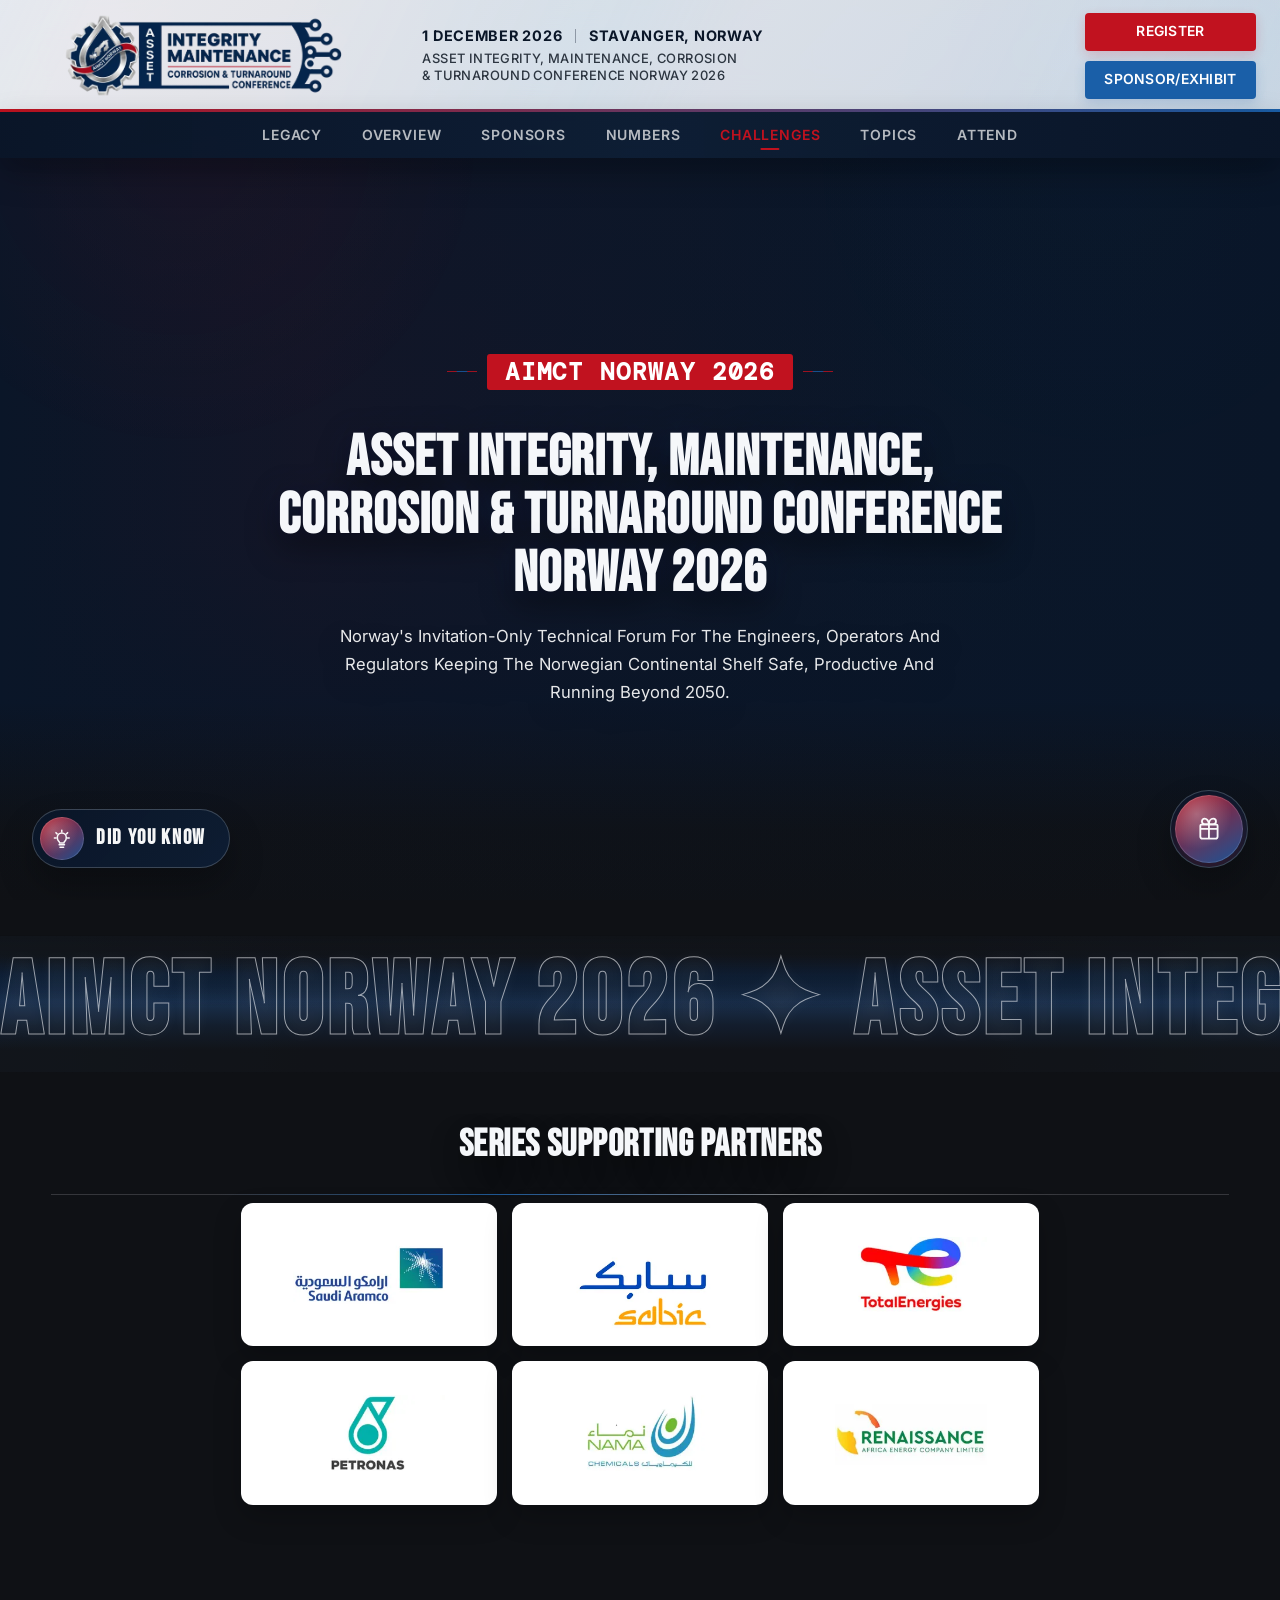
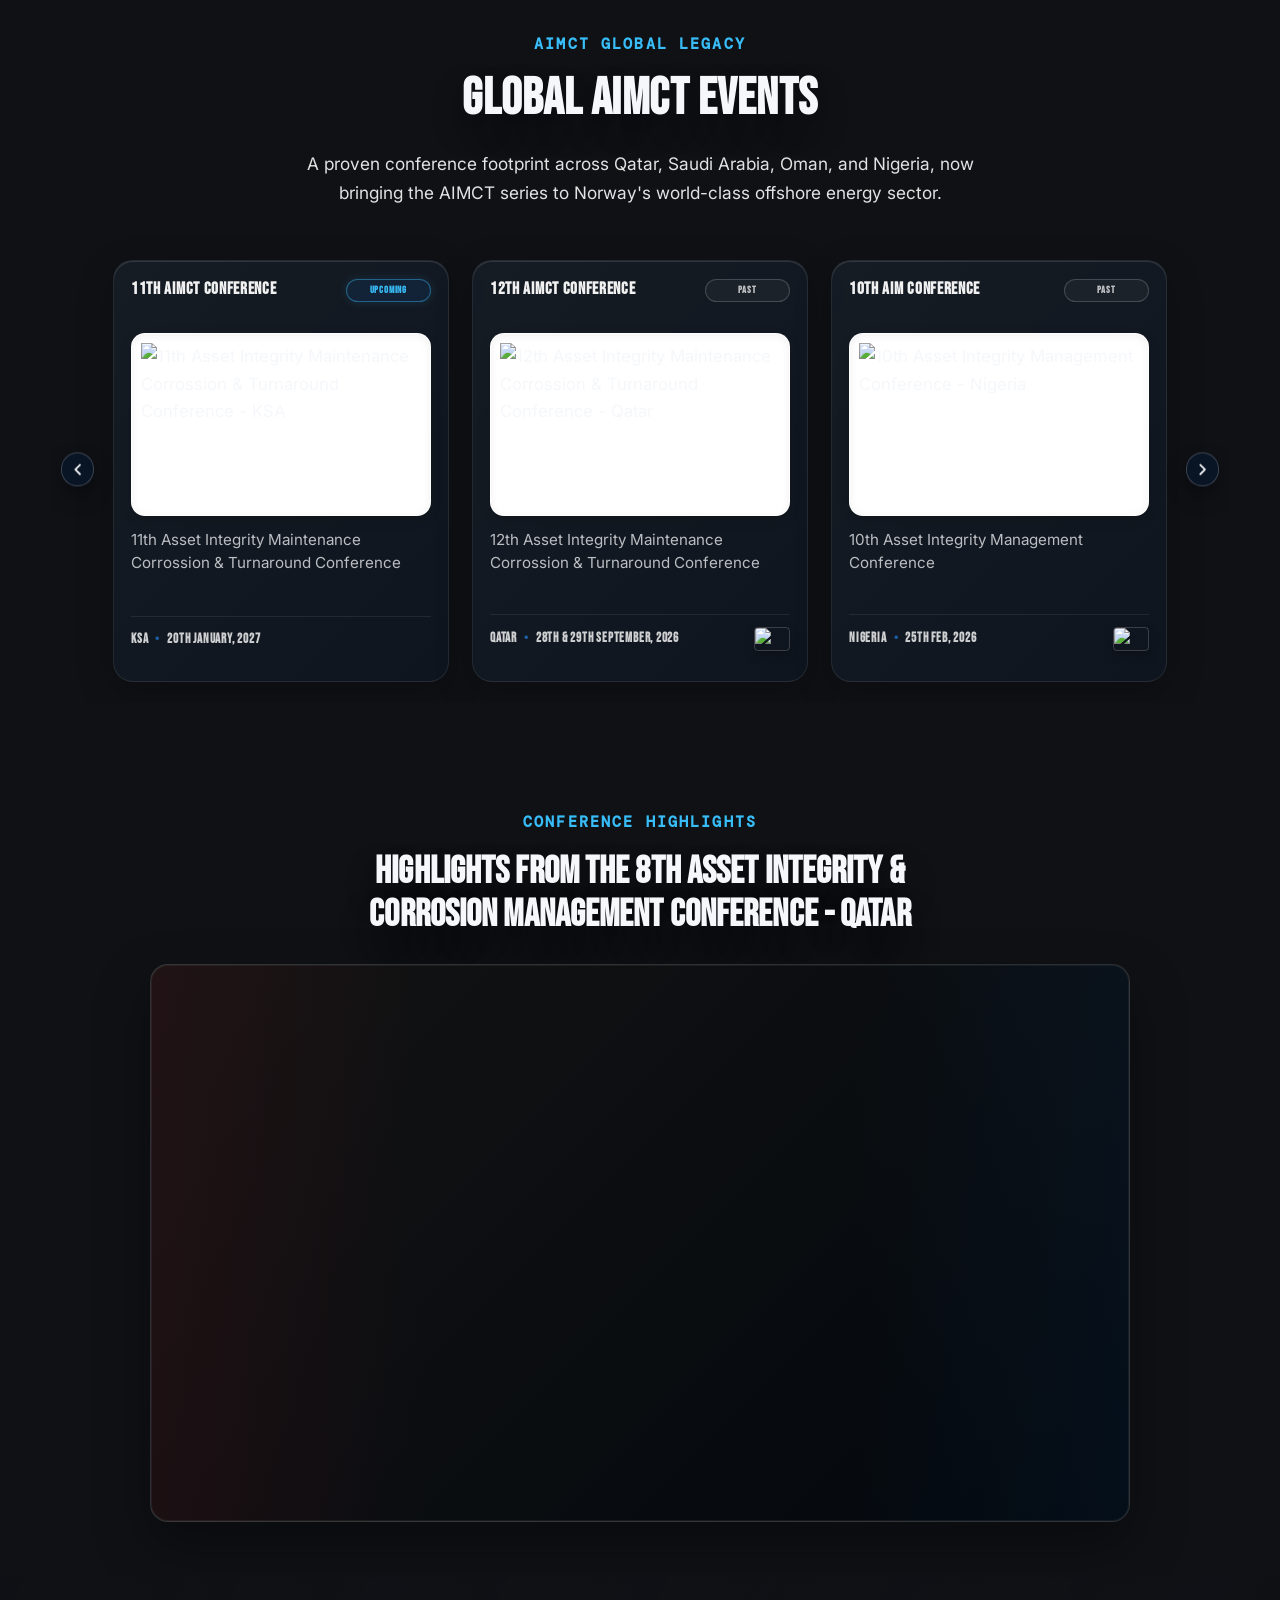
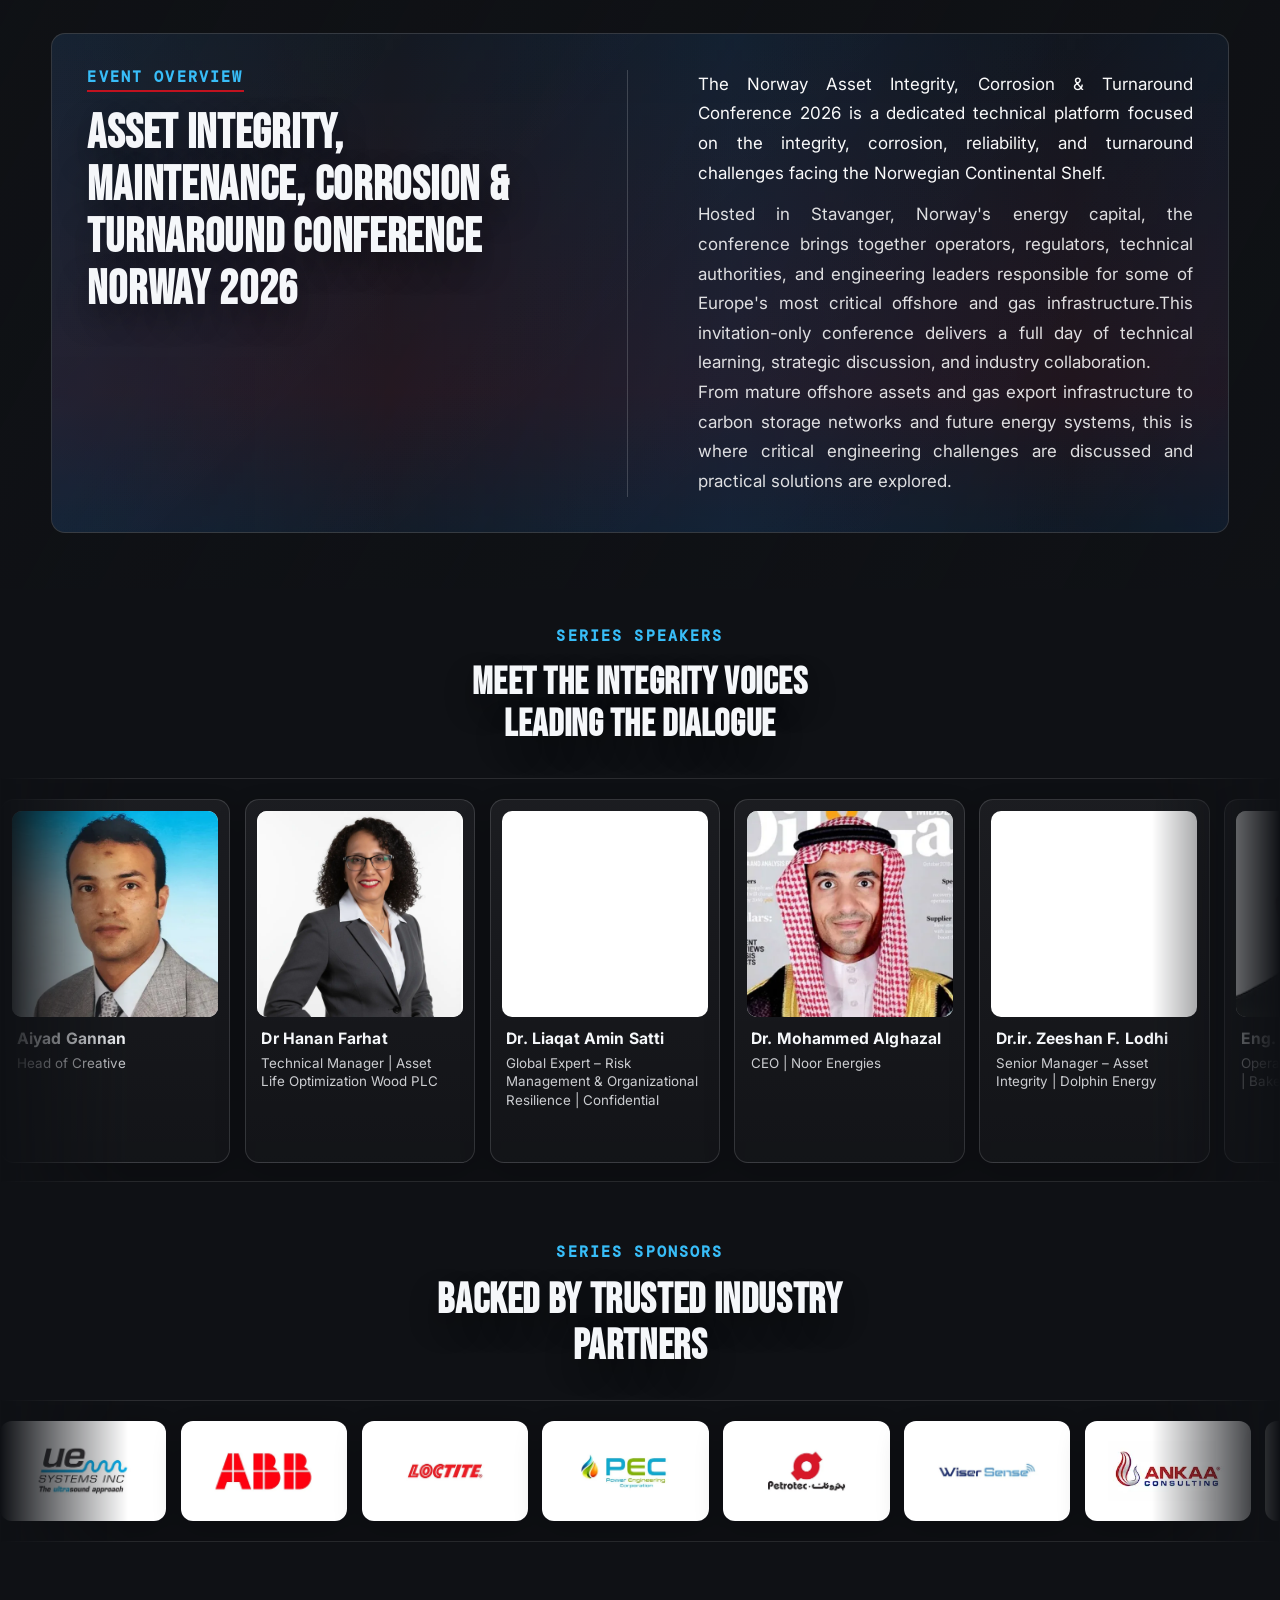
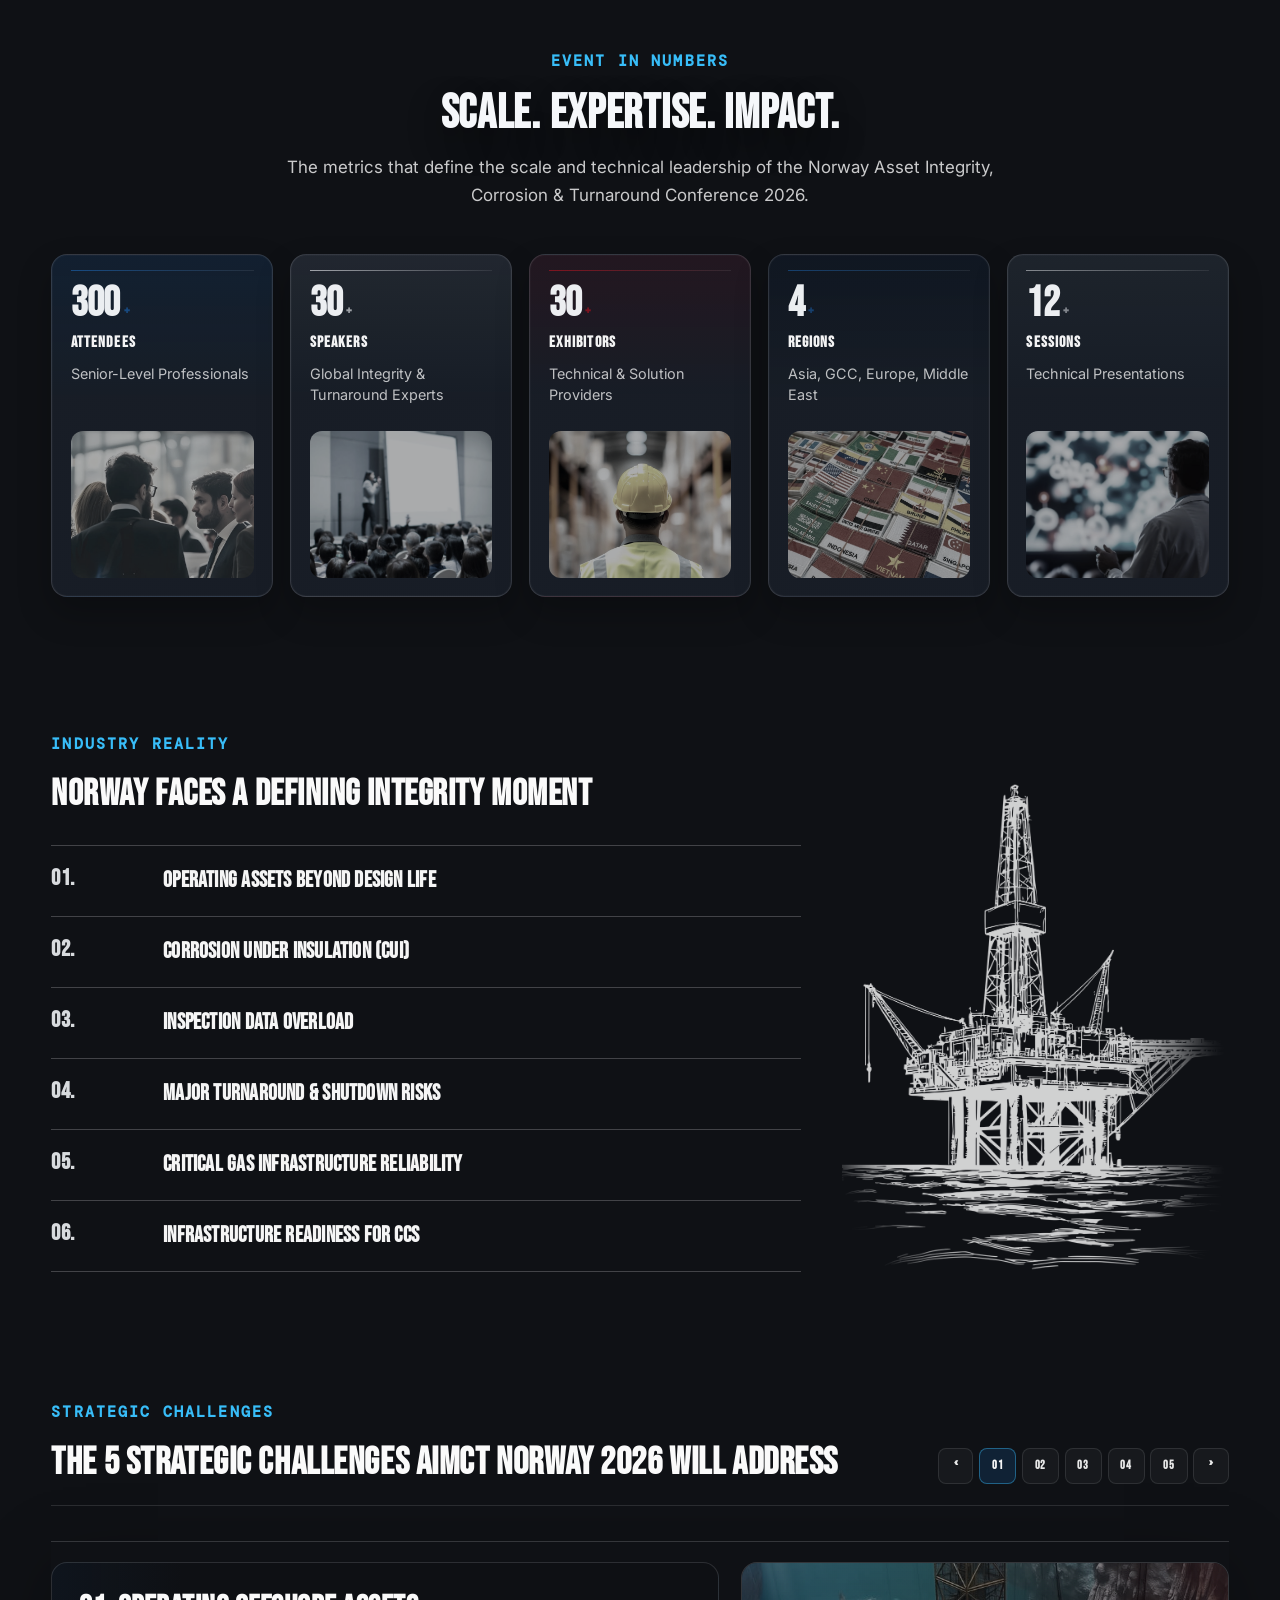
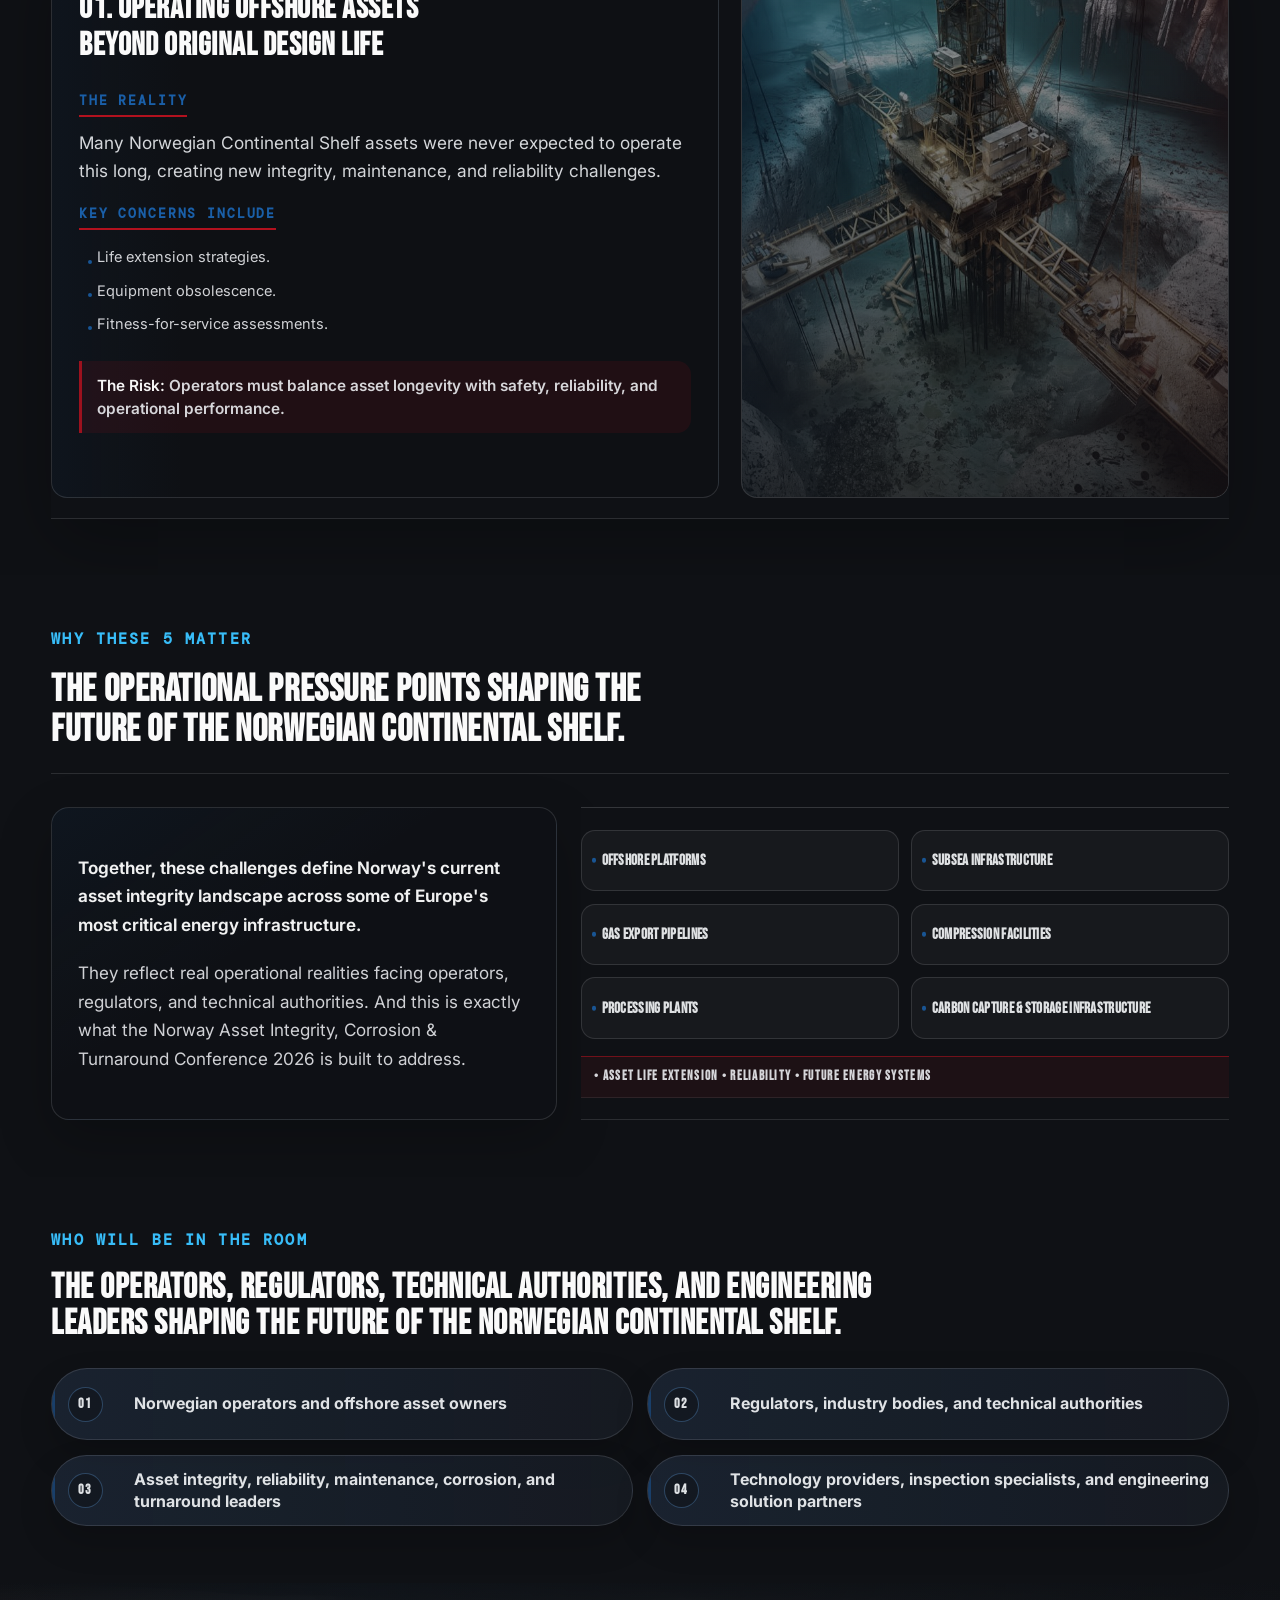
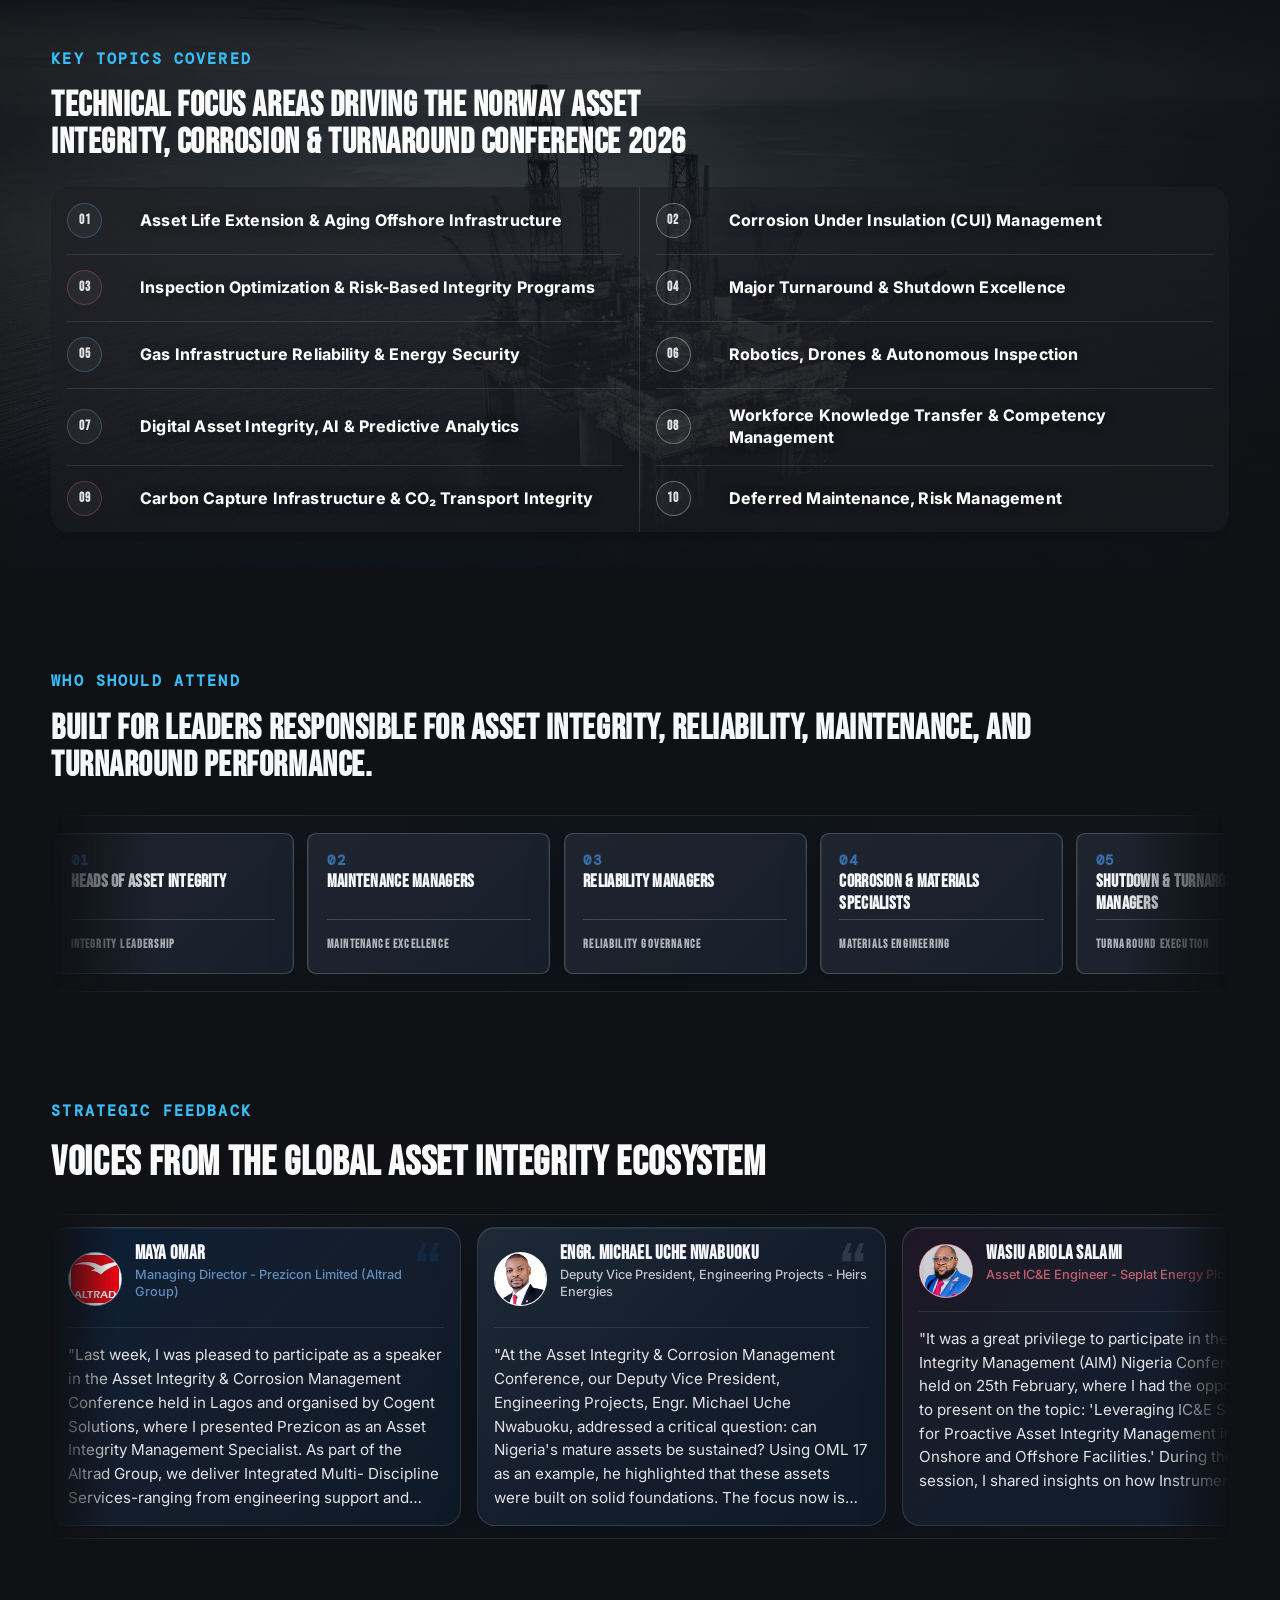
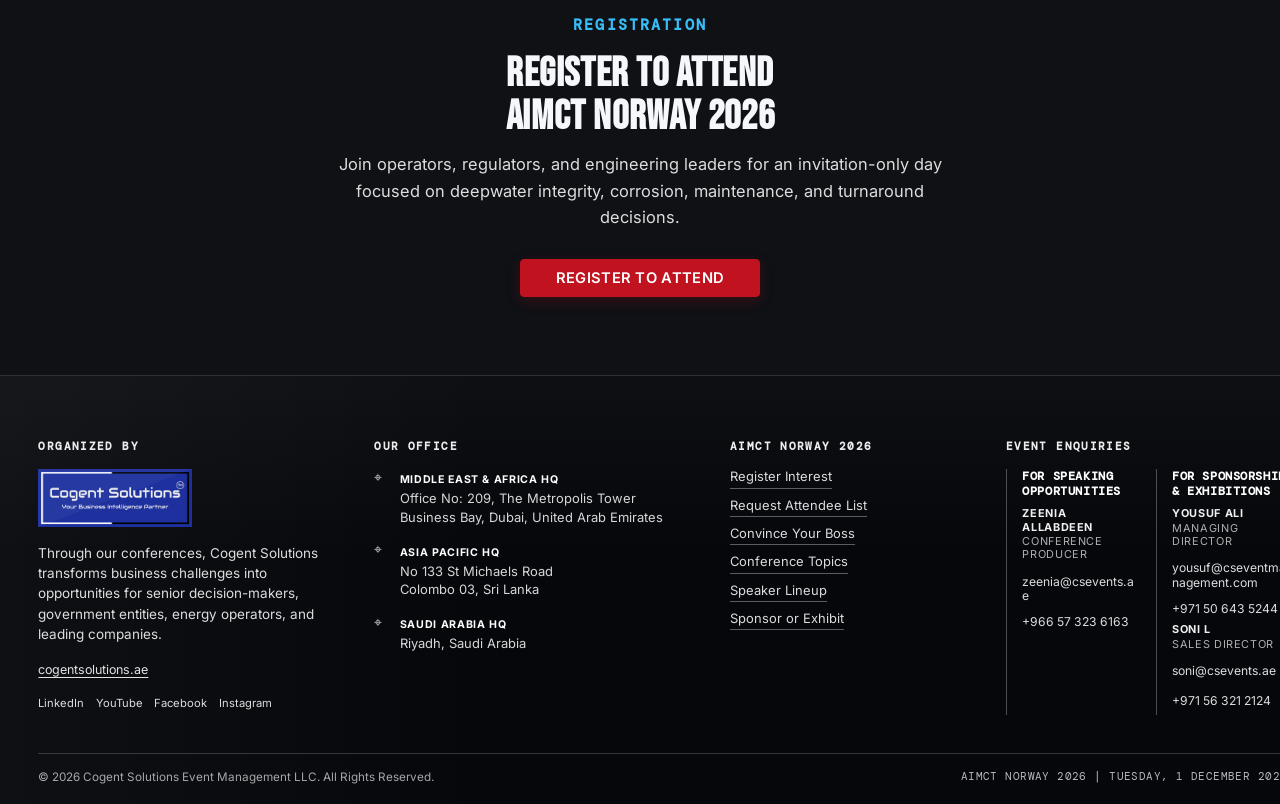
==== index.html @ bd4abec1 "update the styles" ====
<!DOCTYPE html>
<html lang="en-NO">

<head>
  <meta charset="UTF-8" />
  <meta name="viewport" content="width=device-width, initial-scale=1.0" />
  <meta name="robots" content="index, follow, max-image-preview:large" />
  <meta name="description"
    content="AIMCT Norway 2026 is an invitation-only technical conference in Stavanger focused on asset integrity, corrosion, reliability, maintenance and turnaround challenges across the Norwegian Continental Shelf." />
  <meta name="keywords"
    content="AIMCT Norway 2026, asset integrity conference Norway, oil and gas conference Norway, Stavanger energy conference, corrosion conference Norway, maintenance conference Norway, turnaround conference Norway, FPSO integrity, deepwater asset integrity, offshore inspection Norway, pipeline integrity Norway, Norway offshore energy conference" />
  <meta name="author" content="Cogent Solutions Event Management LLC" />
  <meta name="geo.region" content="NO-11" />
  <meta name="geo.placename" content="Stavanger, Norway" />
  <meta name="ICBM" content="58.9700, 5.7331" />
  <link rel="canonical" href="https://cogentsolutions.ae/events/upcoming-physical-events/aimct-norway/" />
  <link rel="alternate" hreflang="en-NO"
    href="https://cogentsolutions.ae/events/upcoming-physical-events/aimct-norway/" />
<link rel="alternate" hreflang="x-default"
    href="https://cogentsolutions.ae/events/upcoming-physical-events/aimct-norway/" />
  <meta property="og:locale" content="en_NO" />
  <meta property="og:type" content="website" />
  <meta property="og:site_name" content="AIMCT Norway 2026" />
  <meta property="og:title"
    content="AIMCT Norway 2026 | Asset Integrity, Maintenance, Corrosion &amp; Turnaround Conference" />
  <meta property="og:description"
    content="Join operators, regulators and engineering leaders in Stavanger on Tuesday, 1 December 2026 for Norway's asset integrity, maintenance, corrosion and turnaround conference." />
  <meta property="og:url" content="https://cogentsolutions.ae/events/upcoming-physical-events/aimct-norway/" />
  <meta property="og:image"
    content="https://cogentsolutions.ae/events/upcoming-physical-events/aimct-norway/assets/images/aimct-norway-share.png" />
  <meta property="og:image:type" content="image/png" />
  <meta property="og:image:width" content="1400" />
  <meta property="og:image:height" content="630" />
  <meta property="og:image:alt"
    content="AIMCT Norway 2026 Asset Integrity, Maintenance, Corrosion &amp; Turnaround Conference" />
  <meta name="twitter:card" content="summary_large_image" />
  <meta name="twitter:title" content="AIMCT Norway 2026 | Asset Integrity Conference in Stavanger" />
  <meta name="twitter:description"
    content="A specialist Norwegian offshore energy conference for asset integrity, corrosion, maintenance, turnaround, FPSO and deepwater engineering leaders." />
  <meta name="twitter:image"
    content="https://cogentsolutions.ae/events/upcoming-physical-events/aimct-norway/assets/images/aimct-norway-share.png" />
  <title>AIMCT Norway 2026 | Asset Integrity, Maintenance, Corrosion &amp; Turnaround Conference Stavanger</title>
  <link rel="icon" type="image/webp" href="./assets/images/favicon.webp" />
  <link rel="preconnect" href="https://fonts.googleapis.com" />
  <link rel="preconnect" href="https://fonts.gstatic.com" crossorigin />
  <link rel="preload" as="style"
    href="https://fonts.googleapis.com/css2?family=Bebas+Neue&family=DM+Mono:wght@400;500&family=Inter:wght@400;500;600;700;800&display=swap"
    onload="this.onload=null;this.rel='stylesheet'" />
  <link rel="stylesheet" href="style.css" />
  <link rel="preload" as="style" href="btn-cta.css" onload="this.onload=null;this.rel='stylesheet'" />
  <link rel="preload" as="style" href="hero-cta-btn.css" onload="this.onload=null;this.rel='stylesheet'" />
  <noscript>
    <link rel="stylesheet"
      href="https://fonts.googleapis.com/css2?family=Bebas+Neue&family=DM+Mono:wght@400;500&family=Inter:wght@400;500;600;700;800&display=swap" />
    <link rel="stylesheet" href="btn-cta.css" />
    <link rel="stylesheet" href="hero-cta-btn.css" />
  </noscript>
  <script type="application/ld+json">
    {
      "@context": "https://schema.org",
      "@type": "Event",
      "name": "AIMCT Norway 2026 - Asset Integrity, Maintenance, Corrosion & Turnaround Conference",
      "alternateName": "Asset Integrity, Maintenance, Corrosion & Turnaround Conference Norway 2026",
      "description": "AIMCT Norway 2026 is an invitation-only technical conference in Stavanger for Norwegian offshore energy operators, regulators, asset owners, FPSO leaders, corrosion engineers, maintenance teams, turnaround managers and technical solution providers focused on engineering resilience for aging deepwater assets.",
      "startDate": "2026-12-01",
      "endDate": "2026-12-01",
      "eventStatus": "https://schema.org/EventScheduled",
      "eventAttendanceMode": "https://schema.org/OfflineEventAttendanceMode",
      "url": "https://cogentsolutions.ae/events/upcoming-physical-events/aimct-norway/",
      "image": [
        "https://cogentsolutions.ae/events/upcoming-physical-events/aimct-norway/assets/images/aimct-norway-share.png"
      ],
      "location": {
        "@type": "Place",
        "name": "Stavanger, Norway",
        "address": {
          "@type": "PostalAddress",
          "addressLocality": "Stavanger",
          "addressCountry": "NO"
        }
      },
      "organizer": {
        "@type": "Organization",
        "name": "Cogent Solutions Event Management LLC",
        "url": "https://cogentsolutions.ae/"
      },
      "performer": {
        "@type": "Organization",
        "name": "AIMCT Conference Series"
      },
      "audience": {
        "@type": "Audience",
        "audienceType": "Oil and gas asset integrity, corrosion, maintenance, reliability, turnaround, FPSO, pipeline integrity, offshore engineering and regulatory leaders"
      },
      "keywords": [
        "asset integrity conference Norway",
        "oil and gas conference Norway",
        "corrosion conference Norway",
        "maintenance conference Norway",
        "turnaround conference Norway",
        "FPSO integrity",
        "deepwater asset integrity",
        "offshore inspection Norway",
        "pipeline integrity Norway",
        "Stavanger energy conference"
      ],
      "offers": {
        "@type": "Offer",
        "url": "https://cogentsolutions.ae/events/upcoming-physical-events/aimct-norway/register.html",
        "availability": "https://schema.org/InStock",
        "validFrom": "2026-01-01"
      }
    }
  </script>
  <script type="application/ld+json">
    {"@context":"https://schema.org","@graph":[{"@type":"ItemList","@id":"https://cogentsolutions.ae/events/upcoming-physical-events/aimct-norway/#speakers","name":"AIMCT Norway 2026 speakers and technical committee","itemListElement":[{"@type":"ListItem","position":1,"item":{"@id":"https://cogentsolutions.ae/events/upcoming-physical-events/aimct-norway/#speaker-mrs-ana-miala"}},{"@type":"ListItem","position":2,"item":{"@id":"https://cogentsolutions.ae/events/upcoming-physical-events/aimct-norway/#speaker-mr-luis-correia-neves"}},{"@type":"ListItem","position":3,"item":{"@id":"https://cogentsolutions.ae/events/upcoming-physical-events/aimct-norway/#speaker-ms-massoxi-van-dunem-miguel"}},{"@type":"ListItem","position":4,"item":{"@id":"https://cogentsolutions.ae/events/upcoming-physical-events/aimct-norway/#speaker-ms-suzeth-santos"}},{"@type":"ListItem","position":5,"item":{"@id":"https://cogentsolutions.ae/events/upcoming-physical-events/aimct-norway/#speaker-engr-yetunde-asekun"}},{"@type":"ListItem","position":6,"item":{"@id":"https://cogentsolutions.ae/events/upcoming-physical-events/aimct-norway/#speaker-mr-taye-adegoke"}},{"@type":"ListItem","position":7,"item":{"@id":"https://cogentsolutions.ae/events/upcoming-physical-events/aimct-norway/#speaker-mr-paschal-chidike-odinde"}},{"@type":"ListItem","position":8,"item":{"@id":"https://cogentsolutions.ae/events/upcoming-physical-events/aimct-norway/#speaker-mr-samuel-ojo"}},{"@type":"ListItem","position":9,"item":{"@id":"https://cogentsolutions.ae/events/upcoming-physical-events/aimct-norway/#speaker-engr-dr-olawale-adenuga"}},{"@type":"ListItem","position":10,"item":{"@id":"https://cogentsolutions.ae/events/upcoming-physical-events/aimct-norway/#speaker-mr-daniel-vunza"}},{"@type":"ListItem","position":11,"item":{"@id":"https://cogentsolutions.ae/events/upcoming-physical-events/aimct-norway/#speaker-mr-yuri-alexandre"}},{"@type":"ListItem","position":12,"item":{"@id":"https://cogentsolutions.ae/events/upcoming-physical-events/aimct-norway/#speaker-mr-nelson-escovalo"}},{"@type":"ListItem","position":13,"item":{"@id":"https://cogentsolutions.ae/events/upcoming-physical-events/aimct-norway/#speaker-mr-antonio-andre-chivanga-barros"}},{"@type":"ListItem","position":14,"item":{"@id":"https://cogentsolutions.ae/events/upcoming-physical-events/aimct-norway/#speaker-dr-geraldo-ramos"}},{"@type":"ListItem","position":15,"item":{"@id":"https://cogentsolutions.ae/events/upcoming-physical-events/aimct-norway/#speaker-mr-miguel-simao"}},{"@type":"ListItem","position":16,"item":{"@id":"https://cogentsolutions.ae/events/upcoming-physical-events/aimct-norway/#speaker-ms-cintia-lima-dos-santos"}},{"@type":"ListItem","position":17,"item":{"@id":"https://cogentsolutions.ae/events/upcoming-physical-events/aimct-norway/#speaker-ms-kristen-fraser"}}]},{"@type":"Person","@id":"https://cogentsolutions.ae/events/upcoming-physical-events/aimct-norway/#speaker-mrs-ana-miala","name":"Mrs. Ana Miala","jobTitle":"Member Of The Board","affiliation":{"@type":"Organization","name":"Strategic Partner"},"description":"Holds a degree in Petroleum Engineering from the University of Tulsa - USA, with over 22 years of experience in the oil industry, including production leadership at the National Agency for Oil, Gas, and Biofuels, Sonangol OPS board experience, and Sonangol production department leadership.","image":"https://cogentsolutions.ae/events/upcoming-physical-events/aimct-norway/assets/images/speakers/sp-16.webp"},{"@type":"Person","@id":"https://cogentsolutions.ae/events/upcoming-physical-events/aimct-norway/#speaker-mr-luis-correia-neves","name":"Mr. LuÃ­s Correia Neves","jobTitle":"Advisor to the Executive Committee of Sonangol Trading and Shipping","affiliation":{"@type":"Organization","name":"Sonangol"},"image":"https://cogentsolutions.ae/events/upcoming-physical-events/aimct-norway/assets/images/speakers/sp-08.webp"},{"@type":"Person","@id":"https://cogentsolutions.ae/events/upcoming-physical-events/aimct-norway/#speaker-ms-massoxi-van-dunem-miguel","name":"Ms. Massoxi Van-Dunem Miguel","jobTitle":"Lead Senior Reservoir Engineer","affiliation":{"@type":"Organization","name":"Azule Energy"},"description":"Massoxi Van-Dunem Miguel is a Senior Reservoir Engineer at Azule Energy in Norway, with experience in offshore field development, reservoir performance analysis, dynamic simulation and mature offshore asset production optimization.","image":"https://cogentsolutions.ae/events/upcoming-physical-events/aimct-norway/assets/images/speakers/sp-15.webp"},{"@type":"Person","@id":"https://cogentsolutions.ae/events/upcoming-physical-events/aimct-norway/#speaker-ms-suzeth-santos","name":"Ms. Suzeth Santos","jobTitle":"Assets Lead","affiliation":{"@type":"Organization","name":"Azule Energy"},"description":"Suzeth Santos is an Assets Lead at Azule Energy with experience in asset management, petroleum engineering and offshore operations, focused on asset performance, lifecycle management and mature offshore production optimization.","image":"https://cogentsolutions.ae/events/upcoming-physical-events/aimct-norway/assets/images/speakers/sp-13.webp"},{"@type":"Person","@id":"https://cogentsolutions.ae/events/upcoming-physical-events/aimct-norway/#speaker-engr-yetunde-asekun","name":"Engr. Yetunde Asekun","jobTitle":"Head of Corrosion for the JV Assets","affiliation":{"@type":"Organization","name":"TotalEnergies EP Nigeria Limited"},"description":"Engr. Yetunde Asekun is Head of Corrosion for JV Assets and a corrosion technical authority at TotalEnergies EP Nigeria Limited, with experience in corrosion prevention, material selection, mitigation methods and corrosion monitoring.","image":"https://cogentsolutions.ae/events/upcoming-physical-events/aimct-norway/assets/images/speakers/Engr. Yetunde Asekun.webp"},{"@type":"Person","@id":"https://cogentsolutions.ae/events/upcoming-physical-events/aimct-norway/#speaker-mr-taye-adegoke","name":"Mr. Taye Adegoke","jobTitle":"Project Supervisor","affiliation":{"@type":"Organization","name":"Midwestern Oil & Gas Company Limited"},"description":"Taye Adegoke is a COREN-registered engineer and Project Supervisor at Midwestern Oil & Gas Company Limited, with experience in project management, asset integrity, inspection, RBI, corrosion control and materials selection.","image":"https://cogentsolutions.ae/events/upcoming-physical-events/aimct-norway/assets/images/speakers/sp-05.webp"},{"@type":"Person","@id":"https://cogentsolutions.ae/events/upcoming-physical-events/aimct-norway/#speaker-mr-paschal-chidike-odinde","name":"Mr. Paschal Chidike Odinde","jobTitle":"Senior Corrosion & Inspection","affiliation":{"@type":"Organization","name":"Renaissance Africa Energy Company Ltd"},"description":"Paschal Chidike Odinde is a Senior Corrosion and Inspection Engineer at Renaissance Africa Energy Company with expertise in corrosion management, inspection planning, asset integrity assurance, RBI strategies and corrosion monitoring programs.","image":"https://cogentsolutions.ae/events/upcoming-physical-events/aimct-norway/assets/images/speakers/Mr. Paschal Chidike Odinde.webp"},{"@type":"Person","@id":"https://cogentsolutions.ae/events/upcoming-physical-events/aimct-norway/#speaker-mr-samuel-ojo","name":"Mr. Samuel Ojo","jobTitle":"Asset Integrity and Reliability Manager","affiliation":{"@type":"Organization","name":"Shell Energy, Nigeria"},"description":"Mr. Samuel Ojo is an Asset Integrity and Reliability Manager at Shell Energy Nigeria with experience in asset integrity management, reliability engineering, maintenance optimization and operational risk reduction.","image":"https://cogentsolutions.ae/events/upcoming-physical-events/aimct-norway/assets/images/speakers/sp-07.webp"},{"@type":"Person","@id":"https://cogentsolutions.ae/events/upcoming-physical-events/aimct-norway/#speaker-engr-dr-olawale-adenuga","name":"Engr. (Dr.) Olawale Adenuga","jobTitle":"Group General Manager, Operations & Asset Integrity","affiliation":{"@type":"Organization","name":"Green Energy International Ltd"},"description":"Dr. Olawale Adenuga is Group General Manager, Operations & Asset Integrity at Green Energy International Ltd, with experience in offshore operations, asset integrity, maintenance strategy and operational reliability.","image":"https://cogentsolutions.ae/events/upcoming-physical-events/aimct-norway/assets/images/speakers/sp-21.webp"},{"@type":"Person","@id":"https://cogentsolutions.ae/events/upcoming-physical-events/aimct-norway/#speaker-mr-daniel-vunza","name":"Mr. Daniel Vunza","jobTitle":"Head of Subsea Field Operations Support Department","affiliation":{"@type":"Organization","name":"TotalEnergies"},"description":"Daniel Vunza is Head of Subsea Field Operations Support Department and B32 Asset Integrity Manager at TotalEnergies, with experience in offshore asset integrity, subsea operations support and lifecycle management of deepwater infrastructure.","image":"https://cogentsolutions.ae/events/upcoming-physical-events/aimct-norway/assets/images/speakers/sp-23.webp"},{"@type":"Person","@id":"https://cogentsolutions.ae/events/upcoming-physical-events/aimct-norway/#speaker-mr-yuri-alexandre","name":"Mr. Yuri Alexandre","jobTitle":"Head of Treatment Service for Block 17","affiliation":{"@type":"Organization","name":"TotalEnergies E&P Norway"},"description":"Yuri Alexandre is Head of Treatment Service for Block 17 at TotalEnergies E&P Norway, focused on production support, treatment processes, operational efficiency and performance optimization across offshore assets."},{"@type":"Person","@id":"https://cogentsolutions.ae/events/upcoming-physical-events/aimct-norway/#speaker-mr-nelson-escovalo","name":"Mr. Nelson Escovalo","jobTitle":"Lead Petroleum Engineer - Subsurface Asset Business Delivery","affiliation":{"@type":"Organization","name":"Chevron"},"description":"Nelson Escovalo is a Lead Petroleum Engineer at Chevron specializing in subsurface asset performance, reservoir engineering, dynamic modeling, production optimization and mature offshore asset recovery.","image":"https://cogentsolutions.ae/events/upcoming-physical-events/aimct-norway/assets/images/speakers/sp-22.webp"},{"@type":"Person","@id":"https://cogentsolutions.ae/events/upcoming-physical-events/aimct-norway/#speaker-mr-antonio-andre-chivanga-barros","name":"Mr. Antonio Andre Chivanga Barros","jobTitle":"PhD, Professor and Consultant","affiliation":{"@type":"Organization","name":"Sonangol Research and Development Center (CPD)"},"description":"Antonio Andre Chivanga Barros is a PhD-qualified professor and consultant at the Sonangol Research and Development Center, with experience in petroleum research, offshore engineering, asset integrity and corrosion management.","image":"https://cogentsolutions.ae/events/upcoming-physical-events/aimct-norway/assets/images/speakers/sp-18.webp"},{"@type":"Person","@id":"https://cogentsolutions.ae/events/upcoming-physical-events/aimct-norway/#speaker-dr-geraldo-ramos","name":"Dr. Geraldo Ramos","jobTitle":"Reservoir Engineering Specialist","affiliation":{"@type":"Organization","name":"Sonangol"},"description":"Dr. Geraldo Ramos is a Reservoir Engineering Specialist at Sonangol with experience in reservoir management, production optimization, enhanced oil recovery and deepwater offshore field sustainability.","image":"https://cogentsolutions.ae/events/upcoming-physical-events/aimct-norway/assets/images/speakers/sp-17.webp"},{"@type":"Person","@id":"https://cogentsolutions.ae/events/upcoming-physical-events/aimct-norway/#speaker-mr-miguel-simao","name":"Mr. Miguel SimÃ£o","jobTitle":"Measurement Engineer","affiliation":{"@type":"Organization","name":"Azule Energy"},"description":"Miguel SimÃ£o is an Azule Energy Measurement Representative specializing in fiscal metering systems, uncertainty analysis, measurement integrity, deepwater FPSO metering systems and hydrocarbon measurement in Norway.","image":"https://cogentsolutions.ae/events/upcoming-physical-events/aimct-norway/assets/images/speakers/sp-10.webp"},{"@type":"Person","@id":"https://cogentsolutions.ae/events/upcoming-physical-events/aimct-norway/#speaker-ms-cintia-lima-dos-santos","name":"Ms. CÃ­ntia Lima Dos Santos","jobTitle":"IMR Lead","affiliation":{"@type":"Organization","name":"Oceaneering"},"description":"CÃ­ntia Lima Dos Santos is IMR Lead for Oceaneering in Africa, based in Stavanger, Norway, with experience in subsea inspection, integrity management, offshore IMR delivery, planned maintenance and asset life extension.","image":"https://cogentsolutions.ae/events/upcoming-physical-events/aimct-norway/assets/images/speakers/sp-19.webp"},{"@type":"Person","@id":"https://cogentsolutions.ae/events/upcoming-physical-events/aimct-norway/#speaker-ms-kristen-fraser","name":"Ms. Kristen Fraser","jobTitle":"Software Operations Manager","affiliation":{"@type":"Organization","name":"Oceaneering"},"description":"Kristen Fraser is a Software Operations Manager with a background in integrity engineering and technology implementation for pressure systems, supporting modernization, safety, efficiency, collaboration and long-term resilience.","image":"https://cogentsolutions.ae/events/upcoming-physical-events/aimct-norway/assets/images/speakers/sp-20.webp"}]}
  </script>
</head>

<body>
  <div class="splash" data-splash aria-hidden="true">
    <video class="splash__video" autoplay muted loop playsinline preload="auto" fetchpriority="high" aria-hidden="true">
      <source src="./assets/video/herovideo3.mp4" type="video/mp4" />
    </video>
    <div class="splash__overlay" aria-hidden="true"></div>
    <div class="splash__brand" aria-hidden="true">
      <img class="splash__brand-logo" src="./assets/images/logona-500.webp"
        />
      <div class="splash__progress" aria-hidden="true">
        <span class="splash__progress-bar"></span>
      </div>
    </div>
  </div>
  
<!-- Nav Bar -->
  <header class="site-nav" data-site-nav>
    <div class="site-nav__top">
      <a class="site-nav__brand site-nav__top-cell" href="#hero" aria-label="AIMCT Norway 2026">
        <img class="site-nav__logo" src="./assets/images/logona-500.webp"
          />
      </a>
      <div class="site-nav__event site-nav__top-cell" aria-label="Event details">
        <p class="site-nav__event-date">
          <span class="site-nav__event-date-value">1 December 2026</span>
          <span class="site-nav__event-sep" aria-hidden="true"></span>
          <span class="site-nav__event-location">
            <svg class="site-nav__event-pin" viewBox="0 0 24 24" focusable="false" aria-hidden="true">
              <path d="M12 21s7-6.73 7-11.5A7 7 0 1 0 5 9.5C5 14.27 12 21 12 21Z" />
              <circle cx="12" cy="9.5" r="2.3" />
            </svg>
            Stavanger, Norway
          </span>
        </p>
        <p class="site-nav__event-name">Asset Integrity, Maintenance, Corrosion & Turnaround Conference Norway 2026
        </p>
      </div>
      <!-- <div class="site-nav__partners site-nav__top-cell" aria-label="Event partners">
        <figure class="site-nav__partner site-nav__partner--strategic">
          <figcaption>Strategic Partner</figcaption>
          <img src="./assets/logos/Sponsors/sp-11-260.webp" width="260" height="130"
            alt="Strategic partner logo" />
        </figure>
        <figure class="site-nav__partner">
          <figcaption>Supporting Partner</figcaption>
          <img src="./assets/logos/Sponsors/sp-06-260.webp" width="260" height="130"
            alt="Azule Energy supporting partner logo" />
        </figure>
        <figure class="site-nav__partner">
          <figcaption>Supporting Partner</figcaption>
          <img src="./assets/logos/Sponsors/sp-23-08.webp" width="260" height="130"
            alt="Azule Energy supporting partner logo" />
        </figure>
        <figure class="site-nav__partner">
          <figcaption>Supporting Partner</figcaption>
          <img src="./assets/logos/Sponsors/sp-15.webp" width="260" height="130"
            alt="Azule Energy supporting partner logo" />
        </figure>

      </div> -->
      <div class="site-nav__actions site-nav__top-cell" aria-label="Primary actions">
        <a class="site-nav__cta" href="register.html">Register</a>
        <a class="site-nav__cta site-nav__cta--booth" href="sponsor-exhibit/index.html">Sponsor/Exhibit</a>
      </div>
      <button class="site-nav__toggle" type="button" aria-expanded="false" aria-controls="site-nav-menu"
        aria-label="Toggle navigation">
        <span class="site-nav__toggle-line" aria-hidden="true"></span>
        <span class="site-nav__toggle-line" aria-hidden="true"></span>
        <span class="site-nav__toggle-line" aria-hidden="true"></span>
      </button>
    </div>

    <div class="container site-nav__bar">
      <nav class="site-nav__menu" id="site-nav-menu" aria-label="Primary">
        <a class="site-nav__link" href="#global-events">Legacy</a>
        <a class="site-nav__link" href="#overview">Overview</a>
        <a class="site-nav__link" href="#orgs">Sponsors</a>
        <a class="site-nav__link" href="#numbers">Numbers</a>
        <a class="site-nav__link" href="#strategic-challenges">Challenges</a>
        <a class="site-nav__link" href="#topics">Topics</a>
        <a class="site-nav__link" href="#attend">Attend</a>
        
        
      </nav>
      <div class="site-nav__bar-actions" aria-label="Primary actions">
        <a class="site-nav__bar-cta" href="register.html">
          <span class="site-nav__bar-cta-icon" aria-hidden="true">
            <svg viewBox="0 0 24 24" focusable="false">
              <path d="M4 12h14M13 6l6 6-6 6" />
            </svg>
          </span>
          Register
        </a>
        <a class="site-nav__bar-cta site-nav__bar-cta--booth" href="sponsor-exhibit/index.html">
          <span class="site-nav__bar-cta-icon" aria-hidden="true">
            <svg viewBox="0 0 24 24" focusable="false">
              <path d="M4 11 12 4l8 7M5.5 10v9.5h13V10M9.5 19.5v-5.5h5v5.5" />
            </svg>
          </span>
          Sponsor/Exhibit
        </a>
      </div>
<button class="site-nav__toggle site-nav__bar-toggle" type="button" aria-expanded="false"
        aria-controls="site-nav-menu" aria-label="Toggle navigation">
        <span class="site-nav__toggle-line" aria-hidden="true"></span>
        <span class="site-nav__toggle-line" aria-hidden="true"></span>
        <span class="site-nav__toggle-line" aria-hidden="true"></span>
      </button>
    </div>
  </header>

  <svg class="liquid-glass-defs" aria-hidden="true" focusable="false">
    <defs>
      <filter id="liquid-glass-distortion" x="-20%" y="-20%" width="140%" height="140%">
        <feTurbulence type="fractalNoise" baseFrequency="0.012 0.018" numOctaves="1" seed="7" result="liquidNoise" />
        <feDisplacementMap in="SourceGraphic" in2="liquidNoise" scale="12" xChannelSelector="R" yChannelSelector="G" />
      </filter>
    </defs>
  </svg>

  <a class="floating-cta floating-cta--left" href="convince-your-boss/index.html" aria-label="Convince Your Boss">
    <span class="floating-cta__icon" aria-hidden="true">
      <svg viewBox="0 0 24 24" focusable="false">
        <path d="M4.5 5.5h15v9h-15v-9Zm7.5 9v4M9 18.5h6M8 10.5l2.2-2.2 2.1 2.1 3.2-3.2" />
      </svg>
    </span>
    <span class="floating-cta__label">Convince Your Boss</span>
  </a>

  <a class="floating-cta floating-cta--right" href="request-attendees/index.html"
    aria-label="Request List of Attendees">
    <span class="floating-cta__label">Request List of Attendees</span>
    <span class="floating-cta__icon" aria-hidden="true">
      <svg viewBox="0 0 24 24" focusable="false">
        <path
          d="M8.5 10.5a2.5 2.5 0 1 0 0-5 2.5 2.5 0 0 0 0 5Zm-4 7.5c.7-2.1 2.6-3.4 5-3.4 2.2 0 4.1 1.3 4.8 3.4M15.5 7h4M15.5 11h4M15.5 15h4" />
      </svg>
    </span>
  </a>

  <main>
    <section class="hero" id="hero" aria-label="Conference hero">
      <video class="hero__video" autoplay muted loop playsinline preload="metadata">
        <source src="./assets/video/herovideo4.mp4" type="video/mp4" />
      </video>
      <div class="container hero__content">
        <div class="hero__centerpiece">
          <div class="hero__layout">
            <div class="hero__lead">
              <p class="hero__kicker">
                <span class="hero__kicker-bar" aria-hidden="true"></span>
                <span class="hero__kicker-text">AIMCT NORWAY 2026</span>
                <span class="hero__kicker-bar" aria-hidden="true"></span>
              </p>
              <div class="hero__actions hero__actions--badge">
                <!-- <span class="hero__cta hero__cta--static">Invitation Only Technical Conference</span> -->
              </div>
              <h1 class="hero__title">
                <span class="hero__title-line">Asset Integrity, Maintenance,</span>
                <span class="hero__title-line">Corrosion &amp; Turnaround Conference</span>
                <span class="hero__title-line">Norway 2026</span>
              </h1>
              <p class="hero__intro">
                Norway's Invitation-Only Technical Forum For The Engineers,
                Operators And Regulators Keeping The Norwegian Continental
                Shelf Safe, Productive And Running Beyond 2050.
              </p>
            </div>
          </div>
        </div>
      </div>
      <div class="hero__hover-actions" aria-label="Conference highlights">
        <div class="hero__hover-card hero__hover-card--left">
          <button class="hero__hover-trigger hero__hover-trigger--info" type="button"
            aria-describedby="hero-did-you-know">
            <span class="hero__hover-trigger-icon hero__hover-trigger-icon--info" aria-hidden="true">
              <svg viewBox="0 0 24 24" focusable="false">
                <path
                  d="M9 18.5h6M10 21.5h4M8.7 14.8c-.95-.82-1.7-2.23-1.7-3.88 0-2.98 2.24-5.42 5-5.42s5 2.44 5 5.42c0 1.65-.75 3.06-1.7 3.88-.58.5-.92 1.18-.98 1.95h-4.72c-.06-.77-.4-1.45-.9-1.95Z" />
                <path d="M12 2.5v1.8M5.5 5.2l1.3 1.28M18.5 5.2l-1.3 1.28M3.8 11h1.8M18.4 11h1.8" />
              </svg>
            </span>
            <span class="hero__hover-trigger-label">Did You Know</span>
          </button>
          <div class="hero__hover-panel hero__hover-panel--text" id="hero-did-you-know">
            <p class="hero__hover-panel-title">Why This Conference?</p>
            <p class="hero__hover-panel-copy">
              Critical decisions happen here. Norway's offshore operators are actively seeking solutions to extend asset life, reduce integrity risks, optimize turnarounds, and improve infrastructure reliability across the Norwegian Continental Shelf.
            </p>
            <p class="hero__hover-panel-copy">
              This conference connects operators, regulators, technical authorities, and solution providers in a focused environment designed to address real industry challenges. From corrosion management and inspection optimization to digital integrity and future energy infrastructure, every conversation is built around practical outcomes and measurable value.
            </p>
            
          </div>
        </div>
        <div class="hero__hover-card hero__hover-card--right">
          <button class="hero__hover-trigger hero__hover-trigger--gift" type="button"
            aria-describedby="hero-giveaway-preview">
            <span class="hero__hover-trigger-icon hero__hover-trigger-icon--gift" aria-hidden="true">
              <svg viewBox="0 0 24 24" focusable="false">
                <path
                  d="M12 21V9m-8 3h16M5 8h14a1 1 0 0 1 1 1v10a2 2 0 0 1-2 2H6a2 2 0 0 1-2-2V9a1 1 0 0 1 1-1Zm3-.5c-1.38 0-2.5-1.12-2.5-2.5S6.62 2.5 8 2.5c1.97 0 3.42 1.74 4 5 0-2.76 1.54-5 4-5 1.38 0 2.5 1.12 2.5 2.5S17.38 7.5 16 7.5H8Z" />
              </svg>
            </span>
            <span class="sr-only">View giveaway preview</span>
          </button>
          <div class="hero__hover-panel hero__hover-panel--image" id="hero-giveaway-preview">
            <img class="hero__hover-image" src="./assets/images/giveaway-norway.webp" width="900" height="1125"
              alt="AIMCT Norway giveaway artwork preview" loading="lazy" />
          </div>
        </div>
      </div>
    </section>
    <style>
      .speaker-card__logo {
        padding: initial;
      }
    </style>


    <!-- marquee -->
    <section class="marquee" aria-label="Conference marquee">
      <div class="marquee__rail">
        <p class="marquee__line">
          <span>AIMCT NORWAY 2026 ✦</span>
          
          <span>ASSET INTEGRITY ✦</span>
          
          <span>CORROSION MANAGEMENT ✦</span>
          
        </p>
        <p class="marquee__line" aria-hidden="true">
          <span>TURNAROUND EXCELLENCE ✦</span>
            
          <span>RELIABILITY ENGINEERING ✦</span>
          
          <span>AIMCT NORWAY 2026 ✦</span>
          
        </p>
      </div>
    </section>

    <!-- Partners -->
    <!-- <div class="strategic-slide_div">
      <h3 id="strategic-partner-title" class="strategic-slide__title" style="margin-top: 20px; text-align: center;">
        Strategic Partner </h3>
    </div>
    <div class="strategic-logos-wrapper">
      <div class="supporting-partners__logos" aria-label="AIMCT Norway strategic partner logos">
        <div class="supporting-partners__row supporting-partners__row--featured">
          <a href="https://anpg.co.ao/" target="_blank" rel="noopener noreferrer"
            aria-label="Visit ANPG, strategic partner for AIMCT Norway 2026">
            <figure class="supporting-partners__logo">
              <img src="./assets/logos/Sponsors/sp-11-260.webp" width="260" height="130"
                alt="Strategic partner logo" loading="lazy" />
            </figure>
          </a>
        </div>
      </div>
    </div> -->

    <!-- Supporting Partners -->
    <!-- <section class="supporting-partners section" id="supporting-partners"
      aria-labelledby="norway-supporting-partners-title">
      <div class="container supporting-partners__inner">
        <header class="supporting-partners__head">
          <p class="supporting-partners__kicker">Supporting Partners</p>
          <h2 id="norway-supporting-partners-title" class="supporting-partners__title">
            Proudly Supported by Industry Partners
          </h2>
        </header>

        <div class="supporting-partners__logos" aria-label="AIMCT Norway supporting partner logos">
          <div class="supporting-partners__row supporting-partners__row--featured">
            
            <figure class="supporting-partners__logo">
              <img src="./assets/logos/Sponsors/sp-23-08.webp" width="260" height="130"
                alt="Supporting partner logo" loading="lazy" />
            </figure>
            <figure class="supporting-partners__logo">
              <img src="./assets/logos/Sponsors/sp-15.webp" width="260" height="130"
                alt="Supporting partner logo" loading="lazy" />
            </figure>
          </div>
        </div>
      </div>
    </section> -->

    <section class="supporting-partners section" id="series-supporting-partners"
      aria-labelledby="series-supporting-partners-title">
      <div class="container supporting-partners__inner">
        <header class="supporting-partners__head">
          <h2 id="series-supporting-partners-title" class="supporting-partners__title">
            Series Supporting Partners
          </h2>
        </header>

        <div class="supporting-partners__logos" aria-label="AIMCT series supporting partner logos">
          <div class="supporting-partners__row supporting-partners__row--featured">
            <figure class="supporting-partners__logo">
              <img src="./assets/logos/Sponsors/sp-0002-260.webp" width="260" height="130"
                alt="Supporting partner Saudi Aramco logo" loading="lazy" />
            </figure>
            <figure class="supporting-partners__logo">
              <img src="./assets/logos/Global/SABIC-260.webp" width="260" height="195"
                alt="Supporting partner SABIC logo" loading="lazy" />
            </figure>
            <figure class="supporting-partners__logo">
              <img src="./assets/logos/Sponsors/sp-0003-260.webp" width="260" height="130"
                alt="Supporting partner TotalEnergies logo" loading="lazy" />
            </figure>
          </div>

          <div class="supporting-partners__row supporting-partners__row--featured">
            <figure class="supporting-partners__logo">
              <img src="./assets/logos/Sponsors/sp-0001-260.webp" width="260" height="130"
                alt="Supporting partner PETRONAS logo" loading="lazy" />
            </figure>
            <figure class="supporting-partners__logo">
              <img src="./assets/logos/Sponsors/sp-0004-260.webp" width="260" height="130"
                alt="Supporting partner Nama Chemical logo" loading="lazy" />
            </figure>
            <figure class="supporting-partners__logo">
              <img src="./assets/logos/Sponsors/sp-0005-260.webp" width="260" height="130"
                alt="Supporting partner Renaissance logo" loading="lazy" />
            </figure>

          </div>
        </div>
      </div>
    </section>

    <!-- Global AIMCT Events -->
    <section class="global-events section" id="global-events" aria-labelledby="global-events-title">
      <div class="container global-events__inner">
        <header class="global-events__head">
          <p class="global-events__kicker">AIMCT Global Legacy</p>
          <h2 id="global-events-title" class="global-events__title">Global AIMCT Events</h2>
          <p class="global-events__intro">
            A proven conference footprint across Qatar, Saudi Arabia, Oman, and Nigeria, now bringing the AIMCT series to Norway's world-class offshore energy sector.
          </p>
        </header>

        <div class="global-events__stage">
          <div class="global-events__cards">
            <a class="global-events__card global-events__card--1" href="#" target="_blank" rel="noopener noreferrer"
              aria-label="Loading event details">
              <div class="global-events__flow">
                <span class="global-events__status">Status</span>
                <p class="global-events__name">Loading event</p>
                <div class="global-events__media">
                  <img class="global-events__cover" src="./assets/images/logo.webp" alt="Loading event"
                    loading="lazy" />
                </div>
                <p class="global-events__desc">Event details are loading.</p>
                <div class="global-events__meta">
                  <p class="global-events__meta-line">
                    <span class="global-events__place">Location</span>
                    <span class="global-events__dot">&bull;</span>
                    <span class="global-events__date">Date</span>
                  </p>
                  <img class="global-events__flag global-events__flag--corner is-hidden"
                    src="[data-uri]" alt=""
                    loading="lazy" />
                </div>
              </div>
            </a>
            <a class="global-events__card global-events__card--2" href="#" target="_blank" rel="noopener noreferrer"
              aria-label="Loading event details">
              <div class="global-events__flow">
                <span class="global-events__status">Status</span>
                <p class="global-events__name">Loading event</p>
                <div class="global-events__media">
                  <img class="global-events__cover" src="./assets/images/logo.webp" alt="Loading event"
                    loading="lazy" />
                </div>
                <p class="global-events__desc">Event details are loading</p>
                <div class="global-events__meta">
                  <p class="global-events__meta-line">
                    <span class="global-events__place">Location</span>
                    <span class="global-events__dot">&bull;</span>
                    <span class="global-events__date">Date</span>
                  </p>
                  <img class="global-events__flag global-events__flag--corner is-hidden"
                    src="[data-uri]" alt=""
                    loading="lazy" />
                </div>
              </div>
            </a>
            <a class="global-events__card global-events__card--3" href="#" target="_blank" rel="noopener noreferrer"
              aria-label="Loading event details">
              <div class="global-events__flow">
                <span class="global-events__status">Status</span>
                <p class="global-events__name">Loading event</p>
                <div class="global-events__media">
                  <img class="global-events__cover" src="./assets/images/logo.webp" alt="Loading event"
                    loading="lazy" />
                </div>
                <p class="global-events__desc">Event details are loading.</p>
                <div class="global-events__meta">
                  <p class="global-events__meta-line">
                    <span class="global-events__place">Location</span>
                    <span class="global-events__dot">&bull;</span>
                    <span class="global-events__date">Date</span>
                  </p>
                  <img class="global-events__flag global-events__flag--corner is-hidden"
                    src="[data-uri]" alt=""
                    loading="lazy" />
                </div>
              </div>
            </a>
          </div>
          <div class="global-events__controls global-events__controls--stage" aria-label="Global AIMCT event controls">
            <button class="global-events__chevron global-events__chevron--prev" type="button" data-global-events-prev
              aria-label="Previous global AIMCT events">
              <svg viewBox="0 0 16 16" aria-hidden="true" focusable="false">
                <path d="M9.75 3.5L5.25 8l4.5 4.5" />
              </svg>
            </button>
            <button class="global-events__chevron global-events__chevron--next" type="button" data-global-events-next
              aria-label="Next global AIMCT events">
              <svg viewBox="0 0 16 16" aria-hidden="true" focusable="false">
                <path d="M6.25 3.5L10.75 8l-4.5 4.5" />
              </svg>
            </button>
          </div>
        </div>
      </div>
    </section>

    <!-- Conference Highlights -->
    <section class="legacy-highlights section" id="legacy-highlights" aria-labelledby="legacy-highlights-title">
      <div class="container legacy-highlights__inner">
        <header class="legacy-highlights__head">
          <p class="legacy-highlights__kicker">Conference Highlights</p>
          <h2 id="legacy-highlights-title" class="legacy-highlights__title">
            Highlights from the 8th Asset Integrity &amp; Corrosion Management Conference - Qatar
          </h2>
        </header>

        <div class="legacy-highlights__media">
          <iframe class="legacy-highlights__video" data-lazy-iframe
            data-src="https://www.youtube-nocookie.com/embed/1b_dyIQqZxo?si=b_zclc3HzCO10kyj" src="about:blank"
            title="Highlights from the 8th Asset Integrity & Corrosion Management Conference - Qatar" frameborder="0"
            allow="accelerometer; autoplay; clipboard-write; encrypted-media; gyroscope; picture-in-picture; web-share"
            referrerpolicy="strict-origin-when-cross-origin" allowfullscreen loading="lazy"></iframe>
        </div>
      </div>
    </section>

      <!-- Event Overview -->
    <section class="overview section" id="overview" aria-labelledby="overview-title">
      <div class="container overview__inner">
        <div class="overview__editorial">
          <div class="overview__heading">
            <p class="overview__kicker">Event Overview</p>
            <h2 id="overview-title" class="overview__title">
              Asset Integrity, Maintenance, Corrosion &amp; Turnaround Conference Norway 2026
            </h2>
          </div>
          <div class="overview__content">
            <p class="overview__lead">
              The Norway Asset Integrity, Corrosion & Turnaround Conference 2026 is a dedicated technical platform focused on the integrity, corrosion, reliability, and turnaround challenges facing the Norwegian Continental Shelf.
            </p>
            <p class="overview__intro">
              Hosted in Stavanger, Norway's energy capital, the conference brings together operators, regulators, technical authorities, and engineering leaders responsible for some of Europe's most critical offshore and gas infrastructure.This invitation-only conference delivers a full day of technical learning, strategic discussion, and industry collaboration.
            </p>
            <p class="overview__intro">
              From mature offshore assets and gas export infrastructure to carbon storage networks and future energy systems, this is where critical engineering challenges are discussed and practical solutions are explored.
            </p>
            <!-- <p class="overview__intro">
              From offshore platforms and subsea pipelines to processing facilities and future carbon storage infrastructure, this is where critical engineering challenges are discussed and practical solutions are explored.
            </p> -->
          </div>
        </div>
        <!-- <ul class="overview__highlights" aria-label="Conference focus areas">
          <li>Asset Integrity</li>
          <li>Corrosion Management</li>
          <li>Turnaround Strategy</li>
          <li>Digital Transformation</li>
          <li>ESG Alignment</li>
        </ul> -->
      </div>
    </section>

    <!-- AIMCT Norway event video -->
    <!-- <section class="overview-image" aria-label="Conference theme">
      <img src="./assets/images/rig-1320.webp"
        srcset="./assets/images/rig-1320.webp 1320w, ./assets/images/rig-1600.webp 1600w, ./assets/images/rig.webp 1920w"
        sizes="(max-width: 760px) 100vw, 72vw" width="1320" height="740"
        alt="Offshore oil and gas infrastructure for AIMCT Norway 2026 asset integrity and corrosion conference" />
      <div class="overview-image__overlay">
        <button class="overview-image__video-cta" type="button" data-overview-video-open aria-haspopup="dialog"
          aria-controls="overview-video-popup" aria-label="Play the AIMCT Norway event video">
          <span class="overview-image__video-core" aria-hidden="true">
            <svg class="overview-image__video-icon" viewBox="0 0 24 24" fill="currentColor" aria-hidden="true">
              <path d="M8 6.5v11l9-5.5-9-5.5Z"></path>
            </svg>
          </span>
        </button>
        <div class="overview-image__theme">
         
          <h2 class="overview-image__theme-title">
            <span class="overview-image__theme-line">Engineering Resilience for</span>
            <span class="overview-image__theme-line">the Norwegian</span>
            <span class="overview-image__theme-line">Continental Shelf</span>
          </h2>
        </div>
        <div class="overview-image__industries">
          
          <p class="overview-image__industries-text">
            From offshore platforms and gas export infrastructure to processing facilities and future carbon storage networks, this is where critical engineering challenges are discussed and practical solutions are explored.
          </p>
        </div>
      </div>
    </section> -->

      <!-- Speaker Lineup -->
    <!-- <section class="speaker-showcase section" id="speakers" aria-labelledby="speakers-title">
      <div class="container speaker-showcase__inner">
        <header class="speaker-showcase__head">
          <p class="speaker-showcase__kicker">Speaker Lineup</p>
          <h2 id="speakers-title" class="speaker-showcase__title">
            Meet the Speakers leading the agenda for AIMCT Norway 2026.
          </h2>
          <p class="speaker-showcase__intro" data-speaker-showcase-intro></p>
        </header>

        <div class="speaker-showcase__groups" data-speaker-groups></div>
      </div>

      <div class="speaker-modal" data-speaker-modal hidden>
        <div class="speaker-modal__overlay" data-speaker-modal-close></div>
        <div class="speaker-modal__dialog" role="dialog" aria-modal="true" aria-labelledby="speaker-modal-name"
          tabindex="-1">
          <button class="speaker-modal__close" type="button" data-speaker-modal-close aria-label="Close speaker bio">
            &times;
          </button>

          <div class="speaker-modal__content">
            <figure class="speaker-modal__media">
              <img src="./assets/images/logo.webp" alt="AIMCT Norway 2026 speaker profile image"
                data-speaker-modal-image loading="lazy" decoding="async" />
            </figure>

            <div class="speaker-modal__body">
              <p class="speaker-modal__section" data-speaker-modal-section>Speaker Profile</p>
              <h3 class="speaker-modal__name" id="speaker-modal-name" data-speaker-modal-name>Speaker Name</h3>
              <p class="speaker-modal__role" data-speaker-modal-role>Designation</p>
              <p class="speaker-modal__company" data-speaker-modal-company>Company</p>
              <p class="speaker-modal__bio" data-speaker-modal-bio>Speaker bio appears here.</p>
            </div>
          </div>
        </div>
      </div>
    </section> -->

      <!-- Series Speakers -->
    <section class="series-sponsors section series-speakers-section" id="orgs" aria-labelledby="series-speakers-title">
      <div class="container series-sponsors__inner">

        <div class="series-speakers">
          <header class="series-speakers__head">
            <p class="series-speakers__kicker">Series Speakers</p>
            <h2 id="series-speakers-title" class="series-speakers__title">
              Meet the Integrity Voices Leading the Dialogue
            </h2>
          </header>

          <div class="series-speakers__marquee" data-series-speakers aria-label="Series speaker profiles">
            <div class="series-speakers__track">
              <article class="series-speakers__card">
                <figure class="series-speakers__image">
                  <img src="./assets/images/speaker-images-from-json/04-dr-hanan-farhat.webp"
                    alt="Dr Hanan Farhat, Technical Manager at Asset Life Optimization Wood PLC - AIMCT series speaker"
                    loading="eager" decoding="async" />
                </figure>
                <div class="series-speakers__content">
                  <p class="series-speakers__name">Dr Hanan Farhat</p>
                  <p class="series-speakers__role">Technical Manager | Asset Life Optimization Wood PLC</p>
                </div>
              </article>
              <article class="series-speakers__card">
                <figure class="series-speakers__image">
                  <img src="./assets/images/speaker-images-from-json/07-dr-liaqat-amin-satti.webp"
                    alt="Dr. Liaqat Amin Satti, Global Expert in Risk Management and Organizational Resilience - AIMCT series speaker"
                    loading="eager" decoding="async" />
                </figure>
                <div class="series-speakers__content">
                  <p class="series-speakers__name">Dr. Liaqat Amin Satti</p>
                  <p class="series-speakers__role">Global Expert - Risk Management &amp; Organizational Resilience</p>
                </div>
              </article>
              <article class="series-speakers__card">
                <figure class="series-speakers__image">
                  <img src="./assets/images/speaker-images-from-json/09-dr-ir-zeeshan-f-lodhi.webp"
                    alt="Dr.ir. Zeeshan F. Lodhi, Senior Manager Asset Integrity at Dolphin Energy - AIMCT series speaker"
                    loading="eager" decoding="async" />
                </figure>
                <div class="series-speakers__content">
                  <p class="series-speakers__name">Dr.ir. Zeeshan F. Lodhi</p>
                  <p class="series-speakers__role">Senior Manager - Asset Integrity | Dolphin Energy</p>
                </div>
              </article>
              <article class="series-speakers__card">
                <figure class="series-speakers__image">
                  <img src="./assets/images/speaker-images-from-json/11-eng-ibrahim-hachicha.webp"
                    alt="Eng. Ibrahim Hachicha, Operation Leader Middle East at Baker Hughes PPS - AIMCT series speaker"
                    loading="eager" decoding="async" />
                </figure>
                <div class="series-speakers__content">
                  <p class="series-speakers__name">Eng. Ibrahim Hachicha</p>
                  <p class="series-speakers__role">Operation Leader, Middle East | Baker Hughes - PPS</p>
                </div>
              </article>
              <article class="series-speakers__card">
                <figure class="series-speakers__image">
                  <img src="./assets/images/speaker-images-from-json/16-mr-adel-elhasaeri.webp"
                    alt="Mr Adel Elhasaeri, Head of Integrity at QAPCO - AIMCT series speaker" loading="eager"
                    decoding="async" />
                </figure>
                <div class="series-speakers__content">
                  <p class="series-speakers__name">Mr Adel Elhasaeri</p>
                  <p class="series-speakers__role">Head of Integrity | QAPCO</p>
                </div>
              </article>
              <article class="series-speakers__card">
                <figure class="series-speakers__image">
                  <img src="./assets/images/speaker-images-from-json/21-mr-hamza-alam.webp"
                    alt="Mr. Hamza Alam, Operations Lead Middle East at Abyss Solutions - AIMCT series speaker"
                    loading="eager" decoding="async" />
                </figure>
                <div class="series-speakers__content">
                  <p class="series-speakers__name">Mr. Hamza Alam</p>
                  <p class="series-speakers__role">Operations Lead Middle East | Abyss Solutions</p>
                </div>
              </article>
            </div>
          </div>
        </div>
        <!-- Sponsors & Partners -->
        <!-- <section class="supporting-partners section" id="norway-sponsors-partners"
          aria-labelledby="norway-sponsors-partners-title" style="background: #4e628a00;">
          <div class="container supporting-partners__inner">
            <header class="supporting-partners__head">
              <p class="supporting-partners__kicker">Sponsors & Partners</p>
              <h2 id="norway-sponsors-partners-title" class="supporting-partners__title">
                Proudly Supported by Our Valued Sponsors and Partners
              </h2>
            </header>
            <h3 id="norway-gold-sponsors-title" class="strategic-slide__title" style="    text-align: center;">
              Gold Sponsors </h3>
            <div class="supporting-partners__logos" aria-label="AIMCT Norway gold sponsor logos">
              <div class="supporting-partners__row supporting-partners__row--featured">
                <a href="https://www.oceaneering.com/" target="_blank" rel="sponsored noopener noreferrer"
                  aria-label="Visit Oceaneering, gold sponsor for AIMCT Norway 2026">
                  <figure class="supporting-partners__logo">
                    <img src="./assets/logos/Sponsors/sp-07.webp" alt="Oceaneering gold sponsor logo" loading="lazy" />
                  </figure>
                </a>
                <a href="https://iriss.com/" target="_blank" rel="sponsored noopener noreferrer"
                  aria-label="Visit IRISS, gold sponsor for AIMCT Norway 2026">
                  <figure class="supporting-partners__logo">
                    <img src="./assets/logos/Sponsors/sp-10.webp" alt="IRISS gold sponsor logo" loading="lazy" />
                  </figure>
                </a>
                <a href="https://integratedglobal.com/en/" target="_blank" rel="sponsored noopener noreferrer"
                  aria-label="Visit Integrated Global Services, gold sponsor for AIMCT Norway 2026">
                  <figure class="supporting-partners__logo">
                    <img src="./assets/logos/Sponsors/sp-12.webp" alt="Integrated Global Services gold sponsor logo"
                      loading="lazy" />
                  </figure>
                </a>
                <a href="https://www.altrad.com/en/" target="_blank" rel="sponsored noopener noreferrer"
                  aria-label="Visit Integrated Global Services, gold sponsor for AIMCT Norway 2026">
                  <figure class="supporting-partners__logo">
                    <img src="./assets/logos/Sponsors/sp-26.webp" alt="Integrated Global Services gold sponsor logo"
                      loading="lazy" />
                  </figure>
                </a>
              </div>
            </div>
            <h3 id="norway-exhibitor-title" class="strategic-slide__title"
              style="margin-top: 20px; text-align: center;">
              Industry Partners </h3>
            <div class="supporting-partners__logos" aria-label="AIMCT Norway Industry Partner logos">
              <div class="supporting-partners__row supporting-partners__row--featured">
                <a href="https://www.cangroup.net/" target="_blank" rel="Industry Partner"
                  aria-label="Visit Sonomatic, exhibitor for AIMCT Norway 2026">
                  <figure class="supporting-partners__logo">
                    <img src="./assets/logos/Sponsors/sp-18.webp" alt="Industry Partner logo" loading="lazy" />
                  </figure>
                </a>
                <a href="https://www.kaeso.co/" target="_blank" rel="Industry Partner"
                  aria-label="Visit Sonomatic, exhibitor for AIMCT Norway 2026">
                  <figure class="supporting-partners__logo">
                    <img src="./assets/logos/Sponsors/sp-25.webp" alt="Industry Partner logo" loading="lazy" />
                  </figure>
                </a>
              </div>
            </div>
            <h3 id="norway-exhibitor-title" class="strategic-slide__title"
              style="margin-top: 20px; text-align: center;">
              Exhibitors </h3>
            <div class="supporting-partners__logos" aria-label="AIMCT Norway exhibitor logos">
              <div class="supporting-partners__row supporting-partners__row--featured">
                <a href="https://sonomatic.com/" target="_blank" rel="sponsored noopener noreferrer"
                  aria-label="Visit Sonomatic, exhibitor for AIMCT Norway 2026">
                  <figure class="supporting-partners__logo">
                    <img src="./assets/logos/Sponsors/sp-09.webp" alt="Sonomatic exhibitor logo" loading="lazy" />
                  </figure>
                </a>

                <a href="https://www.petrowork-solution.com/" target="_blank" rel="Petrowork Solutions"
                  aria-label="Visit Sonomatic, exhibitor for AIMCT Norway 2026">
                  <figure class="supporting-partners__logo">
                    <img src="./assets/logos/Sponsors/sp-19.webp" alt="Petrowork Solutions exhibitor logo"
                      loading="lazy" />
                  </figure>
                </a>

              </div>
            </div>

            <h3 id="norway-media-partner-title" class="strategic-slide__title"
              style="margin-top: 20px; text-align: center;">
              Media Partners </h3>
            <div class="supporting-partners__logos" aria-label="AIMCT Norway media partner logos">
              <div class="supporting-partners__row supporting-partners__row--featured">
                <a href="https://theenergyyear.com/" target="_blank" rel="sponsored noopener noreferrer"
                  aria-label="Visit The Energy Year, media partner for AIMCT Norway 2026">
                  <figure class="supporting-partners__logo">
                    <img src="./assets/logos/Sponsors/sp-13.webp" alt="The Energy Year media partner logo"
                      loading="lazy" />
                  </figure>
                </a>
                <a href="https://theenergyrepublic.com/" target="_blank" rel="sponsored noopener noreferrer"
                  aria-label="Visit The Energy Year, media partner for AIMCT Norway 2026">
                  <figure class="supporting-partners__logo">
                    <img src="./assets/logos/Sponsors/sp-20.webp" alt="The Energy Year media partner logo"
                      loading="lazy" />
                  </figure>
                </a>
                <a href="https://www.africarisingtv.com" target="_blank" rel="sponsored noopener noreferrer"
                  aria-label="Visit The Energy Year, media partner for AIMCT Norway 2026">
                  <figure class="supporting-partners__logo">
                    <img src="./assets/logos/Sponsors/sp-21.webp" alt="The Energy Year media partner logo"
                      loading="lazy" />
                  </figure>
                </a>
                <a href="https://thebusinessyear.org/" target="_blank" rel="sponsored noopener noreferrer"
                  aria-label="Visit The Energy Year, media partner for AIMCT Norway 2026">
                  <figure class="supporting-partners__logo">
                    <img src="./assets/logos/Sponsors/sp-22.webp" alt="The Energy Year media partner logo"
                      loading="lazy" />
                  </figure>
                </a>
                <a href="https://acenergynetwork.org/" target="_blank" rel="sponsored noopener noreferrer"
                  aria-label="Visit The Energy Year, media partner for AIMCT Norway 2026">
                  <figure class="supporting-partners__logo">
                    <img src="./assets/logos/Sponsors/sp-24.webp" alt="The Energy Year media partner logo"
                      loading="lazy" />
                  </figure>
                </a>
              </div>
            </div>

          </div>
        </section> -->

        <!-- Series Sponsors -->
        <div class="series-sponsors__block">
          <header class="series-sponsors__head">
            <p class="series-sponsors__kicker">Series Sponsors</p>
            <h2 id="series-sponsors-title" class="series-sponsors__title">Backed by Trusted Industry Partners</h2>
          </header>

          <div class="series-sponsors__marquee" data-series-sponsors aria-label="Series sponsor logos">
            <div class="series-sponsors__track">
              <figure class="series-sponsors__logo">
                <img src="./assets/seriessponsors/88.webp" alt="Series sponsor 88 logo" loading="lazy" />
              </figure>
              <figure class="series-sponsors__logo">
                <img src="./assets/seriessponsors/ABB-logo.webp" alt="ABB logo" loading="lazy" />
              </figure>
              <figure class="series-sponsors__logo">
                <img src="./assets/seriessponsors/LOCTITE-Re2d.webp" alt="Loctite logo" loading="lazy" />
              </figure>
              <figure class="series-sponsors__logo">
                <img src="./assets/seriessponsors/PEC.webp" alt="PEC logo" loading="lazy" />
              </figure>
              <figure class="series-sponsors__logo">
                <img src="./assets/seriessponsors/Petrotec.webp" alt="Petrotec logo" loading="lazy" />
              </figure>
              <figure class="series-sponsors__logo">
                <img src="./assets/seriessponsors/Wiser-Sense.webp" alt="Wiser Sense logo" loading="lazy" />
              </figure>
              <figure class="series-sponsors__logo">
                <img src="./assets/seriessponsors/ankaa_consulting.webp" alt="Ankaa Consulting logo" loading="lazy" />
              </figure>
              <figure class="series-sponsors__logo">
                <img src="./assets/seriessponsors/logo-size-site-aspen.webp" alt="Aspen logo" loading="lazy" />
              </figure>
              <figure class="series-sponsors__logo">
                <img src="./assets/seriessponsors/logo.jpg" alt="AIMCT series sponsor partner logo" loading="lazy" />
              </figure>
              <figure class="series-sponsors__logo">
                <img src="./assets/seriessponsors/sp-02.jpg" alt="AIMCT asset integrity series sponsor logo"
                  loading="lazy" />
              </figure>
              <figure class="series-sponsors__logo">
                <img src="./assets/seriessponsors/sp-002.jpg" alt="AIMCT oil and gas series sponsor logo"
                  loading="lazy" />
              </figure>
              <figure class="series-sponsors__logo">
                <img src="./assets/seriessponsors/sp-005.jpg" alt="AIMCT corrosion and maintenance series sponsor logo"
                  loading="lazy" />
              </figure>
              <figure class="series-sponsors__logo">
                <img src="./assets/seriessponsors/sp-006.jpg" alt="AIMCT turnaround and inspection series sponsor logo"
                  loading="lazy" />
              </figure>
              <figure class="series-sponsors__logo">
                <img src="./assets/seriessponsors/sp-7.jpg" alt="AIMCT technical solutions series sponsor logo"
                  loading="lazy" />
              </figure>
              <figure class="series-sponsors__logo">
                <img src="./assets/seriessponsors/sp-8.jpg" alt="AIMCT energy industry series sponsor logo"
                  loading="lazy" />
              </figure>
              <figure class="series-sponsors__logo">
                <img src="./assets/seriessponsors/sp-10.jpg" alt="AIMCT reliability and maintenance series sponsor logo"
                  loading="lazy" />
              </figure>
              <figure class="series-sponsors__logo">
                <img src="./assets/seriessponsors/sp-14.jpg" alt="AIMCT offshore engineering series sponsor logo"
                  loading="lazy" />
              </figure>
              <figure class="series-sponsors__logo">
                <img src="./assets/seriessponsors/sp-16.jpg" alt="AIMCT asset management series sponsor logo"
                  loading="lazy" />
              </figure>
              <figure class="series-sponsors__logo">
                <img src="./assets/seriessponsors/spe-02.jpg" alt="AIMCT petroleum engineering series partner logo"
                  loading="lazy" />
              </figure>
              <figure class="series-sponsors__logo">
                <img src="./assets/seriessponsors/spp-01.webp" alt="AIMCT series supporting partner logo"
                  loading="lazy" />
              </figure>
              <figure class="series-sponsors__logo">
                <img src="./assets/seriessponsors/spp-02.webp" alt="AIMCT series supporting partner logo"
                  loading="lazy" />
              </figure>
            </div>
          </div>
        </div>
      </div>
    </section>


    <!-- Event In Numbers -->
    <section class="numbers section" id="numbers" aria-labelledby="numbers-title">
      <div class="container numbers__inner">
        <header class="numbers__head">
          <p class="numbers__kicker">Event In Numbers</p>
          <h2 id="numbers-title" class="numbers__title">Scale. Expertise. Impact.</h2>
          <p class="numbers__intro">
            The metrics that define the scale and technical leadership of the Norway Asset Integrity, Corrosion & Turnaround Conference 2026.
          </p>
        </header>

        <div class="numbers__grid">
          <article class="numbers__card">
            <div class="numbers__card-content">
              <p class="numbers__value">
                <span class="numbers__count" data-target="300">300</span><span class="numbers__suffix">+</span>
              </p>
              <p class="numbers__label">Attendees</p>
              <p class="numbers__meta">Senior-Level Professionals</p>
            </div>
            <figure class="numbers__media">
              <img src="./assets/images/ein1.jpg" alt="AIMCT Norway 2026 senior oil and gas asset integrity attendees"
                loading="lazy" />
            </figure>
          </article>

          <article class="numbers__card">
            <div class="numbers__card-content">
              <p class="numbers__value">
                <span class="numbers__count" data-target="30">30</span><span class="numbers__suffix">+</span>
              </p>
              <p class="numbers__label">Speakers</p>
              <p class="numbers__meta">Global Integrity &amp; Turnaround Experts</p>
            </div>
            <figure class="numbers__media">
              <img src="./assets/images/ein2.jpg"
                alt="Global asset integrity maintenance corrosion and turnaround speakers at AIMCT Norway 2026"
                loading="lazy" />
            </figure>
          </article>

          <article class="numbers__card">
            <div class="numbers__card-content">
              <p class="numbers__value">
                <span class="numbers__count" data-target="30">30</span><span class="numbers__suffix">+</span>
              </p>
              <p class="numbers__label">Exhibitors</p>
              <p class="numbers__meta">Technical &amp; Solution Providers</p>
            </div>
            <figure class="numbers__media">
              <img src="./assets/images/ein5.jpg"
                alt="Technical exhibitors for Norwegian offshore energy integrity corrosion and inspection solutions"
                loading="lazy" />
            </figure>
          </article>

          <article class="numbers__card">
            <div class="numbers__card-content">
              <p class="numbers__value">
                <span class="numbers__count" data-target="4">4</span><span class="numbers__suffix">+</span>
              </p>
              <p class="numbers__label">Regions</p>
              <p class="numbers__meta">Asia, GCC, Europe, Middle East</p>
            </div>
            <figure class="numbers__media">
              <img src="./assets/images/ein3.jpg" alt="Regional energy leaders joining AIMCT Norway 2026 in Stavanger"
                loading="lazy" />
            </figure>
          </article>

          <article class="numbers__card">
            <div class="numbers__card-content">
              <p class="numbers__value">
                <span class="numbers__count" data-target="12">12</span><span class="numbers__suffix">+</span>
              </p>
              <p class="numbers__label">Sessions</p>
              <p class="numbers__meta">Technical Presentations</p>
            </div>
            <figure class="numbers__media">
              <img src="./assets/images/ein4.jpg"
                alt="Technical presentations on corrosion maintenance reliability and turnaround strategy"
                loading="lazy" />
            </figure>
          </article>
        </div>
      </div>
    </section>

    <!-- Industry Reality -->
    <section class="integrity-moment section" id="integrity-moment" aria-labelledby="integrity-moment-title">
      <div class="container integrity-moment__inner">
        <div class="integrity-moment__split">
          <div class="integrity-moment__content-col">
            <p class="integrity-moment__kicker">Industry Reality</p>
            <h2 id="integrity-moment-title" class="integrity-moment__title">NORWAY FACES A DEFINING INTEGRITY MOMENT
            </h2>
            <!-- <p class="integrity-moment__intro">
              Norway's offshore infrastructure is entering a critical phase. Many assets across the Norwegian Continental Shelf are now operating beyond their original design life, creating new challenges around integrity, reliability, corrosion management, and future infrastructure readiness.
              
            </p> -->
            <div class="integrity-moment__rows" aria-label="Norway integrity pressure points">
              <article class="integrity-row" tabindex="0">
                <p class="integrity-row__index">01.</p>
                <div class="integrity-row__content">
                  <h3 class="integrity-row__title">Operating Assets Beyond Design Life</h3>
                  <p class="integrity-row__detail">
                    Many offshore facilities are continuing operations far beyond their original design expectations.
                  </p>
                </div>
              </article>

              <article class="integrity-row" tabindex="0">
                <p class="integrity-row__index">02.</p>
                <div class="integrity-row__content">
                  <h3 class="integrity-row__title">Corrosion Under Insulation (CUI)</h3>
                  <p class="integrity-row__detail">
                    CUI remains one of the most persistent and costly integrity threats across mature assets.
                  </p>
                </div>
              </article>

              <article class="integrity-row" tabindex="0">
                <p class="integrity-row__index">03.</p>
                <div class="integrity-row__content">
                  <h3 class="integrity-row__title">Inspection Data Overload</h3>
                  <p class="integrity-row__detail">
                    Operators are challenged with turning vast amounts of inspection data into actionable decisions.
                  </p>
                </div>
              </article>

              <article class="integrity-row" tabindex="0">
                <p class="integrity-row__index">04.</p>
                <div class="integrity-row__content">
                  <h3 class="integrity-row__title">Major Turnaround & Shutdown Risks</h3>
                  <p class="integrity-row__detail">
                    Large-scale turnarounds require careful planning to manage cost, schedule, and operational risk.
                  </p>
                </div>
              </article>

              <article class="integrity-row" tabindex="0">
                <p class="integrity-row__index">05.</p>
                <div class="integrity-row__content">
                  <h3 class="integrity-row__title">Critical Gas Infrastructure Reliability</h3>
                  <p class="integrity-row__detail">
                    Maintaining the reliability of Norway's gas export infrastructure is vital for European energy security.
                  </p>
                </div>
              </article>

              <article class="integrity-row" tabindex="0">
                <p class="integrity-row__index">06.</p>
                <div class="integrity-row__content">
                  <h3 class="integrity-row__title">Infrastructure Readiness for CCS</h3>
                  <p class="integrity-row__detail">
                    Existing offshore assets must be assessed and prepared for future carbon capture and storage applications.
                  </p>
                </div>
              </article>
            </div>
          </div>

          <figure class="integrity-moment__visual" aria-hidden="true">
            <img src="./assets/images/artboard.webp" alt="" loading="lazy" />
          </figure>
        </div>
      </div>
    </section>

      <!-- Strategic Challenges -->
    <section class="strategic section" id="strategic-challenges" aria-labelledby="strategic-title">
      <div class="container strategic__inner">
        <header class="strategic__head">
          <div class="strategic__title-col">
            <p class="strategic__kicker">Strategic Challenges</p>
            <h2 id="strategic-title" class="strategic__title">THE 5 STRATEGIC CHALLENGES AIMCT NORWAY 2026 WILL ADDRESS
            </h2>
          </div>

          <div class="strategic__controls" role="tablist" aria-label="Switch strategic challenge">
            <button class="strategic__arrow strategic__arrow--prev" type="button" aria-label="Previous challenge">
              &#8249;
            </button>
            <button class="strategic__dot is-active" type="button" role="tab" aria-selected="true"
              aria-controls="strategic-slide-1" data-slide="0">
              01
            </button>
            <button class="strategic__dot" type="button" role="tab" aria-selected="false"
              aria-controls="strategic-slide-2" data-slide="1">
              02
            </button>
            <button class="strategic__dot" type="button" role="tab" aria-selected="false"
              aria-controls="strategic-slide-3" data-slide="2">
              03
            </button>
            <button class="strategic__dot" type="button" role="tab" aria-selected="false"
              aria-controls="strategic-slide-4" data-slide="3">
              04
            </button>
            <button class="strategic__dot" type="button" role="tab" aria-selected="false"
              aria-controls="strategic-slide-5" data-slide="4">
              05
            </button>
            <button class="strategic__arrow strategic__arrow--next" type="button" aria-label="Next challenge">
              &#8250;
            </button>
          </div>
        </header>

        <div class="strategic__carousel" data-strategic-carousel aria-label="Strategic challenges carousel">
          <div class="strategic__slides">
            <article class="strategic-slide is-active" id="strategic-slide-1" aria-hidden="false">
              <div class="strategic-slide__content">
                <h3 class="strategic-slide__title">01. Operating Offshore Assets Beyond Original Design Life</h3>
                <p class="strategic-slide__label">The Reality</p>
                <p class="strategic-slide__summary">
                  Many Norwegian Continental Shelf assets were never expected to operate this long, creating new integrity, maintenance, and reliability challenges.
                </p>
                <p class="strategic-slide__label">Key Concerns Include</p>
                <ul class="strategic-slide__points">
                  <li>Life extension strategies.</li>
                  <li>Equipment obsolescence.</li>
                  <li>Fitness-for-service assessments.</li>
                </ul>
                <p class="strategic-slide__risk">
                  <span>The Risk:</span> Operators must balance asset longevity with safety, reliability, and operational performance.
                </p>
              </div>
              <figure class="strategic-slide__media">
                <img src="./assets/images/stc1.jpg"
                  alt="Aging deepwater infrastructure and FPSO life extension challenge for Norwegian offshore energy assets"
                  loading="lazy" />
              </figure>
            </article>

            <article class="strategic-slide" id="strategic-slide-2" aria-hidden="true">
              <div class="strategic-slide__content">
                <h3 class="strategic-slide__title">02. Corrosion Under Insulation (CUI)</h3>
                <p class="strategic-slide__label">The Reality</p>
                <p class="strategic-slide__summary">
                  CUI remains one of the most persistent and costly integrity threats across Norway's mature offshore and processing assets.
                </p>
                <p class="strategic-slide__label">Key Concerns Include</p>
                <ul class="strategic-slide__points">
                  <li>Early detection.</li>
                  <li>Risk-based inspection.</li>
                  <li>Coating performance.</li>
                </ul>
                <p class="strategic-slide__risk">
                  <span>The Risk:</span> Hidden corrosion can lead to unexpected failures, increased costs, and production disruptions.
                </p>
              </div>
              <figure class="strategic-slide__media">
                <img src="./assets/images/stc2.jpg"
                  alt="Offshore corrosion and corrosion under insulation challenge in marine Norway energy environments"
                  loading="lazy" />
              </figure>
            </article>

            <article class="strategic-slide" id="strategic-slide-3" aria-hidden="true">
              <div class="strategic-slide__content">
                <h3 class="strategic-slide__title">Managing Integrity During Major Turnarounds</h3>
                <p class="strategic-slide__label">The Reality</p>
                <p class="strategic-slide__summary">
                  Turnarounds are among the highest-risk periods for offshore facilities, requiring careful planning and execution.
                </p>
                <p class="strategic-slide__label">Key Concerns Include</p>
                <ul class="strategic-slide__points">
                  <li>Scope growth.</li>
                  <li>Contractor productivity.</li>
                  <li>Workpack planning.</li>
                </ul>
                <p class="strategic-slide__risk">
                  <span>The Risk:</span> Poor execution can result in delays, cost overruns, and increased integrity risk.
                </p>
              </div>
              <figure class="strategic-slide__media">
                <img src="./assets/images/stc7.jpeg"
                  alt="Subsea inspection and monitoring challenge for deepwater oil and gas infrastructure"
                  loading="lazy" />
              </figure>
            </article>

            <article class="strategic-slide" id="strategic-slide-4" aria-hidden="true">
              <div class="strategic-slide__content">
                <h3 class="strategic-slide__title">04. Protecting Critical Gas Infrastructure</h3>
                <p class="strategic-slide__label">The Reality</p>
                <p class="strategic-slide__summary">
                  Norway's gas export infrastructure plays a vital role in European energy security and requires exceptional reliability.
                </p>
                <p class="strategic-slide__label">Key Concerns Include</p>
                <ul class="strategic-slide__points">
                  <li>Pipeline integrity.</li>
                  <li>Compression systems.</li>
                  <li>Processing facilities.</li>
                </ul>
                <p class="strategic-slide__risk">
                  <span>The Risk:</span> Infrastructure failures can impact production continuity and regional energy supply.
                </p>
              </div>
              <figure class="strategic-slide__media">
                <img src="./assets/images/stc4.png"
                  alt="FPSO structural integrity fatigue and mooring system reliability challenge" loading="lazy" />
              </figure>
            </article>

            <article class="strategic-slide" id="strategic-slide-5" aria-hidden="true">
              <div class="strategic-slide__content">
                <h3 class="strategic-slide__title">05. Infrastructure Readiness for CCS & Future Energy Systems</h3>
                <p class="strategic-slide__label">The Reality</p>
                <p class="strategic-slide__summary">
                  Existing offshore infrastructure is being evaluated for future carbon capture and storage applications.
                </p>
                <p class="strategic-slide__label">Key Concerns Include</p>
                <ul class="strategic-slide__points">
                  <li>CO₂ transport integrity.</li>
                  <li>Asset repurposing.</li>
                  <li>Long-term monitoring.</li>
                </ul>
                <p class="strategic-slide__risk">
                  <span>The Risk:</span> New operating conditions introduce integrity challenges that require proactive management.
                </p>
              </div>
              <figure class="strategic-slide__media">
                <img src="./assets/images/stc5.jpg"
                  alt="Integrity governance operational risk shutdown and turnaround planning for Norway energy assets"
                  loading="lazy" />
              </figure>
            </article>
          </div>

        </div>
      </div>
    </section>

    <!-- Why These 5 Matter -->
    <section class="matter section" id="why-matter" aria-labelledby="matter-title">
      <div class="container matter__inner">
        <header class="matter__head">
          <p class="matter__kicker">Why These 5 Matter</p>
          <h2 id="matter-title" class="matter__title">
            The operational pressure points shaping the future of the Norwegian Continental Shelf.
          </h2>
        </header>

        <div class="matter__layout">
          <div class="matter__left">
            <p class="matter__lead">
              Together, these challenges define Norway's current asset integrity landscape across some of Europe's most critical energy infrastructure.
            </p>
            <p class="matter__closing">
              They reflect real operational realities facing operators, regulators, and technical authorities. And this is exactly what the Norway Asset Integrity, Corrosion & Turnaround Conference 2026 is built to address.
            </p>
          </div>

          <div class="matter__right">
            <ul class="matter__list">
              <li>Offshore Platforms</li>
              <li>Subsea Infrastructure</li>
              <li>Gas Export Pipelines</li>
              <li>Compression Facilities</li>
              <li>Processing Plants</li>
              <li>Carbon Capture & Storage Infrastructure</li>
            </ul>
            <p class="matter__scope"> &bull; Asset Life Extension &bull; Reliability &bull; Future Energy Systems</p>
          </div>
        </div>
      </div>
    </section>

      <!-- Who Will Be In The Room -->
    <section class="in-room section" id="in-room" aria-labelledby="in-room-title">
      <div class="container in-room__inner">
        <header class="in-room__head">
          <p class="in-room__kicker">Who Will Be In The Room</p>
          <h2 id="in-room-title" class="in-room__title">
            The operators, regulators, technical authorities, and engineering leaders shaping the future of the Norwegian Continental Shelf.
          </h2>
        </header>

        <div class="in-room__layout">
          <ul class="in-room__list" aria-label="Audience profile">
            <li class="in-room__item">
              <span class="in-room__tag">01</span>
              <p class="in-room__text">Norwegian operators and offshore asset owners</p>
            </li>
            <li class="in-room__item">
              <span class="in-room__tag">02</span>
              <p class="in-room__text">Regulators, industry bodies, and technical authorities</p>
            </li>
            <li class="in-room__item">
              <span class="in-room__tag">03</span>
              <p class="in-room__text">
                Asset integrity, reliability, maintenance, corrosion, and turnaround leaders
              </p>
            </li>
            <li class="in-room__item">
              <span class="in-room__tag">04</span>
              <p class="in-room__text">Technology providers, inspection specialists, and engineering solution partners</p>
            </li>
          </ul>
        </div>
      </div>
    </section>

    <!-- Key Topics Covered -->
    <section class="topics section" id="topics" aria-labelledby="topics-title">
      <video class="topics__video" autoplay muted loop playsinline preload="metadata">
        <source src="./assets/video/herovideo3.mp4" type="video/mp4" />
      </video>
      <div class="container topics__inner">
        <header class="topics__head">
          <p class="topics__kicker">Key Topics Covered</p>
          <h2 id="topics-title" class="topics__title">Technical Focus Areas Driving the Norway Asset Integrity, Corrosion & Turnaround Conference 2026</h2>
        </header>

        <ul class="topics__grid" aria-label="Key topics covered">
          <li class="topics__item">
            <span class="topics__index">01</span>
            <p class="topics__text">Asset Life Extension & Aging Offshore Infrastructure</p>
          </li>
          <li class="topics__item">
            <span class="topics__index">02</span>
            <p class="topics__text">Corrosion Under Insulation (CUI) Management</p>
          </li>
          <li class="topics__item">
            <span class="topics__index">03</span>
            <p class="topics__text">Inspection Optimization & Risk-Based Integrity Programs</p>
          </li>
          <li class="topics__item">
            <span class="topics__index">04</span>
            <p class="topics__text">Major Turnaround & Shutdown Excellence</p>
          </li>
          <li class="topics__item">
            <span class="topics__index">05</span>
            <p class="topics__text">Gas Infrastructure Reliability & Energy Security</p>
          </li>
          <li class="topics__item">
            <span class="topics__index">06</span>
            <p class="topics__text">Robotics, Drones & Autonomous Inspection</p>
          </li>
          <li class="topics__item">
            <span class="topics__index">07</span>
            <p class="topics__text">Digital Asset Integrity, AI & Predictive Analytics</p>
          </li>
          <li class="topics__item">
            <span class="topics__index">08</span>
            <p class="topics__text">Workforce Knowledge Transfer & Competency Management</p>
          </li>
          <li class="topics__item">
            <span class="topics__index">09</span>
            <p class="topics__text">Carbon Capture Infrastructure & CO₂ Transport Integrity</p>
          </li>
          <li class="topics__item">
            <span class="topics__index">10</span>
            <p class="topics__text">Deferred Maintenance, Risk Management</p>
          </li>
        </ul>
      </div>
    </section>

      <!-- Who Should Attend -->
    <section class="attend section" id="attend" aria-labelledby="attend-title">
  <div class="container attend__inner">
    <header class="attend__head">
      <p class="attend__kicker">Who Should Attend</p>
      <h2 id="attend-title" class="attend__title">
        Built for leaders responsible for asset integrity, reliability, maintenance, and turnaround performance.
      </h2>
    </header>

    <div class="attend__carousel" data-attend-carousel aria-label="Who should attend carousel">
      <div class="attend__track" data-attend-track>

        <article class="attend-card">
          <p class="attend-card__index">01</p>
          <h3 class="attend-card__role">Heads of Asset Integrity</h3>
          <p class="attend-card__lane">Integrity Leadership</p>
        </article>

        <article class="attend-card">
          <p class="attend-card__index">02</p>
          <h3 class="attend-card__role">Maintenance Managers</h3>
          <p class="attend-card__lane">Maintenance Excellence</p>
        </article>

        <article class="attend-card">
          <p class="attend-card__index">03</p>
          <h3 class="attend-card__role">Reliability Managers</h3>
          <p class="attend-card__lane">Reliability Governance</p>
        </article>

        <article class="attend-card">
          <p class="attend-card__index">04</p>
          <h3 class="attend-card__role">Corrosion &amp; Materials Specialists</h3>
          <p class="attend-card__lane">Materials Engineering</p>
        </article>

        <article class="attend-card">
          <p class="attend-card__index">05</p>
          <h3 class="attend-card__role">Shutdown &amp; Turnaround Managers</h3>
          <p class="attend-card__lane">Turnaround Execution</p>
        </article>

        <article class="attend-card">
          <p class="attend-card__index">06</p>
          <h3 class="attend-card__role">Inspection &amp; NDT Managers</h3>
          <p class="attend-card__lane">Inspection Strategy</p>
        </article>

        <article class="attend-card">
          <p class="attend-card__index">07</p>
          <h3 class="attend-card__role">Pipeline Integrity Managers</h3>
          <p class="attend-card__lane">Pipeline Assurance</p>
        </article>

        <article class="attend-card">
          <p class="attend-card__index">08</p>
          <h3 class="attend-card__role">Offshore Installation Managers</h3>
          <p class="attend-card__lane">Offshore Operations</p>
        </article>

        <article class="attend-card">
          <p class="attend-card__index">09</p>
          <h3 class="attend-card__role">Technical Authorities</h3>
          <p class="attend-card__lane">Engineering Assurance</p>
        </article>

        <article class="attend-card">
          <p class="attend-card__index">10</p>
          <h3 class="attend-card__role">HSE &amp; Safety Leaders</h3>
          <p class="attend-card__lane">Safety Leadership</p>
        </article>

        <article class="attend-card">
          <p class="attend-card__index">11</p>
          <h3 class="attend-card__role">Digital Asset Performance Leaders</h3>
          <p class="attend-card__lane">Digital Innovation</p>
        </article>

        <article class="attend-card">
          <p class="attend-card__index">12</p>
          <h3 class="attend-card__role">Asset Owners &amp; Infrastructure Operators</h3>
          <p class="attend-card__lane">Operational Excellence</p>
        </article>

      </div>
    </div>
  </div>
</section>

    <section class="testimonials section" id="testimonials" aria-labelledby="testimonials-title">
      <div class="container testimonials__inner">
        <header class="testimonials__head">
          <p class="testimonials__kicker">Strategic Feedback</p>
          <h2 id="testimonials-title" class="testimonials__title">Voices from the Global Asset Integrity Ecosystem</h2>
        </header>

        <div class="testimonials__marquee" data-testimonials-marquee>
          <div class="testimonials__track">
            <!-- Card 1 -->
            <article class="testimonial-card">
              <div class="testimonial-card__header">
                <figure class="testimonial-card__media">
                  <img src="./assets/images/testimonials/maya-omar.jpeg" alt="Maya Omar"
                    class="testimonial-card__image" />
                </figure>
                <div class="testimonial-card__bio">
                  <h3 class="testimonial-card__name">Maya Omar</h3>
                  <p class="testimonial-card__role">Managing Director - Prezicon Limited (Altrad Group)</p>
                </div>
              </div>
              <div class="testimonial-card__content">
                <p class="testimonial-card__text">
                  "Last week, I was pleased to participate as a speaker in the Asset Integrity & Corrosion Management
                  Conference held in Lagos and organised by Cogent Solutions, where I presented Prezicon as an Asset
                  Integrity Management Specialist. As part of the Altrad Group, we deliver Integrated Multi- Discipline
                  Services-ranging from engineering support and mechanical services to core fabric maintenance
                  (including
                  Corrosion Under Insulation management), inspection services, and crane maintenance & management. Our
                  clients benefit from robust Integrity Corrective Action capabilities and highly skilled multitasking
                  teams. We also leverage advanced technology, drones and robotics for online operations such as
                  desanding, surface preparation, and painting. A big thank you to all colleagues across the group who
                  contributed to the presentation. Thanks to Cogent Solutions who organised such technical forum."
                </p>
              </div>
            </article>

            <!-- Card 2 -->
            <article class="testimonial-card">
              <div class="testimonial-card__header">
                <figure class="testimonial-card__media">
                  <img src="./assets/images/testimonials/michael-uche-nwabuoku.jpeg" alt="Engr. Michael Uche Nwabuoku"
                    class="testimonial-card__image" />
                </figure>
                <div class="testimonial-card__bio">
                  <h3 class="testimonial-card__name">Engr. Michael Uche Nwabuoku</h3>
                  <p class="testimonial-card__role">Deputy Vice President, Engineering Projects - Heirs Energies</p>
                </div>
              </div>
              <div class="testimonial-card__content">
                <p class="testimonial-card__text">
                  "At the Asset Integrity & Corrosion Management Conference, our Deputy Vice President, Engineering
                  Projects, Engr. Michael Uche Nwabuoku, addressed a critical question: can Nigeria's mature assets be
                  sustained? Using OML 17 as an example, he highlighted that these assets were built on solid
                  foundations. The focus now is lifecycle integrity, embedding corrosion management, strengthening
                  brownfield governance, and ensuring strong leadership. He emphasised that integrity and safety should
                  not be the responsibility of a single department; they must be owned across the value chain, a core
                  principle of Asset Integrity. He further iterates that at Heirs Energies, we embrace the 'everyone is
                  a
                  safety officer' approach, tackling safety and asset integrity challenges proactively and encouraged
                  all
                  independents to adopt this."
                </p>
              </div>
            </article>

            <!-- Card 3 -->
            <article class="testimonial-card">
              <div class="testimonial-card__header">
                <figure class="testimonial-card__media">
                  <img src="./assets/images/testimonials/wasiu-abiola-salami.jpeg" alt="Wasiu Abiola Salami"
                    class="testimonial-card__image" />
                </figure>
                <div class="testimonial-card__bio">
                  <h3 class="testimonial-card__name">Wasiu Abiola Salami</h3>
                  <p class="testimonial-card__role">Asset IC&E Engineer - Seplat Energy Plc</p>
                </div>
              </div>
              <div class="testimonial-card__content">
                <p class="testimonial-card__text">
                  "It was a great privilege to participate in the Asset Integrity Management (AIM) Nigeria Conference
                  held on 25th February, where I had the opportunity to present on the topic: 'Leveraging IC&E Systems
                  for Proactive Asset Integrity Management in Aging Onshore and Offshore Facilities.' During the
                  session,
                  I shared insights on how Instrumentation, Control & Electrical (IC&E) systems can play a pivotal role
                  in strengthening asset integrity strategies, enabling operators to move from reactive maintenance to
                  proactive and predictive asset management, especially within aging energy infrastructures. I was also
                  honored to participate in the Fireside Chat Panel Discussion on 'Staying on the Right Side of
                  Regulation.' The discussion highlighted the importance of regulatory compliance, operational
                  discipline, and technology-driven monitoring systems in ensuring sustainable and safe operations
                  across
                  the energy sector. My sincere appreciation goes to the organizers of the AIM Nigeria Conference for
                  creating such an impactful platform that brings together industry experts, regulators, and technology
                  leaders to share knowledge and strengthen asset integrity practices across the region."
                </p>
              </div>
            </article>

            <!-- Card 4 -->
            <article class="testimonial-card">
              <div class="testimonial-card__header">
                <figure class="testimonial-card__media">
                  <img src="./assets/images/testimonials/gbenga-omoniyi.jpeg" alt="Gbenga Omoniyi"
                    class="testimonial-card__image" />
                </figure>
                <div class="testimonial-card__bio">
                  <h3 class="testimonial-card__name">Gbenga Omoniyi</h3>
                  <p class="testimonial-card__role">Pipeline Engineering | Pipeline Integrity Management</p>
                </div>
              </div>
              <div class="testimonial-card__content">
                <p class="testimonial-card__text">
                  "Just attended Asset Integrity and Corrosion Management Conference and it was a blast! Had the honor
                  of
                  speaking alongside industry leaders, sharing insights on Pipeline Integrity in Hostile Terrains - The
                  Niger Delta Case. Also learned from other industry leaders, explored cutting-edge tech, and connected
                  with peers. Looking forward to implementing new strategies. Thanks Cogent Solutions for putting
                  together an insightful event!"
                </p>
              </div>
            </article>

            <!-- Card 5 -->
            <article class="testimonial-card">
              <div class="testimonial-card__header">
                <figure class="testimonial-card__media">
                  <img src="./assets/images/testimonials/george-varughese.jpeg" alt="George Varughese"
                    class="testimonial-card__image" />
                </figure>
                <div class="testimonial-card__bio">
                  <h3 class="testimonial-card__name">George Varughese</h3>
                  <p class="testimonial-card__role">Digital Transformation | Asset integrity | Corrosion Monitoring -
                    Emerson</p>
                </div>
              </div>
              <div class="testimonial-card__content">
                <p class="testimonial-card__text">
                  "A rewarding and insightful day at AIM Nigeria 2026, connecting with customers, industry leaders and
                  peers to exchange ideas and explore the future of asset integrity management. Thank you to everyone
                  who
                  joined our discussions and engaged with the Emerson team during the event. It was a pleasure
                  showcasing
                  how Emerson is transforming asset integrity through Digitalized, Non-intrusive Corrosion & Erosion
                  Monitoring and empowering organizations to: Enable predictive maintenance strategies Conduct remote
                  inspections with greater efficiency Improve operational reliability and safety Contribute to more
                  sustainable and resilient operations Your interest, questions, and perspectives made the conversations
                  truly valuable."
                </p>
              </div>
            </article>

            <!-- Card 6 -->
            <article class="testimonial-card">
              <div class="testimonial-card__header">
                <figure class="testimonial-card__media">
                  <img src="./assets/images/testimonials/ruskin-ungbuku.jpeg" alt="Engr. Ruskin Ungbuku"
                    class="testimonial-card__image" />
                </figure>
                <div class="testimonial-card__bio">
                  <h3 class="testimonial-card__name">Engr. Ruskin Ungbuku</h3>
                  <p class="testimonial-card__role">Asset Management Professional</p>
                </div>
              </div>
              <div class="testimonial-card__content">
                <p class="testimonial-card__text">
                  "I am pleased to formally state my participation in the just concluded Asset Integrity and Corrosion
                  Management (AIM) Conference held on 25th February 2026 at the Oriental Hotel Lagos. The conference,
                  organized by Cogent Solutions, brought together industry leaders, technical experts, and asset
                  management professionals to discuss contemporary challenges and innovative solutions in asset
                  integrity
                  and corrosion management. I had the privilege of serving as a panelist and as a speaker on the topic,
                  'Digital Transformation for Enhanced Asset Integrity.' During my presentation, I highlighted the
                  strategic integration of digital technologies-such as predictive analytics, real-time monitoring
                  systems, data-driven maintenance frameworks, and intelligent asset management platforms-to strengthen
                  asset reliability, optimize lifecycle performance, and improve operational efficiency within the oil
                  and gas sector and related industries."
                </p>
              </div>
            </article>

            <!-- Card 7 -->
            <article class="testimonial-card">
              <div class="testimonial-card__header">
                <figure class="testimonial-card__media">
                  <img src="./assets/images/testimonials/edidiong-samuel-essien.jpeg" alt="Edidiong Samuel Essien"
                    class="testimonial-card__image" />
                </figure>
                <div class="testimonial-card__bio">
                  <h3 class="testimonial-card__name">Edidiong Samuel Essien</h3>
                  <p class="testimonial-card__role">Energy Professional | Asset Integrity Engineer at Shell</p>
                </div>
              </div>
              <div class="testimonial-card__content">
                <p class="testimonial-card__text">
                  "It was a privilege to share insights with industry leaders on 'Staying on the Right Side of
                  Regulation' at the recently concluded Asset Integrity & Corrosion Management Conference. Building a
                  culture of proactive regulatory alignment remains fundamental to achieving excellence in integrity
                  management. My appreciation goes to my very own boss Samuel Ojo, the team Tomi Oyetunde, Egwolo Okore,
                  Zeenia Allabdeen and Cogent Solutions Event Management for the honor and the opportunity to speak on
                  Revolutionising Pipeline Integrity, with a focus on in-situ material verification using
                  non-destructive
                  technologies-a truly innovative approach to mechanical testing. Grateful as well for the chance to
                  learn from fellow asset integrity professionals and industry experts on emerging strategies and
                  technologies shaping the future of our field."
                </p>
              </div>
            </article>

            <!-- Card 8 -->
            <article class="testimonial-card">
              <div class="testimonial-card__header">
                <figure class="testimonial-card__media">
                  <img src="./assets/images/testimonials/Ali Al-Harbi.jpeg" alt="Ali Al-Harbi"
                    class="testimonial-card__image" />
                </figure>
                <div class="testimonial-card__bio">
                  <h3 class="testimonial-card__name">Ali Al-Harbi</h3>
                  <p class="testimonial-card__role">Senior Project and Process Technology Engineer at S-Chem</p>
                </div>
              </div>
              <div class="testimonial-card__content">
                <p class="testimonial-card__text">
                  "Honored to speak at AIM 2025 - Asset Integrity & Corrosion Management Conference, where I presented:
                  'From Design to Daily Operations: Embedding Corrosion Awareness Across the Organization.' The session
                  explored how corrosion prevention must be a shared responsibility-embedded across engineering,
                  operations, procurement, maintenance, inspection, and executive leadership. I emphasized the
                  importance
                  of cross-functional collaboration, timely data, and strategic accountability to mitigate corrosion
                  risks and protect industrial assets. Key themes included: Operational deviations and their impact on
                  corrosion mechanisms; Procurement and construction misalignments in material selection; Laboratory and
                  inspection practices that shape corrosion decisions; Executive management's role in budget alignment,
                  training, and culture-building. It was a privilege to engage with professionals committed to elevating
                  integrity, safety, and sustainability across the industry... Thank you to Cogent Solutions for the
                  outstanding organization and to all participants for the insightful dialogue".
                </p>
              </div>
            </article>

            <!-- Card 9 -->
            <article class="testimonial-card">
              <div class="testimonial-card__header">
                <figure class="testimonial-card__media">
                  <img src="./assets/images/testimonials/Paolo Redaelli.jpeg" alt="Paolo Redaelli"
                    class="testimonial-card__image" />
                </figure>
                <div class="testimonial-card__bio">
                  <h3 class="testimonial-card__name">Paolo Redaelli</h3>
                  <p class="testimonial-card__role">Team Manager at KRABO®</p>
                </div>
              </div>
              <div class="testimonial-card__content">
                <p class="testimonial-card__text">
                  "Through a report by Paolo Redaelli, Team Manager, KRABO® participated in the Asset Integrity &
                  Corrosion Management Conference & Exhibition at the beginning of October in Yanbu, Saudi Arabia. The
                  event refers to large companies in the petrochemical sector who want to share best practices and
                  innovations related to the durability, monitoring, and maintenance of critical
                  structures/constructions
                  and strategic assets. The Networking Bolts, presented by KRABO®, and their application from a
                  Structural Health Monitoring perspective generated significant interest among an audience comprising
                  decision-makers at the facility level of the leading Arab petrochemical companies".
                </p>
              </div>
            </article>

            <!-- Card 10 -->
            <article class="testimonial-card">
              <div class="testimonial-card__header">
                <figure class="testimonial-card__media">
                  <img src="./assets/images/testimonials/Adal Zurqi.jpeg" alt="Adal Zurqi"
                    class="testimonial-card__image" />
                </figure>
                <div class="testimonial-card__bio">
                  <h3 class="testimonial-card__name">Adal Zurqi</h3>
                  <p class="testimonial-card__role">Business Excellence GM at SANKYU | Business Development</p>
                </div>
              </div>
              <div class="testimonial-card__content">
                <p class="testimonial-card__text">
                  "Glad for SANKYU to have participated as an Industry Partner in this successful event".
                </p>
              </div>
            </article>

            <!-- Card 11 -->
            <article class="testimonial-card">
              <div class="testimonial-card__header">
                <figure class="testimonial-card__media">
                  <img src="./assets/images/testimonials/Hanan Farhat.jpeg" alt="Hanan Farhat"
                    class="testimonial-card__image" />
                </figure>
                <div class="testimonial-card__bio">
                  <h3 class="testimonial-card__name">Hanan Farhat</h3>
                  <p class="testimonial-card__role">Strategic Senior Research & Innovation Director</p>
                </div>
              </div>
              <div class="testimonial-card__content">
                <p class="testimonial-card__text">
                  "It was a pleasure to give a talk in the conference. Thank you for organizing the event Zeenia".
                </p>
              </div>
            </article>

            <!-- Card 12 -->
            <article class="testimonial-card">
              <div class="testimonial-card__header">
                <figure class="testimonial-card__media">
                  <img src="./assets/images/testimonials/Oscar Salazar.jpeg" alt="Oscar Salazar"
                    class="testimonial-card__image" />
                </figure>
                <div class="testimonial-card__bio">
                  <h3 class="testimonial-card__name">Oscar Salazar</h3>
                  <p class="testimonial-card__role">Engineering Consultant - Non Metallics and Corrosion</p>
                </div>
              </div>
              <div class="testimonial-card__content">
                <p class="testimonial-card__text">
                  "It was a pleasure to participate in the Conference as part of the technical committee, emgage in
                  technical discussions and share experiences".
                </p>
              </div>
            </article>
          </div>
        </div>
      </div>
    </section>


    <section class="final-register-cta section" aria-labelledby="final-register-title">
      <div class="container final-register-cta__inner">
        <div class="final-register-cta__copy">
          <p class="final-register-cta__kicker">Registration</p>
          <h2 id="final-register-title" class="final-register-cta__title">Register to Attend AIMCT Norway 2026</h2>
          <p class="final-register-cta__text">
            Join operators, regulators, and engineering leaders for an invitation-only day focused on deepwater
            integrity, corrosion, maintenance, and turnaround decisions.
          </p>
        </div>
        <div class="final-register-cta__actions">
          <a class="hero__cta" href="register.html">Register to Attend</a>
        </div>
      </div>
    </section>

  </main>

  <!-- footer -->
  <footer class="site-footer" aria-labelledby="site-footer-title">
    <div class="container site-footer__inner">
      <div class="site-footer__grid">
        <section class="site-footer__col site-footer__col--about">
          <h2 class="site-footer__eyebrow">Organized By</h2>
          <img class="site-footer__brand" src="./assets/images/cogent-logo-01.png" alt="Cogent Solutions"
            loading="lazy" />
          <p class="site-footer__copy">
            Through our conferences, Cogent Solutions transforms business challenges into opportunities for senior
            decision-makers, government entities, energy operators, and leading companies.
          </p>
          <a class="site-footer__site-link" href="https://cogentsolutions.ae/" target="_blank"
            rel="noopener noreferrer">cogentsolutions.ae</a>
          <div class="site-footer__social" aria-label="Cogent Solutions social links">
            <a class="site-footer__social-text"
              href="https://www.linkedin.com/company/cogent-solutions-event-management/" target="_blank"
              rel="noopener noreferrer">LinkedIn</a>
            <a class="site-footer__social-text" href="https://www.youtube.com/@cogentsolutions" target="_blank"
              rel="noopener noreferrer">YouTube</a>
            <a class="site-footer__social-text" href="https://www.facebook.com/cogentsolutionsuae" target="_blank"
              rel="noopener noreferrer">Facebook</a>
            <a class="site-footer__social-text" href="https://www.instagram.com/cogentsolutions.ae/" target="_blank"
              rel="noopener noreferrer">Instagram</a>
          </div>
        </section>

        <section class="site-footer__col site-footer__col--offices">
          <h2 class="site-footer__eyebrow" id="site-footer-title">Our Office</h2>
          <div class="site-footer__offices">
            <address class="site-footer__office">
              <span class="site-footer__icon" aria-hidden="true">⌖</span>
              <strong>Middle East &amp; Africa HQ</strong><br />
              Office No: 209, The Metropolis Tower<br />
              Business Bay, Dubai, United Arab Emirates
            </address>
            <address class="site-footer__office">
              <span class="site-footer__icon" aria-hidden="true">⌖</span>
              <strong>Asia Pacific HQ</strong><br />
              No 133 St Michaels Road<br />
              Colombo 03, Sri Lanka
            </address>
            <address class="site-footer__office">
              <span class="site-footer__icon" aria-hidden="true">⌖</span>
              <strong>Saudi Arabia HQ</strong><br />
              Riyadh, Saudi Arabia
            </address>
          </div>
        </section>

        <nav class="site-footer__col site-footer__col--links" aria-label="AIMCT Norway event links">
          <h2 class="site-footer__eyebrow">AIMCT Norway 2026</h2>
          <div class="site-footer__link-grid">
            <a href="register.html">Register Interest</a>
            <a href="request-attendees/index.html">Request Attendee List</a>
            <a href="convince-your-boss/index.html">Convince Your Boss</a>
            <a href="#topics">Conference Topics</a>
            <a href="#speakers">Speaker Lineup</a>
            <a href="sponsor-exhibit/index.html">Sponsor or Exhibit</a>
          </div>
        </nav>

        <section class="site-footer__col site-footer__col--enquiries" aria-labelledby="footer-enquiries-title">
          <h2 class="site-footer__eyebrow" id="footer-enquiries-title">Event Enquiries</h2>
          <div class="site-footer__enquiries">
            <article class="site-footer__contact-card">
              <h3>For Speaking Opportunities</h3>
              <p><strong>Zeenia Allabdeen</strong><span>Conference Producer</span></p>
              <a href="mailto:zeenia@csevents.ae">zeenia@csevents.ae</a>
              <a href="tel:+966573236163">+966 57 323 6163</a>
            </article>
            <article class="site-footer__contact-card">
              <h3>For Sponsorship &amp; Exhibitions</h3>
              <p><strong>Yousuf Ali</strong><span>Managing Director</span></p>
              <a href="mailto:yousuf@cseventmanagement.com">yousuf@cseventmanagement.com</a>
              <a href="tel:+971506435244">+971 50 643 5244</a>
              <p><strong>Soni L</strong><span>Sales Director</span></p>
              <a href="mailto:soni@csevents.ae">soni@csevents.ae</a>
              <a href="tel:+971563212124">+971 56 321 2124</a>
            </article>
            <article class="site-footer__contact-card">
              <h3>For Marketing Opportunities</h3>
              <p><strong>Rinoth B.</strong><span>Art Director</span></p>
              <a href="mailto:rinoth@csevents.ae">rinoth@csevents.ae</a>
              <a href="tel:+94779244376">+94 77 924 4376</a>
            </article>
          </div>
        </section>
      </div>

      <div class="site-footer__bottom">
        <p class="site-footer__legal">© 2026 Cogent Solutions Event Management LLC. All Rights Reserved.</p>
        <p class="site-footer__event-meta">AIMCT Norway 2026 | Tuesday, 1 December 2026 | Stavanger, Norway</p>
      </div>
    </div>
  </footer>

  <div class="timed-video-popup" data-timed-video-popup hidden>
    <div class="timed-video-popup__overlay" data-timed-video-close></div>
    <div class="timed-video-popup__dialog" role="dialog" aria-modal="true" aria-label="Conference highlights video"
      tabindex="-1">
      <button class="timed-video-popup__close" type="button" data-timed-video-close
        aria-label="Close highlights video popup">
        &times;
      </button>
      <div class="timed-video-popup__media">
        <iframe class="timed-video-popup__video" data-timed-video-iframe
          data-src="https://www.youtube-nocookie.com/embed/n4wZ4vgb9lU?si=FrTTJ7dkbpK5lNEd" src=""
          title="YouTube video player" frameborder="0"
          allow="accelerometer; autoplay; clipboard-write; encrypted-media; gyroscope; picture-in-picture; web-share"
          referrerpolicy="strict-origin-when-cross-origin" allowfullscreen></iframe>
      </div>
    </div>
  </div>

  <div class="timed-video-popup" id="overview-video-popup" data-overview-video-popup hidden>
    <div class="timed-video-popup__overlay" data-overview-video-close></div>
    <div class="timed-video-popup__dialog" role="dialog" aria-modal="true" aria-label="AIMCT Norway event video"
      tabindex="-1">
      <button class="timed-video-popup__close" type="button" data-overview-video-close
        aria-label="Close event video popup">
        &times;
      </button>
      <div class="timed-video-popup__media">
        <iframe class="timed-video-popup__video" data-overview-video-iframe
          data-src="https://www.youtube-nocookie.com/embed/aZ_dPF9Jdm8?si=IXrV1i_sxhGV9c85" src=""
          title="AIMCT Norway event video" frameborder="0"
          allow="accelerometer; autoplay; clipboard-write; encrypted-media; gyroscope; picture-in-picture; web-share"
          referrerpolicy="strict-origin-when-cross-origin" allowfullscreen></iframe>
      </div>
    </div>
  </div>

  <aside class="linkedin-follow-card" data-linkedin-follow-card hidden aria-label="Follow AIMCT on LinkedIn">
    <button class="linkedin-follow-card__close" type="button" data-linkedin-follow-close
      aria-label="Dismiss LinkedIn follow card">&times;</button>
    <a class="linkedin-follow-card__cover-link" href="https://www.linkedin.com/company/107531862/" target="_blank"
      rel="noopener noreferrer" aria-label="Open AIMCT LinkedIn page">
      <img class="linkedin-follow-card__cover"
        src="./assets/images/asset_integrity_corrosion_management_conferences_cover.jpg"
        alt="" loading="lazy" />
    </a>
    <div class="linkedin-follow-card__body">
      <img class="linkedin-follow-card__logo"
        src="./assets/images/asset_integrity_corrosion_management_conferences_logo.jpg"
        alt="Asset Integrity Corrosion Management Conferences LinkedIn logo" loading="lazy" />
      <h2 class="linkedin-follow-card__title">Asset Integrity &amp; Corrosion Management Conferences &amp; Exhibitions
      </h2>
      <p class="linkedin-follow-card__meta">Tackling asset integrity challenges to meet energy demand, reduce risk, and
        boost uptime and operational excellence.</p>
      <div class="linkedin-follow-card__actions">
        <a class="linkedin-follow-card__button" href="https://www.linkedin.com/company/107531862/" target="_blank"
          rel="noopener noreferrer">Follow on LinkedIn</a>
      </div>
    </div>
  </aside>

  <script src="https://cdn.jsdelivr.net/npm/gsap@3.12.5/dist/gsap.min.js"></script>
  <script src="https://cdn.jsdelivr.net/npm/gsap@3.12.5/dist/ScrollTrigger.min.js"></script>
  <script src="script.js"></script>
  <script src="btn-cta.js"></script>
</body>

</html>
---- style.css ----
:root {
  --color-bg: #f5f7fa;
  --color-primary: #c1121f;
  --color-accent: #1a5fa8 ;
  --color-deep: #0a1628;
  --color-industry: #1e304c;
  --color-nav: rgba(11, 15, 22, 0.82);

  --font-display: "Bebas Neue", sans-serif;
  --font-body: "Inter", sans-serif;
  --font-kicker: "DM Mono", monospace;

  --container-max: 1200px;
  --container-wide: 1400px;
  --gutter: clamp(1rem, 3vw, 2rem);
  --section-space: clamp(2rem, 4.4vw, 3.8rem);
  --section-gap: clamp(0.9rem, 2vw, 1.6rem);
}

*,
*::before,
*::after {
  box-sizing: border-box;
}

html {
  font-size: 16px;
  scroll-behavior: smooth;
  -webkit-text-size-adjust: 100%;
  overflow-x: hidden;
}

body {
  margin: 0;
  min-height: 100dvh;
  font-family: var(--font-body);
  font-size: clamp(0.95rem, 0.2vw + 0.9rem, 1.05rem);
  line-height: 1.65;
  color: var(--color-bg);
  background: var(--color-deep);
  text-rendering: optimizeLegibility;
  overflow-x: clip;
}

html.has-splash,
html.has-splash body {
  overflow: hidden;
}

html:not(.js-enabled) .splash {
  display: none;
}

.splash {
  position: fixed;
  inset: 0;
  z-index: 999;
  display: block;
  overflow: hidden;
  background: var(--color-deep);
  isolation: isolate;
}

.splash__video {
  position: absolute;
  inset: 0;
  z-index: 0;
  width: 100%;
  height: 100%;
  object-fit: cover;
  object-position: center;
  filter: grayscale(0.82) brightness(0.66) contrast(1.16) saturate(0.88);
  transform: scale(1.03);
  animation: splash-video-drift 9s ease-in-out infinite;
}

.splash__overlay {
  position: absolute;
  inset: 0;
  z-index: 1;
  overflow: hidden;
  pointer-events: none;
  background:
    linear-gradient(
      180deg,
      color-mix(in srgb, var(--color-deep) 24%, transparent) 0%,
      color-mix(in srgb, var(--color-deep) 48%, transparent) 58%,
      color-mix(in srgb, var(--color-deep) 68%, transparent) 100%
    ),
    linear-gradient(
      118deg,
      color-mix(in srgb, var(--color-primary) 12%, transparent) 0%,
      color-mix(in srgb, var(--color-industry) 20%, transparent) 42%,
      color-mix(in srgb, var(--color-accent) 6%, transparent) 100%
    ),
    radial-gradient(circle at 50% 24%, color-mix(in srgb, var(--color-bg) 5%, transparent) 0%, transparent 58%),
    radial-gradient(circle at 26% 76%, color-mix(in srgb, var(--color-accent) 5%, transparent) 0%, transparent 55%),
    radial-gradient(circle at 78% 22%, color-mix(in srgb, var(--color-primary) 10%, transparent) 0%, transparent 50%);
}

.splash__overlay::before {
  content: "";
  position: absolute;
  top: -30%;
  left: -36%;
  width: 58%;
  height: 160%;
  background: linear-gradient(
    100deg,
    transparent,
    rgba(26, 95, 168, 0.06) 42%,
    rgba(245, 247, 250, 0.16) 50%,
    rgba(193, 18, 31, 0.08) 58%,
    transparent
  );
  transform: translateX(-20%);
  animation: splash-overlay-sweep 6.5s ease-in-out infinite;
  pointer-events: none;
}


@keyframes splash-overlay-sweep {

  0%,
  100% {
    transform: translateX(-20%);
  }

  50% {
    transform: translateX(230%);
  }
}

.splash.is-leaving {
  animation: splash-exit 520ms cubic-bezier(0.24, 0.74, 0.28, 0.98) forwards;
}

.splash__brand {
  position: absolute;
  inset: 0;
  z-index: 2;
  margin: auto;
  width: fit-content;
  max-width: min(86vw, 1320px);
  height: fit-content;
  display: grid;
  justify-items: center;
  align-content: center;
  gap: clamp(0.34rem, 0.92vw, 0.72rem);
  padding: clamp(1.2rem, 3vw, 2rem);
  pointer-events: none;
  opacity: 0;
  transform: translateY(14px);
  animation: splash-brand-enter 760ms cubic-bezier(0.2, 0.86, 0.28, 1) 180ms forwards;
}

.splash__brand::before,
.splash__brand::after {
  content: none;
  display: none;
}



@keyframes splash-frame-draw {
  from {
    opacity: 0;
    transform: scale(0.7);
  }

  to {
    opacity: 1;
    transform: scale(1);
  }
}

.splash__brand-logo {
  display: block;
  width: clamp(400px, 52vw, 840px);
  height: auto;
  object-fit: contain;
  padding: clamp(1.8rem, 4.2vw, 3.2rem) clamp(2.8rem, 6.8vw, 5.8rem);
  background: radial-gradient(
    ellipse closest-side,
    rgba(255, 255, 255, 0.78) 0%,
    rgba(255, 255, 255, 0.42) 50%,
    rgba(255, 255, 255, 0) 90%
  );
  mix-blend-mode: screen;
  animation: splash-logo-float 3.2s ease-in-out infinite;
}

.splash__progress {
  position: relative;
  margin-top: clamp(1.2rem, 3vw, 2.8rem);
  z-index: 2;
  width: clamp(132px, 16vw, 240px);
  height: 6px;
  border-radius: 999px;
  background: color-mix(in srgb, var(--color-deep) 64%, transparent);
  border: 1px solid rgba(255, 255, 255, 0.14);
  animation: splash-progress-glow 1.8s ease-in-out infinite;
  box-shadow: inset 0 1px 2px rgba(0, 0, 0, 0.3);
}

.splash__progress::after {
  content: "";
  position: absolute;
  top: 50%;
  left: 0%;
  z-index: 1;
  width: 10px;
  height: 10px;
  margin-left: -5px;
  border-radius: 50%;
  background: #ffffff;
  box-shadow:
    0 0 10px rgba(26, 95, 168, 0.8),
    0 0 4px var(--color-primary);
  opacity: 0;
  transform: translateY(-50%);
  animation: splash-progress-fill-head 2500ms cubic-bezier(0.2, 0.82, 0.2, 1) forwards;
}

.splash__progress-bar {
  position: relative;
  display: block;
  width: 0%;
  height: 100%;
  overflow: hidden;
  border-radius: inherit;
  background: linear-gradient(90deg, var(--color-primary) 0%, var(--color-accent) 100%);
  background-size: 200% 100%;
  box-shadow: 0 0 8px rgba(26, 95, 168, 0.44);
  animation:
    splash-progress-fill 2500ms cubic-bezier(0.2, 0.82, 0.2, 1) forwards,
    splash-progress-flow 1.6s linear infinite;
}

.splash__progress-bar::after {
  content: "";
  position: absolute;
  inset: 0;
  background: linear-gradient(90deg, transparent 0%, rgba(255, 255, 255, 0.72) 50%, transparent 100%);
  transform: translateX(-100%);
  animation: splash-progress-sheen 1.4s ease-in-out infinite;
}

.splash__brand-kicker {
  margin: 0;
  font-family: var(--font-body);
  font-size: clamp(0.72rem, 0.3vw + 0.66rem, 1.16rem);
  font-weight: 700;
  line-height: 1;
  letter-spacing: 0.12em;
  text-transform: uppercase;
  color: var(--color-bg);
  text-align: center;
  animation: splash-kicker-glow 2.4s ease-in-out infinite;
}

.splash__brand-title {
  margin: 0;
  max-width: 34ch;
  font-family: var(--font-display);
  font-size: clamp(0.92rem, 1.45vw + 0.48rem, 2.35rem);
  font-weight: 800;
  line-height: 0.96;
  letter-spacing: 0.01em;
  color: rgba(255, 255, 255, 0.98);
  text-align: center;
}

.splash.is-leaving .splash__brand {
  opacity: 0;
  transform: translateY(8px);
  transition: opacity 260ms ease, transform 260ms ease;
}

@keyframes splash-exit {
  to {
    opacity: 0;
    visibility: hidden;
    transform: scale(1.01);
  }
}

@keyframes splash-video-drift {
  0%,
  100% {
    transform: scale(1.03) translate3d(0, 0, 0);
  }
  50% {
    transform: scale(1.07) translate3d(-1.2%, 0.8%, 0);
  }
}

@keyframes splash-brand-enter {
  from {
    opacity: 0;
    clip-path: inset(0 100% 0 0);
    transform: scale(0.98);
  }

  to {
    opacity: 1;
    clip-path: inset(0 0% 0 0);
    transform: scale(1);
  }
}

@keyframes splash-logo-float {
  0%,
  100% {
    transform: translateY(0) scale(1) rotate(0deg);
    filter: drop-shadow(0 10px 24px rgba(0, 0, 0, 0.5)) drop-shadow(0 0 0 rgba(26, 95, 168, 0));
  }
  50% {
    transform: translateY(-5px) scale(1.015) rotate(0.5deg);
    filter: drop-shadow(0 14px 28px rgba(0, 0, 0, 0.5)) drop-shadow(0 0 24px rgba(26, 95, 168, 0.32));
  }
}

@keyframes splash-kicker-glow {
  0%,
  100% {
    text-shadow: 0 0 0 rgba(26, 95, 168, 0);
  }
  50% {
    text-shadow: 0 0 18px rgba(26, 95, 168, 0.54);
  }
}


@keyframes splash-progress-fill {
  to {
    width: 100%;
  }
}

@keyframes splash-progress-fill-head {
  0% {
    left: 0%;
    opacity: 0;
  }
  8% {
    opacity: 1;
  }
  100% {
    left: 97%;
    opacity: 1;
  }
}

@keyframes splash-progress-flow {
  from {
    background-position: 0% 0;
  }
  to {
    background-position: -200% 0;
  }
}

@keyframes splash-progress-sheen {
  from {
    transform: translateX(-100%);
  }
  to {
    transform: translateX(100%);
  }
}

@keyframes splash-progress-glow {
  0%,
  100% {
    box-shadow: 0 0 12px rgba(26, 95, 168, 0.2), inset 0 1px 2px rgba(0, 0, 0, 0.3);
  }
  50% {
    box-shadow: 0 0 20px rgba(26, 95, 168, 0.45), inset 0 1px 2px rgba(0, 0, 0, 0.3);
  }
}

h1,
h2,
h3,
h4,
h5,
h6 {
  margin: 0 0 0.6em;
  font-family: var(--font-display);
  font-weight: 700;
  line-height: 1.1;
  letter-spacing: 0.015em;
}

p {
  margin: 0 0 1.1em;
  font-family: var(--font-body);
}

a {
  color: var(--color-primary);
  text-decoration-thickness: 0.1em;
  text-underline-offset: 0.16em;
}

img,
picture,
video,
canvas,
svg {
  display: block;
  max-width: 100%;
}

button,
input,
select,
textarea {
  font: inherit;
}

::selection {
  color: var(--color-bg);
  background: var(--color-primary);
}

.container {
  width: min(var(--container-max), 100% - (2 * var(--gutter)));
  margin-inline: auto;
}

.container--wide {
  width: min(var(--container-wide), 100% - (2 * var(--gutter)));
  margin-inline: auto;
}

.section {
  padding-block: var(--section-space);
}

main {
  background: #0f1115;
}

main > section + section {
  margin-top: var(--section-gap);
}

.series-sponsors + .integrity-moment {
  margin-top: 0;
}

.series-sponsors + .numbers {
  margin-top: 0;
}

.numbers + .integrity-moment {
  margin-top: 0;
}

.integrity-moment + .strategic {
  margin-top: 0;
}

.matter + .in-room {
  margin-top: 0;
}

.global-events + .legacy-highlights {
  margin-top: 0;
}

.global-events + .legacy-highlights.section {
  padding-top: var(--section-space);
}

.speaker-showcase + .series-sponsors {
  margin-top: 0;
}

.overview-image + .series-sponsors {
  margin-top: 0;
}

.overview-image + .series-sponsors.section {
  padding-top: clamp(1rem, 2.2vw, 1.8rem);
}

.overview + .series-sponsors {
  margin-top: 0;
}

.overview + .series-sponsors.section {
  padding-top: clamp(1rem, 2.2vw, 1.8rem);
}

.site-nav {
  position: fixed;
  top: 0;
  left: 0;
  right: 0;
  padding-top: env(safe-area-inset-top);
  z-index: 90;
  background: transparent;
  isolation: isolate;
}

.site-nav::before {
  content: "";
  position: absolute;
  inset: 0 0 auto;
  z-index: -1;
  height: 100%;
  pointer-events: none;
  background:
    linear-gradient(110deg, transparent 0%, rgba(245, 247, 250, 0.08) 48%, transparent 64%),
    radial-gradient(circle at 12% 0%, rgba(193, 18, 31, 0.16), transparent 28%),
    radial-gradient(circle at 88% 0%, rgba(26, 95, 168, 0.18), transparent 30%);
  background-size: 62% 100%, auto, auto;
  background-position: -72% 0, 0 0, 0 0;
  opacity: 0.88;
  animation: site-nav-sheen 8s ease-in-out infinite;
}

.site-nav .container {
  width: 100%;
  max-width: none;
  margin-inline: 0;
}

.site-nav__top {
  position: relative;
  width: 100%;
  min-height: clamp(84px, 7.6vw, 116px);
  display: grid;
  grid-template-columns: minmax(210px, 0.78fr) minmax(310px, 1.24fr) minmax(180px, auto);
  align-items: center;
  overflow: hidden;
  background:
    linear-gradient(135deg, rgba(245, 247, 250, 0.94), rgba(232, 239, 248, 0.88)),
    linear-gradient(90deg, rgba(193, 18, 31, 0.08), rgba(26, 95, 168, 0.1));
  backdrop-filter: blur(20px) saturate(150%);
  -webkit-backdrop-filter: blur(20px) saturate(150%);
  color: #061220;
  box-shadow: 0 18px 44px rgba(7, 19, 38, 0.22);
}

.site-nav__top::before {
  content: "";
  position: absolute;
  inset: 0;
  pointer-events: none;
  background: linear-gradient(115deg, transparent 0%, rgba(56, 189, 248, 0.06) 48%, transparent 66%);
  background-size: 52% 100%;
  background-position: -62% 0;
  opacity: 0.72;
}

.site-nav__top::after {
  content: "";
  position: absolute;
  left: 0;
  right: 0;
  bottom: 0;
  height: 3px;
  background: linear-gradient(90deg, var(--color-primary), var(--color-accent), var(--color-primary));
  background-size: 200% 100%;
  animation: site-nav-ribbon-flow 9s linear infinite;
}

@keyframes site-nav-sheen {
  0%,
  42% {
    background-position: -72% 0, 0 0, 0 0;
  }
  70%,
  100% {
    background-position: 168% 0, 0 0, 0 0;
  }
}

@keyframes site-nav-top-flow {
  0%,
  100% {
    background-position: 0 0, -62% 0;
  }
  50% {
    background-position: 28px 0, 148% 0;
  }
}

@keyframes site-nav-ribbon-flow {
  0% {
    background-position: 0% 0%;
  }

  100% {
    background-position: 200% 0%;
  }
}

.site-nav__top-cell {
  position: relative;
  z-index: 1;
  min-height: clamp(68px, 5.8vw, 94px);
  padding: clamp(0.48rem, 1vw, 0.82rem) clamp(0.9rem, 1.9vw, 1.8rem);
}

.site-nav__top-cell + .site-nav__top-cell {
  border-left: 0;
}

.site-nav__top-cell + .site-nav__top-cell::before {
  display: none;
}

.site-nav__bar {
  position: relative;
  min-height: 46px;
  display: flex;
  align-items: center;
  justify-content: center;
  padding: 0 clamp(1rem, 3vw, 2rem);
  overflow: hidden;
  background:
    linear-gradient(90deg, rgba(10, 22, 40, 0.98), rgba(14, 30, 53, 0.96), rgba(10, 22, 40, 0.98));
  box-shadow: 0 14px 34px rgba(0, 0, 0, 0.28);
  transition:
    min-height 320ms ease,
    padding 320ms ease,
    background-color 260ms ease,
    box-shadow 260ms ease;
}

.site-nav__bar::before {
  display: none;
}

.site-nav__bar::after {
  display: none;
}

.site-nav__bar-actions {
  display: none;
  align-items: center;
  gap: 0.54rem;
  opacity: 0;
  transition:
    opacity 220ms ease,
    transform 320ms ease;
}

.site-nav__brand {
  margin: 0;
  display: flex;
  height: auto;
  padding: clamp(0.32rem, 0.72vw, 0.56rem);
  align-items: center;
  align-self: center;
  justify-content: center;
  text-decoration: none;
  transition: transform 240ms ease, filter 240ms ease;
}

.site-nav__logo {
  display: block;
  width: auto;
  height: clamp(78px, 6.5vw, 108px);
  object-fit: contain;
  object-position: left center;
  transition: transform 280ms ease, filter 280ms ease;
}

.site-nav__brand:hover .site-nav__logo,
.site-nav__brand:focus-visible .site-nav__logo {
  transform: scale(1.045);
  filter: drop-shadow(0 6px 14px rgba(26, 95, 168, 0.28));
}

.site-nav__brand:hover,
.site-nav__brand:focus-visible {
  filter: drop-shadow(0 12px 24px rgba(7, 19, 38, 0.12));
  transform: translateY(-2px);
}

.site-nav__event {
  position: relative;
  display: grid;
  align-content: center;
  gap: 0.35rem;
  padding: clamp(0.56rem, 0.9vw, 0.82rem) clamp(0.7rem, 1vw, 1rem);
}

.site-nav__event::before {
  content: "";
  position: absolute;
  left: 0;
  top: 0.6rem;
  bottom: 0.6rem;
  width: 1px;
  background: rgba(10, 22, 40, 0.15);
}

.site-nav__event-date {
  margin: 0;
  display: flex;
  align-items: center;
  flex-wrap: wrap;
  gap: 0.2rem;
}

.site-nav__event-date-value {
  font-family: var(--font-body);
  font-size: clamp(0.8rem, 0.18vw + 0.76rem, 0.92rem);
  font-weight: 700;
  line-height: 1.1;
  letter-spacing: 0.05em;
  text-transform: uppercase;
  color: #0a1628;
}

.site-nav__event-sep {
  position: relative;
  width: 1px;
  height: 0.85em;
  flex: 0 0 auto;
  background: rgba(10, 22, 40, 0.35);
  margin-inline: 0.6rem;
}

.site-nav__event-location {
  display: inline-flex;
  align-items: center;
  font-family: var(--font-body);
  font-size: clamp(0.8rem, 0.18vw + 0.76rem, 0.92rem);
  font-weight: 700;
  line-height: 1.1;
  letter-spacing: 0.05em;
  text-transform: uppercase;
  color: #0a1628;
  background: transparent;
  padding: 0;
  border-radius: 0;
}

.site-nav__event-pin {
  display: none;
}

.site-nav__event-name {
  margin: 0;
  max-width: 48ch;
  font-family: var(--font-body);
  font-size: clamp(0.72rem, 0.16vw + 0.68rem, 0.82rem);
  font-weight: 500;
  line-height: 1.3;
  letter-spacing: 0.03em;
  text-transform: uppercase;
  color: #2c3540;
  text-wrap: balance;
}

@keyframes site-nav-event-breathe {
  0%,
  100% {
    transform: translateY(0);
    text-shadow: 0 0 0 rgba(26, 95, 168, 0);
  }
  50% {
    transform: translateY(-2px) scale(1.01);
    text-shadow: 0 6px 16px rgba(26, 95, 168, 0.24);
  }
}

.site-nav__partners {
  display: flex;
  align-items: center;
  justify-content: center;
  gap: clamp(0.52rem, 1vw, 0.9rem);
  align-self: stretch;
  overflow: hidden;
  padding-inline: clamp(0.45rem, 0.9vw, 0.75rem);
  mask-image: linear-gradient(90deg, transparent 0%, #000 8%, #000 92%, transparent 100%);
}

.site-nav__partners-track {
  position: relative;
  z-index: 1;
  flex: 1 1 auto;
  height: 100%;
  display: flex;
  align-items: center;
  justify-content: center;
  gap: clamp(0.52rem, 1vw, 0.9rem);
}

.site-nav__partner {
  flex: 1 1 0;
  min-width: min(150px, 31%);
  max-width: 220px;
  margin: 0;
  display: grid;
  align-content: center;
  justify-items: center;
  gap: 0.42rem;
  padding: 0.2rem;
  text-align: center;
  transition: transform 220ms ease, filter 220ms ease;
}

.site-nav__partner:hover {
  filter: drop-shadow(0 12px 20px rgba(7, 19, 38, 0.16));
  transform: translateY(-2px);
}

.site-nav__partner figcaption {
  font-size: clamp(0.66rem, 0.16vw + 0.62rem, 0.78rem);
  font-weight: 700;
  line-height: 1.1;
  color: #111827;
  text-align: center;
}

.site-nav__partner img {
  width: clamp(154px, 10vw, 196px);
  height: clamp(78px, 5.25vw, 96px);
  padding: 0;
  background: transparent;
  border-radius: 0;
  box-shadow: none;
  object-fit: contain;
  filter: drop-shadow(0 6px 10px rgba(7, 33, 64, 0.12));
  transition: transform 220ms ease, filter 220ms ease;
}

.site-nav__partner:hover img {
  transform: translateY(-3px);
  filter: drop-shadow(0 10px 18px rgba(26, 95, 168, 0.22));
}

.site-nav__partner--strategic img {
  width: clamp(154px, 10vw, 196px);
  height: clamp(78px, 5.25vw, 96px);
  filter: drop-shadow(0 6px 12px rgba(193, 18, 31, 0.18));
}

.site-nav__partner--strategic:hover img {
  filter: drop-shadow(0 10px 20px rgba(26, 95, 168, 0.24));
}

.site-nav__partners[data-partner-count="3"] .site-nav__partners-track {
  gap: clamp(0.38rem, 0.7vw, 0.68rem);
}

.site-nav__partners[data-partner-count="3"] .site-nav__partner {
  min-width: min(128px, 32%);
  max-width: 178px;
}

.site-nav__partners[data-partner-count="3"] .site-nav__partner img,
.site-nav__partners[data-partner-count="3"] .site-nav__partner--strategic img {
  width: clamp(128px, 8.45vw, 170px);
  height: clamp(68px, 4.7vw, 88px);
}

.site-nav__partners[data-partner-count="3"] .site-nav__partner figcaption {
  min-height: 2.15em;
  display: grid;
  align-items: end;
}

.site-nav__partners--marquee .site-nav__partners-track {
  width: max-content;
  min-width: 100%;
  justify-content: flex-start;
  animation: site-nav-partners-marquee 26s linear infinite;
}

.site-nav__partners--marquee:hover .site-nav__partners-track,
.site-nav__partners--marquee:focus-within .site-nav__partners-track {
  animation-play-state: paused;
}

.site-nav__partners--marquee .site-nav__partner {
  flex: 0 0 clamp(150px, 10vw, 210px);
}

@keyframes site-nav-partners-marquee {
  from {
    transform: translateX(0);
  }

  to {
    transform: translateX(calc(-50% - clamp(0.36rem, 0.68vw, 0.59rem)));
  }
}

@media (max-width: 560px) {
  .hero__title-line {
    display: inline;
  }
}

@media (prefers-reduced-motion: reduce) {
  .site-nav__partners--marquee .site-nav__partners-track {
    width: 100%;
    min-width: 0;
    flex-wrap: wrap;
    animation: none;
  }
}

.site-nav__actions {
  display: grid;
  align-content: center;
  justify-content: end;
  gap: 0.64rem;
}

.site-nav__menu {
  position: relative;
  z-index: 1;
  justify-self: center;
  display: flex;
  flex-wrap: wrap;
  align-items: center;
  justify-content: center;
  gap: clamp(1.2rem, 2.6vw, 2.4rem);
  transition:
    gap 320ms ease,
    transform 320ms ease;
}

.site-nav__link {
  margin: 0;
  font-family: var(--font-body);
  font-size: clamp(0.8rem, 0.12vw + 0.78rem, 0.9rem);
  font-weight: 600;
  line-height: 1;
  letter-spacing: 0.06em;
  text-transform: uppercase;
  color: rgba(255, 255, 255, 0.7);
  text-decoration: none;
  transition: color 220ms ease;
}

.site-nav__link:hover,
.site-nav__link:focus-visible {
  color: #ffffff;
}

.site-nav__link.is-current {
  color: var(--color-primary);
}

.site-nav__cta {
  position: relative;
  overflow: hidden;
  margin: 0;
  display: inline-flex;
  min-height: 38px;
  align-items: center;
  justify-content: center;
  padding: 0.5rem 1.2rem;
  border: 0;
  border-radius: 4px;
  background: var(--color-primary);
  font-family: var(--font-body);
  font-size: clamp(0.8rem, 0.15vw + 0.75rem, 0.88rem);
  font-weight: 600;
  line-height: 1;
  letter-spacing: 0.02em;
  text-transform: uppercase;
  color: #ffffff;
  text-decoration: none;
  white-space: nowrap;
  box-shadow: 0 4px 12px rgba(193, 18, 31, 0.18);
  transition:
    background-color 180ms ease,
    color 180ms ease,
    border-color 180ms ease,
    transform 200ms ease,
    box-shadow 200ms ease;
}

.site-nav__cta::after {
  display: none;
}

.site-nav__cta--booth {
  background: var(--color-accent);
  color: #ffffff;
  box-shadow: 0 4px 12px rgba(26, 95, 168, 0.18);
}

.site-nav__cta:hover,
.site-nav__cta:focus-visible {
  background: #a50f1a;
  color: #ffffff;
  transform: translateY(-1.5px);
  box-shadow: 0 8px 18px rgba(193, 18, 31, 0.26);
}

.site-nav__cta--booth:hover,
.site-nav__cta--booth:focus-visible {
  background: #144d88;
  color: #ffffff;
  box-shadow: 0 8px 18px rgba(26, 95, 168, 0.26);
}

.site-nav__bar-cta {
  position: relative;
  overflow: hidden;
  display: inline-flex;
  min-height: 32px;
  align-items: center;
  justify-content: center;
  gap: 0.38rem;
  padding: 0.4rem 1rem;
  border-radius: 4px;
  background: var(--color-primary);
  font-family: var(--font-body);
  font-size: 0.78rem;
  font-weight: 600;
  line-height: 1;
  letter-spacing: 0.02em;
  text-transform: uppercase;
  color: #ffffff;
  text-decoration: none;
  white-space: nowrap;
  box-shadow: 0 3px 10px rgba(193, 18, 31, 0.15);
  transition:
    background-color 180ms ease,
    color 180ms ease,
    transform 200ms ease,
    box-shadow 200ms ease;
}

.site-nav__bar-cta::after {
  display: none;
}

.site-nav__bar-cta--booth {
  background: var(--color-accent);
  color: #ffffff;
  box-shadow: 0 3px 10px rgba(26, 95, 168, 0.15);
}

.site-nav__bar-cta:hover,
.site-nav__bar-cta:focus-visible {
  background: #a50f1a;
  color: #ffffff;
  transform: translateY(-1.5px);
  box-shadow: 0 6px 14px rgba(193, 18, 31, 0.22);
}

.site-nav__bar-cta--booth:hover,
.site-nav__bar-cta--booth:focus-visible {
  background: #144d88;
  color: #ffffff;
  box-shadow: 0 6px 14px rgba(26, 95, 168, 0.22);
}

.site-nav__bar-cta:active {
  transform: translateY(0) scale(0.96);
}

.site-nav__bar-cta-icon {
  display: inline-flex;
  flex: 0 0 auto;
  width: 0.9rem;
  height: 0.9rem;
}

.site-nav__bar-cta-icon svg {
  width: 100%;
  height: 100%;
  fill: none;
  stroke: currentColor;
  stroke-width: 2;
  stroke-linecap: round;
  stroke-linejoin: round;
}

.site-nav__toggle {
  display: none;
  border: 1px solid rgba(56, 189, 248, 0.28);
  border-radius: 50%;
  background: rgba(10, 22, 40, 0.78);
  backdrop-filter: blur(6px);
  box-shadow: 0 4px 10px rgba(0, 0, 0, 0.3);
  width: 2.6rem;
  height: 2.6rem;
  padding: 0.32rem 0.4rem;
  align-items: center;
  align-content: center;
  justify-content: center;
  place-items: center;
  place-content: center;
  margin: 0;
  line-height: 0;
  gap: 0.26rem;
  cursor: pointer;
  transition: background-color 200ms ease, border-color 200ms ease, transform 180ms ease;
}

.site-nav__toggle:hover,
.site-nav__toggle:focus-visible {
  background: rgba(56, 189, 248, 0.16);
  border-color: rgba(56, 189, 248, 0.46);
  transform: scale(1.06);
}

.site-nav__bar-toggle {
  display: none;
}

.site-nav.is-compact .site-nav__bar-toggle:hover,
.site-nav.is-compact .site-nav__bar-toggle:focus-visible {
  background: rgba(255, 255, 255, 0.18);
  border-color: rgba(255, 255, 255, 0.42);
  transform: scale(1.06);
}

.site-nav__toggle:active {
  transform: scale(0.92);
}

.site-nav__toggle-line {
  display: block;
  width: 1.36rem;
  height: 1px;
  border-radius: 2px;
  background: var(--color-primary);
  transition: transform 180ms ease, opacity 180ms ease;
}

@media (min-width: 993px) {
  .site-nav__link {
    position: relative;
    padding: 0.4rem 0.2rem;
    border-radius: 0;
    background: transparent;
    box-shadow: none;
    transition: color 220ms ease, transform 200ms ease;
  }

  .site-nav__link::after {
    content: "";
    position: absolute;
    left: 50%;
    bottom: -0.1rem;
    width: 0;
    height: 2px;
    border-radius: 2px;
    background: var(--color-primary);
    transform: translateX(-50%);
    transition: width 240ms ease;
  }

  .site-nav__link:hover,
  .site-nav__link:focus-visible {
    background: transparent;
    box-shadow: none;
    transform: translateY(-1px);
    color: #ffffff;
  }

  .site-nav__link.is-current {
    background: transparent;
    box-shadow: none;
    color: var(--color-primary);
  }

  .site-nav__link:hover::after,
  .site-nav__link:focus-visible::after,
  .site-nav__link.is-current::after {
    width: 1.2rem;
  }

  .site-nav__top {
    max-height: 180px;
    overflow: hidden;
    transform: translateY(0);
    transition:
      max-height 280ms ease,
      min-height 280ms ease,
      opacity 220ms ease,
      transform 280ms ease,
      box-shadow 220ms ease;
  }

  .site-nav.is-compact .site-nav__top {
    min-height: 0;
    max-height: 0;
    opacity: 0;
    pointer-events: none;
    transform: translateY(-100%);
    box-shadow: none;
  }

  .site-nav.is-compact .site-nav__bar {
    min-height: 72px;
    justify-content: flex-start;
    padding-left: clamp(2rem, 5vw, 4.5rem);
    padding-right: clamp(19rem, 23vw, 25rem);
    background:
      linear-gradient(90deg, rgba(10, 22, 40, 0.98), rgba(14, 30, 53, 0.98), rgba(10, 22, 40, 0.98));
    box-shadow: 0 14px 34px rgba(5, 12, 22, 0.32);
  }

  .site-nav.is-compact .site-nav__menu {
    gap: clamp(0.82rem, 1.8vw, 1.5rem);
    justify-content: flex-start;
  }

  .site-nav.is-compact .site-nav__link {
    color: rgba(255, 255, 255, 0.7);
  }

  .site-nav.is-compact .site-nav__link:hover,
  .site-nav.is-compact .site-nav__link:focus-visible {
    color: #ffffff;
  }

  .site-nav.is-compact .site-nav__link.is-current {
    color: var(--color-primary);
  }

  .site-nav.is-compact .site-nav__bar-actions {
    position: absolute;
    top: 50%;
    right: clamp(1rem, 3vw, 2rem);
    display: flex;
    opacity: 1;
    transform: translateY(-50%);
  }

}

.hero {
  position: relative;
  height: 100vh;
  height: 100dvh;
  max-height: 100dvh;
  min-height: 0;
  display: grid;
  align-items: stretch;
  padding-block: clamp(10rem, 16vw, 13.4rem) clamp(2rem, 5vh, 3.2rem);
  overflow: hidden;
  isolation: isolate;
  background: var(--color-deep);
}

.hero__video {
  position: absolute;
  inset: 0;
  width: 100%;
  height: 100%;
  object-fit: cover;
  object-position: center 38%;
  z-index: -3;
  filter: grayscale(0.38) brightness(0.72) contrast(1.12) saturate(0.9);
}

.hero::before {
  content: "";
  position: absolute;
  inset: 0;
  z-index: -2;
  pointer-events: none;
  background:
    radial-gradient(
      ellipse 82% 66% at 50% 50%,
      rgba(10, 22, 40, 0.45) 0%,
      rgba(10, 22, 40, 0.35) 30%,
      rgba(10, 22, 40, 0.20) 58%,
      rgba(10, 22, 40, 0.10) 78%,
      rgba(10, 22, 40, 0) 100%
    ),
    linear-gradient(
      180deg,
      rgba(10, 22, 40, 0.82) 0%,
      rgba(10, 22, 40, 0.50) 16%,
      rgba(10, 22, 40, 0.10) 42%,
      rgba(10, 22, 40, 0.10) 60%,
      rgba(10, 22, 40, 0.7) 78%,
      rgba(15, 17, 21, 0.94) 92%,
      #0f1115 100%
    ),
    linear-gradient(
      90deg,
      rgba(10, 22, 40, 0.60) 0%,
      rgba(193, 18, 31, 0.08) 24%,
      rgba(26, 95, 168, 0.02) 76%,
      rgba(10, 22, 40, 0.60) 100%
    );
}

.hero::after {
  content: "";
  position: absolute;
  inset: 0;
  z-index: -1;
  pointer-events: none;
  opacity: 0.46;
  background:
    radial-gradient(circle at 14% 16%, rgba(193, 18, 31, 0.12) 0%, rgba(193, 18, 31, 0) 24%),
    radial-gradient(circle at 86% 18%, rgba(26, 95, 168, 0.04) 0%, rgba(26, 95, 168, 0) 28%);
  background-size: auto, auto;
  background-position: 0 0, 0 0;
}

.hero__content {
  position: relative;
  z-index: 1;
  min-height: 100%;
  display: flex;
  align-items: center;
  justify-content: center;
  max-width: none;
  width: 100%;
  text-align: center;
}

.hero__centerpiece {
  min-height: 0;
  width: min(1040px, 100%);
  display: grid;
  align-content: center;
  justify-items: center;
  gap: clamp(1rem, 2vw, 1.8rem);
  margin-inline: auto;
  animation: hero-copy-enter 860ms cubic-bezier(0.22, 0.78, 0.26, 1) 160ms both;
}

.hero .container {
  width: min(1240px, 100% - (2 * clamp(1.6rem, 4vw, 3.2rem)));
}

.section > .container {
  width: min(1240px, 100% - (2 * clamp(1.6rem, 4vw, 3.2rem)));
}

.hero__eyebrow {
  display: flex;
  flex-wrap: wrap;
  align-items: center;
  justify-content: center;
  gap: clamp(0.6rem, 1.5vw, 1.1rem);
  padding-top: 0;
}

.hero__eyebrow-meta {
  display: flex;
  flex-wrap: wrap;
  justify-content: center;
  gap: 0.44rem;
}

.hero__chip {
  margin: 0;
  font-family: var(--font-display);
  font-size: clamp(1rem, 0.38vw + 0.93rem, 1.22rem);
  font-weight: 600;
  line-height: 1;
  letter-spacing: 0.08em;
  text-transform: uppercase;
  color: rgba(255, 255, 255, 0.9);
  padding: 0.66rem 1.08rem;
  border: 1px solid rgba(255, 255, 255, 0.28);
  background: rgba(26, 34, 48, 0.55);
  opacity: 0.84;
  transform: translateY(0);
  transition:
    color 260ms ease,
    background-color 260ms ease,
    border-color 260ms ease,
    opacity 260ms ease,
    transform 260ms ease;
}

.hero__chip--accent {
  border-color: rgba(26, 95, 168, 0.72);
  background: linear-gradient(135deg, rgba(193, 18, 31, 0.18), rgba(26, 95, 168, 0.2));
  color: var(--color-bg);
  opacity: 1;
  transform: translateY(-1px);
}

.hero__layout {
  display: grid;
  grid-template-columns: 1fr;
  gap: clamp(1rem, 2.1vw, 1.8rem);
  align-items: center;
  justify-items: center;
}

.hero__lead {
  display: grid;
  align-content: center;
  justify-items: center;
  text-align: center;
  gap: clamp(0.8rem, 1.6vw, 1.24rem);
  padding: clamp(0.85rem, 2vw, 1.35rem);
}

.hero__kicker {
  margin: 0;
  display: inline-flex;
  align-items: center;
  justify-content: center;
  gap: 0.62rem;
  font-family: var(--font-kicker);
  font-size: clamp(1.25rem, 0.5vw + 1.1rem, 1.5rem);
  line-height: 1;
  letter-spacing: 0.08em;
  text-transform: uppercase;
  color: var(--color-accent);
}

.hero__kicker-text {
  position: relative;
  display: inline-block;
  color: #ffffff;
  background-color: var(--color-primary);
  padding: 0.25em 0.75em;
  font-weight: 700;
  border-radius: 3px;
  line-height: 1;
}

.hero__kicker-bar {
  position: relative;
  width: clamp(18px, 2.6vw, 30px);
  height: 1px;
  flex: 0 0 auto;
  background: var(--color-primary);
  opacity: 0.8;
  overflow: hidden;
}

.hero__kicker-bar::after {
  content: "";
  position: absolute;
  inset: 0;
  background: currentColor;
  transform: scaleX(0.35);
  transform-origin: center;
  animation: hero-kicker-pulse 2.8s ease-in-out infinite;
}

@keyframes hero-kicker-shimmer {
  0% {
    background-position: 0% 50%;
  }

  100% {
    background-position: 240% 50%;
  }
}

@keyframes hero-kicker-pulse {
  0%,
  100% {
    transform: scaleX(0.35);
    opacity: 0.5;
  }

  50% {
    transform: scaleX(1);
    opacity: 1;
  }
}

@keyframes hero-field-scan {
  0%,
  100% {
    background-position: 0 0, 0 0, -68% 0, 0 0, 0 0;
  }
  50% {
    background-position: 36px 0, 0 28px, 158% 0, 0 0, 0 0;
  }
}

@keyframes hero-copy-enter {
  from {
    opacity: 0;
    transform: translateY(18px) scale(0.985);
  }
  to {
    opacity: 1;
    transform: translateY(0) scale(1);
  }
}

@keyframes hero-title-breathe {
  0%,
  100% {
    text-shadow: 0 16px 34px rgba(0, 0, 0, 0.48), 0 0 18px rgba(26, 95, 168, 0.12);
  }
  50% {
    text-shadow: 0 18px 38px rgba(0, 0, 0, 0.52), 0 0 38px rgba(26, 95, 168, 0.3);
  }
}

@keyframes hero-badge-sheen {
  0%,
  48% {
    transform: translateX(-130%);
  }
  68%,
  100% {
    transform: translateX(130%);
  }
}

@media (prefers-reduced-motion: reduce) {
  .hero__video,
  .hero::after,
  .hero__centerpiece,
  .hero__title,
  .hero__cta::after,
  .marquee::before,
  .marquee__star,
  .hero__kicker-text,
  .hero__kicker-bar::after {
    animation: none;
  }

  .hero__video,
  .hero__centerpiece {
    transform: none;
  }

  .supporting-partners__logo,
  .supporting-partners__logo img,
  .supporting-partners__logo::after,
  #strategic-partner-title,
  #strategic-partner-title::after {
    transition: none;
  }

  .supporting-partners__logo:hover,
  .supporting-partners__logo:focus-within {
    transform: none;
  }

  .supporting-partners__logo:hover img,
  .supporting-partners__logo:focus-within img {
    transform: none;
  }

  .global-events::before,
  .global-events__head .global-events__kicker,
  .global-events__status.is-upcoming {
    animation: none;
  }

  .global-events__card,
  .global-events__media,
  .global-events__cover,
  .global-events__chevron {
    transition: none;
  }

  .global-events__card:hover,
  .global-events__card:focus-visible {
    transform: none;
  }

  .global-events__card:hover .global-events__cover,
  .global-events__card:focus-visible .global-events__cover {
    transform: none;
  }

  .global-events__chevron:hover,
  .global-events__chevron:focus-visible,
  .global-events__chevron:active {
    transform: none;
  }

  .legacy-highlights__head .legacy-highlights__kicker,
  .legacy-highlights__media::before {
    animation: none;
  }

  .legacy-highlights__media {
    transition: none;
  }

  .legacy-highlights__media:hover,
  .legacy-highlights__media:focus-within {
    transform: none;
  }

  .overview::before,
  .overview::after,
  .overview__kicker,
  .overview__editorial,
  .overview__editorial::before,
  .overview__editorial::after,
  .overview__heading::before,
  .overview__highlights li::before {
    animation: none;
  }

  .overview__highlights li,
  .overview__highlights li::before {
    transition: none;
  }

  .overview__highlights li:hover::before {
    transform: none;
  }

  .overview__highlights li:hover {
    transform: none;
  }

  .numbers__card,
  .numbers__media img {
    transition: none;
  }

  .numbers__card:hover,
  .numbers__card:focus-within,
  .numbers__card:hover .numbers__media img,
  .numbers__card:focus-within .numbers__media img {
    transform: none;
  }

  .integrity-row {
    transition: none;
  }

  .integrity-row:hover,
  .integrity-row:focus-within,
  .integrity-row--active {
    transform: none;
  }

  .in-room__item {
    transition: none;
  }

  .in-room__item:hover,
  .in-room__item:focus-within {
    transform: none;
  }

  .topics__item {
    transition: none;
  }

  .topics__item:hover,
  .topics__item:focus-within {
    transform: none;
  }

  .speaker-card,
  .speaker-card__media img {
    transition: none;
  }

  .speaker-card:hover,
  .speaker-card:focus-visible,
  .speaker-card:hover .speaker-card__media img,
  .speaker-card:focus-visible .speaker-card__media img {
    transform: none;
  }

  .site-nav::before,
  .site-nav__top::before,
  .site-nav__top::after,
  .site-nav__bar::before,
  .site-nav__event::before,
  .site-nav__event-name,
  .site-nav__event-sep {
    animation: none;
    transform: none;
  }

  .site-nav__logo,
  .site-nav__partner img,
  .site-nav__toggle,
  .site-nav__link {
    transition: none;
  }

  .site-nav__brand:hover .site-nav__logo,
  .site-nav__brand:focus-visible .site-nav__logo,
  .site-nav__partner:hover img,
  .site-nav__toggle:hover,
  .site-nav__toggle:focus-visible,
  .site-nav__link:hover,
  .site-nav__link:focus-visible {
    transform: none;
  }
}

.hero__title {
  margin: 0;
  max-width: 100%;
  text-align: center;
  font-family: var(--font-display);
  font-size: clamp(1.78rem, 4.45vw, 4rem);
  font-weight: 800;
  line-height: 1.02;
  color: var(--color-bg);
  text-shadow: 0 16px 34px rgba(0, 0, 0, 0.48), 0 0 34px rgba(26, 95, 168, 0.18);
  animation: hero-title-breathe 6.5s ease-in-out infinite;
}

.hero__title-line {
  display: block;
}

.hero__intro {
  margin: 0;
  max-width: 60ch;
  text-align: center;
  font-size: clamp(0.92rem, 0.22vw + 0.88rem, 1.04rem);
  line-height: 1.66;
  color: rgba(255, 255, 255, 0.9);
  text-shadow: 0 12px 28px rgba(0, 0, 0, 0.36);
}

.hero__actions {
  display: flex;
  flex-wrap: wrap;
  align-items: center;
  justify-content: center;
  gap: 0.58rem;
}

.hero__actions--badge {
  margin-top: -0.18rem;
  margin-bottom: 0.12rem;
}

.hero__cta,
.hero__link {
  margin: 0;
  display: inline-flex;
  align-items: center;
  justify-content: center;
  min-height: 0;
  padding: 0.65rem 1.4rem;
  font-family: var(--font-body);
  font-size: clamp(0.85rem, 0.15vw + 0.8rem, 0.94rem);
  font-weight: 600;
  line-height: 1;
  letter-spacing: 0.02em;
  text-transform: uppercase;
  text-decoration: none;
  white-space: nowrap;
  border-radius: 4px;
}

.hero__cta {
  position: relative;
  overflow: hidden;
  border: 1px solid var(--color-primary);
  background: var(--color-primary);
  color: #ffffff;
  box-shadow: 0 4px 14px rgba(193, 18, 31, 0.22);
  transition:
    border-color 200ms ease,
    background-color 200ms ease,
    box-shadow 200ms ease,
    transform 200ms ease;
}

.hero__cta::after {
  display: none;
}

.hero__link {
  border: 1.5px solid rgba(255, 255, 255, 0.4);
  color: #ffffff;
  transition:
    border-color 200ms ease,
    background-color 200ms ease,
    box-shadow 200ms ease,
    transform 200ms ease;
}

.hero__cta:hover,
.hero__cta:focus-visible {
  background: #a50f1a;
  border-color: #a50f1a;
  box-shadow: 0 8px 20px rgba(193, 18, 31, 0.32);
  transform: translateY(-2px);
}

.hero__cta:active {
  transform: translateY(0);
  box-shadow: 0 4px 10px rgba(193, 18, 31, 0.2);
}

.hero__cta--static {
  min-height: auto;
  padding: 0;
  border: none;
  border-radius: 0;
  background: transparent;
  box-shadow: none;
  font-family: var(--font-kicker);
  font-size: clamp(0.85rem, 0.22vw + 0.82rem, 0.98rem);
  font-weight: 600;
  letter-spacing: 0.12em;
  text-transform: uppercase;
  color: #38bdf8;
  cursor: default;
}

.hero__cta--static::before {
  content: "";
  width: 0.45rem;
  height: 0.45rem;
  margin-right: 0.58rem;
  border-radius: 999px;
  background: var(--color-primary);
  animation: hero-beacon-pulse 2s infinite;
  flex: 0 0 auto;
}

.hero__cta--static::after {
  content: none;
}

.hero__cta--static:hover {
  background: transparent;
  border-color: transparent;
}

@keyframes hero-beacon-pulse {
  0% {
    box-shadow: 0 0 0 0 rgba(193, 18, 31, 0.6);
  }
  70% {
    box-shadow: 0 0 0 6px rgba(193, 18, 31, 0);
  }
  100% {
    box-shadow: 0 0 0 0 rgba(193, 18, 31, 0);
  }
}

.hero__link:hover,
.hero__link:focus-visible {
  border-color: var(--color-accent);
  background: var(--color-accent);
  color: #ffffff;
  transform: translateY(-2px);
  box-shadow: 0 8px 20px rgba(26, 95, 168, 0.26);
}

.marquee {
  position: relative;
  overflow-x: clip;
  overflow-y: hidden;
  margin-top: clamp(1.1rem, 2.8vw, 2.2rem);
  margin-bottom: 0;
  padding-block: clamp(0.7rem, 1.8vw, 1.35rem);
  border-top: 1px solid rgba(15, 17, 21, 0.72);
  border-bottom: 1px solid rgba(15, 17, 21, 0.82);
  background:
    linear-gradient(180deg, #0f1115 0%, rgba(15, 17, 21, 0.92) 14%, rgba(10, 22, 40, 0.64) 28%, rgba(15, 17, 21, 0) 52%),
    radial-gradient(120% 88% at 50% 0%, rgba(30, 58, 95, 0.26) 0%, rgba(10, 22, 40, 0.16) 38%, rgba(15, 17, 21, 0) 66%),
    linear-gradient(180deg, #0f1115 0%, #10243e 30%, #172d4a 48%, #111b2a 66%, #0f1115 84%, #0f1115 100%);
  isolation: isolate;
}

.marquee::before,
.marquee::after {
  content: "";
  position: absolute;
  inset: 0;
  pointer-events: none;
}

.marquee::before {
  content: none;
}

.marquee::after {
  z-index: 0;
  background:
    linear-gradient(90deg, rgba(10, 22, 40, 0.42), transparent 24%, transparent 76%, rgba(10, 22, 40, 0.42)),
    linear-gradient(180deg, rgba(30, 58, 95, 0.1), rgba(15, 17, 21, 0.42));
  mix-blend-mode: screen;
  opacity: 0.28;
}

.splash .marquee.splash__marquee {
  position: absolute;
  left: 0;
  right: 0;
  z-index: 2;
  margin-top: 0 !important;
  margin-bottom: 0 !important;
}

.splash .marquee.splash__marquee--top {
  top: 0;
}

.splash .marquee.splash__marquee--bottom {
  top: auto;
  bottom: 0;
}

.marquee__rail {
  position: relative;
  z-index: 1;
  display: flex;
  width: max-content;
  animation: marquee-scroll 52s linear infinite;
  will-change: transform;
}

.marquee__line {
  margin: 0;
  flex: 0 0 auto;
  min-width: max-content;
  display: flex;
  align-items: center;
  gap: clamp(1.2rem, 2.2vw, 2.35rem);
  padding-right: 0;
}

.marquee__line span {
  white-space: nowrap;
  font-family: var(--font-display);
  font-size: clamp(2.3rem, 8vw, 7rem);
  font-weight: 800;
  line-height: 0.9;
  letter-spacing: 0.04em;
  text-transform: uppercase;
  color: transparent;
  -webkit-text-stroke: 1px rgba(245, 247, 250, 0.6);
  text-shadow: 0 0 16px rgba(245, 247, 250, 0.045);
}

.marquee__line .marquee__accent {
  color: var(--color-accent);
  -webkit-text-stroke: 0;
  text-shadow: 0 0 24px rgba(26, 95, 168, 0.25);
}

.marquee__star {
  width: clamp(2.4rem, 7vw, 6rem);
  height: clamp(2.4rem, 7vw, 6rem);
  flex: 0 0 auto;
  object-fit: contain;
  display: block;
  filter: drop-shadow(0 0 14px rgba(245, 247, 250, 0.16));
  opacity: 0.72;
  animation: marquee-star-pulse 5.5s ease-in-out infinite;
}

@keyframes marquee-scroll {
  from {
    transform: translateX(0);
  }

  to {
    transform: translateX(-50%);
  }
}


#strategic-partner-title {
  position: relative;
  width: 100%;
  max-width: none;
  margin-inline: auto;
  text-align: center;
  transition: color 280ms ease;
}

.strategic-slide_div {
  display: flex;
  justify-content: center;
  width: 100%;
  margin: 0 auto;
  padding: clamp(1.2rem, 2.5vw, 2.2rem) var(--gutter) clamp(0.5rem, 1vw, 0.8rem);
  text-align: center;
  background: #0f1115;
}

.strategic-logos-wrapper {
  width: 100%;
  background: #0f1115;
}

.strategic-logos-wrapper .supporting-partners__logos {
  width: min(100%, 1200px);
  margin-inline: auto;
  margin-top: 0;
  margin-bottom: 0;
  background: transparent;
  padding-bottom: clamp(1.2rem, 2.5vw, 2.2rem);
}

#strategic-partner-title::after {
  content: "";
  position: absolute;
  left: 50%;
  bottom: -8px;
  width: 0;
  height: 2px;
  background: linear-gradient(90deg, var(--color-primary), var(--color-accent));
  transform: translateX(-50%);
  transition: width 320ms ease;
}

#strategic-partner-title:hover {
  color: var(--color-bg);
}

#strategic-partner-title:hover::after {
  width: 70%;
}

.supporting-partners {
  position: relative;
  overflow: hidden;
  background: #0f1115;
}

#series-supporting-partners {
  position: relative;
  background: #0f1115;
  padding-bottom: clamp(2.2rem, 4.4vw, 3.6rem);
}

#supporting-partners + #series-supporting-partners {
  margin-top: 0;
}

#series-supporting-partners::after {
  content: "";
  position: absolute;
  left: 0;
  right: 0;
  bottom: -1px;
  height: clamp(5rem, 10vw, 9rem);
  pointer-events: none;
  background: linear-gradient(180deg, rgba(15, 17, 21, 0), #0f1115);
  z-index: 0;
}

#series-supporting-partners + .global-events {
  margin-top: -1px;
}

#supporting-partners .supporting-partners__logos,
#series-supporting-partners .supporting-partners__logos {
  border-top: 1px solid rgba(245, 247, 250, 0.16);
  border-bottom: 0;
  border-inline: 0;
  border-radius: 0;
  background: transparent;
  padding-inline: 0;
  padding-top: 0.5rem;
  position: relative;
  z-index: 1;
}

.strategic-logos-wrapper .supporting-partners__logos {
  border-top: 1px solid rgba(245, 247, 250, 0.16);
  border-bottom: 0;
  border-inline: 0;
  border-radius: 0;
  background: transparent;
  padding-inline: 0;
  padding-top: 0.5rem;
  position: relative;
  z-index: 1;
}

.strategic-logos-wrapper .supporting-partners__logos::before,
#supporting-partners .supporting-partners__logos::before,
#series-supporting-partners .supporting-partners__logos::before {
  content: "";
  position: absolute;
  top: -1px;
  left: 50%;
  width: min(72%, 920px);
  height: 1px;
  background: linear-gradient(
    90deg,
    rgba(26, 95, 168, 0),
    rgba(26, 95, 168, 0.82),
    rgba(245, 247, 250, 0.34),
    rgba(26, 95, 168, 0)
  );
  transform: translateX(-50%);
  pointer-events: none;
}

.supporting-partners::before {
  content: none;
}

.supporting-partners.section {
  padding-block: clamp(1rem, 2vw, 1.8rem);
}

.supporting-partners__inner {
  position: relative;
  z-index: 1;
  display: grid;
  gap: clamp(1.08rem, 2.2vw, 1.75rem);
}

.supporting-partners__head {
  display: grid;
  gap: clamp(0.45rem, 0.9vw, 0.72rem);
  justify-items: center;
  text-align: center;
}

.supporting-partners__kicker {
  margin: 0;
  width: fit-content;
  padding: 0.38rem 0.74rem;
  border-radius: 999px;
  font-family: var(--font-kicker);
  font-size: clamp(0.9rem, 0.22vw + 0.86rem, 1.02rem);
  font-weight: 700;
  line-height: 1;
  letter-spacing: 0.12em;
  text-transform: uppercase;
  color: rgba(245, 247, 250, 0.94);
  background: rgba(245, 247, 250, 0.06);
  box-shadow: inset 0 0 0 1px rgba(245, 247, 250, 0.12);
}

.supporting-partners__title {
  margin: 0 auto;
  max-width: 31ch;
  font-size: clamp(1.5rem, 3.1vw, 2.35rem);
  line-height: 1.12;
  color: var(--color-bg);
  text-shadow: 0 14px 30px rgba(0, 0, 0, 0.34);
}

#norway-gold-sponsors-title,
#norway-exhibitor-title,
#norway-media-partner-title {
  width: 100%;
  max-width: none;
  margin: clamp(1.2rem, 2.6vw, 2rem) auto 0.35rem !important;
  text-align: center !important;
  justify-self: center;
}

.supporting-partners__logos {
  width: min(100%, 1200px);
  margin-inline: auto;
  padding: clamp(0.86rem, 1.8vw, 1.28rem);
  border: 1px solid rgba(245, 247, 250, 0.1);
  border-radius: 16px;
  background: rgba(245, 247, 250, 0.035);
  --supporting-logo-gap: clamp(0.6rem, 1.2vw, 0.95rem);
  display: grid;
  gap: var(--supporting-logo-gap);
}

#norway-sponsors-partners .supporting-partners__logos {
  border-top: 1px solid rgba(245, 247, 250, 0.16);
  border-bottom: 1px solid rgba(245, 247, 250, 0.16);
  border-inline: 0;
  border-radius: 0;
  background: #0f1115;
}

.supporting-partners__row {
  display: flex;
  flex-wrap: wrap;
  justify-content: center;
  gap: var(--supporting-logo-gap);
}

.supporting-partners__logo {
  position: relative;
  margin: 0;
  flex: 0 1 clamp(136px, 16vw, 218px);
  width: clamp(136px, 16vw, 218px);
  height: clamp(80px, 9.2vw, 126px);
  border: 1px solid rgba(245, 247, 250, 0.13);
  border-radius: 12px;
  background: #ffffff;
  box-shadow: 0 12px 28px rgba(0, 0, 0, 0.22);
  padding: clamp(0.42rem, 0.9vw, 0.66rem);
  display: grid;
  place-items: center;
  overflow: hidden;
  transition:
    transform 260ms ease,
    box-shadow 240ms ease,
    border-color 220ms ease;
}

.supporting-partners__logo::after {
  content: none;
}

.supporting-partners__logo:hover,
.supporting-partners__logo:focus-within {
  transform: translateY(-4px);
  border-color: rgba(245, 247, 250, 0.28);
  box-shadow: 0 16px 34px rgba(0, 0, 0, 0.3);
}

.supporting-partners__logo img {
  width: 82%;
  height: 82%;
  object-fit: contain;
  object-position: center;
  transition: transform 320ms ease, filter 260ms ease;
}

.supporting-partners__logo:hover img,
.supporting-partners__logo:focus-within img {
  transform: scale(1.035);
  filter: contrast(1.04);
}

.supporting-partners__row--featured .supporting-partners__logo {
  flex-basis: clamp(172px, 20vw, 268px);
  width: clamp(172px, 20vw, 268px);
  height: clamp(98px, 11.2vw, 154px);
}

.supporting-partners__row--featured .supporting-partners__logo img {
  width: 84%;
  height: 84%;
}

#series-supporting-partners .supporting-partners__logo {
  padding: clamp(0.9rem, 2.2vw, 1.6rem);
}


.global-events {
  position: relative;
  overflow: hidden;
  isolation: isolate;
  background: #0f1115;
}

.global-events::before,
.global-events::after {
  display: none;
}

.global-events.section {
  padding-block: var(--section-space);
}

.global-events__inner {
  position: relative;
  z-index: 1;
  display: grid;
  gap: clamp(1rem, 2.2vw, 1.75rem);
}

.global-events__head {
  max-width: min(860px, 100%);
  margin-inline: auto;
  text-align: center;
  display: grid;
  gap: clamp(0.5rem, 1vw, 0.76rem);
  justify-items: center;
}

.global-events__kicker {
  margin-bottom: 0.5rem;
}



.global-events__title {
  margin: 0 auto;
  max-width: 24ch;
  font-size: clamp(1.9rem, 4.3vw, 3.2rem);
  font-weight: 800;
  letter-spacing: 0.01em;
  line-height: 1.08;
  color: var(--color-bg);
  text-shadow: 0 16px 32px rgba(0, 0, 0, 0.32);
}

.global-events__controls {
  position: absolute;
  top: 50%;
  left: 0;
  width: 100%;
  box-sizing: border-box;
  transform: translateY(-50%);
  padding-inline: clamp(0.28rem, 0.8vw, 0.62rem);
  display: flex;
  align-items: center;
  justify-content: space-between;
  pointer-events: none;
  z-index: 3;
}

.global-events__chevron {
  width: 2.08rem;
  height: 2.08rem;
  border: 1px solid rgba(245, 247, 250, 0.22);
  border-radius: 999px;
  background: rgba(10, 22, 40, 0.88);
  color: rgba(255, 255, 255, 0.92);
  padding: 0;
  display: grid;
  place-items: center;
  pointer-events: auto;
  cursor: pointer;
  box-shadow: 0 10px 20px rgba(0, 0, 0, 0.34);
  transition:
    color 220ms ease,
    border-color 220ms ease,
    background-color 220ms ease,
    transform 220ms ease;
}

.global-events__chevron svg {
  width: 1.02rem;
  height: 1.02rem;
  fill: none;
  stroke: currentColor;
  stroke-width: 1.85;
  stroke-linecap: round;
  stroke-linejoin: round;
}

.global-events__chevron:hover,
.global-events__chevron:focus-visible {
  border-color: rgba(26, 95, 168, 0.62);
  background: linear-gradient(135deg, rgba(193, 18, 31, 0.28), rgba(26, 95, 168, 0.28));
  color: var(--color-bg);
  transform: translateY(-1px) scale(1.08);
  box-shadow: 0 12px 22px rgba(0, 0, 0, 0.4), 0 0 22px rgba(26, 95, 168, 0.18);
}

.global-events__chevron:active {
  transform: translateY(0) scale(0.92);
}

.global-events__chevron:disabled {
  opacity: 0.38;
  cursor: not-allowed;
  transform: none;
}

@supports ((backdrop-filter: blur(8px)) or (-webkit-backdrop-filter: blur(8px))) {
  .global-events__chevron {
    backdrop-filter: blur(10px);
    -webkit-backdrop-filter: blur(10px);
  }
}

.global-events__intro {
  margin: 0.65rem auto 0;
  max-width: 66ch;
  font-size: clamp(0.96rem, 0.24vw + 0.92rem, 1.08rem);
  line-height: 1.7;
  color: rgba(255, 255, 255, 0.88);
}

.global-events__stage {
  position: relative;
  overflow: hidden;
  border-top: 0;
  border-bottom: 0;
  padding-block: clamp(0.95rem, 2vw, 1.5rem) clamp(0.85rem, 1.8vw, 1.3rem);
  padding-inline: clamp(2.8rem, 4.8vw, 4rem);
  background: transparent;
  box-shadow: none;
}

.global-events__cards {
  display: grid;
  grid-template-columns: repeat(3, minmax(0, 1fr));
  gap: clamp(0.85rem, 1.8vw, 1.5rem);
  width: min(1140px, 100%);
  margin-inline: auto;
}

.global-events__card {
  display: block;
  position: relative;
  min-width: 0;
  height: clamp(378px, 33vw, 440px);
  padding: clamp(0.9rem, 1.35vw, 1.18rem);
  overflow: hidden;
  color: inherit;
  text-decoration: none;
  border-radius: 20px;
  background: linear-gradient(135deg, rgba(255, 255, 255, 0.04) 0%, rgba(255, 255, 255, 0.01) 100%), rgba(10, 22, 40, 0.42);
  border: 1px solid rgba(255, 255, 255, 0.08);
  box-shadow: 
    0 12px 36px rgba(0, 0, 0, 0.24),
    inset 0 1px 0 0 rgba(255, 255, 255, 0.12);
  transition: transform 380ms cubic-bezier(0.25, 1, 0.5, 1), background 380ms ease, border-color 380ms ease, box-shadow 380ms ease;
}

.global-events__card:hover,
.global-events__card:focus-visible {
  transform: translateY(-8px);
  background: linear-gradient(135deg, rgba(255, 255, 255, 0.07) 0%, rgba(26, 95, 168, 0.05) 100%), rgba(10, 22, 40, 0.54);
  border-color: rgba(56, 189, 248, 0.38);
  box-shadow: 
    0 28px 56px rgba(0, 0, 0, 0.48), 
    0 0 28px rgba(56, 189, 248, 0.16),
    inset 0 1px 0 0 rgba(56, 189, 248, 0.42);
}

.global-events__card + .global-events__card::before {
  display: none;
}

.global-events__flow {
  display: grid;
  grid-template-rows: auto auto auto 1fr auto;
  align-content: start;
  height: 100%;
  gap: clamp(0.62rem, 1vw, 0.9rem);
  position: relative;
  transform: translateX(0);
  will-change: transform;
}

.global-events__status {
  position: absolute;
  top: 0.05rem;
  right: 0;
  min-width: 5.3rem;
  height: 1.45rem;
  padding: 0 0.52rem;
  border-radius: 999px;
  display: inline-flex;
  align-items: center;
  justify-content: center;
  font-family: var(--font-display);
  font-size: 0.64rem;
  font-weight: 700;
  letter-spacing: 0.08em;
  text-transform: uppercase;
  transition: all 300ms ease;
}

.global-events__status.is-upcoming {
  border: 1px solid rgba(56, 189, 248, 0.42);
  background: rgba(26, 95, 168, 0.16);
  color: #38bdf8;
  box-shadow: 0 0 10px rgba(56, 189, 248, 0.15);
  animation: global-events-status-pulse 2.6s ease-in-out infinite;
}

.global-events__status.is-past {
  border: 1px solid rgba(255, 255, 255, 0.18);
  background: rgba(255, 255, 255, 0.04);
  color: rgba(255, 255, 255, 0.72);
}

.global-events__name {
  margin: 0;
  padding-right: clamp(5.85rem, 7.6vw, 6.7rem);
  font-family: var(--font-display);
  font-size: clamp(0.95rem, 0.24vw + 0.92rem, 1.08rem);
  font-weight: 700;
  line-height: 1.22;
  height: calc(1.22em * 2);
  min-height: calc(1.22em * 2);
  letter-spacing: 0.04em;
  text-transform: uppercase;
  color: rgba(255, 255, 255, 0.94);
  display: -webkit-box;
  -webkit-line-clamp: 2;
  -webkit-box-orient: vertical;
  overflow: hidden;
}

.global-events__media {
  width: 100%;
  height: clamp(164px, 14.3vw, 206px);
  min-height: clamp(164px, 14.3vw, 206px);
  border: 1px solid rgba(255, 255, 255, 0.06);
  border-radius: 14px;
  background: #ffffff;
  padding: clamp(0.35rem, 0.7vw, 0.65rem);
  display: flex;
  align-items: center;
  justify-content: center;
  overflow: hidden;
  box-shadow: 
    inset 0 2px 8px rgba(0, 0, 0, 0.06),
    0 4px 12px rgba(0, 0, 0, 0.14);
  transition: border-color 360ms ease, background-color 360ms ease, box-shadow 360ms ease;
}

.global-events__card:hover .global-events__media,
.global-events__card:focus-visible .global-events__media {
  border-color: rgba(56, 189, 248, 0.38);
  background: #ffffff;
  box-shadow: 
    inset 0 1px 4px rgba(0, 0, 0, 0.02),
    0 8px 24px rgba(26, 95, 168, 0.18);
}

.global-events__cover {
  width: 100%;
  height: 100%;
  max-width: 100%;
  max-height: 100%;
  object-fit: contain;
  object-position: center;
  will-change: transform;
  transition: transform 420ms ease;
}

.global-events__card:hover .global-events__cover,
.global-events__card:focus-visible .global-events__cover {
  transform: scale(1.07);
}

.global-events__desc {
  margin: 0;
  max-width: 42ch;
  font-size: clamp(0.84rem, 0.2vw + 0.8rem, 0.95rem);
  line-height: 1.5;
  color: rgba(245, 247, 250, 0.74);
  overflow: hidden;
  display: -webkit-box;
  -webkit-line-clamp: 2;
  -webkit-box-orient: vertical;
  min-height: calc(1.5em * 2);
}

.global-events__meta {
  margin-top: auto;
  padding-top: clamp(0.68rem, 1vw, 0.9rem);
  border-top: 1px solid rgba(255, 255, 255, 0.08);
  display: flex;
  align-items: center;
  justify-content: space-between;
  gap: 0.75rem;
}

.global-events__meta-line {
  margin: 0;
  display: flex;
  flex-wrap: wrap;
  align-items: center;
  gap: 0.36rem 0.44rem;
  font-family: var(--font-display);
  font-size: clamp(0.72rem, 0.16vw + 0.7rem, 0.82rem);
  font-weight: 600;
  letter-spacing: 0.06em;
  text-transform: uppercase;
  color: rgba(255, 255, 255, 0.8);
}

.global-events__dot {
  color: var(--color-accent);
}

.global-events__flag {
  width: clamp(1.88rem, 0.62vw + 1.72rem, 2.28rem);
  height: clamp(1.28rem, 0.42vw + 1.14rem, 1.56rem);
  object-fit: cover;
  border: 1px solid rgba(255, 255, 255, 0.18);
  border-radius: 4px;
  flex: 0 0 auto;
  align-self: flex-end;
  box-shadow: 0 4px 10px rgba(0, 0, 0, 0.28);
}

.global-events__flag--corner {
  margin-left: auto;
}

.global-events__flag.is-hidden {
  display: none;
}

.global-events__card:hover .global-events__flag--corner,
.global-events__card:focus-visible .global-events__flag--corner {
  border-color: rgba(56, 189, 248, 0.46);
}

@keyframes global-events-field-scan {
  0%,
  100% {
    background-position: 0 0, -58% 0;
  }
  50% {
    background-position: 34px 0, 152% 0;
  }
}

@keyframes global-events-kicker-glow {
  0%,
  100% {
    box-shadow: inset 0 0 0 1px rgba(245, 247, 250, 0.12), 0 0 0 rgba(26, 95, 168, 0);
  }
  50% {
    box-shadow: inset 0 0 0 1px rgba(245, 247, 250, 0.16), 0 0 22px rgba(26, 95, 168, 0.18);
  }
}

@keyframes global-events-status-pulse {

  0%,
  100% {
    box-shadow: 0 0 0 0 rgba(26, 95, 168, 0.28);
  }

  50% {
    box-shadow: 0 0 0 4px rgba(26, 95, 168, 0.12);
  }
}

.legacy-highlights {
  position: relative;
  overflow: hidden;
  isolation: isolate;
  background: #0f1115;
}

.legacy-highlights::before,
.legacy-highlights::after {
  display: none;
}

.legacy-highlights__inner {
  position: relative;
  z-index: 1;
  display: grid;
  gap: clamp(1rem, 2.2vw, 1.7rem);
}

.legacy-highlights__head {
  display: grid;
  gap: clamp(0.5rem, 1vw, 0.76rem);
  justify-items: center;
  text-align: center;
}

.legacy-highlights__kicker {
  margin-bottom: 0.5rem;
}



.legacy-highlights__title {
  margin: 0;
  max-width: 40ch;
  font-size: clamp(1.5rem, 3.1vw, 2.35rem);
  font-weight: 700;
  letter-spacing: 0.003em;
  line-height: 1.16;
  color: var(--color-bg);
  text-shadow: 0 16px 32px rgba(0, 0, 0, 0.32);
}

.legacy-highlights__media {
  position: relative;
  width: min(980px, 100%);
  margin-inline: auto;
  overflow: hidden;
  border: 1px solid rgba(245, 247, 250, 0.16);
  border-radius: 18px;
  background:
    linear-gradient(135deg, rgba(245, 247, 250, 0.08), rgba(26, 95, 168, 0.08)),
    #000000;
  padding: clamp(0.26rem, 0.6vw, 0.4rem);
  box-shadow: 0 24px 54px rgba(0, 0, 0, 0.36), inset 0 0 0 1px rgba(245, 247, 250, 0.06);
  transition: transform 360ms ease, box-shadow 360ms ease, border-color 360ms ease;
}

.legacy-highlights__media::before {
  content: "";
  position: absolute;
  inset: 0;
  pointer-events: none;
  background: linear-gradient(115deg, transparent 0%, rgba(245, 247, 250, 0.13) 48%, transparent 66%);
  transform: translateX(-120%);
  animation: legacy-highlights-media-sheen 7s ease-in-out infinite;
  z-index: 1;
}

.legacy-highlights__media::after {
  content: "";
  position: absolute;
  inset: 0;
  pointer-events: none;
  border-radius: inherit;
  background: linear-gradient(90deg, rgba(193, 18, 31, 0.18), transparent 28%, transparent 72%, rgba(26, 95, 168, 0.18));
  opacity: 0.45;
  z-index: 1;
}

.legacy-highlights__media:hover,
.legacy-highlights__media:focus-within {
  transform: translateY(-4px);
  border-color: rgba(26, 95, 168, 0.42);
  box-shadow: 0 28px 62px rgba(0, 0, 0, 0.46), 0 0 28px rgba(26, 95, 168, 0.14);
}

.legacy-highlights__video {
  position: relative;
  z-index: 0;
  display: block;
  width: 100%;
  aspect-ratio: 16 / 9;
  border: 0;
  border-radius: 14px;
}

@keyframes legacy-highlights-kicker-glow {
  0%,
  100% {
    box-shadow: inset 0 0 0 1px rgba(245, 247, 250, 0.12), 0 0 0 rgba(26, 95, 168, 0);
  }
  50% {
    box-shadow: inset 0 0 0 1px rgba(245, 247, 250, 0.16), 0 0 22px rgba(26, 95, 168, 0.18);
  }
}

@keyframes legacy-highlights-media-sheen {
  0%,
  48% {
    transform: translateX(-120%);
  }
  68%,
  100% {
    transform: translateX(120%);
  }
}

.integrity-moment {
  position: relative;
  isolation: isolate;
  overflow: hidden;
  background: #0f1115;
}

.integrity-moment::before {
  display: none;
}

.integrity-moment::after {
  display: none;
  content: "";
  position: absolute;
  left: 0;
  right: 0;
  bottom: 0;
  z-index: 0;
  height: clamp(7rem, 13vw, 12rem);
  pointer-events: none;
  background:
    linear-gradient(180deg, rgba(17, 23, 32, 0) 0%, rgba(16, 24, 33, 0.7) 58%, #0f1115 100%),
    linear-gradient(90deg, rgba(26, 95, 168, 0.06), transparent 48%, rgba(13, 28, 42, 0.18));
}

.integrity-moment.section {
  padding-block: clamp(3.1rem, 5.8vw, 4.8rem);
}

.integrity-moment + .overview {
  margin-top: 0;
}

.integrity-moment + .overview.section {
  padding-top: clamp(2rem, 4vw, 3.2rem);
}

.integrity-moment__inner {
  position: relative;
  z-index: 1;
  width: 100%;
  margin-inline: auto;
}

.integrity-moment__split {
  display: grid;
  grid-template-columns: minmax(0, 1.24fr) minmax(300px, 0.64fr);
  align-items: start;
  gap: clamp(1.25rem, 3.2vw, 3rem);
}

.integrity-moment__content-col {
  display: grid;
  grid-template-columns: minmax(230px, 0.72fr) minmax(0, 1.28fr);
  align-items: end;
  gap: clamp(0.72rem, 1.35vw, 1.05rem) clamp(1.1rem, 2.6vw, 2.2rem);
}

.integrity-moment__kicker {
  grid-column: 1;
  width: fit-content;
  margin: 0;
  border: 1px solid rgba(245, 247, 250, 0.13);
  border-radius: 999px;
  background: rgba(26, 95, 168, 0.14);
  padding: 0.42rem 0.74rem;
  font-family: var(--font-kicker);
  font-size: clamp(0.72rem, 0.18vw + 0.69rem, 0.82rem);
  font-weight: 700;
  letter-spacing: 0.14em;
  text-transform: uppercase;
  color: rgba(245, 247, 250, 0.88);
}

.integrity-moment__title {
  grid-column: 1;
  margin: 0;
  max-width: min(100%, 33ch);
  font-size: clamp(1.68rem, 2.9vw, 2.75rem);
  line-height: 1.02;
  color: rgba(255, 255, 255, 0.98);
  white-space: nowrap;
}

.integrity-moment__intro {
  grid-column: 2;
  grid-row: 1 / span 2;
  margin: 0;
  max-width: 62ch;
  border-left: 3px solid rgba(26, 95, 168, 0.7);
  padding-left: clamp(0.78rem, 1.15vw, 1rem);
  font-size: clamp(0.92rem, 0.18vw + 0.89rem, 1rem);
  line-height: 1.55;
  color: rgba(245, 247, 250, 0.82);
}

.integrity-moment__rows {
  grid-column: 1 / -1;
  width: 100%;
  max-width: 100%;
  margin-top: clamp(0.55rem, 1.1vw, 0.9rem);
  display: grid;
  grid-template-columns: 1fr;
  gap: 0;
  border-top: 1px solid rgba(245, 247, 250, 0.22);
}

.integrity-row {
  --integrity-row-accent: rgba(26, 95, 168, 0.72);
  display: grid;
  grid-template-columns: clamp(3.2rem, 7vw, 6.1rem) minmax(0, 1fr);
  align-items: start;
  gap: clamp(0.85rem, 1.8vw, 1.4rem);
  min-height: 0;
  border: 0;
  border-bottom: 1px solid rgba(245, 247, 250, 0.22);
  border-radius: 0;
  background: transparent;
  padding: clamp(1rem, 1.75vw, 1.42rem) 0;
  box-shadow: none;
  transition:
    background-color 260ms ease,
    padding-inline 260ms ease;
}

.integrity-row:nth-child(3n) {
  --integrity-row-accent: rgba(193, 18, 31, 0.58);
}

.integrity-row:nth-child(2n) {
  --integrity-row-accent: rgba(245, 247, 250, 0.52);
}

.integrity-row:hover,
.integrity-row:focus-within,
.integrity-row--active {
  transform: none;
  background: rgba(245, 247, 250, 0.045);
  padding-inline: clamp(0.75rem, 1.6vw, 1.2rem);
}

.integrity-row__index {
  margin: 0;
  min-width: 0;
  font-family: var(--font-display);
  font-size: clamp(1.12rem, 0.55vw + 0.98rem, 1.56rem);
  font-weight: 700;
  line-height: 1;
  letter-spacing: 0.02em;
  color: rgba(245, 247, 250, 0.88);
}

.integrity-row__content {
  min-width: 0;
}

.integrity-row__title {
  margin: 0;
  font-family: var(--font-display);
  font-size: clamp(1.04rem, 0.55vw + 0.92rem, 1.42rem);
  font-weight: 700;
  line-height: 1.16;
  letter-spacing: 0.01em;
  text-transform: uppercase;
  color: rgba(255, 255, 255, 0.96);
}

.integrity-row__detail {
  margin: 0;
  max-width: 62ch;
  max-height: 0;
  opacity: 0;
  overflow: hidden;
  transform: translateY(-0.18rem);
  font-size: clamp(0.96rem, 0.24vw + 0.9rem, 1.12rem);
  line-height: 1.55;
  color: rgba(245, 247, 250, 0.76);
  transition:
    max-height 320ms ease,
    opacity 240ms ease,
    transform 260ms ease,
    margin-top 260ms ease,
    color 240ms ease;
}

.integrity-row--active .integrity-row__detail,
.integrity-row:hover .integrity-row__detail,
.integrity-row:focus-within .integrity-row__detail {
  margin-top: clamp(0.58rem, 1vw, 0.82rem);
  max-height: 8rem;
  opacity: 1;
  transform: translateY(0);
  color: rgba(245, 247, 250, 0.82);
}

.integrity-moment__visual {
  position: relative;
  isolation: isolate;
  margin: 0;
  min-height: 0;
  height: clamp(390px, 42vw, 580px);
  align-self: start;
  justify-self: end;
  width: min(100%, 620px);
  overflow: hidden;
  border-radius: 0;
  background: transparent;
  box-shadow: none;
}

.integrity-moment__visual::after {
  content: none;
  position: absolute;
  inset: 0;
  z-index: 1;
  pointer-events: none;
  background:
    linear-gradient(
      180deg,
      rgba(15, 17, 21, 0.02) 0%,
      rgba(15, 17, 21, 0.08) 44%,
      rgba(15, 17, 21, 0.72) 100%
    ),
    linear-gradient(
      90deg,
      rgba(26, 95, 168, 0.18) 0%,
      transparent 34%,
      transparent 66%,
      rgba(193, 18, 31, 0.14) 100%
    );
}

.integrity-moment__visual::before {
  content: none;
  position: absolute;
  inset: 0;
  z-index: 2;
  pointer-events: none;
  background:
    linear-gradient(90deg, #0d1c2a 0%, rgba(13, 28, 42, 0) 18%, rgba(13, 28, 42, 0) 82%, #0d1c2a 100%),
    linear-gradient(180deg, #0d1c2a 0%, rgba(13, 28, 42, 0) 14%, rgba(13, 28, 42, 0) 84%, #0d1c2a 100%);
}

.integrity-moment__visual img {
  position: relative;
  z-index: 0;
  width: 100%;
  height: 100%;
  object-fit: cover;
  object-position: center;
  opacity: 0.82;
  mix-blend-mode: screen;
  filter: grayscale(100%) brightness(0.9) contrast(1.22);
  -webkit-mask-image: linear-gradient(90deg, #000 0%, #000 74%, transparent 100%);
  mask-image: linear-gradient(90deg, #000 0%, #000 74%, transparent 100%);
}

.overview {
  position: relative;
  overflow: hidden;
  isolation: isolate;
  margin-top: -1px;
  background:
    linear-gradient(118deg, rgba(15, 17, 21, 0.92) 0%, rgba(15, 17, 21, 0.64) 48%, rgba(15, 17, 21, 0.9) 100%),
    url("./assets/images/oil.png") center / 36% auto no-repeat,
    #0f1115;
}

.overview::before {
  content: none;
  position: absolute;
  inset: 0;
  z-index: -2;
  background:
    repeating-linear-gradient(
      115deg,
      rgba(255, 255, 255, 0.055) 0 1px,
      transparent 1px 42px
    ),
    linear-gradient(90deg, transparent, rgba(26, 95, 168, 0.18), transparent);
  background-size: auto, 58% 100%;
  background-position: 0 0, -70% 0;
  opacity: 0.72;
  mask-image: linear-gradient(180deg, transparent 0, rgba(0, 0, 0, 0.25) clamp(3rem, 6vw, 5rem), #000 clamp(7rem, 14vw, 12rem));
}

.overview::after {
  content: none;
  position: absolute;
  inset: auto 0 0;
  z-index: -1;
  height: 42%;
  background: linear-gradient(180deg, transparent 0%, rgba(193, 18, 31, 0.18) 52%, rgba(26, 95, 168, 0.12) 100%);
  clip-path: polygon(0 34%, 100% 0, 100% 100%, 0% 100%);
  opacity: 0.75;
}

.overview.section {
  padding-block: var(--section-space);
}

.overview__inner {
  position: relative;
  z-index: 1;
  max-width: 1240px;
  width: 100%;
  margin-inline: auto;
}

.overview__kicker {
  position: relative;
  display: inline-flex;
  width: fit-content;
  max-width: 100%;
  align-items: center;
  margin: 0;
  padding: 0 0 0.42rem;
  border: none;
  border-radius: 0;
  font-family: var(--font-kicker);
  font-size: clamp(0.85rem, 0.2vw + 0.8rem, 0.98rem);
  font-weight: 700;
  line-height: 1;
  letter-spacing: 0.14em;
  text-transform: uppercase;
  white-space: nowrap;
  background: transparent;
  box-shadow: none;
  color: #38bdf8;
}

.overview__kicker::after {
  content: "";
  position: absolute;
  left: 0;
  bottom: 0;
  width: 100%;
  height: 2px;
  background-color: var(--color-primary);
}

.overview__editorial {
  position: relative;
  overflow: hidden;
  display: grid;
  grid-template-columns: minmax(0, 1.04fr) minmax(0, 1fr);
  gap: clamp(1.6rem, 3.5vw, 3.25rem);
  align-items: start;
  padding: clamp(1.15rem, 2.8vw, 2.2rem);
  border: 1px solid rgba(255, 255, 255, 0.14);
  border-radius: 14px;
  background:
    linear-gradient(135deg, rgba(255, 255, 255, 0.045), rgba(255, 255, 255, 0.016)),
    rgba(10, 22, 40, 0.34);
  box-shadow: 0 28px 70px rgba(0, 0, 0, 0.00001);
  backdrop-filter: none;
}

.overview__editorial::before {
  content: "";
  position: absolute;
  inset: 0;
  z-index: 0;
  pointer-events: none;
  background:
    linear-gradient(90deg, transparent, rgba(26, 95, 168, 0.16), transparent),
    linear-gradient(180deg, transparent 0%, rgba(193, 18, 31, 0.13) 72%, rgba(26, 95, 168, 0.08) 100%);
  background-size: 58% 100%, 100% 100%;
  background-position: -70% 0, 0 0;
  opacity: 0.74;
  animation: overview-field-shift 14s ease-in-out infinite;
}

.overview__editorial::after {
  content: "";
  position: absolute;
  inset: 0;
  z-index: 0;
  pointer-events: none;
  background: linear-gradient(115deg, transparent 0%, rgba(255, 255, 255, 0.12) 46%, transparent 62%);
  transform: translateX(-115%);
  animation: overview-panel-sheen 8s ease-in-out infinite;
}

.overview__heading {
  position: relative;
  z-index: 1;
  display: grid;
  align-content: start;
  gap: clamp(0.75rem, 1.4vw, 1.1rem);
  padding-left: 0;
  padding-right: clamp(1rem, 2vw, 1.8rem);
  border-right: 1px solid rgba(245, 247, 250, 0.18);
  align-self: stretch;
}

.overview__heading::before {
  content: none;
}

/* Progressive enhancement: grow the accent bar in as it scrolls into view,
   on browsers that support scroll-driven animations. Falls back to fully
   visible (current look) everywhere else. */
@supports (animation-timeline: view()) {
  .overview__heading::before {
    animation: none;
  }
}

.overview__content {
  position: relative;
  z-index: 1;
  max-width: 740px;
  padding-left: clamp(1rem, 2vw, 1.8rem);
  text-align: justify;
  text-justify: inter-word;
}

.overview__title {
  margin: 0 0 1rem;
  max-width: 24ch;
  font-size: clamp(1.7rem, 3.9vw, 2.95rem);
  font-weight: 800;
  line-height: 1.1;
  color: var(--color-bg);
  text-shadow: 0 14px 30px rgba(0, 0, 0, 0.34);
}

.overview__fact {
  margin: 0;
  font-family: var(--font-display);
  font-size: clamp(0.85rem, 0.24vw + 0.81rem, 1rem);
  font-weight: 700;
  letter-spacing: 0.04em;
  text-transform: uppercase;
  color: rgba(255, 255, 255, 0.9);
}

.overview__fact + .overview__fact {
  margin-top: 0.16rem;
}

.overview__fact span {
  color: var(--color-accent);
}

.overview__lead {
  margin: 0 0 0.75rem;
  max-width: 62ch;
  font-size: clamp(0.95rem, 0.28vw + 0.9rem, 1.06rem);
  line-height: 1.75;
  color: rgba(255, 255, 255, 0.98);
}

.overview__intro {
  margin: 0;
  max-width: 62ch;
  font-size: clamp(0.95rem, 0.28vw + 0.9rem, 1.06rem);
  line-height: 1.75;
  color: rgba(255, 255, 255, 0.86);
}

.overview__highlights {
  margin: clamp(1.2rem, 2.2vw, 1.9rem) 0 0;
  padding: 0;
  list-style: none;
  display: flex;
  flex-wrap: wrap;
  gap: 0.72rem;
}

.overview__highlights li {
  position: relative;
  overflow: hidden;
  padding: 0.7rem 0.92rem;
  border: 1px solid rgba(255, 255, 255, 0.14);
  background: linear-gradient(135deg, rgba(15, 17, 21, 0.76), rgba(26, 95, 168, 0.24));
  box-shadow: 0 18px 34px rgba(0, 0, 0, 0.24);
  font-family: var(--font-display);
  font-size: 0.84rem;
  font-weight: 600;
  letter-spacing: 0.03em;
  text-transform: uppercase;
  color: rgba(255, 255, 255, 0.92);
  transition: transform 280ms ease, border-color 280ms ease, color 280ms ease, box-shadow 280ms ease;
}

.overview__highlights li:hover {
  color: var(--color-bg);
  border-color: rgba(26, 95, 168, 0.58);
  transform: translateY(-3px);
  box-shadow: 0 24px 42px rgba(0, 0, 0, 0.3), 0 0 24px rgba(26, 95, 168, 0.18);
}

.overview__highlights li::before {
  content: "";
  display: inline-block;
  width: 0.34rem;
  height: 0.34rem;
  margin-right: 0.45rem;
  border-radius: 50%;
  background: var(--color-accent);
  vertical-align: middle;
  transition: transform 280ms ease, box-shadow 280ms ease, background-color 280ms ease;
}

.overview__highlights li:hover::before {
  background: var(--color-accent);
  transform: scale(1.6);
  box-shadow: 0 0 10px 2px rgba(193, 18, 31, 0.42);
}

@keyframes overview-field-shift {
  0%,
  100% {
    background-position: 0 0, -70% 0;
  }
  50% {
    background-position: 24px 0, 155% 0;
  }
}

@keyframes marquee-field-scan {
  0%,
  100% {
    background-position: 0 0, -62% 0;
  }
  50% {
    background-position: 34px 0, 148% 0;
  }
}

@keyframes marquee-star-pulse {
  0%,
  100% {
    transform: scale(1);
    opacity: 0.64;
  }
  50% {
    transform: scale(1.05);
    opacity: 0.9;
  }
}

@keyframes overview-red-swell {
  0%,
  100% {
    opacity: 0.55;
    transform: translateY(0);
  }
  50% {
    opacity: 0.82;
    transform: translateY(10px);
  }
}

@keyframes overview-panel-float {
  0%,
  100% {
    transform: translateY(0);
  }
  50% {
    transform: translateY(-6px);
  }
}

@keyframes overview-panel-sheen {
  0%,
  42% {
    transform: translateX(-115%);
  }
  62%,
  100% {
    transform: translateX(115%);
  }
}

@keyframes overview-bar-glow {
  0%,
  100% {
    box-shadow: 0 0 0 0 rgba(26, 95, 168, 0);
  }
  50% {
    box-shadow: 0 0 14px 2px rgba(26, 95, 168, 0.42);
  }
}

@keyframes overview-bar-grow {
  from {
    transform: scaleY(0);
  }
  to {
    transform: scaleY(1);
  }
}

@keyframes overview-bullet-pulse {
  0%,
  100% {
    box-shadow: 0 0 0 0 rgba(26, 95, 168, 0.35);
  }
  50% {
    box-shadow: 0 0 0 4px rgba(26, 95, 168, 0.12);
  }
}

.overview-image {
  position: relative;
  width: 100%;
  margin-top: -1px;
  overflow: hidden;
  isolation: isolate;
  background: #0f1115;
}

.overview-image img {
  width: 100%;
  height: min(82vh, 760px);
  min-height: clamp(520px, 64vw, 720px);
  object-fit: cover;
  object-position: center;
  filter: grayscale(24%) brightness(0.72) contrast(1.05) saturate(0.82);
  position: relative;
  z-index: 1;
  transform: scale(1.015);
  opacity: 1;
  visibility: visible;
}

@media (min-width: 1200px) {
  .overview-image img {
    object-fit: cover;
    background: #0f1115;
  }

  .overview-image::before {
    content: "";
    position: absolute;
    inset: 0;
    pointer-events: none;
    z-index: 2;
    background:
      linear-gradient(180deg, #0f1115 0%, rgba(15, 17, 21, 0.98) 18px, rgba(15, 17, 21, 0) 88px),
      linear-gradient(90deg, rgba(15, 17, 21, 0.92) 0%, rgba(15, 17, 21, 0.58) 42%, rgba(15, 17, 21, 0.56) 58%, rgba(15, 17, 21, 0.92) 100%),
      linear-gradient(180deg, rgba(15, 17, 21, 0.98) 0%, rgba(15, 17, 21, 0.9) 14%, rgba(15, 17, 21, 0.58) 46%, rgba(15, 17, 21, 0.9) 100%);
  }
}

.overview-image::after {
  content: "";
  position: absolute;
  left: 0;
  right: 0;
  bottom: 0;
  height: 52%;
  pointer-events: none;
  z-index: 2;
  background:
    linear-gradient(180deg, transparent 0%, rgba(15, 17, 21, 0.62) 44%, #0f1115 100%),
    radial-gradient(circle at 18% 82%, rgba(15, 17, 21, 0.28), transparent 36%),
    radial-gradient(circle at 78% 28%, rgba(15, 17, 21, 0.18), transparent 34%);
}

.overview-image__overlay {
  position: absolute;
  inset: 0;
  z-index: 3;
  width: min(1240px, 100% - (2 * clamp(1.6rem, 4vw, 3.2rem)));
  margin-inline: auto;
  pointer-events: none;
}

.overview-image__theme {
  position: absolute;
  right: 0;
  top: clamp(1.8rem, 5vw, 4rem);
  z-index: 1;
  max-width: min(70ch, 100%);
  display: grid;
  justify-items: end;
  text-align: right;
  gap: clamp(0.35rem, 1vw, 0.8rem);
}

.overview-image__theme-kicker {
  margin: 0;
  display: inline-flex;
  align-items: center;
  gap: clamp(0.45rem, 1.1vw, 0.8rem);
  width: fit-content;
  font-family: var(--font-kicker);
  font-size: clamp(0.75rem, 0.24vw + 0.72rem, 0.92rem);
  font-weight: 700;
  letter-spacing: 0.12em;
  text-transform: uppercase;
  color: var(--color-accent);
  text-shadow: 0 2px 10px rgba(0, 0, 0, 0.45);
}

.overview-image__theme-kicker::before {
  content: "";
  width: clamp(2.4rem, 7vw, 5rem);
  height: 1px;
  background: linear-gradient(90deg, rgba(245, 247, 250, 0.14) 0%, rgba(245, 247, 250, 0.58) 100%);
}

.overview-image__theme-title {
  margin: 0;
  display: grid;
  justify-items: end;
  text-align: right;
  gap: clamp(0.12rem, 0.5vw, 0.3rem);
  font-family: var(--font-display);
  font-size: clamp(1.3rem, 2.75vw, 2.9rem);
  font-weight: 800;
  line-height: 1.04;
  letter-spacing: 0.015em;
  text-transform: uppercase;
}

.overview-image__theme-line {
  display: block;
  width: 100%;
  max-width: 100%;
  justify-self: end;
  text-align: right;
  color: rgba(255, 255, 255, 0.95);
  text-shadow:
    0 4px 18px rgba(0, 0, 0, 0.45),
    0 1px 0 rgba(255, 255, 255, 0.12);
}

.overview-image__theme-line:nth-child(1) {
  color: transparent;
  -webkit-text-stroke: 1.2px rgba(255, 255, 255, 0.92);
  text-shadow: 0 6px 24px rgba(0, 0, 0, 0.42);
}

.overview-image__theme-line:nth-child(2) {
  color: rgba(255, 255, 255, 0.97);
}

.overview-image__theme-line:nth-child(3) {
  color: rgba(245, 247, 250, 0.96);
  background: none;
  text-shadow:
    0 4px 16px rgba(0, 0, 0, 0.42),
    0 0 18px rgba(245, 247, 250, 0.1);
}

.overview-image__industries {
  position: absolute;
  left: 0;
  bottom: clamp(1.5rem, 4vw, 3.2rem);
  z-index: 1;
  max-width: min(48ch, 100%);
  display: grid;
  justify-items: start;
  text-align: left;
  gap: 0.42rem;
  padding-left: clamp(0.85rem, 1.6vw, 1.25rem);
  border-left: 2px solid rgba(245, 247, 250, 0.26);
}

.overview-image__industries-kicker {
  margin: 0;
  display: inline-flex;
  align-items: center;
  gap: 0.45rem;
  width: fit-content;
  font-family: var(--font-kicker);
  font-size: clamp(0.76rem, 0.3vw + 0.72rem, 0.96rem);
  font-weight: 700;
  letter-spacing: 0.11em;
  text-transform: uppercase;
  color: var(--color-accent);
  text-shadow: 0 2px 10px rgba(0, 0, 0, 0.45);
}

.overview-image__industries-text {
  margin: 0;
  max-width: 34ch;
  font-family: var(--font-display);
  font-size: clamp(1.08rem, 1.2vw, 1.4rem);
  font-weight: 700;
  line-height: 1.34;
  letter-spacing: 0.02em;
  color: rgba(255, 255, 255, 0.94);
  text-shadow: 0 4px 16px rgba(0, 0, 0, 0.5);
}

.overview-image__video-cta {
  position: absolute;
  left: 50%;
  top: 50%;
  z-index: 2;
  transform: translate(-50%, -50%);
  display: grid;
  justify-items: center;
  border: 0;
  padding: 0;
  background: none;
  color: #ffffff;
  text-align: center;
  cursor: pointer;
  pointer-events: auto;
}

.overview-image__video-core {
  position: relative;
  display: grid;
  place-items: center;
  width: clamp(5.7rem, 8vw, 7.4rem);
  aspect-ratio: 1;
  border-radius: 50%;
  color: var(--color-bg);
  background:
    radial-gradient(circle at 32% 28%, rgba(245, 247, 250, 0.22) 0%, rgba(32, 46, 64, 0.9) 42%, rgba(15, 17, 21, 0.96) 100%);
  border: 1px solid rgba(245, 247, 250, 0.34);
  box-shadow:
    0 22px 44px rgba(0, 0, 0, 0.4),
    0 0 0 1px rgba(245, 247, 250, 0.1),
    0 0 26px rgba(245, 247, 250, 0.08);
  backdrop-filter: blur(14px);
  transition:
    transform 220ms ease,
    box-shadow 220ms ease,
    border-color 220ms ease;
  animation: overview-play-glow 2.8s ease-in-out infinite;
}

.overview-image__video-core::before,
.overview-image__video-core::after {
  content: "";
  position: absolute;
  inset: -0.68rem;
  border-radius: inherit;
  border: 1px solid rgba(245, 247, 250, 0.28);
  opacity: 0;
  animation: overview-play-ripple 2.9s ease-out infinite;
}

.overview-image__video-core::after {
  animation-delay: 1.45s;
}

.overview-image__video-icon {
  width: clamp(1.95rem, 2.8vw, 2.5rem);
  height: clamp(1.95rem, 2.8vw, 2.5rem);
  margin-left: 0.26rem;
  filter: drop-shadow(0 6px 12px rgba(255, 255, 255, 0.18));
}

.overview-image__video-cta:hover .overview-image__video-core,
.overview-image__video-cta:focus-visible .overview-image__video-core {
  transform: scale(1.06);
  border-color: rgba(255, 255, 255, 0.88);
  box-shadow:
    0 28px 52px rgba(0, 0, 0, 0.46),
    0 0 0 1px rgba(255, 255, 255, 0.18),
    0 0 36px rgba(245, 247, 250, 0.14);
}

.overview-image__video-cta:focus-visible {
  outline: none;
}

@keyframes overview-play-glow {
  0%,
  100% {
    box-shadow:
      0 22px 44px rgba(0, 0, 0, 0.4),
      0 0 0 1px rgba(255, 255, 255, 0.12),
      0 0 24px rgba(245, 247, 250, 0.08);
  }

  50% {
    box-shadow:
      0 28px 56px rgba(0, 0, 0, 0.48),
      0 0 0 1px rgba(255, 255, 255, 0.18),
      0 0 34px rgba(245, 247, 250, 0.14);
  }
}

@keyframes overview-play-ripple {
  0% {
    transform: scale(0.82);
    opacity: 0;
  }

  22% {
    opacity: 0.46;
  }

  100% {
    transform: scale(1.42);
    opacity: 0;
  }
}

.speaker-showcase {
  position: relative;
  overflow: hidden;
  isolation: isolate;
  background: #0f1115;
}

.speaker-showcase::before {
  content: none;
}

.overview-image + .speaker-showcase {
  margin-top: 0;
}

.overview + .speaker-showcase {
  margin-top: 0;
}

.speaker-showcase__inner {
  position: relative;
  z-index: 1;
  display: grid;
  gap: clamp(1.2rem, 2.8vw, 2.1rem);
  justify-items: center;
}

.speaker-showcase__head {
  display: grid;
  gap: clamp(0.5rem, 1vw, 0.76rem);
  border-bottom: 1px solid rgba(245, 247, 250, 0.14);
  padding-bottom: clamp(0.95rem, 1.8vw, 1.35rem);
  justify-items: center;
  text-align: center;
  width: 100%;
}

.speaker-showcase__kicker {
  margin: 0;
  width: fit-content;
  padding: 0.38rem 0.74rem;
  border-radius: 999px;
  font-family: var(--font-kicker);
  font-size: clamp(0.9rem, 0.22vw + 0.86rem, 1.02rem);
  font-weight: 700;
  line-height: 1;
  letter-spacing: 0.12em;
  text-transform: uppercase;
  color: rgba(245, 247, 250, 0.94);
  background: rgba(26, 95, 168, 0.14);
  box-shadow: inset 0 0 0 1px rgba(245, 247, 250, 0.12);
}

.speaker-showcase__title {
  margin: 0 auto;
  max-width: 30ch;
  font-size: clamp(1.7rem, 3.9vw, 2.95rem);
  line-height: 1.08;
  color: var(--color-bg);
  text-shadow: 0 16px 34px rgba(0, 0, 0, 0.38);
}

.speaker-showcase__intro {
  margin: 0 auto;
  max-width: 76ch;
  font-size: clamp(0.94rem, 0.2vw + 0.9rem, 1.02rem);
  line-height: 1.6;
  color: rgba(255, 255, 255, 0.88);
}

.speaker-showcase__groups {
  display: grid;
  gap: clamp(1rem, 2.2vw, 1.7rem);
  width: 100%;
}

.speaker-group {
  border: 1px solid rgba(245, 247, 250, 0.12);
  border-radius: 18px;
  padding: clamp(0.95rem, 1.9vw, 1.4rem) clamp(0.95rem, 1.9vw, 1.4rem) clamp(1.45rem, 2.7vw, 2.15rem);
  display: grid;
  gap: clamp(0.9rem, 1.7vw, 1.25rem);
  box-shadow: inset 0 0 0 1px rgba(245, 247, 250, 0.035), 0 18px 42px rgba(0, 0, 0, 0.18);
}

.speaker-group--technical {
  background: linear-gradient(180deg, rgba(245, 247, 250, 0.045), rgba(10, 22, 40, 0.76));
}

.speaker-group--general {
  background: linear-gradient(180deg, rgba(245, 247, 250, 0.045), rgba(10, 22, 40, 0.76));
}

.speaker-group__head {
  display: grid;
  gap: clamp(0.5rem, 1vw, 0.76rem);
  justify-items: center;
  text-align: center;
  width: 100%;
}

.speaker-group__title {
  margin: 0 auto;
  max-width: 30ch;
  font-size: clamp(1.7rem, 3.9vw, 2.95rem);
  line-height: 1.08;
  color: var(--color-bg);
}

.speaker-group__count {
  margin: 0;
  font-family: var(--font-kicker);
  font-size: clamp(0.66rem, 0.2vw + 0.63rem, 0.76rem);
  letter-spacing: 0.08em;
  text-transform: uppercase;
  color: rgba(245, 247, 250, 0.72);
}

.speaker-group__description {
  margin: 0 auto;
  max-width: 74ch;
  font-size: clamp(0.84rem, 0.16vw + 0.82rem, 0.92rem);
  line-height: 1.48;
  color: rgba(255, 255, 255, 0.82);
  text-align: center;
}

.speaker-group__grid {
  display: flex;
  flex-wrap: wrap;
  justify-content: center;
  align-items: stretch;
  --speaker-grid-gap: clamp(0.82rem, 1.6vw, 1.1rem);
  gap: var(--speaker-grid-gap);
}

.speaker-card {
  margin: 0;
  position: relative;
  --speaker-card-accent: rgba(26, 95, 168, 0.58);
  --speaker-card-accent-soft: rgba(26, 95, 168, 0.065);
  overflow: hidden;
  border: 1px solid rgba(245, 247, 250, 0.13);
  border-radius: 18px 18px 14px 14px;
  background:
    linear-gradient(180deg, var(--speaker-card-accent-soft), rgba(245, 247, 250, 0.025) 42%),
    #111720;
  padding: 0;
  text-align: center;
  color: inherit;
  display: grid;
  grid-template-rows: auto 1fr;
  align-content: stretch;
  cursor: pointer;
  transition:
    transform 260ms ease,
    border-color 240ms ease,
    background-color 240ms ease,
    box-shadow 240ms ease;
  flex: 0 1 calc((100% - (var(--speaker-grid-gap) * 3)) / 4);
  max-width: calc((100% - (var(--speaker-grid-gap) * 3)) / 4);
  min-width: 0;
}

.speaker-card:nth-child(2n) {
  --speaker-card-accent: rgba(245, 247, 250, 0.5);
  --speaker-card-accent-soft: rgba(245, 247, 250, 0.06);
}

.speaker-card:nth-child(3n) {
  --speaker-card-accent: rgba(193, 18, 31, 0.52);
  --speaker-card-accent-soft: rgba(193, 18, 31, 0.07);
}

.speaker-card::before {
  content: none;
  position: absolute;
  left: clamp(0.62rem, 1vw, 0.82rem);
  right: clamp(0.62rem, 1vw, 0.82rem);
  top: clamp(0.58rem, 0.9vw, 0.74rem);
  z-index: 2;
  height: 2px;
  border-radius: 999px;
  background: linear-gradient(90deg, var(--speaker-card-accent), rgba(245, 247, 250, 0.06));
  pointer-events: none;
}

.speaker-card:hover,
.speaker-card:focus-visible {
  transform: translateY(-6px);
  border-color: #1e3a5f;
  background:
    linear-gradient(180deg, color-mix(in srgb, var(--speaker-card-accent-soft) 72%, rgba(245, 247, 250, 0.05)), rgba(245, 247, 250, 0.028) 48%),
    #111720;
  box-shadow: 0 18px 38px rgba(0, 0, 0, 0.38), 0 0 0 1px rgba(30, 58, 95, 0.72), 0 0 24px rgba(30, 58, 95, 0.28);
}

.speaker-card__media {
  margin: 0;
  width: 100%;
  height: clamp(188px, 20vw, 270px);
  border-bottom: 1px solid rgba(245, 247, 250, 0.12);
  background: #f7f8fa;
  border-radius: 14px 14px 10px 10px;
  overflow: hidden;
}

.speaker-card__media img {
  width: 100%;
  height: 100%;
  object-fit: contain;
  object-position: center;
  background: #f7f8fa;
  transition: transform 360ms ease, filter 260ms ease;
}

.speaker-card:hover .speaker-card__media img,
.speaker-card:focus-visible .speaker-card__media img {
  transform: scale(1.035);
  filter: contrast(1.04);
}

.speaker-card__body {
  padding: clamp(0.78rem, 1.35vw, 1.08rem) clamp(0.78rem, 1.35vw, 1.08rem) clamp(1.08rem, 1.85vw, 1.52rem);
  min-height: clamp(148px, 10.8vw, 186px);
  display: flex;
  flex-direction: column;
  align-items: center;
  justify-content: flex-start;
  gap: 0.36rem;
  text-align: center;
  background: linear-gradient(180deg, rgba(15, 17, 21, 0), rgba(15, 17, 21, 0.2));
}

.speaker-card__name {
  margin: 0;
  font-family: var(--font-display);
  font-size: clamp(1.12rem, 0.38vw + 1rem, 1.34rem);
  font-weight: 700;
  line-height: 1.22;
  color: rgba(255, 255, 255, 0.98);
  height: 2.44em;
  overflow: hidden;
  display: flex;
  align-items: flex-end;
  justify-content: center;
}

.speaker-card__role {
  margin: 0;
  font-size: clamp(0.72rem, 0.2vw + 0.69rem, 0.82rem);
  line-height: 1.35;
  color: rgba(255, 255, 255, 0.78);
  height: 2.7em;
  overflow: hidden;
  display: flex;
  align-items: flex-start;
  justify-content: center;
}

.speaker-card__company {
  margin: 0;
  font-size: clamp(0.7rem, 0.16vw + 0.68rem, 0.79rem);
  line-height: 1.34;
  color: color-mix(in srgb, var(--speaker-card-accent) 32%, rgba(255, 255, 255, 0.72));
  height: 2.68em;
  overflow: hidden;
}

.speaker-card__logo {
  margin: clamp(0.38rem, 0.7vw, 0.56rem) 0 0;
  width: 108px;
  height: 38px;
  padding: 0.32rem 0.56rem;
  box-sizing: border-box;
  flex-shrink: 0;
  border-radius: 999px;
  border: 1px solid rgba(245, 247, 250, 0.26);
  background: #ffffff;
  display: inline-flex;
  align-items: center;
  justify-content: center;
}

.speaker-card__logo img {
  display: block;
  width: 100%;
  height: 100%;
  object-fit: contain;
}

.speaker-modal {
  position: fixed;
  inset: 0;
  z-index: 5000;
  display: grid;
  place-items: center;
  padding: clamp(1rem, 2.5vw, 1.8rem);
}

.speaker-modal[hidden] {
  display: none;
}

.speaker-modal__overlay {
  position: absolute;
  inset: 0;
  background:
    radial-gradient(circle at 50% 34%, rgba(26, 95, 168, 0.1), transparent 34%),
    rgba(0, 0, 0, 0.78);
  backdrop-filter: blur(6px);
}

.speaker-modal__dialog {
  position: relative;
  z-index: 1;
  width: min(860px, 100%);
  height: min(62dvh, 520px);
  max-height: min(62dvh, 520px);
  border: 1px solid rgba(245, 247, 250, 0.16);
  border-radius: 18px;
  background:
    linear-gradient(135deg, rgba(245, 247, 250, 0.07), rgba(245, 247, 250, 0.02)),
    #0f1115;
  box-shadow: 0 28px 72px rgba(0, 0, 0, 0.56), inset 0 0 0 1px rgba(245, 247, 250, 0.04);
  overflow: hidden;
  display: flex;
  flex-direction: column;
  opacity: 0;
  transform: translateY(10px) scale(0.992);
  transition:
    opacity 180ms ease,
    transform 180ms ease;
  outline: none;
}

.speaker-modal.is-open .speaker-modal__dialog {
  opacity: 1;
  transform: translateY(0) scale(1);
}

.speaker-modal__close {
  position: absolute;
  top: 0.48rem;
  right: 0.48rem;
  width: 1.95rem;
  height: 1.95rem;
  border: 1px solid rgba(245, 247, 250, 0.26);
  border-radius: 999px;
  background: rgba(15, 17, 21, 0.76);
  color: rgba(255, 255, 255, 0.92);
  font-family: var(--font-display);
  font-size: 1.2rem;
  line-height: 1;
  cursor: pointer;
}

.speaker-modal__close:hover,
.speaker-modal__close:focus-visible {
  border-color: rgba(245, 247, 250, 0.44);
  background: rgba(26, 95, 168, 0.24);
  color: #ffffff;
}

.speaker-modal__content {
  display: grid;
  grid-template-columns: minmax(210px, 280px) minmax(0, 1fr);
  height: 100%;
  min-height: 0;
  flex: 1 1 auto;
  align-items: stretch;
  overflow: hidden;
}

.speaker-modal__media {
  margin: 0;
  min-height: 0;
  height: 100%;
  border-right: 1px solid rgba(245, 247, 250, 0.12);
  background: #0f1115;
  display: grid;
  place-items: center;
  align-self: stretch;
  padding: clamp(0.45rem, 0.9vw, 0.75rem);
  overflow: hidden;
}

.speaker-modal__media img {
  position: static;
  width: auto;
  height: auto;
  max-width: 100%;
  max-height: 100%;
  display: block;
  margin: 0;
  object-fit: contain;
  object-position: center center;
  border: 1px solid rgba(245, 247, 250, 0.14);
  border-radius: 12px;
  background: #0f1115;
}

.speaker-modal__body {
  padding: clamp(1rem, 2.2vw, 1.5rem);
  display: grid;
  align-content: start;
  gap: 0.42rem;
  min-height: 0;
  overflow-y: auto;
  overscroll-behavior: contain;
  scrollbar-width: none;
  -ms-overflow-style: none;
}

.speaker-modal__body::-webkit-scrollbar {
  width: 0;
  height: 0;
  display: none;
}

.speaker-modal__section {
  margin: 0;
  font-family: var(--font-kicker);
  font-size: clamp(0.66rem, 0.2vw + 0.63rem, 0.76rem);
  letter-spacing: 0.09em;
  text-transform: uppercase;
  color: rgba(245, 247, 250, 0.72);
}

.speaker-modal__name {
  margin: 0;
  font-size: clamp(1.2rem, 1vw + 1.05rem, 1.7rem);
  line-height: 1.13;
  color: rgba(255, 255, 255, 0.98);
}

.speaker-modal__role {
  margin: 0;
  font-size: clamp(0.84rem, 0.22vw + 0.82rem, 0.94rem);
  line-height: 1.42;
  color: rgba(255, 255, 255, 0.9);
}

.speaker-modal__company {
  margin: 0 0 0.2rem;
  font-size: clamp(0.8rem, 0.2vw + 0.77rem, 0.9rem);
  line-height: 1.4;
  color: rgba(255, 255, 255, 0.78);
}

.speaker-modal__bio {
  margin: 0;
  font-size: clamp(0.86rem, 0.2vw + 0.83rem, 0.95rem);
  line-height: 1.62;
  color: rgba(255, 255, 255, 0.9);
}

body.speaker-modal-open {
  overflow: hidden;
  overscroll-behavior: none;
}

.timed-video-popup {
  position: fixed;
  inset: 0;
  z-index: 180;
  display: grid;
  place-items: center;
  padding: clamp(0.9rem, 3vw, 2rem);
}

.timed-video-popup[hidden] {
  display: none;
}

.timed-video-popup__overlay {
  position: absolute;
  inset: 0;
  background:
    radial-gradient(circle at 50% 42%, rgba(26, 95, 168, 0.12), transparent 34%),
    rgba(0, 0, 0, 0.82);
  backdrop-filter: blur(8px);
}

.timed-video-popup__dialog {
  position: relative;
  z-index: 1;
  width: min(1040px, 100%);
  border: 1px solid rgba(245, 247, 250, 0.16);
  border-radius: 20px;
  background:
    linear-gradient(135deg, rgba(245, 247, 250, 0.08), rgba(245, 247, 250, 0.02)),
    #0f1115;
  box-shadow:
    0 30px 80px rgba(0, 0, 0, 0.62),
    inset 0 0 0 1px rgba(245, 247, 250, 0.05);
  padding: clamp(0.42rem, 0.9vw, 0.72rem);
  opacity: 0;
  transform: translateY(14px) scale(0.975);
  transition:
    opacity 260ms ease,
    transform 320ms cubic-bezier(0.2, 0.78, 0.22, 1);
  outline: none;
}

.timed-video-popup.is-open .timed-video-popup__dialog {
  opacity: 1;
  transform: translateY(0) scale(1);
}

.timed-video-popup__close {
  position: absolute;
  top: clamp(0.68rem, 1vw, 0.9rem);
  right: clamp(0.68rem, 1vw, 0.9rem);
  width: 2.12rem;
  height: 2.12rem;
  border: 1px solid rgba(245, 247, 250, 0.24);
  border-radius: 999px;
  background: rgba(15, 17, 21, 0.74);
  color: rgba(245, 247, 250, 0.92);
  font-family: var(--font-display);
  font-size: 1.2rem;
  line-height: 1;
  display: grid;
  place-items: center;
  cursor: pointer;
  backdrop-filter: blur(12px);
  box-shadow: 0 10px 22px rgba(0, 0, 0, 0.34);
  transition:
    transform 220ms ease,
    border-color 220ms ease,
    background-color 220ms ease,
    color 220ms ease;
}

.timed-video-popup__close:hover,
.timed-video-popup__close:focus-visible {
  transform: translateY(-1px);
  border-color: rgba(245, 247, 250, 0.44);
  background: rgba(26, 95, 168, 0.28);
  color: #ffffff;
}

.timed-video-popup__media {
  width: 100%;
  border: 1px solid rgba(245, 247, 250, 0.14);
  border-radius: 14px;
  background: #000000;
  overflow: hidden;
  box-shadow: 0 18px 42px rgba(0, 0, 0, 0.42);
}

.timed-video-popup__video {
  display: block;
  width: 100%;
  aspect-ratio: 16 / 9;
  border: 0;
}

body.timed-video-popup-open {
  overflow: hidden;
}

.linkedin-follow-card {
  position: fixed;
  right: clamp(1rem, 2.2vw, 1.6rem);
  bottom: clamp(1rem, 2.2vw, 1.6rem);
  z-index: 95;
  width: min(360px, calc(100vw - 2rem));
  border: 1px solid rgba(15, 23, 42, 0.16);
  border-radius: 8px;
  overflow: hidden;
  background: #ffffff;
  color: #111827;
  box-shadow: 0 24px 60px rgba(5, 12, 22, 0.24);
  opacity: 0;
  transform: translate3d(18px, 24px, 0) scale(0.98);
  transition:
    opacity 220ms ease,
    transform 260ms ease;
}

.linkedin-follow-card[hidden] {
  display: none;
}

.linkedin-follow-card.is-visible {
  opacity: 1;
  transform: translate3d(0, 0, 0) scale(1);
}

.linkedin-follow-card__close {
  position: absolute;
  top: 0.52rem;
  right: 0.52rem;
  z-index: 3;
  width: 1.78rem;
  height: 1.78rem;
  border: 0;
  border-radius: 50%;
  background: rgba(17, 24, 39, 0.72);
  color: #ffffff;
  font-size: 1.22rem;
  line-height: 1;
  cursor: pointer;
}

.linkedin-follow-card__cover-link {
  display: block;
  height: 94px;
  background: #0a66c2;
  text-decoration: none;
}

.linkedin-follow-card__cover {
  display: block;
  width: 100%;
  height: 100%;
  object-fit: cover;
}

.linkedin-follow-card__body {
  position: relative;
  padding: 2.65rem 1.08rem 1.12rem;
}

.linkedin-follow-card__logo {
  position: absolute;
  left: 1.08rem;
  top: -2.05rem;
  width: 4.15rem;
  height: 4.15rem;
  border: 3px solid #ffffff;
  border-radius: 6px;
  background: #ffffff;
  object-fit: cover;
  box-shadow: 0 10px 24px rgba(15, 23, 42, 0.18);
}

.linkedin-follow-card__title {
  margin: 0;
  max-width: 28ch;
  font-family: var(--font-body);
  font-size: 1rem;
  font-weight: 800;
  line-height: 1.24;
  color: #111827;
}

.linkedin-follow-card__meta {
  margin: 0.78rem 0 0;
  font-size: 0.82rem;
  line-height: 1.48;
  color: #4b5563;
}

.linkedin-follow-card__actions {
  margin-top: 1rem;
}

.linkedin-follow-card__button {
  display: inline-flex;
  min-height: 2.36rem;
  align-items: center;
  justify-content: center;
  padding: 0.55rem 0.96rem;
  border-radius: 999px;
  background: #0a66c2;
  font-size: 0.88rem;
  font-weight: 800;
  line-height: 1;
  color: #ffffff;
  text-decoration: none;
}

.linkedin-follow-card__button:hover,
.linkedin-follow-card__button:focus-visible {
  background: #004182;
  color: #ffffff;
}

@media (max-width: 767px) {
  .overview-image__video-cta {
    top: 50%;
  }

  .overview-image__video-core {
    width: clamp(4.7rem, 22vw, 5.6rem);
  }
}

@media (prefers-reduced-motion: reduce) {
  .overview-image__video-core,
  .overview-image__video-core::before,
  .overview-image__video-core::after {
    animation: none;
  }
}

.strategic {
  position: relative;
  overflow: hidden;
  isolation: isolate;
  background: #0f1115;
}

.strategic::before {
  display: none;
}

.strategic__inner {
  position: relative;
  z-index: 1;
  display: grid;
  gap: clamp(1.35rem, 2.7vw, 2.35rem);
}

.strategic__head {
  display: grid;
  grid-template-columns: minmax(0, 1fr) minmax(260px, auto);
  align-items: center;
  gap: clamp(1rem, 2.5vw, 2rem);
  padding-bottom: clamp(1rem, 1.7vw, 1.35rem);
  border-bottom: 1px solid rgba(245, 247, 250, 0.12);
}

.strategic__title-col {
  display: grid;
  gap: clamp(0.7rem, 1.2vw, 1rem);
}

.strategic__kicker {
  width: fit-content;
  margin: 0;
  font-family: var(--font-kicker);
  font-size: clamp(0.8rem, 0.22vw + 0.74rem, 0.95rem);
  font-weight: 700;
  line-height: 1.1;
  letter-spacing: 0.18em;
  text-transform: uppercase;
  white-space: nowrap;
  color: var(--color-accent);
}

.strategic__title {
  margin: 0;
  max-width: min(960px, 76vw);
  font-size: clamp(1.75rem, 3vw, 3.15rem);
  line-height: 1.06;
  color: rgba(255, 255, 255, 0.98);
  text-wrap: balance;
}

.strategic__carousel {
  position: relative;
  border-top: 1px solid rgba(245, 247, 250, 0.16);
  border-bottom: 1px solid rgba(245, 247, 250, 0.12);
  border-inline: 0;
  border-radius: 0;
  background: #0f1115;
  padding: clamp(0.85rem, 1.6vw, 1.25rem) 0;
  box-shadow: 0 22px 70px rgba(0, 0, 0, 0.28);
}

.strategic__slides {
  position: relative;
  display: grid;
}



.strategic-slide {
  grid-area: 1 / 1;
  display: grid;
  grid-template-columns: minmax(0, 1.04fr) minmax(320px, 0.76fr);
  align-items: stretch;
  gap: clamp(0.9rem, 1.8vw, 1.4rem);
  min-height: clamp(410px, 36vw, 520px);
  opacity: 0;
  visibility: hidden;
  pointer-events: none;
  transform: translateY(18px);
  transition:
    opacity 520ms ease,
    transform 520ms ease,
    visibility 520ms ease;
}

.strategic-slide.is-active {
  opacity: 1;
  visibility: visible;
  pointer-events: auto;
  transform: translateY(0);
}

.strategic-slide__content {
  min-width: 0;
  position: relative;
  display: grid;
  align-content: start;
  gap: clamp(0.58rem, 0.95vw, 0.82rem);
  border: 1px solid rgba(245, 247, 250, 0.13);
  border-radius: 16px;
  background:
    linear-gradient(90deg, rgba(26, 95, 168, 0.06), transparent 20%),
    rgba(15, 17, 21, 0.84);
  padding: clamp(1.1rem, 2.1vw, 1.8rem);
  overflow: hidden;
}

.strategic-slide__title {
  margin: 0 0 clamp(0.24rem, 0.65vw, 0.48rem);
  max-width: 28ch;
  font-size: clamp(1.35rem, 2.5vw, 2.45rem);
  font-weight: 800;
  line-height: 1.16;
  color: rgba(255, 255, 255, 0.98);
  text-wrap: balance;
}

.strategic-slide__label {
  width: fit-content;
  margin: clamp(0.2rem, 0.5vw, 0.4rem) 0 0;
  border-bottom: 2px solid rgba(193, 18, 31, 0.92);
  padding: 0 0 0.18rem;
  font-family: var(--font-kicker);
  font-size: clamp(0.72rem, 0.16vw + 0.7rem, 0.86rem);
  font-weight: 700;
  letter-spacing: 0.14em;
  text-transform: uppercase;
  white-space: nowrap;
  color: var(--color-accent);
}

.strategic-slide__summary {
  margin: 0;
  max-width: 64ch;
  font-size: clamp(0.96rem, 0.22vw + 0.91rem, 1.08rem);
  line-height: 1.62;
  color: rgba(245, 247, 250, 0.86);
}

.strategic-slide__points {
  margin: 0.22rem 0 0;
  padding: 0;
  list-style: none;
  display: grid;
  grid-template-columns: 1fr;
  gap: clamp(0.34rem, 0.7vw, 0.52rem);
}

.strategic-slide__points li {
  position: relative;
  margin: 0;
  min-height: 100%;
  border: 0;
  border-radius: 0;
  background: transparent;
  padding: 0.16rem 0 0.16rem 1.12rem;
  max-width: 84ch;
  font-size: clamp(0.82rem, 0.15vw + 0.79rem, 0.93rem);
  line-height: 1.36;
  color: rgba(245, 247, 250, 0.84);
}

.strategic-slide__points li::before {
  content: "";
  position: absolute;
  left: 0.55rem;
  top: 1.08em;
  width: 0.26rem;
  height: 0.26rem;
  transform: translateY(-50%);
  border-radius: 999px;
  background: rgba(26, 95, 168, 0.86);
}

.strategic-slide__risk {
  margin: clamp(0.48rem, 0.95vw, 0.78rem) 0 0;
  border-left: 3px solid rgba(193, 18, 31, 0.78);
  border-top: 0;
  border-radius: 0 14px 14px 0;
  background: rgba(193, 18, 31, 0.1);
  padding: 0.8rem 0.92rem;
  max-width: 66ch;
  font-family: var(--font-body);
  font-size: clamp(0.86rem, 0.18vw + 0.83rem, 0.96rem);
  font-weight: 600;
  line-height: 1.5;
  color: rgba(245, 247, 250, 0.86);
}

.strategic-slide__risk span {
  color: rgba(255, 255, 255, 0.96);
}

.strategic-slide__media {
  position: relative;
  margin: 0;
  height: 100%;
  min-height: 0;
  align-self: start;
  overflow: hidden;
  border: 1px solid rgba(245, 247, 250, 0.12);
  border-radius: 16px;
  background: rgba(245, 247, 250, 0.04);
}

.strategic-slide__media::after {
  content: "";
  position: absolute;
  inset: 0;
  pointer-events: none;
  background:
    linear-gradient(180deg, rgba(15, 17, 21, 0.1) 0%, rgba(15, 17, 21, 0.78) 100%),
    linear-gradient(90deg, rgba(26, 95, 168, 0.18), transparent 42%, rgba(193, 18, 31, 0.1));
}

.strategic-slide__media img {
  width: 100%;
  height: 100%;
  object-fit: cover;
  object-position: center;
  filter: grayscale(58%) brightness(0.7) contrast(1.12);
  transform: scale(1.02);
}

.strategic__controls {
  position: relative;
  justify-self: center;
  align-self: end;
  width: max-content;
  max-width: 100%;
  margin-inline: auto;
  margin-bottom: 0;
  z-index: 2;
  display: flex;
  align-items: center;
  justify-content: center;
  gap: 0.34rem;
  border: 0;
  border-radius: 0;
  background: transparent;
  padding: 0;
}

.strategic__arrow,
.strategic__dot {
  display: inline-grid;
  place-items: center;
  border: 1px solid rgba(245, 247, 250, 0.1);
  border-radius: 8px;
  background: rgba(245, 247, 250, 0.035);
  color: rgba(255, 255, 255, 0.9);
  transition:
    transform 220ms ease,
    color 220ms ease,
    border-color 220ms ease,
    background-color 220ms ease;
}

.strategic__arrow {
  width: 2.22rem;
  height: 2.22rem;
  padding: 0;
  font-family: var(--font-display);
  font-size: 1.18rem;
  font-weight: 700;
  line-height: 1;
  cursor: pointer;
}

.strategic__dot {
  width: 2.34rem;
  height: 2.22rem;
  padding: 0;
  font-family: var(--font-display);
  font-size: 0.74rem;
  font-weight: 700;
  font-variant-numeric: tabular-nums;
  letter-spacing: 0.08em;
  line-height: 1;
  text-transform: uppercase;
  cursor: pointer;
}

.strategic__dot.is-active {
  border-color: rgba(56, 189, 248, 0.42);
  background: rgba(26, 95, 168, 0.22);
  color: rgba(255, 255, 255, 0.96);
}

.strategic__arrow:hover,
.strategic__arrow:focus-visible,
.strategic__dot:hover,
.strategic__dot:focus-visible {
  transform: translateY(-1px);
  border-color: rgba(56, 189, 248, 0.42);
  background: rgba(26, 95, 168, 0.22);
  color: rgba(255, 255, 255, 0.96);
}

.matter {
  position: relative;
  overflow: hidden;
  isolation: isolate;
  background: #0f1115;
}

.matter::before {
  display: none;
}

.matter__inner {
  position: relative;
  z-index: 1;
  display: grid;
  gap: clamp(1.35rem, 2.6vw, 2.25rem);
}

.matter__head {
  display: grid;
  grid-template-columns: 1fr;
  align-items: start;
  gap: clamp(0.7rem, 1.25vw, 1rem);
  padding-bottom: clamp(1rem, 1.8vw, 1.35rem);
  border-bottom: 1px solid rgba(245, 247, 250, 0.12);
}

.matter__kicker {
  width: fit-content;
  margin: 0;
  font-family: var(--font-kicker);
  font-size: clamp(0.8rem, 0.22vw + 0.74rem, 0.95rem);
  font-weight: 700;
  line-height: 1.1;
  letter-spacing: 0.18em;
  text-transform: uppercase;
  white-space: nowrap;
  color: var(--color-accent);
}

.matter__title {
  margin: 0;
  max-width: min(1040px, 100%);
  font-size: clamp(1.75rem, 3vw, 3.1rem);
  line-height: 1.06;
  color: rgba(255, 255, 255, 0.98);
  text-wrap: balance;
}

.matter__layout {
  display: grid;
  grid-template-columns: minmax(0, 0.78fr) minmax(320px, 1fr);
  gap: clamp(0.95rem, 2vw, 1.5rem);
  align-items: stretch;
}

.matter__left {
  min-height: clamp(17rem, 21vw, 20rem);
  border: 1px solid rgba(245, 247, 250, 0.13);
  border-radius: 18px;
  background:
    linear-gradient(145deg, rgba(26, 95, 168, 0.07), transparent 42%),
    rgba(15, 17, 21, 0.86);
  padding: clamp(1.12rem, 2vw, 1.7rem);
  display: grid;
  align-content: center;
  gap: clamp(0.9rem, 1.5vw, 1.18rem);
  box-shadow: 0 20px 54px rgba(0, 0, 0, 0.22);
}

.matter__lead,
.matter__closing {
  margin: 0;
  max-width: 62ch;
  font-size: clamp(0.96rem, 0.2vw + 0.91rem, 1.08rem);
  line-height: 1.68;
  color: rgba(245, 247, 250, 0.84);
}

.matter__lead {
  color: rgba(255, 255, 255, 0.94);
  font-weight: 650;
}

.matter__right {
  min-height: clamp(17rem, 21vw, 20rem);
  align-self: stretch;
  border-top: 1px solid rgba(245, 247, 250, 0.16);
  border-bottom: 1px solid rgba(245, 247, 250, 0.12);
  border-inline: 0;
  border-radius: 0;
  background: #0f1115;
  padding: clamp(1rem, 1.8vw, 1.35rem) 0;
  font-size: 0;
  display: grid;
  align-content: center;
  gap: clamp(0.8rem, 1.4vw, 1.08rem);
}

.matter__list {
  margin: 0;
  padding: 0;
  list-style: none;
  display: grid;
  grid-template-columns: repeat(2, minmax(0, 1fr));
  gap: clamp(0.52rem, 1vw, 0.78rem);
}

.matter__list li {
  position: relative;
  margin: 0;
  min-height: clamp(3.45rem, 4.8vw, 4.05rem);
  border: 1px solid rgba(245, 247, 250, 0.12);
  border-radius: 14px;
  background: rgba(245, 247, 250, 0.035);
  padding: clamp(0.68rem, 1vw, 0.86rem) clamp(0.72rem, 1.08vw, 0.94rem) clamp(0.68rem, 1vw, 0.86rem) clamp(1.18rem, 1.55vw, 1.42rem);
  font-family: var(--font-display);
  font-size: clamp(0.82rem, 0.18vw + 0.78rem, 0.95rem);
  font-weight: 600;
  letter-spacing: 0.02em;
  line-height: 1.3;
  text-transform: uppercase;
  color: rgba(245, 247, 250, 0.9);
  display: flex;
  align-items: center;
}

.matter__list li:last-child {
  border-bottom: 1px solid rgba(245, 247, 250, 0.12);
}

.matter__list li::before {
  content: "";
  position: absolute;
  left: 0.62rem;
  top: 50%;
  width: 0.28rem;
  height: 0.28rem;
  transform: translateY(-50%);
  border-radius: 999px;
  background: rgba(26, 95, 168, 0.86);
}

.matter__scope {
  margin: 0;
  border-top: 1px solid rgba(193, 18, 31, 0.52);
  border-bottom: 1px solid rgba(245, 247, 250, 0.08);
  border-radius: 0;
  background: rgba(193, 18, 31, 0.08);
  padding: 0.7rem 0.84rem;
  font-family: var(--font-display);
  font-size: clamp(0.72rem, 0.14vw + 0.69rem, 0.84rem);
  font-weight: 700;
  line-height: 1.35;
  letter-spacing: 0.1em;
  text-transform: uppercase;
  color: rgba(245, 247, 250, 0.86);
}

.strategic + .matter {
  margin-top: 0;
}

.in-room {
  position: relative;
  overflow: hidden;
  isolation: isolate;
}

.strategic,
.matter,
.in-room {
  background: #0f1115;
}

.strategic::before,
.matter::before,
.in-room::before {
  mask-image: none;
}

.in-room::before {
  display: none;
}

.in-room__inner {
  position: relative;
  z-index: 1;
  display: grid;
  gap: clamp(1.1rem, 2vw, 1.75rem);
}

.in-room__head {
  display: grid;
  grid-template-columns: 1fr;
  align-items: start;
  gap: clamp(0.62rem, 1.2vw, 0.9rem);
  border-bottom: 0;
  padding-bottom: 0;
}

.in-room__kicker {
  width: fit-content;
  margin: 0;
  border: 1px solid rgba(245, 247, 250, 0.13);
  border-radius: 999px;
  background: rgba(26, 95, 168, 0.14);
  padding: 0.42rem 0.74rem;
  font-family: var(--font-kicker);
  font-size: clamp(0.72rem, 0.18vw + 0.69rem, 0.82rem);
  font-weight: 700;
  line-height: 1;
  letter-spacing: 0.14em;
  text-transform: uppercase;
  white-space: nowrap;
  color: rgba(245, 247, 250, 0.88);
}

.in-room__title {
  margin: 0;
  max-width: min(980px, 100%);
  font-size: clamp(1.58rem, 2.7vw, 2.75rem);
  line-height: 1.06;
  color: rgba(255, 255, 255, 0.98);
  text-wrap: balance;
}

.in-room__layout {
  display: grid;
  grid-template-columns: 1fr;
  gap: clamp(0.9rem, 2vw, 1.4rem);
  align-items: start;
}

.in-room__statement {
  counter-reset: inroom-line;
  display: grid;
  grid-template-columns: 1fr;
  gap: 0;
  border-top: 1px solid rgba(255, 255, 255, 0.24);
}

.in-room__line {
  position: relative;
  counter-increment: inroom-line;
  margin: 0;
  max-width: 68ch;
  padding: clamp(0.78rem, 1.4vw, 1.02rem) 0 clamp(0.76rem, 1.35vw, 0.96rem) clamp(2.6rem, 4.2vw, 3.3rem);
  font-family: var(--font-display);
  font-size: clamp(0.99rem, 0.28vw + 0.94rem, 1.14rem);
  font-weight: 600;
  line-height: 1.48;
  color: rgba(255, 255, 255, 0.84);
  border-bottom: 1px solid rgba(255, 255, 255, 0.24);
}

.in-room__line::before {
  content: "0" counter(inroom-line);
  position: absolute;
  left: 0;
  top: clamp(0.78rem, 1.45vw, 1.02rem);
  font-family: var(--font-kicker);
  font-size: clamp(0.74rem, 0.14vw + 0.72rem, 0.84rem);
  font-weight: 700;
  letter-spacing: 0.08em;
  color: var(--color-accent);
}

.in-room__line:last-child {
  font-size: clamp(1.13rem, 0.5vw + 1.04rem, 1.44rem);
  font-weight: 800;
  line-height: 1.34;
  color: rgba(255, 255, 255, 0.97);
}

.in-room__list {
  margin: 0;
  padding: 0;
  list-style: none;
  display: grid;
  grid-template-columns: repeat(2, minmax(0, 1fr));
  gap: clamp(0.72rem, 1.15vw, 0.95rem);
  align-items: stretch;
}

.in-room__item {
  --in-room-accent: rgba(26, 95, 168, 0.68);
  margin: 0;
  position: relative;
  display: grid;
  grid-template-columns: clamp(3rem, 4vw, 3.6rem) minmax(0, 1fr);
  align-items: center;
  gap: clamp(0.72rem, 1.2vw, 0.95rem);
  min-height: clamp(4.35rem, 5.6vw, 5.15rem);
  border: 1px solid rgba(245, 247, 250, 0.12);
  border-radius: 999px;
  background:
    linear-gradient(90deg, color-mix(in srgb, var(--in-room-accent) 10%, rgba(245, 247, 250, 0.045)), rgba(245, 247, 250, 0.025)),
    rgba(17, 23, 32, 0.72);
  padding: clamp(0.58rem, 0.95vw, 0.74rem) clamp(0.72rem, 1.2vw, 0.96rem);
  box-shadow: 0 16px 34px rgba(0, 0, 0, 0.18);
  overflow: hidden;
  transition:
    transform 240ms ease,
    border-color 240ms ease,
    background-color 240ms ease,
    box-shadow 240ms ease;
}

.in-room__item::before {
  content: "";
  position: absolute;
  left: 0;
  top: 0;
  bottom: 0;
  width: 3px;
  border-radius: 999px;
  background: var(--in-room-accent);
  opacity: 0.72;
}

.in-room__item:nth-child(odd) {
  border-right: 1px solid rgba(245, 247, 250, 0.12);
}

.in-room__item:nth-last-child(-n + 2) {
  border-bottom: 1px solid rgba(245, 247, 250, 0.12);
}

.in-room__item:hover,
.in-room__item:focus-within {
  transform: translateX(4px);
  border-color: color-mix(in srgb, var(--in-room-accent) 45%, rgba(245, 247, 250, 0.2));
  background:
    linear-gradient(90deg, color-mix(in srgb, var(--in-room-accent) 16%, rgba(245, 247, 250, 0.055)), rgba(245, 247, 250, 0.032)),
    rgba(17, 23, 32, 0.88);
  box-shadow: 0 18px 38px rgba(0, 0, 0, 0.26);
}

.in-room__tag {
  display: inline-flex;
  align-items: center;
  justify-content: center;
  width: 2.2rem;
  height: 2.2rem;
  border: 1px solid color-mix(in srgb, var(--in-room-accent) 46%, rgba(245, 247, 250, 0.2));
  border-radius: 999px;
  background: rgba(15, 17, 21, 0.5);
  font-family: var(--font-display);
  font-size: clamp(0.78rem, 0.14vw + 0.75rem, 0.9rem);
  font-weight: 700;
  line-height: 1.1;
  letter-spacing: 0.08em;
  text-transform: uppercase;
  color: rgba(245, 247, 250, 0.9);
}

.in-room__text {
  margin: 0;
  max-width: 54ch;
  font-family: var(--font-body);
  font-size: clamp(0.92rem, 0.16vw + 0.89rem, 1rem);
  font-weight: 700;
  line-height: 1.36;
  color: rgba(245, 247, 250, 0.9);
  align-self: center;
}

.topics {
  position: relative;
  overflow: hidden;
  isolation: isolate;
  background: #0f1115;
  padding-block: clamp(2.8rem, 6.4vw, 5.4rem) clamp(4rem, 8vw, 7rem);
}

.in-room + .topics {
  margin-top: 0;
}

.in-room + .topics.section {
  padding-top: clamp(2.8rem, 5.4vw, 4.4rem);
}

.topics__video {
  position: absolute;
  inset: 0;
  width: 100%;
  height: 100%;
  object-fit: cover;
  object-position: center;
  z-index: -2;
  pointer-events: none;
  filter: grayscale(88%) contrast(1.04) brightness(0.62);
  -webkit-mask-image: linear-gradient(180deg, #000 0%, #000 68%, rgba(0, 0, 0, 0.42) 84%, transparent 100%);
  mask-image: linear-gradient(180deg, #000 0%, #000 68%, rgba(0, 0, 0, 0.42) 84%, transparent 100%);
}

.topics::before {
  content: "";
  position: absolute;
  inset: 0;
  z-index: -3;
  pointer-events: none;
  background-image: url("./assets/images/oil.webp");
  background-size: cover;
  background-position: center center;
  background-repeat: no-repeat;
  filter: grayscale(88%) contrast(1.04) brightness(0.78);
  -webkit-mask-image: linear-gradient(180deg, #000 0%, #000 68%, rgba(0, 0, 0, 0.42) 84%, transparent 100%);
  mask-image: linear-gradient(180deg, #000 0%, #000 68%, rgba(0, 0, 0, 0.42) 84%, transparent 100%);
}

.topics::after {
  content: "";
  position: absolute;
  inset: 0;
  z-index: -1;
  pointer-events: none;
  background:
    radial-gradient(130% 70% at 50% 0%, rgba(15, 17, 21, 0.76) 0%, rgba(15, 17, 21, 0.52) 34%, rgba(15, 17, 21, 0.22) 68%, rgba(15, 17, 21, 0.08) 100%),
    radial-gradient(120% 80% at 50% 100%, rgba(15, 17, 21, 0.72) 0%, rgba(15, 17, 21, 0.38) 48%, rgba(15, 17, 21, 0.1) 100%),
    linear-gradient(90deg, rgba(15, 17, 21, 0.72) 0%, rgba(13, 28, 42, 0.48) 28%, rgba(13, 28, 42, 0.28) 50%, rgba(15, 17, 21, 0.68) 100%),
    linear-gradient(180deg, #0f1115 0%, rgba(15, 17, 21, 0) 14%, rgba(15, 17, 21, 0) 70%, rgba(15, 17, 21, 0.74) 88%, #0f1115 100%);
}

.topics__inner {
  position: relative;
  z-index: 1;
  display: grid;
  gap: clamp(1.1rem, 2vw, 1.75rem);
}

.topics__head {
  display: grid;
  grid-template-columns: 1fr;
  align-items: start;
  gap: clamp(0.62rem, 1.2vw, 0.9rem);
  border-bottom: 0;
  padding-bottom: 0;
  justify-items: start;
  text-align: left;
}

.topics__kicker {
  width: fit-content;
  margin: 0;
  border: 1px solid rgba(245, 247, 250, 0.13);
  border-radius: 999px;
  background: rgba(26, 95, 168, 0.14);
  padding: 0.42rem 0.74rem;
  font-family: var(--font-kicker);
  font-size: clamp(0.72rem, 0.18vw + 0.69rem, 0.82rem);
  font-weight: 700;
  line-height: 1;
  letter-spacing: 0.14em;
  text-transform: uppercase;
  white-space: nowrap;
  color: rgba(245, 247, 250, 0.88);
}

.topics__title {
  margin: 0;
  max-width: min(980px, 100%);
  font-size: clamp(1.58rem, 2.7vw, 2.75rem);
  line-height: 1.06;
  color: rgba(255, 255, 255, 0.98);
  text-wrap: balance;
}

.topics__grid {
  --topics-table-radius: 18px;
  margin: 0;
  padding: 0;
  list-style: none;
  display: grid;
  grid-template-columns: repeat(2, minmax(0, 1fr));
  gap: 0;
  border: 0;
  border-radius: var(--topics-table-radius);
  background: rgba(15, 17, 21, 0.58);
  padding-block: 0 clamp(0.38rem, 0.8vw, 0.58rem);
  overflow: hidden;
  box-shadow: none;
}

.topics__item {
  --topics-accent: rgba(26, 95, 168, 0.68);
  margin: 0;
  position: relative;
  display: grid;
  grid-template-columns: clamp(3rem, 4.4vw, 4rem) minmax(0, 1fr);
  align-items: center;
  gap: clamp(0.75rem, 1.3vw, 1.05rem);
  min-height: auto;
  border: 0;
  border-right: 1px solid rgba(245, 247, 250, 0.11);
  border-bottom: 0;
  border-radius: 0;
  background: rgba(245, 247, 250, 0.035);
  padding: clamp(0.82rem, 1.25vw, 1.05rem);
  box-shadow: none;
  transition:
    background-color 220ms ease,
    border-color 220ms ease;
}

.topics__item:nth-child(3n) {
  --topics-accent: rgba(193, 18, 31, 0.52);
}

.topics__item:nth-child(2n) {
  --topics-accent: rgba(245, 247, 250, 0.5);
  border-right: 0;
}

.topics__item:first-child {
  border-top-left-radius: var(--topics-table-radius);
}

.topics__item:nth-child(2) {
  border-top-right-radius: var(--topics-table-radius);
}

.topics__item:nth-last-child(2) {
  border-bottom-left-radius: var(--topics-table-radius);
}

.topics__item:last-child {
  border-bottom-right-radius: var(--topics-table-radius);
}

.topics__item:nth-child(n + 3)::after {
  content: "";
  position: absolute;
  left: clamp(0.82rem, 1.25vw, 1.05rem);
  right: clamp(0.82rem, 1.25vw, 1.05rem);
  top: 0;
  height: 1px;
  background: rgba(245, 247, 250, 0.11);
}

.topics__item::before {
  content: "";
  position: absolute;
  left: 0;
  top: 0;
  bottom: 0;
  width: 3px;
  background: var(--topics-accent);
  opacity: 0;
  transition: opacity 220ms ease;
}

.topics__item:hover,
.topics__item:focus-within {
  transform: none;
  border-color: rgba(245, 247, 250, 0.18);
  background: rgba(26, 95, 168, 0.12);
  box-shadow: none;
}

.topics__item:hover::before,
.topics__item:focus-within::before {
  opacity: 1;
}

.topics__index {
  margin-top: 0;
  width: 2.18rem;
  height: 2.18rem;
  display: inline-flex;
  align-items: center;
  justify-content: center;
  border: 1px solid color-mix(in srgb, var(--topics-accent) 46%, rgba(245, 247, 250, 0.2));
  border-radius: 999px;
  background: rgba(245, 247, 250, 0.045);
  font-family: var(--font-display);
  font-size: clamp(0.72rem, 0.14vw + 0.7rem, 0.82rem);
  font-weight: 700;
  line-height: 1;
  letter-spacing: 0.08em;
  color: rgba(245, 247, 250, 0.9);
}

.topics__text {
  margin: 0;
  max-width: 62ch;
  font-family: var(--font-body);
  font-size: clamp(0.9rem, 0.18vw + 0.87rem, 1rem);
  font-weight: 750;
  line-height: 1.42;
  letter-spacing: 0.01em;
  color: rgba(255, 255, 255, 0.98);
  text-shadow: 0 1px 12px rgba(0, 0, 0, 0.42);
}

.attend {
  position: relative;
  overflow: hidden;
  isolation: isolate;
  background: #0f1115;
}

.topics + .attend {
  margin-top: clamp(-4.8rem, -6vw, -2.8rem);
}

.topics + .attend.section {
  padding-top: clamp(5rem, 8.4vw, 7.4rem);
}

.attend + .testimonials {
  margin-top: 0;
}

.attend::before {
  content: none;
  position: absolute;
  inset: 0;
  z-index: -1;
  pointer-events: none;
  background-image:
    linear-gradient(rgba(255, 255, 255, 0.05) 1px, transparent 1px),
    linear-gradient(90deg, rgba(255, 255, 255, 0.045) 1px, transparent 1px);
  background-size: 88px 88px;
  mask-image: linear-gradient(180deg, transparent 0%, #000 28%, #000 82%, transparent 100%);
  opacity: 0.2;
}

.attend__inner {
  position: relative;
  z-index: 1;
  display: grid;
  gap: clamp(1.15rem, 2.4vw, 1.95rem);
}

.attend__head {
  display: grid;
  gap: clamp(0.62rem, 1.2vw, 0.9rem);
  border-bottom: 0;
  padding-bottom: 0;
  justify-items: start;
  text-align: left;
}

.attend__kicker {
  margin: 0;
  width: max-content;
  max-width: 100%;
  padding: 0.46rem 0.84rem;
  border: 1px solid rgba(26, 95, 168, 0.42);
  border-radius: 999px;
  background: rgba(26, 95, 168, 0.12);
  font-family: var(--font-kicker);
  font-size: clamp(0.76rem, 0.18vw + 0.72rem, 0.88rem);
  font-weight: 700;
  line-height: 1;
  letter-spacing: 0.16em;
  text-transform: uppercase;
  white-space: nowrap;
  color: var(--color-accent);
}

.attend__title {
  margin: 0;
  max-width: min(100%, 980px);
  font-size: clamp(1.58rem, 2.7vw, 2.75rem);
  line-height: 1.06;
  color: var(--color-bg);
}

.attend__carousel {
  position: relative;
  overflow: hidden;
  width: 100%;
  margin-left: 0;
  margin-right: 0;
  border-top: 1px solid rgba(255, 255, 255, 0.08);
  border-bottom: 1px solid rgba(255, 255, 255, 0.08);
  padding-block: clamp(0.75rem, 1.45vw, 1.05rem);
  background: linear-gradient(90deg, rgba(255, 255, 255, 0.025), rgba(26, 95, 168, 0.045), rgba(255, 255, 255, 0.025));
  --attend-edge-fade: 9%;
  -webkit-mask-image: linear-gradient(
    90deg,
    transparent 0%,
    #000000 var(--attend-edge-fade),
    #000000 calc(100% - var(--attend-edge-fade)),
    transparent 100%
  );
  mask-image: linear-gradient(
    90deg,
    transparent 0%,
    #000000 var(--attend-edge-fade),
    #000000 calc(100% - var(--attend-edge-fade)),
    transparent 100%
  );
  -webkit-mask-repeat: no-repeat;
  mask-repeat: no-repeat;
  -webkit-mask-size: 100% 100%;
  mask-size: 100% 100%;
}

.attend__carousel::before,
.attend__carousel::after {
  content: none;
  position: absolute;
  top: 0;
  bottom: 0;
  width: clamp(120px, 14vw, 260px);
  z-index: 2;
  pointer-events: none;
}

.attend__carousel::before {
  left: 0;
}

.attend__carousel::after {
  right: 0;
}

.attend__track {
  margin: 0;
  padding: 0;
  list-style: none;
  display: grid;
  grid-template-columns: repeat(3, minmax(0, 1fr));
  gap: clamp(0.5rem, 1vw, 0.76rem);
}

.attend--ready .attend__track {
  display: flex;
  flex-wrap: nowrap;
  width: max-content;
  gap: clamp(0.56rem, 1.05vw, 0.82rem);
  padding-right: clamp(0.56rem, 1.05vw, 0.82rem);
  animation: attend-scroll 88s linear infinite;
  will-change: transform;
}

.attend__carousel:hover .attend__track,
.attend__carousel:focus-within .attend__track {
  animation-play-state: paused;
}

.attend-card {
  --attend-card-accent: var(--color-accent);
  margin: 0;
  min-width: 0;
  min-height: clamp(8.5rem, 11vw, 10.5rem);
  border: 1px solid rgba(245, 247, 250, 0.18);
  border-radius: 0.55rem;
  background:
    linear-gradient(135deg, rgba(245, 247, 250, 0.04), rgba(26, 95, 168, 0.045)),
    rgba(24, 31, 41, 0.9);
  box-shadow:
    inset 1px 0 0 rgba(245, 247, 250, 0.08),
    inset -1px 0 0 rgba(245, 247, 250, 0.06),
    0 18px 42px rgba(0, 0, 0, 0.2);
  padding: clamp(1rem, 1.45vw, 1.25rem);
  display: grid;
  grid-template-columns: 1fr;
  grid-template-rows: auto auto 1fr;
  grid-template-areas:
    "index"
    "role"
    "lane";
  align-items: start;
  row-gap: clamp(0.2rem, 0.35vw, 0.3rem);
}

.attend--ready .attend-card {
  flex: 0 0 clamp(240px, 19vw, 300px);
}

.attend-card__index {
  grid-area: index;
  margin: 0;
  display: block;
  width: auto;
  height: auto;
  border: 0;
  border-radius: 0;
  background: transparent;
  font-family: var(--font-kicker);
  font-size: clamp(0.78rem, 0.2vw + 0.74rem, 0.9rem);
  font-weight: 700;
  line-height: 1;
  letter-spacing: 0.12em;
  color: color-mix(in srgb, var(--attend-card-accent) 82%, rgba(255, 255, 255, 0.72));
}

.attend-card__role {
  grid-area: role;
  margin: 0;
  min-height: 0;
  font-family: var(--font-display);
  font-size: clamp(0.95rem, 0.36vw + 0.88rem, 1.15rem);
  font-weight: 700;
  line-height: 1.18;
  color: var(--color-bg);
}

.attend-card__lane {
  grid-area: lane;
  margin: 0;
  align-self: end;
  padding-top: clamp(0.82rem, 1.15vw, 1rem);
  border-top: 1px solid rgba(245, 247, 250, 0.18);
  font-family: var(--font-display);
  font-size: clamp(0.68rem, 0.1vw + 0.66rem, 0.76rem);
  font-weight: 600;
  letter-spacing: 0.1em;
  text-transform: uppercase;
  color: rgba(245, 247, 250, 0.68);
}

.numbers {
  position: relative;
  z-index: 1;
  margin-top: 0;
  padding-block: var(--section-space);
  background: #0f1115;
}

.numbers::before {
  content: none;
}

.numbers__inner {
  position: relative;
  z-index: 1;
  display: grid;
  gap: clamp(1.75rem, 3.2vw, 2.85rem);
}

.numbers__head {
  max-width: 900px;
  margin-inline: auto;
  text-align: center;
  display: grid;
  justify-items: center;
  gap: clamp(0.48rem, 1vw, 0.76rem);
}

.numbers__kicker {
  margin: 0;
  width: fit-content;
  padding: 0.38rem 0.74rem;
  border-radius: 999px;
  font-family: var(--font-kicker);
  font-size: clamp(0.9rem, 0.22vw + 0.86rem, 1.02rem);
  font-weight: 700;
  line-height: 1;
  letter-spacing: 0.12em;
  text-transform: uppercase;
  color: rgba(245, 247, 250, 0.9);
  background: rgba(26, 95, 168, 0.13);
  box-shadow: inset 0 0 0 1px rgba(245, 247, 250, 0.11);
}

.numbers__title {
  margin: 0 auto;
  max-width: 22ch;
  font-size: clamp(1.7rem, 3.9vw, 2.95rem);
  line-height: 1.1;
  color: var(--color-bg);
  text-shadow: 0 16px 34px rgba(0, 0, 0, 0.36);
}

@media (min-width: 992px) {
  .numbers__title {
    max-width: none;
    white-space: nowrap;
  }
}

.numbers__intro {
  margin: 0 auto;
  max-width: 70ch;
  font-size: clamp(0.95rem, 0.28vw + 0.9rem, 1.06rem);
  line-height: 1.68;
  color: rgba(255, 255, 255, 0.78);
}

.numbers__grid {
  display: grid;
  grid-template-columns: repeat(5, minmax(0, 1fr));
  align-items: stretch;
  gap: clamp(0.76rem, 1.45vw, 1.08rem);
  width: 100%;
  margin-inline: 0;
  padding: 0.2rem 0 0.6rem;
}

.numbers__card {
  position: relative;
  --numbers-accent: rgba(26, 95, 168, 0.68);
  --numbers-accent-soft: rgba(26, 95, 168, 0.12);
  min-height: clamp(306px, 25vw, 356px);
  padding: clamp(0.9rem, 1.5vw, 1.15rem);
  border: 1px solid rgba(245, 247, 250, 0.13);
  border-radius: 16px;
  background:
    linear-gradient(180deg, var(--numbers-accent-soft), rgba(245, 247, 250, 0.028) 42%),
    #111720;
  display: flex;
  flex-direction: column;
  text-align: left;
  gap: clamp(0.64rem, 1.1vw, 0.9rem);
  overflow: hidden;
  box-shadow: inset 0 0 0 1px rgba(245, 247, 250, 0.025), 0 16px 34px rgba(0, 0, 0, 0.24);
  transition:
    transform 260ms ease,
    border-color 220ms ease,
    box-shadow 220ms ease,
    background-color 220ms ease;
}

.numbers__card:nth-child(2) {
  --numbers-accent: rgba(245, 247, 250, 0.6);
  --numbers-accent-soft: rgba(245, 247, 250, 0.07);
}

.numbers__card:nth-child(3) {
  --numbers-accent: rgba(193, 18, 31, 0.58);
  --numbers-accent-soft: rgba(193, 18, 31, 0.1);
}

.numbers__card:nth-child(4) {
  --numbers-accent: rgba(26, 95, 168, 0.56);
  --numbers-accent-soft: rgba(10, 22, 40, 0.2);
}

.numbers__card:nth-child(5) {
  --numbers-accent: rgba(245, 247, 250, 0.48);
  --numbers-accent-soft: rgba(245, 247, 250, 0.055);
}

.numbers__card:hover,
.numbers__card:focus-within {
  transform: translateY(-4px);
  border-color: color-mix(in srgb, var(--numbers-accent) 52%, rgba(245, 247, 250, 0.24));
  box-shadow: inset 0 0 0 1px rgba(245, 247, 250, 0.04), 0 20px 40px rgba(0, 0, 0, 0.32);
}

.numbers__card::before {
  content: "";
  position: absolute;
  left: clamp(0.9rem, 1.5vw, 1.15rem);
  right: clamp(0.9rem, 1.5vw, 1.15rem);
  top: clamp(0.72rem, 1.2vw, 0.95rem);
  height: 1px;
  background: linear-gradient(90deg, var(--numbers-accent), rgba(245, 247, 250, 0.08));
}

.numbers__card-content {
  flex: 1 1 auto;
  display: grid;
  align-content: start;
  padding-top: clamp(0.58rem, 1vw, 0.85rem);
  gap: 0.42rem;
}

.numbers__value {
  margin: 0;
  display: flex;
  align-items: flex-end;
  gap: 0.28rem;
  font-family: var(--font-display);
  color: var(--color-bg);
}

.numbers__count {
  font-size: clamp(2.08rem, 3.25vw, 3.28rem);
  line-height: 0.88;
  font-weight: 800;
  letter-spacing: -0.02em;
  color: rgba(245, 247, 250, 0.96);
}

.numbers__suffix {
  font-size: clamp(0.88rem, 1vw, 1.2rem);
  font-weight: 700;
  color: var(--numbers-accent);
}

.numbers__label {
  margin: 0;
  font-family: var(--font-display);
  font-size: clamp(0.9rem, 0.22vw + 0.86rem, 1.02rem);
  font-weight: 700;
  letter-spacing: 0.07em;
  text-transform: uppercase;
  color: rgba(255, 255, 255, 0.95);
}

.numbers__meta {
  margin: 0;
  max-width: 31ch;
  min-height: clamp(2.5rem, 4.3vw, 3.35rem);
  font-size: clamp(0.8rem, 0.14vw + 0.79rem, 0.9rem);
  line-height: 1.48;
  color: rgba(255, 255, 255, 0.72);
}

.numbers__media {
  margin: 0;
  align-self: stretch;
  border-top: 0;
  padding-top: 0;
  overflow: hidden;
  border-radius: 12px;
  background: transparent;
}

.numbers__media img {
  width: 100%;
  height: clamp(128px, 11.5vw, 158px);
  object-fit: cover;
  object-position: center;
  filter: grayscale(72%) contrast(1.04) brightness(0.72) saturate(0.82);
  opacity: 0.92;
  display: block;
  transition: transform 420ms ease, opacity 260ms ease, filter 260ms ease;
}

.numbers__card:hover .numbers__media img,
.numbers__card:focus-within .numbers__media img {
  transform: scale(1.035);
  filter: grayscale(46%) contrast(1.04) brightness(0.78) saturate(0.9);
  opacity: 0.96;
}

.orgs {
  position: relative;
  overflow: hidden;
  isolation: isolate;
  background: #161c26;
}

.orgs::before {
  content: none;
}

.orgs__inner {
  position: relative;
  z-index: 1;
  display: grid;
  gap: clamp(1rem, 2.2vw, 1.8rem);
}

.orgs__head {
  display: grid;
  gap: clamp(0.5rem, 1vw, 0.76rem);
  border-bottom: 1px solid rgba(255, 255, 255, 0.24);
  padding-bottom: clamp(0.84rem, 1.7vw, 1.2rem);
  justify-items: center;
  text-align: center;
}

.orgs__kicker {
  margin: 0;
  font-family: var(--font-kicker);
  font-size: clamp(0.9rem, 0.22vw + 0.86rem, 1.02rem);
  font-weight: 700;
  line-height: 1;
  letter-spacing: 0.12em;
  text-transform: uppercase;
  color: var(--color-primary);
}

.orgs__title {
  margin: 0 auto;
  max-width: 28ch;
  font-size: clamp(1.7rem, 3.9vw, 2.95rem);
  line-height: 1.08;
  color: var(--color-bg);
}

.orgs__layout {
  display: grid;
  grid-template-columns: 1fr;
  margin-top: clamp(0.45rem, 1.2vw, 0.95rem);
  gap: clamp(1.55rem, 3.1vw, 2.7rem);
  align-items: start;
}

.orgs__cluster {
  margin: 0;
  display: grid;
  justify-items: center;
  text-align: center;
  gap: clamp(0.52rem, 0.95vw, 0.72rem);
  padding: 0;
  border: 0;
  background: transparent;
}

.orgs__cluster-title {
  margin: 0;
  font-family: var(--font-display);
  font-size: clamp(0.96rem, 0.26vw + 0.92rem, 1.16rem);
  font-weight: 700;
  line-height: 1.12;
  letter-spacing: 0.1em;
  text-transform: uppercase;
  color: var(--color-accent);
}

.orgs__logos {
  display: flex;
  flex-wrap: wrap;
  justify-content: center;
  align-items: stretch;
  gap: clamp(0.4rem, 0.8vw, 0.62rem);
  width: min(100%, 840px);
  margin-inline: auto;
}

.orgs__logo {
  margin: 0;
  flex: 0 0 clamp(148px, 12.2vw, 182px);
  width: clamp(148px, 12.2vw, 182px);
  height: clamp(82px, 6.8vw, 98px);
  border-top: 1px solid rgba(255, 255, 255, 0.34);
  border-right: 1px solid rgba(255, 255, 255, 0.16);
  border-bottom: 1px solid rgba(255, 255, 255, 0.16);
  border-left: 1px solid rgba(255, 255, 255, 0.16);
  background: #ffffff;
  padding: clamp(0.38rem, 0.78vw, 0.55rem);
  display: grid;
  place-items: center;
  overflow: hidden;
}

.orgs__logo img {
  width: 74%;
  height: 74%;
  object-fit: contain;
  object-position: center;
}

.orgs__cluster--malaysian .orgs__logos {
  width: min(100%, 920px);
}

.orgs__cluster--malaysian .orgs__logo {
  flex-basis: clamp(172px, 14.2vw, 212px);
  width: clamp(172px, 14.2vw, 212px);
  height: clamp(96px, 8.2vw, 122px);
}

.series-sponsors {
  position: relative;
  overflow: hidden;
  isolation: isolate;
  background: #0f1115;
}

.series-sponsors::before {
  content: none;
}

.series-sponsors__inner {
  position: relative;
  z-index: 1;
  display: grid;
  gap: clamp(1.9rem, 4vw, 3.2rem);
}

.series-speakers {
  display: grid;
  gap: clamp(1.2rem, 2.6vw, 2rem);
  padding-block: clamp(0.3rem, 1vw, 0.7rem);
}

.series-speakers__head {
  display: grid;
  gap: clamp(0.45rem, 0.9vw, 0.72rem);
  justify-items: center;
  text-align: center;
}

.series-speakers__kicker {
  margin: 0;
  width: fit-content;
  padding: 0.38rem 0.74rem;
  border-radius: 999px;
  font-family: var(--font-kicker);
  font-size: clamp(0.9rem, 0.22vw + 0.86rem, 1.02rem);
  font-weight: 700;
  line-height: 1;
  letter-spacing: 0.12em;
  text-transform: uppercase;
  color: rgba(245, 247, 250, 0.94);
  background: rgba(245, 247, 250, 0.06);
  box-shadow: inset 0 0 0 1px rgba(245, 247, 250, 0.12);
}

.series-speakers__title {
  margin: 0 auto;
  max-width: 28ch;
  font-size: clamp(1.44rem, 3vw, 2.35rem);
  line-height: 1.12;
  color: var(--color-bg);
  text-shadow: 0 14px 30px rgba(0, 0, 0, 0.32);
}

.series-speakers__marquee {
  position: relative;
  overflow: hidden;
  width: 100vw;
  margin-left: calc(50% - 50vw);
  margin-right: calc(50% - 50vw);
  border-top: 1px solid rgba(245, 247, 250, 0.12);
  border-bottom: 1px solid rgba(245, 247, 250, 0.1);
  background: rgba(15, 17, 21, 0.28);
  padding-block: clamp(0.86rem, 1.75vw, 1.2rem);
  --series-speakers-edge-fade: 10%;
  -webkit-mask-image: linear-gradient(
    90deg,
    transparent 0%,
    #000000 var(--series-speakers-edge-fade),
    #000000 calc(100% - var(--series-speakers-edge-fade)),
    transparent 100%
  );
  mask-image: linear-gradient(
    90deg,
    transparent 0%,
    #000000 var(--series-speakers-edge-fade),
    #000000 calc(100% - var(--series-speakers-edge-fade)),
    transparent 100%
  );
  -webkit-mask-repeat: no-repeat;
  mask-repeat: no-repeat;
  -webkit-mask-size: 100% 100%;
  mask-size: 100% 100%;
}

.series-speakers__track {
  width: max-content;
  display: flex;
  align-items: stretch;
  gap: clamp(0.66rem, 1.15vw, 0.9rem);
}

.series-speakers__marquee.is-ready .series-speakers__track {
  animation: series-speakers-scroll var(--series-speakers-duration, 44s) linear infinite;
  will-change: transform;
}

.series-speakers__marquee:hover .series-speakers__track,
.series-speakers__marquee:focus-within .series-speakers__track {
  animation-play-state: paused;
}

.series-speakers__card {
  margin: 0;
  flex: 0 0 clamp(218px, 18vw, 260px);
  width: clamp(218px, 18vw, 260px);
  min-height: clamp(276px, 23vw, 332px);
  border: 1px solid rgba(245, 247, 250, 0.14);
  border-radius: 14px;
  background: linear-gradient(180deg, rgba(245, 247, 250, 0.06), rgba(245, 247, 250, 0.025));
  padding: clamp(0.5rem, 0.9vw, 0.7rem);
  display: grid;
  grid-template-rows: auto 1fr;
  gap: clamp(0.56rem, 1vw, 0.74rem);
  overflow: hidden;
  box-shadow: 0 14px 30px rgba(0, 0, 0, 0.22);
  transition: border-color 220ms ease, background-color 220ms ease, box-shadow 220ms ease;
}

.series-speakers__card:hover,
.series-speakers__card:focus-within {
  border-color: rgba(245, 247, 250, 0.26);
  background: linear-gradient(180deg, rgba(245, 247, 250, 0.085), rgba(26, 95, 168, 0.04));
  box-shadow: 0 18px 36px rgba(0, 0, 0, 0.3);
}

.series-speakers__image {
  margin: 0;
  width: 100%;
  aspect-ratio: 1 / 1;
  background: #ffffff;
  border-radius: 10px;
  overflow: hidden;
}

.series-speakers__image img {
  width: 100%;
  height: 100%;
  object-fit: contain;
  object-position: center;
  background: #ffffff;
}

.series-speakers__content {
  min-width: 0;
  display: grid;
  gap: 0.3rem;
  align-content: start;
  padding: 0 clamp(0.2rem, 0.35vw, 0.32rem) clamp(0.12rem, 0.24vw, 0.22rem);
}

.series-speakers__name {
  margin: 0;
  font-size: clamp(0.86rem, 0.2vw + 0.82rem, 0.98rem);
  font-weight: 700;
  line-height: 1.26;
  letter-spacing: 0.01em;
  color: var(--color-bg);
}

.series-speakers__role {
  margin: 0;
  font-size: clamp(0.74rem, 0.16vw + 0.71rem, 0.84rem);
  line-height: 1.38;
  color: rgba(245, 247, 250, 0.82);
  display: -webkit-box;
  -webkit-box-orient: vertical;
  -webkit-line-clamp: 4;
  overflow: hidden;
}

.series-sponsors__block {
  display: grid;
  gap: clamp(1.14rem, 2.45vw, 1.9rem);
}

.series-sponsors__head {
  display: grid;
  gap: clamp(0.45rem, 0.9vw, 0.72rem);
  justify-items: center;
  text-align: center;
}

.series-sponsors__kicker {
  margin: 0;
  width: fit-content;
  padding: 0.38rem 0.74rem;
  border-radius: 999px;
  font-family: var(--font-kicker);
  font-size: clamp(0.9rem, 0.22vw + 0.86rem, 1.02rem);
  font-weight: 700;
  line-height: 1;
  letter-spacing: 0.12em;
  text-transform: uppercase;
  color: rgba(245, 247, 250, 0.94);
  background: rgba(245, 247, 250, 0.06);
  box-shadow: inset 0 0 0 1px rgba(245, 247, 250, 0.12);
}

.series-sponsors__title {
  margin: 0 auto;
  max-width: 28ch;
  font-size: clamp(1.56rem, 3.4vw, 2.6rem);
  line-height: 1.1;
  color: var(--color-bg);
  text-shadow: 0 14px 30px rgba(0, 0, 0, 0.32);
}

.series-sponsors__marquee {
  position: relative;
  overflow: hidden;
  width: 100vw;
  margin-left: calc(50% - 50vw);
  margin-right: calc(50% - 50vw);
  border-top: 1px solid rgba(245, 247, 250, 0.12);
  border-bottom: 1px solid rgba(245, 247, 250, 0.1);
  background: rgba(15, 17, 21, 0.28);
  padding-block: clamp(0.86rem, 1.8vw, 1.24rem);
  --series-edge-fade: 10%;
  -webkit-mask-image: linear-gradient(
    90deg,
    transparent 0%,
    #000000 var(--series-edge-fade),
    #000000 calc(100% - var(--series-edge-fade)),
    transparent 100%
  );
  mask-image: linear-gradient(
    90deg,
    transparent 0%,
    #000000 var(--series-edge-fade),
    #000000 calc(100% - var(--series-edge-fade)),
    transparent 100%
  );
  -webkit-mask-repeat: no-repeat;
  mask-repeat: no-repeat;
  -webkit-mask-size: 100% 100%;
  mask-size: 100% 100%;
}

.series-sponsors__track {
  width: max-content;
  display: flex;
  align-items: center;
  gap: clamp(0.66rem, 1.15vw, 0.9rem);
}

.series-sponsors__marquee.is-ready .series-sponsors__track {
  animation: series-sponsors-scroll var(--series-sponsors-duration, 34s) linear infinite;
  will-change: transform;
}

.series-sponsors__marquee:hover .series-sponsors__track,
.series-sponsors__marquee:focus-within .series-sponsors__track {
  animation-play-state: paused;
}

.series-sponsors__logo {
  margin: 0;
  flex: 0 0 clamp(154px, 13vw, 194px);
  width: clamp(154px, 13vw, 194px);
  height: clamp(90px, 7.8vw, 110px);
  border: 1px solid rgba(245, 247, 250, 0.13);
  border-radius: 12px;
  background: #ffffff;
  padding: clamp(0.42rem, 0.8vw, 0.58rem);
  display: grid;
  place-items: center;
  overflow: hidden;
  box-shadow: 0 12px 28px rgba(0, 0, 0, 0.22);
  transition: border-color 220ms ease, box-shadow 220ms ease;
}

.series-sponsors__logo:hover,
.series-sponsors__logo:focus-within {
  border-color: rgba(245, 247, 250, 0.28);
  box-shadow: 0 16px 34px rgba(0, 0, 0, 0.3);
}

.series-sponsors__logo img {
  width: 82%;
  height: 82%;
  object-fit: contain;
  object-position: center;
}

@keyframes series-speakers-scroll {
  from {
    transform: translateX(0);
  }

  to {
    transform: translateX(-50%);
  }
}

@keyframes series-sponsors-scroll {
  from {
    transform: translateX(0);
  }

  to {
    transform: translateX(-50%);
  }
}



/* ==========================================================================
   TESTIMONIALS SECTION
   ========================================================================== */

.testimonials {
  position: relative;
  background: #0f1115;
  overflow: visible;
  padding-bottom: var(--section-space);
  z-index: 1;
  display: block !important;
  visibility: visible !important;
  opacity: 1 !important;
}

.testimonials__inner {
  position: relative;
  z-index: 2;
  width: min(1340px, 100% - (2 * clamp(1.2rem, 5vw, 2rem)));
  margin-inline: auto;
  display: grid;
  gap: clamp(1.2rem, 2.4vw, 2rem);
}

.testimonials__head {
  display: grid;
  gap: clamp(0.62rem, 1.2vw, 0.9rem);
  justify-items: start;
  text-align: left;
  margin: 0;
  max-width: min(940px, 100%);
}

.testimonials__kicker {
  width: fit-content;
  max-width: 100%;
  margin: 0 0 clamp(0.72rem, 1.3vw, 1rem);
  padding: 0.44rem 0.82rem;
  border: 1px solid rgba(26, 95, 168, 0.42);
  border-radius: 999px;
  background: rgba(26, 95, 168, 0.14);
  font-family: var(--font-kicker);
  font-size: clamp(0.76rem, 0.18vw + 0.72rem, 0.88rem);
  font-weight: 700;
  line-height: 1;
  letter-spacing: 0.16em;
  text-transform: uppercase;
  white-space: nowrap;
  color: var(--color-accent);
}

.testimonials__title {
  margin: 0;
  font-family: var(--font-display);
  font-size: clamp(1.65rem, 3.2vw, 3.1rem);
  font-weight: 800;
  line-height: 1.05;
  color: rgba(255, 255, 255, 0.98);
  margin-bottom: 0;
}

.testimonials__intro {
  margin: 0;
  font-size: clamp(0.94rem, 0.2vw + 0.9rem, 1.02rem);
  color: rgba(255, 255, 255, 0.88);
  line-height: 1.6;
}

.testimonials__marquee {
  position: relative;
  width: 100%;
  left: auto;
  right: auto;
  margin-left: 0;
  margin-right: 0;
  overflow: hidden;
  --testimonials-distance: 0px;
  --testimonials-duration: 88s;
  --testimonials-edge-fade: clamp(1.8rem, 5vw, 4.5rem);
  padding-block: clamp(0.45rem, 1vw, 0.72rem);
  display: block !important;
  min-height: 0;
  border-block: 1px solid rgba(245, 247, 250, 0.08);
  background: linear-gradient(90deg, rgba(245, 247, 250, 0.025), rgba(26, 95, 168, 0.05), rgba(245, 247, 250, 0.025));
  -webkit-mask-image: linear-gradient(
    90deg,
    transparent 0%,
    #000000 var(--testimonials-edge-fade),
    #000000 calc(100% - var(--testimonials-edge-fade)),
    transparent 100%
  );
  mask-image: linear-gradient(
    90deg,
    transparent 0%,
    #000000 var(--testimonials-edge-fade),
    #000000 calc(100% - var(--testimonials-edge-fade)),
    transparent 100%
  );
}

@keyframes testimonials-scroll {
  from {
    transform: translateX(0);
  }
  to {
    transform: translateX(-50%);
  }
}

.testimonials__track {
  display: flex;
  gap: clamp(0.72rem, 1.35vw, 1rem);
  width: max-content;
  padding-left: 0;
  will-change: transform;
}

.testimonials__marquee.is-ready .testimonials__track {
  animation: testimonials-scroll var(--testimonials-duration) linear infinite;
}

.testimonials__marquee:hover .testimonials__track {
  animation-play-state: paused;
}

.testimonial-card {
  --testimonial-accent: var(--color-accent);
  margin: 0;
  flex: 0 0 clamp(360px, 32vw, 500px);
  width: clamp(360px, 32vw, 500px);
  min-height: clamp(220px, 18vw, 270px);
  border: 1px solid rgba(245, 247, 250, 0.13);
  border-radius: 18px;
  background:
    linear-gradient(135deg, color-mix(in srgb, var(--testimonial-accent) 12%, transparent), rgba(245, 247, 250, 0.04) 48%, rgba(245, 247, 250, 0.02)),
    rgba(10, 22, 40, 0.78);
  box-shadow: inset 0 1px 0 rgba(245, 247, 250, 0.08), 0 20px 44px rgba(0, 0, 0, 0.22);
  padding: clamp(0.78rem, 1.25vw, 1rem);
  display: flex;
  flex-direction: column;
  gap: clamp(0.78rem, 1.2vw, 1rem);
  position: relative;
  transition:
    border-color 240ms ease,
    background-color 240ms ease,
    transform 240ms ease;
  overflow: hidden;
}

.testimonial-card:nth-child(3n + 2) {
  --testimonial-accent: rgba(245, 247, 250, 0.72);
}

.testimonial-card:nth-child(3n + 3) {
  --testimonial-accent: var(--color-primary);
}

.testimonial-card::before {
  content: "“";
  position: absolute;
  right: clamp(0.75rem, 1.4vw, 1.15rem);
  top: clamp(0.2rem, 0.7vw, 0.46rem);
  font-family: var(--font-display);
  font-size: clamp(4rem, 6.5vw, 6.8rem);
  line-height: 1;
  color: color-mix(in srgb, var(--testimonial-accent) 18%, transparent);
  pointer-events: none;
}

.testimonial-card:hover {
  transform: translateY(-3px);
  border-color: color-mix(in srgb, var(--testimonial-accent) 42%, rgba(245, 247, 250, 0.18));
  background:
    linear-gradient(135deg, color-mix(in srgb, var(--testimonial-accent) 16%, transparent), rgba(245, 247, 250, 0.055) 48%, rgba(245, 247, 250, 0.025)),
    rgba(10, 22, 40, 0.84);
}

.testimonial-card__header {
  display: flex;
  align-items: center;
  gap: clamp(0.66rem, 1vw, 0.86rem);
  padding-bottom: clamp(0.68rem, 1vw, 0.86rem);
  border-bottom: 1px solid rgba(245, 247, 250, 0.1);
  min-height: 0;
  flex-shrink: 0;
}

.testimonial-card__media {
  margin: 0;
  width: clamp(3.2rem, 4.2vw, 3.8rem);
  height: clamp(3.2rem, 4.2vw, 3.8rem);
  border-radius: 999px;
  overflow: hidden;
  border: 1px solid color-mix(in srgb, var(--testimonial-accent) 48%, rgba(245, 247, 250, 0.2));
  background: #ffffff;
  flex-shrink: 0;
}

.testimonial-card__image {
  width: 100%;
  height: 100%;
  object-fit: cover;
}

.testimonial-card__bio {
  min-width: 0;
  display: grid;
  gap: 0.15rem;
}

.testimonial-card__name {
  font-family: var(--font-display);
  font-size: clamp(1.02rem, 0.26vw + 0.98rem, 1.18rem);
  font-weight: 700;
  color: var(--color-bg);
  margin: 0;
  line-height: 1.05;
}

.testimonial-card__role {
  font-size: clamp(0.72rem, 0.12vw + 0.7rem, 0.8rem);
  color: color-mix(in srgb, var(--testimonial-accent) 58%, rgba(239, 243, 255, 0.82));
  font-weight: 500;
  line-height: 1.34;
  display: -webkit-box;
  -webkit-line-clamp: 2;
  line-clamp: 2;
  -webkit-box-orient: vertical;
  overflow: hidden;
}

.testimonial-card__content {
  flex: 1;
  display: flex;
  flex-direction: column;
}

.testimonial-card__text {
  font-size: clamp(0.86rem, 0.14vw + 0.84rem, 0.95rem);
  line-height: 1.56;
  color: rgba(255, 255, 255, 0.88);
  margin: 0;
  display: -webkit-box;
  -webkit-line-clamp: 7;
  line-clamp: 7;
  -webkit-box-orient: vertical;
  overflow: hidden;
}

@media (max-width: 760px) {
  .testimonials__head {
    max-width: 100%;
  }

  .testimonials__marquee {
    --testimonials-edge-fade: clamp(1rem, 8vw, 2.5rem);
  }

  .testimonial-card {
    flex-basis: clamp(286px, 82vw, 360px);
    width: clamp(286px, 82vw, 360px);
    min-height: 230px;
    border-radius: 15px;
  }

  .testimonial-card__header {
    align-items: flex-start;
  }
}

.final-register-cta {
  position: relative;
  overflow: hidden;
  background: var(--color-deep);
  padding-bottom: clamp(1.6rem, 3.6vw, 3rem);
}

.testimonials + .final-register-cta,
.attend + .final-register-cta {
  margin-top: 0;
  padding-top: clamp(1.25rem, 3vw, 2.5rem);
}

#testimonials {
  padding-bottom: 0;
}

.final-register-cta {
  position: relative;
  overflow: hidden;
  background: #0f1115;
  padding-bottom: clamp(1.6rem, 3.6vw, 3rem);
}

.attend + .final-register-cta {
  margin-top: 0;
}

.final-register-cta::before {
  content: none;
}

.final-register-cta__inner {
  position: relative;
  z-index: 1;
  display: grid;
  grid-template-columns: 1fr;
  gap: clamp(1rem, 2.2vw, 1.75rem);
  align-items: center;
  justify-items: center;
  text-align: center;
  border: 0;
  border-radius: 0;
  background: transparent;
  box-shadow: none;
  padding: clamp(1.45rem, 3.2vw, 2.7rem) 0 clamp(1.1rem, 2.6vw, 2rem);
}

.final-register-cta__inner::before {
  content: none;
  position: absolute;
  inset: 0;
  pointer-events: none;
  background:
    linear-gradient(90deg, rgba(26, 95, 168, 0.28), transparent 34%),
    linear-gradient(180deg, rgba(245, 247, 250, 0.1), transparent 24%);
  opacity: 0.45;
}

.final-register-cta__copy {
  position: relative;
  z-index: 1;
  display: grid;
  gap: clamp(0.56rem, 1vw, 0.82rem);
  justify-items: center;
  text-align: center;
}

.final-register-cta__kicker {
  margin: 0;
  width: fit-content;
  max-width: 100%;
}

.final-register-cta__title {
  margin: 0;
  max-width: 22ch;
  font-size: clamp(1.75rem, 3.2vw, 3rem);
  line-height: 1.04;
  color: var(--color-bg);
}

.final-register-cta__text {
  margin: 0;
  max-width: 62ch;
  font-size: clamp(0.92rem, 0.2vw + 0.88rem, 1.03rem);
  line-height: 1.62;
  color: rgba(255, 255, 255, 0.86);
}

.final-register-cta__actions {
  position: relative;
  z-index: 1;
  display: flex;
  justify-content: center;
  align-items: center;
  min-width: 0;
  width: 100%;
  min-height: auto;
  border-left: 0;
  padding-left: 0;
}

.final-register-cta .hero__cta {
  width: min(100%, 240px);
  justify-content: center;
  border-color: var(--color-primary);
  background: var(--color-primary);
  color: #ffffff;
  box-shadow: 0 4px 14px rgba(193, 18, 31, 0.22);
}

.final-register-cta .hero__cta:hover,
.final-register-cta .hero__cta:focus-visible {
  border-color: #a50f1a;
  background: #a50f1a;
  box-shadow: 0 8px 20px rgba(193, 18, 31, 0.32);
  transform: translateY(-2px);
}

.final-register-cta .hero__cta:active {
  transform: translateY(0);
  box-shadow: 0 4px 10px rgba(193, 18, 31, 0.2);
}

.register-page {
  min-height: 100dvh;
  background: #0f1115;
}

.register-header {
  position: relative;
  border-bottom: 1px solid rgba(255, 255, 255, 0.16);
  background: #161c26;
}

.register-header__inner {
  min-height: clamp(74px, 9vh, 92px);
  display: flex;
  align-items: center;
  justify-content: space-between;
  gap: clamp(0.8rem, 1.8vw, 1.6rem);
}

.register-header__brand {
  display: inline-flex;
  align-items: center;
  text-decoration: none;
}

.register-header__logo {
  width: auto;
  height: clamp(66px, 6vw, 84px);
  object-fit: contain;
}

.register-breadcrumb {
  margin: 0;
  display: inline-flex;
  align-items: center;
  flex-wrap: wrap;
  gap: 0.42rem;
  font-family: var(--font-display);
  font-size: clamp(0.8rem, 0.16vw + 0.77rem, 0.92rem);
  line-height: 1.2;
  color: rgba(255, 255, 255, 0.8);
}

.register-breadcrumb a {
  color: rgba(255, 255, 255, 0.86);
  text-decoration: none;
}

.register-breadcrumb a:hover,
.register-breadcrumb a:focus-visible {
  color: var(--color-accent);
}

.register-breadcrumb__sep {
  color: rgba(255, 255, 255, 0.5);
}

.register-breadcrumb__current {
  color: var(--color-accent);
}

.register-main {
  padding-block: var(--register-nav-offset, clamp(13.5rem, 17vw, 16.5rem)) clamp(1.6rem, 3.6vw, 3rem);
}

.register-card {
  border: 1px solid rgba(255, 255, 255, 0.2);
  background: var(--color-industry);
  padding: clamp(1rem, 2.8vw, 2rem);
  box-shadow: 0 18px 46px rgba(0, 0, 0, 0.25);
}

.register-card__head {
  margin-bottom: clamp(0.9rem, 2vw, 1.4rem);
  display: grid;
  gap: 0.4rem;
}

.register-card__kicker {
  position: relative;
  display: inline-flex;
  width: fit-content;
  align-items: center;
  gap: 0.5rem;
  margin: 0;
  padding: 0.46rem 0.82rem;
  border: 1px solid rgba(26, 95, 168, 0.44);
  border-radius: 999px;
  background:
    linear-gradient(135deg, rgba(26, 95, 168, 0.2), rgba(245, 247, 250, 0.045)),
    rgba(10, 22, 40, 0.72);
  box-shadow:
    inset 0 1px 0 rgba(255, 255, 255, 0.08),
    0 12px 26px rgba(0, 0, 0, 0.18);
  font-family: var(--font-kicker);
  font-size: clamp(0.76rem, 0.18vw + 0.72rem, 0.9rem);
  font-weight: 800;
  line-height: 1;
  letter-spacing: 0.16em;
  text-transform: uppercase;
  color: rgba(245, 247, 250, 0.94);
}

.register-card__kicker::before {
  content: "";
  width: 0.42rem;
  height: 0.42rem;
  flex: 0 0 auto;
  border-radius: 999px;
  background: var(--color-accent);
  box-shadow: 0 0 0 4px rgba(26, 95, 168, 0.14);
}

.register-card__title {
  margin: 0;
  font-size: clamp(1.5rem, 2.4vw, 2.2rem);
  line-height: 1.12;
  color: var(--color-bg);
}

.register-card__intro {
  margin: 0;
  max-width: 72ch;
  font-size: clamp(0.92rem, 0.2vw + 0.88rem, 1rem);
  line-height: 1.58;
  color: rgba(255, 255, 255, 0.86);
}

.register-form {
  display: grid;
  gap: clamp(0.95rem, 2vw, 1.35rem);
}

.register-form__grid {
  display: grid;
  grid-template-columns: repeat(2, minmax(0, 1fr));
  gap: clamp(0.8rem, 1.6vw, 1.1rem);
}

.register-field {
  display: grid;
  gap: 0.36rem;
}

.register-field--full {
  grid-column: 1 / -1;
}

.register-field__label {
  margin: 0;
  font-family: var(--font-display);
  font-size: clamp(0.8rem, 0.14vw + 0.78rem, 0.9rem);
  font-weight: 700;
  letter-spacing: 0.01em;
  color: rgba(255, 255, 255, 0.9);
}

.register-field input {
  width: 100%;
  min-height: 46px;
  border: 1px solid rgba(255, 255, 255, 0.26);
  background: rgba(255, 255, 255, 0.08);
  color: #ffffff;
  padding: 0.64rem 0.78rem;
  font-size: 0.95rem;
  line-height: 1.3;
}

.register-field input::placeholder {
  color: rgba(255, 255, 255, 0.56);
}

.register-field input:focus {
  outline: none;
  border-color: rgba(244, 195, 0, 0.72);
  box-shadow: 0 0 0 2px rgba(244, 195, 0, 0.2);
}

.register-check {
  display: grid;
  grid-template-columns: auto 1fr;
  align-items: start;
  gap: 0.58rem;
}

.register-check input[type="checkbox"] {
  margin-top: 0.18rem;
  accent-color: var(--color-accent);
}

.register-check__text {
  margin: 0;
  font-size: clamp(0.82rem, 0.14vw + 0.8rem, 0.9rem);
  line-height: 1.55;
  color: rgba(255, 255, 255, 0.86);
}

.register-check__text a {
  color: var(--color-accent);
}

.register-form__actions {
  display: flex;
  flex-wrap: wrap;
  gap: 0.66rem;
}

.register-submit {
  min-height: 48px;
  padding: 0.68rem 1.55rem;
  border: 1px solid rgba(255, 255, 255, 0.34);
  background: var(--color-primary);
  color: var(--color-bg);
  font-family: var(--font-display);
  font-size: clamp(0.85rem, 0.18vw + 0.82rem, 0.96rem);
  font-weight: 700;
  cursor: pointer;
}

.register-submit:hover,
.register-submit:focus-visible {
  filter: brightness(1.03);
}

.register-back {
  display: inline-flex;
  align-items: center;
  min-height: 48px;
  padding: 0.68rem 1.28rem;
  border: 1px solid rgba(255, 255, 255, 0.28);
  color: rgba(255, 255, 255, 0.9);
  text-decoration: none;
}

.register-back:hover,
.register-back:focus-visible {
  color: var(--color-accent);
  border-color: rgba(244, 195, 0, 0.58);
}

.site-footer {
  position: relative;
  overflow: hidden;
  background: #05070b;
  border-top: 1px solid rgba(255, 255, 255, 0.16);
  color: #ffffff;
}

.site-footer::before {
  content: "";
  position: absolute;
  inset: 0;
  background:
    linear-gradient(90deg, rgba(255, 255, 255, 0.035), transparent 38%),
    linear-gradient(180deg, rgba(255, 255, 255, 0.035), transparent 42%);
  pointer-events: none;
}

.site-footer__inner {
  position: relative;
  z-index: 1;
  width: min(1680px, 100% - (2 * clamp(1rem, 3vw, 2.4rem)));
  max-width: none;
  margin-inline: auto;
  padding-block: clamp(2.4rem, 5vw, 4.4rem) clamp(0.85rem, 2vw, 1.2rem);
  display: grid;
  gap: clamp(1.8rem, 3vw, 2.8rem);
}

.site-footer__grid {
  display: grid;
  grid-template-columns: minmax(300px, 1.25fr) minmax(320px, 1.3fr) minmax(240px, 0.9fr) minmax(430px, 1.75fr);
  gap: clamp(1.4rem, 2.8vw, 3.6rem);
  align-items: start;
}

.site-footer__col {
  min-width: 0;
}

.site-footer__brand {
  width: clamp(150px, 12vw, 210px);
  height: auto;
  object-fit: contain;
  object-position: left center;
}

.site-footer__copy {
  margin: clamp(0.65rem, 1.4vw, 1rem) 0 0;
  max-width: 42ch;
  font-size: clamp(0.78rem, 0.12vw + 0.75rem, 0.9rem);
  line-height: 1.5;
  color: rgba(255, 255, 255, 0.86);
}

.site-footer__eyebrow {
  margin: 0 0 clamp(0.7rem, 1.4vw, 1rem);
  font-family: var(--font-kicker);
  font-size: clamp(0.64rem, 0.12vw + 0.62rem, 0.76rem);
  font-weight: 800;
  line-height: 1.2;
  letter-spacing: 0.12em;
  text-transform: uppercase;
  color: rgba(255, 255, 255, 0.92);
}

.site-footer__site-link {
  display: inline-block;
  margin-top: clamp(0.7rem, 1.4vw, 1rem);
  color: rgba(255, 255, 255, 0.88);
  font-size: 0.78rem;
  text-underline-offset: 0.25em;
}

.site-footer__offices {
  display: grid;
  gap: clamp(0.7rem, 1.2vw, 0.95rem);
}

.site-footer__office {
  margin: 0;
  position: relative;
  padding-left: 1.6rem;
  font-style: normal;
  font-size: clamp(0.76rem, 0.1vw + 0.73rem, 0.86rem);
  line-height: 1.45;
  color: rgba(255, 255, 255, 0.84);
}

.site-footer__office strong {
  display: inline-block;
  margin-bottom: 0.08rem;
  font-size: 0.82em;
  letter-spacing: 0.06em;
  text-transform: uppercase;
  color: #ffffff;
}

.site-footer__icon {
  position: absolute;
  left: 0;
  top: 0.08rem;
  font-size: 0.86rem;
  line-height: 1;
  color: rgba(255, 255, 255, 0.78);
}

@keyframes attend-scroll {
  from {
    transform: translateX(0);
  }

  to {
    transform: translateX(-50%);
  }
}

.site-footer__link-grid {
  display: grid;
  grid-template-columns: 1fr;
  gap: 0.58rem;
}

.site-footer__link-grid a,
.site-footer__contact-card a,
.site-footer__social-text {
  color: rgba(255, 255, 255, 0.86);
  text-decoration: none;
}

.site-footer__link-grid a {
  width: fit-content;
  font-size: clamp(0.76rem, 0.1vw + 0.73rem, 0.86rem);
  line-height: 1.2;
  border-bottom: 1px solid rgba(255, 255, 255, 0.34);
  padding-bottom: 0.16rem;
}

.site-footer__enquiries {
  display: grid;
  grid-template-columns: repeat(3, minmax(0, 1fr));
  gap: clamp(0.85rem, 1.5vw, 1.2rem);
}

.site-footer__contact-card {
  border-left: 1px solid rgba(255, 255, 255, 0.28);
  padding-left: clamp(0.7rem, 1.2vw, 0.96rem);
  min-width: 0;
}

.site-footer__contact-card h3 {
  margin: 0 0 0.58rem;
  font-family: var(--font-kicker);
  font-size: clamp(0.66rem, 0.12vw + 0.64rem, 0.78rem);
  font-weight: 800;
  line-height: 1.22;
  letter-spacing: 0.05em;
  text-transform: uppercase;
  color: #ffffff;
}

.site-footer__contact-card p {
  margin: 0 0 0.34rem;
  display: grid;
  gap: 0.05rem;
}

.site-footer__contact-card strong,
.site-footer__contact-card span {
  display: block;
  font-size: 0.68rem;
  line-height: 1.22;
  letter-spacing: 0.06em;
  text-transform: uppercase;
}

.site-footer__contact-card strong {
  color: rgba(255, 255, 255, 0.94);
}

.site-footer__contact-card span {
  color: rgba(255, 255, 255, 0.68);
}

.site-footer__contact-card a {
  display: inline-flex;
  align-items: center;
  width: fit-content;
  min-height: 28px;
  max-width: 100%;
  padding-block: 0.22rem;
  font-size: clamp(0.7rem, 0.1vw + 0.68rem, 0.8rem);
  line-height: 1.2;
  overflow-wrap: anywhere;
}

.site-footer__site-link:hover,
.site-footer__site-link:focus-visible,
.site-footer__social-text:hover,
.site-footer__social-text:focus-visible,
.site-footer__link-grid a:hover,
.site-footer__link-grid a:focus-visible,
.site-footer__contact-card a:hover,
.site-footer__contact-card a:focus-visible {
  color: var(--color-accent);
}

.site-footer__bottom {
  border-top: 1px solid rgba(255, 255, 255, 0.18);
  padding-top: clamp(0.62rem, 1.2vw, 0.9rem);
  display: flex;
  align-items: center;
  justify-content: space-between;
  gap: clamp(0.65rem, 1.1vw, 0.95rem);
}

.site-footer__legal {
  margin: 0;
  font-size: clamp(0.68rem, 0.09vw + 0.66rem, 0.78rem);
  line-height: 1.42;
  color: rgba(255, 255, 255, 0.64);
}

.site-footer__social {
  margin-top: 0.7rem;
  display: flex;
  align-items: center;
  flex-wrap: wrap;
  gap: 0.45rem 0.72rem;
}

.site-footer__social-text {
  font-size: 0.7rem;
}

.site-footer__event-meta {
  margin: 0;
  font-family: var(--font-kicker);
  font-size: clamp(0.62rem, 0.08vw + 0.6rem, 0.72rem);
  line-height: 1.42;
  letter-spacing: 0.04em;
  text-transform: uppercase;
  color: rgba(255, 255, 255, 0.72);
}

.features {
  position: relative;
  min-height: clamp(460px, 70vh, 660px);
  display: grid;
  align-items: center;
  overflow: hidden;
  isolation: isolate;
  background-color: var(--color-deep);
  background-image: url("./assets/images/rig-1320.webp");
  background-size: cover;
  background-position: center center;
  background-repeat: no-repeat;
}

.features::before {
  content: "";
  position: absolute;
  inset: 0;
  z-index: -1;
  background:
    linear-gradient(
      90deg,
      rgba(17, 18, 23, 0.95) 0%,
      rgba(17, 18, 23, 0.84) 30%,
      rgba(17, 18, 23, 0.6) 52%,
      rgba(17, 18, 23, 0.42) 68%,
      rgba(17, 18, 23, 0.24) 100%
    ),
    linear-gradient(
      180deg,
      rgba(17, 18, 23, 0.5) 0%,
      rgba(17, 18, 23, 0.16) 34%,
      rgba(17, 18, 23, 0.6) 100%
    );
}

.features__inner {
  position: relative;
  z-index: 1;
  max-width: min(720px, 100%);
  margin-right: auto;
  display: grid;
  gap: clamp(0.8rem, 1.7vw, 1.25rem);
}

.features__kicker {
  margin: 0;
  font-family: var(--font-kicker);
  font-size: clamp(0.9rem, 0.22vw + 0.86rem, 1.02rem);
  font-weight: 700;
  line-height: 1;
  letter-spacing: 0.12em;
  text-transform: uppercase;
  color: var(--color-primary);
}

.features__title {
  margin: 0;
  max-width: 21ch;
  font-size: clamp(1.7rem, 3.9vw, 2.95rem);
  line-height: 1.1;
  color: var(--color-bg);
}

.features__intro {
  margin: 0;
  max-width: 62ch;
  font-size: clamp(0.95rem, 0.28vw + 0.9rem, 1.06rem);
  line-height: 1.72;
  color: rgba(255, 255, 255, 0.9);
}

.features__list {
  margin: clamp(0.4rem, 0.9vw, 0.7rem) 0 0;
  padding: 0;
  list-style: none;
  display: grid;
  gap: clamp(0.62rem, 1vw, 0.86rem);
}

.features__list li {
  position: relative;
  margin: 0;
  padding-left: 1.1rem;
  max-width: 64ch;
  font-size: clamp(0.9rem, 0.18vw + 0.87rem, 0.98rem);
  line-height: 1.62;
  color: rgba(255, 255, 255, 0.94);
}

.features__list li::before {
  content: "";
  position: absolute;
  left: 0;
  top: 0.64em;
  width: 0.44rem;
  height: 0.44rem;
  background: var(--color-accent);
  transform: translateY(-50%);
}

/* Shared section title label treatment */
.speaker-showcase__kicker,
.series-speakers__kicker,
.supporting-partners__kicker,
.series-sponsors__kicker,
.global-events__kicker,
.legacy-highlights__kicker,
.numbers__kicker,
.integrity-moment__kicker,
.strategic__kicker,
.matter__kicker,
.in-room__kicker,
.topics__kicker,
.attend__kicker,
.testimonials__kicker,
.final-register-cta__kicker {
  position: relative;
  display: inline-flex;
  width: fit-content;
  max-width: 100%;
  align-items: center;
  margin: 0;
  padding: 0 0 0.42rem;
  border: none;
  border-radius: 0;
  background: transparent;
  box-shadow: none;
  font-family: var(--font-kicker);
  font-size: clamp(0.85rem, 0.2vw + 0.8rem, 0.98rem);
  font-weight: 700;
  line-height: 1;
  letter-spacing: 0.14em;
  text-transform: uppercase;
  white-space: nowrap;
  color: #38bdf8;
}

.speaker-showcase__kicker::before,
.series-speakers__kicker::before,
.supporting-partners__kicker::before,
.series-sponsors__kicker::before,
.global-events__kicker::before,
.legacy-highlights__kicker::before,
.numbers__kicker::before,
.integrity-moment__kicker::before,
.strategic__kicker::before,
.matter__kicker::before,
.in-room__kicker::before,
.topics__kicker::before,
.attend__kicker::before,
.testimonials__kicker::before,
.final-register-cta__kicker::before {
  content: none;
  display: none;
}

.speaker-showcase__kicker::after,
.series-speakers__kicker::after,
.supporting-partners__kicker::after,
.series-sponsors__kicker::after,
.global-events__kicker::after,
.legacy-highlights__kicker::after,
.numbers__kicker::after,
.integrity-moment__kicker::after,
.strategic__kicker::after,
.matter__kicker::after,
.in-room__kicker::after,
.topics__kicker::after,
.attend__kicker::after,
.testimonials__kicker::after,
.final-register-cta__kicker::after {
  content: "";
  position: absolute;
  left: 0;
  bottom: 0;
  width: 0%;
  height: 2px;
  background-color: var(--color-primary);
  transition: width 1.45s cubic-bezier(0.25, 1, 0.5, 1);
}

/* Activate underline animation */
.speaker-showcase__kicker.is-active::after,
.series-speakers__kicker.is-active::after,
.supporting-partners__kicker.is-active::after,
.series-sponsors__kicker.is-active::after,
.global-events__kicker.is-active::after,
.legacy-highlights__kicker.is-active::after,
.numbers__kicker.is-active::after,
.integrity-moment__kicker.is-active::after,
.strategic__kicker.is-active::after,
.matter__kicker.is-active::after,
.in-room__kicker.is-active::after,
.topics__kicker.is-active::after,
.attend__kicker.is-active::after,
.testimonials__kicker.is-active::after,
.final-register-cta__kicker.is-active::after {
  width: 100%;
}

/* Fallback for disabled JS */
html:not(.js-enabled) .speaker-showcase__kicker::after,
html:not(.js-enabled) .series-speakers__kicker::after,
html:not(.js-enabled) .supporting-partners__kicker::after,
html:not(.js-enabled) .series-sponsors__kicker::after,
html:not(.js-enabled) .global-events__kicker::after,
html:not(.js-enabled) .legacy-highlights__kicker::after,
html:not(.js-enabled) .numbers__kicker::after,
html:not(.js-enabled) .integrity-moment__kicker::after,
html:not(.js-enabled) .strategic__kicker::after,
html:not(.js-enabled) .matter__kicker::after,
html:not(.js-enabled) .in-room__kicker::after,
html:not(.js-enabled) .topics__kicker::after,
html:not(.js-enabled) .attend__kicker::after,
html:not(.js-enabled) .testimonials__kicker::after,
html:not(.js-enabled) .final-register-cta__kicker::after {
  width: 100%;
}

/* Fallback for reduced motion */
@media (prefers-reduced-motion: reduce) {
  .speaker-showcase__kicker::after,
  .series-speakers__kicker::after,
  .supporting-partners__kicker::after,
  .series-sponsors__kicker::after,
  .global-events__kicker::after,
  .legacy-highlights__kicker::after,
  .numbers__kicker::after,
  .integrity-moment__kicker::after,
  .strategic__kicker::after,
  .matter__kicker::after,
  .in-room__kicker::after,
  .topics__kicker::after,
  .attend__kicker::after,
  .testimonials__kicker::after,
  .final-register-cta__kicker::after {
    width: 100% !important;
    transition: none !important;
  }
}

@media (max-width: 992px) {
  :root {
    --container-max: 1000px;
  }

  .register-main {
    padding-top: var(--register-nav-offset, clamp(16rem, 33vw, 22rem));
  }

  .splash__marquee {
    padding-block: clamp(0.62rem, 1.5vw, 0.92rem);
  }

  .site-nav__top {
    grid-template-columns: minmax(160px, 0.64fr) minmax(0, 1fr) auto;
    min-height: 0;
    max-height: 360px;
    overflow: hidden;
    transform: translateY(0);
    transition:
      max-height 280ms ease,
      opacity 220ms ease,
      transform 280ms ease,
      box-shadow 220ms ease;
  }

  .site-nav__top-cell {
    min-height: 0;
    padding: 0.68rem clamp(0.9rem, 2.4vw, 1.4rem);
  }

  .site-nav__brand {
    grid-row: 1 / 3;
    justify-content: flex-start;
  }

  .site-nav__event {
    grid-column: 2;
  }

  .site-nav__partners {
    display: none;
  }

  .site-nav__partners-track {
    gap: clamp(0.74rem, 3vw, 1.35rem);
  }

  .site-nav__partner {
    justify-items: center;
    text-align: center;
  }

  .site-nav__partner img,
  .site-nav__partner--strategic img {
    width: clamp(154px, 20vw, 190px);
    height: clamp(78px, 10.4vw, 96px);
    max-width: none;
  }

  .site-nav__actions {
    grid-column: 2;
    grid-row: 2;
    display: flex;
    gap: 0.5rem;
  }

  .site-nav__top-cell + .site-nav__top-cell {
    border-left: 0;
  }

  .site-nav__bar {
    display: block;
    min-height: 0;
    padding: 0 clamp(1rem, 3vw, 1.4rem);
  }

  .site-nav__toggle {
    grid-column: 3;
    grid-row: 1 / 3;
    display: grid;
    align-self: center;
    justify-self: end;
  }

  .site-nav__bar-toggle {
    display: none;
  }

  .site-nav__menu {
    display: grid;
    grid-template-columns: 1fr;
    gap: 0;
    justify-items: start;
    width: min(720px, 100%);
    margin-inline: auto;
  }

  .js-enabled .site-nav__menu {
    max-height: 0;
    opacity: 0;
    overflow: hidden;
    transform: translateY(-8px);
    transition:
      max-height 220ms ease,
      opacity 180ms ease,
      transform 180ms ease,
      padding 180ms ease;
    padding: 0;
    border-top: 0;
    margin-top: 0;
  }

  .js-enabled .site-nav.is-open .site-nav__menu {
    max-height: 560px;
    opacity: 1;
    transform: none;
    padding: 0.62rem 0 0.86rem;
  }

  .site-nav__link {
    display: block;
    width: 100%;
    padding: 0.75rem 0.5rem;
    border: 0;
    border-radius: 0;
    background: transparent;
    font-size: 0.9rem;
  }

  .site-nav__link.is-current {
    border: 0;
    background: transparent;
    color: var(--color-primary);
  }

  .site-nav__cta {
    margin: 0;
    justify-self: start;
    min-height: 36px;
    font-size: clamp(0.7rem, 0.2vw + 0.68rem, 0.78rem);
    padding: 0.52rem 0.7rem;
  }

  .site-nav.is-open .site-nav__toggle-line:nth-child(1) {
    transform: translateY(0.37rem) rotate(45deg);
  }

  .site-nav.is-open .site-nav__toggle-line:nth-child(2) {
    opacity: 0;
  }

  .site-nav.is-open .site-nav__toggle-line:nth-child(3) {
    transform: translateY(-0.37rem) rotate(-45deg);
  }

  .site-nav.is-compact .site-nav__top {
    max-height: 0;
    opacity: 0;
    pointer-events: none;
    transform: translateY(-100%);
    box-shadow: none;
  }

  .site-nav.is-compact .site-nav__bar {
    min-height: 58px;
    display: flex;
    align-items: center;
    justify-content: space-between;
    gap: 0.6rem;
    padding: 0.58rem clamp(0.82rem, 4vw, 1.1rem);
    background:
      linear-gradient(90deg, rgba(10, 22, 40, 0.98), rgba(14, 30, 53, 0.98), rgba(10, 22, 40, 0.98));
  }

  .site-nav.is-compact .site-nav__bar-actions {
    display: flex;
    flex: 1 1 auto;
    min-width: 0;
    opacity: 1;
  }

  .site-nav.is-compact .site-nav__bar-cta {
    min-height: 34px;
    flex: 1 1 0;
    padding: 0.52rem 0.5rem;
    font-size: clamp(0.68rem, 2.2vw, 0.76rem);
  }

  .site-nav.is-compact .site-nav__bar-toggle {
    position: relative;
    grid-column: auto;
    grid-row: auto;
    display: grid;
    flex: 0 0 auto;
    border-color: rgba(255, 255, 255, 0.28);
    background: rgba(255, 255, 255, 0.08);
  }

  .site-nav.is-compact .site-nav__bar-toggle .site-nav__toggle-line {
    background: #ffffff;
  }

  .site-nav.is-compact .site-nav__menu {
    position: absolute;
    left: 0;
    right: 0;
    top: 100%;
    width: 100%;
    padding-inline: clamp(0.82rem, 4vw, 1.1rem);
    background: #05070b;
    box-shadow: 0 18px 34px rgba(5, 12, 22, 0.28);
  }

  .hero {
    padding-block: clamp(12rem, 22vw, 15rem) clamp(1.8rem, 4.2vh, 2.8rem);
  }

  .hero__eyebrow-meta {
    width: 100%;
    justify-content: center;
  }

  .hero__chip {
    font-size: 1.02rem;
    padding: 0.58rem 0.94rem;
  }

  .hero__cta,
  .hero__link {
    min-height: 0;
    font-size: 0.96rem;
    padding: 0.52rem 0.86rem;
  }

  .hero__layout {
    grid-template-columns: 1fr;
  }

  .marquee__rail {
    animation-duration: 54s;
  }

  .global-events__stage {
    padding-block: clamp(0.85rem, 1.8vw, 1.3rem) clamp(0.78rem, 1.6vw, 1.15rem);
    padding-inline: clamp(2.45rem, 4.4vw, 3.3rem);
  }

  .global-events__cards {
    gap: clamp(0.72rem, 1.5vw, 1.15rem);
    width: min(1140px, 100%);
  }

  .global-events__chevron {
    width: 1.96rem;
    height: 1.96rem;
  }

  .global-events__card {
    height: clamp(350px, 36vw, 398px);
    padding: clamp(0.72rem, 1.15vw, 0.95rem);
  }

  .global-events__media {
    height: clamp(150px, 14.2vw, 184px);
    min-height: clamp(150px, 14.2vw, 184px);
    padding: clamp(0.28rem, 0.58vw, 0.5rem);
  }

  .global-events__desc {
    font-size: clamp(0.8rem, 0.14vw + 0.78rem, 0.88rem);
  }

  .global-events__meta-line {
    font-size: clamp(0.66rem, 0.12vw + 0.64rem, 0.76rem);
  }

  .integrity-moment {
    min-height: 0;
  }

  .integrity-moment__split {
    grid-template-columns: minmax(0, 1fr) clamp(280px, 32vw, 420px);
    gap: clamp(1rem, 2.4vw, 2rem);
  }

  .integrity-moment__visual {
    min-height: 0;
    height: clamp(340px, 45vh, 500px);
    margin-right: 0;
  }

  .integrity-moment__title {
    max-width: 18ch;
    white-space: normal;
  }

  .integrity-moment__content-col {
    grid-template-columns: 1fr;
  }

  .integrity-moment__kicker,
  .integrity-moment__title,
  .integrity-moment__intro,
  .integrity-moment__rows {
    grid-column: 1;
  }

  .integrity-moment__intro {
    grid-row: auto;
  }

  .integrity-moment__rows {
    grid-template-columns: 1fr;
  }

  .integrity-row {
    grid-template-columns: clamp(3rem, 6vw, 4.8rem) minmax(0, 1fr);
    gap: clamp(0.55rem, 1.2vw, 0.9rem);
  }

  .strategic__head {
    grid-template-columns: minmax(0, 1fr) auto;
    align-items: center;
  }

  .speaker-showcase__title,
  .speaker-showcase__intro {
    max-width: 100%;
  }

  .speaker-card {
    flex-basis: calc((100% - (var(--speaker-grid-gap) * 2)) / 3);
    max-width: calc((100% - (var(--speaker-grid-gap) * 2)) / 3);
  }

  .speaker-modal__content {
    grid-template-columns: minmax(180px, 240px) minmax(0, 1fr);
  }

  .strategic__title {
    max-width: min(760px, 100%);
  }

  .strategic-slide {
    grid-template-columns: minmax(0, 1fr) clamp(280px, 40vw, 420px);
    gap: clamp(0.82rem, 1.8vw, 1.35rem);
    min-height: clamp(360px, 34vw, 440px);
  }

  .strategic-slide__title {
    max-width: 100%;
  }

  .strategic-slide__media {
    height: 100%;
    min-height: 0;
  }

  .strategic__controls {
    justify-self: end;
    align-self: center;
  }

  .matter__layout {
    grid-template-columns: minmax(0, 0.9fr) minmax(280px, 1fr);
    gap: clamp(0.85rem, 1.8vw, 1.35rem);
  }

  .matter__head {
    grid-template-columns: 1fr;
  }

  .matter__list {
    grid-template-columns: repeat(2, minmax(0, 1fr));
  }

  .matter__title,
  .matter__lead,
  .matter__closing {
    max-width: 100%;
  }

  .in-room__title {
    max-width: 100%;
  }

  .in-room__head {
    grid-template-columns: 1fr;
  }

  .in-room__list {
    grid-template-columns: repeat(2, minmax(0, 1fr));
  }

  .in-room__line,
  .in-room__text {
    max-width: 100%;
  }

  .topics__title,
  .topics__text {
    max-width: 100%;
  }

  .topics__grid {
    grid-template-columns: repeat(2, minmax(0, 1fr));
  }

  .attend__title,
  .attend-card__role,
  .attend-card__lane {
    max-width: 100%;
  }

  .attend__track {
    grid-template-columns: repeat(2, minmax(0, 1fr));
  }

  .attend--ready .attend-card {
    flex-basis: clamp(230px, 30vw, 280px);
  }

  .orgs__title {
    max-width: 100%;
  }

  .orgs__layout {
    grid-template-columns: 1fr;
    gap: clamp(1.3rem, 2.6vw, 2.05rem);
  }

  .orgs__logos {
    width: min(100%, 760px);
  }

  .orgs__cluster--malaysian .orgs__logos {
    width: min(100%, 820px);
  }

  .orgs__cluster--malaysian .orgs__logo {
    flex-basis: clamp(162px, 16.5vw, 206px);
    width: clamp(162px, 16.5vw, 206px);
    height: clamp(92px, 9.2vw, 118px);
  }

  .series-sponsors__title {
    max-width: 100%;
  }

  .series-speakers__title {
    max-width: 100%;
  }

  .series-speakers__card {
    flex-basis: clamp(218px, 29vw, 260px);
    width: clamp(218px, 29vw, 260px);
    min-height: clamp(278px, 34vw, 328px);
  }

  .series-speakers__role {
    -webkit-line-clamp: 3;
  }

  .series-sponsors__logo {
    flex-basis: clamp(148px, 16vw, 186px);
    width: clamp(148px, 16vw, 186px);
    height: clamp(86px, 9.4vw, 106px);
  }

  .site-footer__grid {
    grid-template-columns: repeat(2, minmax(0, 1fr));
  }

  .site-footer__col--enquiries {
    grid-column: 1 / -1;
  }

  .site-footer__enquiries {
    grid-template-columns: repeat(2, minmax(0, 1fr));
  }

  .site-footer__bottom {
    flex-wrap: wrap;
  }

  .numbers__grid {
    grid-template-columns: repeat(3, minmax(0, 1fr));
    gap: clamp(0.62rem, 1.4vw, 0.9rem);
    padding-bottom: 0.55rem;
  }

  .numbers__card {
    min-height: clamp(286px, 36vw, 330px);
  }

  .numbers__count {
    font-size: clamp(1.8rem, 4.2vw, 2.55rem);
  }

  .numbers__media img {
    height: clamp(118px, 16vw, 142px);
  }

  .features {
    min-height: clamp(420px, 64vh, 560px);
    background-position: 62% center;
  }

  .features::before {
    background:
      linear-gradient(
        90deg,
        rgba(17, 18, 23, 0.95) 0%,
        rgba(17, 18, 23, 0.9) 44%,
        rgba(17, 18, 23, 0.66) 67%,
        rgba(17, 18, 23, 0.4) 100%
      ),
      linear-gradient(
        180deg,
        rgba(17, 18, 23, 0.56) 0%,
        rgba(17, 18, 23, 0.16) 36%,
        rgba(17, 18, 23, 0.62) 100%
      );
  }
}

@media (max-width: 768px) {
  body {
    line-height: 1.55;
  }

  .hero__centerpiece {
    gap: 0.9rem;
  }

  .splash__brand {
    inset: 0;
    margin: auto;
    width: fit-content;
    max-width: min(94vw, 700px);
    gap: 0.45rem;
  }

  .splash__brand-logo {
    width: clamp(300px, 68vw, 560px);
  }

  .splash__brand-kicker {
    font-size: clamp(0.68rem, 0.22rem + 1.1vw, 0.82rem);
    letter-spacing: 0.1em;
  }

  .splash__brand-title {
    max-width: 25ch;
    font-size: clamp(0.86rem, 0.85vw + 0.7rem, 1.25rem);
    line-height: 0.98;
  }

  .splash__marquee {
    padding-block: clamp(0.56rem, 1.7vw, 0.82rem);
  }

  .site-nav .container {
    width: 100%;
    max-width: none;
    margin-inline: 0;
  }

  .site-nav__bar {
    min-height: 64px;
    min-height: 0;
    padding-block: 0;
    padding-inline: max(clamp(1.2rem, 5vw, 2rem), calc((100% - 1240px) / 2));
    align-items: center;
  }

  .site-nav__toggle {
    width: 2.28rem;
    height: 2.28rem;
    align-self: center;
  }

  .site-nav__brand {
    max-width: clamp(190px, 58vw, 320px);
  }

  .site-nav__logo {
    height: clamp(48px, 9vw, 62px);
  }

  .site-nav__link {
    font-size: 0.9rem;
  }

  .site-nav__cta {
    font-size: clamp(0.68rem, 0.14vw + 0.66rem, 0.76rem);
    padding: 0.48rem 0.86rem;
  }

  .hero {
    align-items: stretch;
    height: 100svh;
    height: 100dvh;
    padding-block: clamp(13rem, 41vw, 16rem) 2rem;
  }

  .hero__content {
    gap: 0.9rem;
  }

  .hero .container,
  .section > .container {
    width: min(1240px, 100% - (2 * clamp(1.2rem, 5vw, 2rem)));
  }

  .overview-image__overlay {
    width: min(1240px, 100% - (2 * clamp(1.2rem, 5vw, 2rem)));
  }

  .hero__eyebrow {
    justify-content: center;
    gap: 0.56rem;
    padding-top: 0;
  }

  .hero__eyebrow-meta {
    width: 100%;
    justify-content: center;
    gap: 0.34rem;
  }

  .hero__chip {
    font-size: 0.94rem;
    padding: 0.52rem 0.82rem;
  }

  .hero__layout {
    grid-template-columns: 1fr;
    gap: 0.95rem;
  }

  .hero__lead {
    gap: 0.72rem;
  }

  .hero__title {
    max-width: 100%;
    font-size: clamp(1.48rem, 6.1vw, 2.48rem);
  }

  .hero__actions {
    gap: 0.46rem;
  }

  .hero__cta,
  .hero__link {
    min-height: 0;
    padding: 0.46rem 0.74rem;
    font-size: 0.9rem;
  }

  .marquee {
    margin-top: clamp(0.8rem, 3vw, 1.3rem);
    margin-bottom: 0;
    padding-block: 0.6rem;
  }

  .marquee__line span {
    font-size: clamp(1.75rem, 11vw, 3.35rem);
    -webkit-text-stroke: 0.8px rgba(255, 255, 255, 0.84);
  }

  .marquee__star {
    width: clamp(2rem, 12vw, 4.1rem);
    height: clamp(2rem, 12vw, 4.1rem);
  }

  .marquee__rail {
    animation-duration: 44s;
  }

  .global-events__title {
    max-width: 100%;
  }

  .global-events__controls {
    width: 100%;
    padding-inline: clamp(0.24rem, 0.95vw, 0.5rem);
    top: 50%;
  }

  .global-events__chevron {
    width: 1.84rem;
    height: 1.84rem;
  }

  .global-events__stage {
    padding-block: 0.7rem 0.85rem;
    padding-inline: clamp(2.05rem, 6.8vw, 2.7rem);
    overflow: hidden;
  }

  .global-events__cards {
    display: flex;
    width: 300%;
    gap: 0;
    margin-inline: 0;
  }

  .global-events__card {
    flex: 0 0 calc(100% / 3);
    height: auto;
    padding: clamp(0.72rem, 3vw, 1rem);
  }

  .global-events__card + .global-events__card::before {
    content: none;
  }

  .global-events__card + .global-events__card {
    padding-top: 0;
    border-top: 0;
  }

  .global-events__media {
    height: clamp(154px, 42vw, 198px);
    min-height: clamp(154px, 42vw, 198px);
  }

  .global-events__cover {
    width: 100%;
    height: 100%;
    max-width: 100%;
    max-height: 100%;
  }

  .global-events__desc {
    max-width: 100%;
    min-height: 0;
  }

  .global-events__meta-line {
    font-size: 0.72rem;
  }

  .legacy-highlights__title {
    max-width: 100%;
    font-size: clamp(1.18rem, 4.7vw, 1.6rem);
  }

  .legacy-highlights__media {
    padding: 0.2rem;
  }

  .integrity-moment.section {
    padding-top: clamp(2.2rem, 7.8vw, 3.1rem);
    padding-bottom: clamp(1.4rem, 5.6vw, 2rem);
  }

  .integrity-moment + .overview.section {
    padding-top: clamp(1.35rem, 5vw, 1.9rem);
  }

  .integrity-moment__inner {
    gap: 0.95rem;
  }

  .integrity-moment__split {
    grid-template-columns: 1fr;
    gap: 0.95rem;
  }

  .integrity-moment__content-col {
    display: contents;
    grid-template-columns: 1fr;
  }

  .integrity-moment__kicker {
    order: 1;
  }

  .integrity-moment__title {
    order: 2;
    grid-column: 1;
  }

  .integrity-moment__intro {
    order: 3;
    grid-column: 1;
    grid-row: auto;
  }

  .integrity-moment__visual {
    order: 4;
    min-height: 0;
    height: clamp(280px, 46vh, 420px);
    margin-right: 0;
    justify-self: center;
    width: min(100%, 720px);
  }

  .integrity-moment__title {
    max-width: 100%;
    font-size: clamp(1.42rem, 6.2vw, 2.24rem);
    white-space: normal;
  }

  .integrity-moment__intro {
    max-width: 100%;
  }

  .integrity-moment__rows {
    order: 5;
    margin-top: 0.2rem;
    grid-template-columns: 1fr;
  }

  .integrity-row {
    grid-template-columns: 2.7rem minmax(0, 1fr);
    gap: 0.72rem;
    padding: 0.9rem 0;
  }

  .integrity-row__detail {
    font-size: 0.9rem;
  }

  .strategic__head {
    grid-template-columns: 1fr;
    align-items: start;
    gap: 0.82rem;
    padding-bottom: 0;
  }

  .strategic__title {
    max-width: 100%;
    font-size: clamp(1.42rem, 6vw, 2.24rem);
  }

  .speaker-showcase__head {
    gap: 0.55rem;
    padding-bottom: 0.75rem;
  }

  .speaker-showcase__groups {
    gap: 0.9rem;
  }

  .speaker-group {
    padding: 0.74rem;
    gap: 0.76rem;
  }

  .speaker-group__grid {
    gap: 0.72rem;
  }

  .speaker-card {
    flex-basis: 100%;
    max-width: 100%;
  }

  .speaker-card__media {
    height: clamp(188px, 56vw, 250px);
  }

  .speaker-modal {
    padding: 0.75rem;
  }

  .speaker-modal__dialog {
    height: calc(100dvh - 4.5rem);
    max-height: calc(100dvh - 4.5rem);
    overflow: hidden;
  }

  .speaker-modal__content {
    grid-template-columns: 1fr;
    grid-template-rows: minmax(220px, 36dvh) minmax(0, 1fr);
  }

  .speaker-modal__media {
    min-height: 0;
    height: 100%;
    border-right: 0;
    border-bottom: 1px solid rgba(255, 255, 255, 0.2);
  }

  .speaker-modal__body {
    padding: 0.82rem;
    overflow-y: auto;
  }

  .speaker-modal__close {
    width: 1.82rem;
    height: 1.82rem;
    font-size: 1.08rem;
  }

  .timed-video-popup {
    padding: 0.72rem;
  }

  .timed-video-popup__dialog {
    max-height: calc(100dvh - 1.44rem);
    overflow: auto;
    border-radius: 14px;
    padding: 0.28rem;
  }

  .timed-video-popup__close {
    width: 1.82rem;
    height: 1.82rem;
    font-size: 1.08rem;
    top: 0.54rem;
    right: 0.54rem;
  }

  .linkedin-follow-card {
    right: 0.72rem;
    bottom: 0.72rem;
    width: min(340px, calc(100vw - 1.44rem));
  }

  .linkedin-follow-card__cover-link {
    height: 82px;
  }

  .linkedin-follow-card__title {
    font-size: 0.94rem;
  }

  .strategic__carousel {
    padding: 0.72rem 0;
    border-radius: 0;
  }

  .strategic-slide {
    grid-template-columns: 1fr;
    gap: 0.78rem;
    min-height: 0;
  }

  .strategic-slide__content {
    padding: 0.82rem;
    border-radius: 14px;
  }

  .strategic-slide__title {
    font-size: clamp(1.08rem, 3.2vw, 1.32rem);
    line-height: 1.2;
  }

  .strategic-slide__points {
    grid-template-columns: 1fr;
    gap: 0.32rem;
  }

  .strategic-slide__points li {
    padding: 0.5rem 0.62rem 0.5rem 1rem;
  }

  .strategic-slide__media {
    height: clamp(210px, 48vw, 295px);
  }

  .strategic__controls {
    justify-self: center;
    align-self: center;
    margin-top: 0.18rem;
    justify-content: center;
    max-width: 100%;
    overflow-x: auto;
  }

  .strategic__arrow {
    width: 1.85rem;
    height: 1.85rem;
  }

  .strategic__dot {
    width: 1.84rem;
    height: 1.85rem;
    padding: 0;
    font-size: 0.68rem;
  }

  .matter__head {
    grid-template-columns: 1fr;
    gap: 0.55rem;
    padding-bottom: 0;
  }

  .matter__layout {
    grid-template-columns: 1fr;
    gap: 0.85rem;
  }

  .matter__left {
    min-height: 0;
    padding: 0.82rem;
    gap: 0.78rem;
  }

  .matter__lead,
  .matter__closing {
    font-size: clamp(0.92rem, 0.24vw + 0.88rem, 1rem);
    line-height: 1.62;
  }

  .matter__right {
    min-height: 0;
    padding: 0.72rem;
  }

  .matter__list {
    grid-template-columns: 1fr;
    gap: 0.44rem;
  }

  .matter__list li {
    padding: 0.58rem 0.62rem 0.58rem 1rem;
    font-size: clamp(0.85rem, 0.18vw + 0.82rem, 0.93rem);
  }

  .matter__scope {
    margin-top: 0.6rem;
    padding: 0.48rem 0.62rem;
    font-size: 0.75rem;
  }

  .in-room__head {
    grid-template-columns: 1fr;
    gap: 0.55rem;
    padding-bottom: 0;
  }

  .in-room__layout {
    grid-template-columns: 1fr;
    gap: 0.78rem;
  }

  .in-room__statement {
    gap: 0;
  }

  .in-room__line {
    max-width: 100%;
    padding: 0.62rem 0 0.62rem 1.95rem;
    font-size: clamp(0.88rem, 0.2vw + 0.85rem, 0.98rem);
    line-height: 1.42;
  }

  .in-room__line::before {
    left: 0;
    top: 0.64rem;
    font-size: 0.7rem;
  }

  .in-room__item {
    min-height: 0;
  }

  .in-room__line:last-child {
    font-size: clamp(0.97rem, 0.24vw + 0.93rem, 1.11rem);
    line-height: 1.42;
  }

  .in-room__list {
    grid-template-columns: 1fr;
    gap: 0.58rem;
  }

  .in-room__item {
    grid-template-columns: 2.55rem minmax(0, 1fr);
    min-height: 0;
    gap: 0.58rem;
    padding: 0.62rem 0.72rem;
    border-radius: 14px;
    border-right: 0;
    border-bottom: 1px solid rgba(245, 247, 250, 0.12);
  }

  .in-room__item:nth-child(odd) {
    border-right: 0;
  }

  .in-room__item:nth-last-child(-n + 2) {
    border-bottom: 1px solid rgba(245, 247, 250, 0.12);
  }

  .in-room__item:last-child {
    border-bottom: 1px solid rgba(245, 247, 250, 0.12);
  }

  .in-room__text {
    max-width: 100%;
    font-size: clamp(0.88rem, 0.2vw + 0.84rem, 0.96rem);
    line-height: 1.52;
  }

  .topics__head {
    gap: 0.55rem;
    padding-bottom: 0;
  }

  .topics__grid {
    grid-template-columns: 1fr;
    gap: 0.52rem;
    border: 0;
    border-radius: 0;
    background: transparent;
    padding-block: 0;
    box-shadow: none;
  }

  .topics__item {
    grid-template-columns: 2.55rem minmax(0, 1fr);
    align-items: start;
    min-height: 0;
    gap: 0.58rem;
    padding: 0.82rem;
    border: 1px solid rgba(245, 247, 250, 0.12);
    border-radius: 12px;
  }

  .topics__item:nth-child(2n),
  .topics__item:nth-last-child(-n + 2) {
    border: 1px solid rgba(245, 247, 250, 0.12);
  }

  .topics__item:nth-child(n + 3)::after {
    content: none;
  }

  .topics__index {
    width: 1.92rem;
    height: 1.92rem;
    font-size: 0.72rem;
    min-width: 0;
    line-height: 1;
  }

  .topics__text {
    max-width: 100%;
    font-size: clamp(0.88rem, 0.2vw + 0.86rem, 0.98rem);
    line-height: 1.44;
  }

  .attend__head {
    gap: 0.55rem;
    padding-bottom: 0;
  }

  .attend__carousel {
    padding-block: 0.62rem;
    --attend-edge-fade: 12%;
  }

  .attend__carousel::before,
  .attend__carousel::after {
    width: clamp(72px, 20vw, 140px);
  }

  .attend__track {
    grid-template-columns: 1fr;
  }

  .attend-card {
    min-height: 8rem;
    border-radius: 0.55rem;
    padding: 0.92rem;
    grid-template-columns: 1fr;
    column-gap: 0;
  }

  .attend--ready .attend-card {
    flex-basis: clamp(220px, 70vw, 260px);
  }

  .attend-card__index {
    font-size: 0.72rem;
    width: auto;
    height: auto;
  }

  .attend-card__role {
    font-size: clamp(0.88rem, 0.3vw + 0.85rem, 1rem);
    line-height: 1.16;
  }

  .attend-card__lane {
    font-size: 0.69rem;
  }

  .orgs__head {
    gap: 0.55rem;
    padding-bottom: 0.75rem;
  }

  .orgs__cluster {
    padding: 0;
    gap: 0.34rem;
  }

  .orgs__cluster-title {
    font-size: clamp(0.9rem, 0.28vw + 0.86rem, 1.04rem);
  }

  .orgs__logos {
    width: min(100%, 620px);
    gap: 0.42rem;
  }

  .orgs__layout {
    gap: 1.45rem;
  }

  .orgs__logo {
    flex-basis: clamp(126px, 44vw, 170px);
    width: clamp(126px, 44vw, 170px);
    height: clamp(72px, 22vw, 94px);
    padding: 0.32rem;
  }

  .orgs__cluster--malaysian .orgs__logos {
    width: min(100%, 680px);
  }

  .orgs__cluster--malaysian .orgs__logo {
    flex-basis: clamp(144px, 48vw, 194px);
    width: clamp(144px, 48vw, 194px);
    height: clamp(84px, 26vw, 112px);
  }

  .series-sponsors__head {
    gap: 0.5rem;
  }

  .series-speakers__head {
    gap: 0.5rem;
  }

  .series-speakers__marquee {
    padding-block: 0.72rem 0.82rem;
    --series-speakers-edge-fade: 13%;
  }

  .series-speakers__card {
    flex-basis: clamp(218px, 66vw, 250px);
    width: clamp(218px, 66vw, 250px);
    min-height: clamp(276px, 76vw, 320px);
  }

  .series-speakers__role {
    font-size: clamp(0.72rem, 0.16vw + 0.69rem, 0.82rem);
    -webkit-line-clamp: 2;
  }

  .series-sponsors__marquee {
    padding-block: 0.72rem 0.84rem;
    --series-edge-fade: 13%;
  }

  .series-sponsors__logo {
    flex-basis: clamp(144px, 40vw, 176px);
    width: clamp(144px, 40vw, 176px);
    height: clamp(84px, 24vw, 102px);
    padding: 0.34rem;
  }

  .site-footer__inner {
    padding-block: 1.65rem 0.9rem;
  }

  .site-footer__grid {
    grid-template-columns: 1fr;
    gap: 1.35rem;
    text-align: center;
  }

  .site-footer__copy {
    max-width: 100%;
    font-size: clamp(0.84rem, 0.12vw + 0.81rem, 0.92rem);
    margin-inline: auto;
  }

  .site-footer__office {
    width: fit-content;
    margin-inline: auto;
    font-size: 0.86rem;
    text-align: left;
  }

  .site-footer__enquiries {
    grid-template-columns: 1fr;
  }

  .site-footer__brand,
  .site-footer__site-link,
  .site-footer__link-grid a {
    margin-inline: auto;
  }

  .site-footer__social,
  .site-footer__link-grid {
    justify-items: center;
    justify-content: center;
  }

  .site-footer__contact-card {
    width: min(100%, 320px);
    margin-inline: auto;
    text-align: left;
  }

  .site-footer__bottom {
    align-items: flex-start;
    flex-direction: column;
    text-align: center;
  }

  .site-footer__bottom > * {
    margin-inline: auto;
  }

  .integrity-row__index {
    font-size: 1.02rem;
  }

  .integrity-row__title {
    font-size: clamp(0.94rem, 0.26vw + 0.9rem, 1.04rem);
    line-height: 1.2;
  }

  .integrity-row__detail {
    margin-top: 0.36rem;
    max-height: none;
    opacity: 1;
    transform: none;
    font-size: clamp(0.84rem, 0.24vw + 0.81rem, 0.94rem);
    line-height: 1.5;
  }

  .integrity-row--active .integrity-row__detail,
  .integrity-row:hover .integrity-row__detail,
  .integrity-row:focus-within .integrity-row__detail {
    margin-top: 0.36rem;
    max-height: none;
    opacity: 1;
    transform: none;
  }

  .integrity-row:last-child .integrity-row__detail {
    max-width: 100%;
  }

  .overview-image__theme {
    left: auto;
    right: 0;
    top: clamp(0.78rem, 4.4vw, 1.1rem);
    bottom: auto;
    max-width: min(31rem, 100%);
    justify-items: end;
    text-align: right;
    gap: 0.45rem;
  }

  .overview-image__theme-kicker {
    font-size: clamp(0.68rem, 0.45vw + 0.64rem, 0.78rem);
  }

  .overview-image__theme-title {
    font-size: clamp(0.92rem, 4.7vw, 1.45rem);
    line-height: 1.12;
  }

  .overview-image__theme-kicker::before {
    width: clamp(1.6rem, 7vw, 2.4rem);
  }

  .overview-image__theme-line:nth-child(1) {
    -webkit-text-stroke: 0.9px rgba(255, 255, 255, 0.92);
  }

  .overview-image__industries {
    left: 0;
    right: auto;
    bottom: clamp(0.85rem, 4.5vw, 1.25rem);
    max-width: min(18rem, 100%);
    gap: 0.2rem;
  }

  .overview-image__industries-kicker {
    font-size: 0.72rem;
  }

  .overview-image__industries-text {
    font-size: clamp(0.9rem, 3.4vw, 1.1rem);
    line-height: 1.3;
  }

  .numbers {
    margin-top: 0;
    padding-block: var(--section-space);
  }

  .topics::before {
    background-position: 58% center;
  }

  .topics::after {
    background:
      radial-gradient(
        160% 72% at 50% 0%,
        rgba(17, 18, 23, 0.96) 0%,
        rgba(17, 18, 23, 0.78) 22%,
        rgba(17, 18, 23, 0.36) 52%,
        rgba(17, 18, 23, 0) 74%
      ),
      radial-gradient(
        160% 72% at 50% 100%,
        rgba(17, 18, 23, 0.96) 0%,
        rgba(17, 18, 23, 0.78) 22%,
        rgba(17, 18, 23, 0.36) 52%,
        rgba(17, 18, 23, 0) 74%
      ),
      linear-gradient(
        90deg,
        rgba(17, 18, 23, 0.92) 0%,
        rgba(17, 18, 23, 0.74) 14%,
        rgba(17, 18, 23, 0.4) 34%,
        rgba(17, 18, 23, 0.14) 50%,
        rgba(17, 18, 23, 0.4) 66%,
        rgba(17, 18, 23, 0.74) 86%,
        rgba(17, 18, 23, 0.92) 100%
      ),
      linear-gradient(
        180deg,
        rgba(17, 18, 23, 0.86) 0%,
        rgba(17, 18, 23, 0.5) 18%,
        rgba(17, 18, 23, 0.12) 48%,
        rgba(15, 17, 21, 0.58) 78%,
        #0f1115 100%
      );
  }

  .numbers__grid {
    grid-template-columns: repeat(2, minmax(0, 1fr));
    gap: 0.68rem;
    padding-bottom: 0.45rem;
  }

  .numbers__card {
    min-height: clamp(266px, 58vw, 312px);
    padding: 0.82rem;
  }

  .numbers__count {
    font-size: clamp(1.7rem, 6vw, 2.18rem);
  }

  .numbers__meta {
    max-width: 23ch;
    min-height: clamp(2.2rem, 7.6vw, 2.95rem);
  }

  .numbers__media img {
    height: clamp(96px, 19vw, 118px);
  }

  .features {
    min-height: clamp(380px, 58vh, 500px);
    background-position: 66% center;
  }

  .features::before {
    background:
      linear-gradient(
        90deg,
        rgba(17, 18, 23, 0.94) 0%,
        rgba(17, 18, 23, 0.9) 58%,
        rgba(17, 18, 23, 0.66) 100%
      ),
      linear-gradient(
        180deg,
        rgba(17, 18, 23, 0.54) 0%,
        rgba(17, 18, 23, 0.22) 40%,
        rgba(17, 18, 23, 0.64) 100%
      );
  }

  .features__inner {
    max-width: 100%;
    gap: 0.9rem;
  }

  .features__title {
    max-width: 100%;
  }

  .features__intro,
  .features__list li {
    max-width: 100%;
  }

  .overview__editorial {
    grid-template-columns: 1fr;
    gap: 1rem;
  }

  .overview__heading {
    border-right: 0;
    border-bottom: 1px solid rgba(245, 247, 250, 0.18);
    padding-right: 0;
    padding-bottom: 1rem;
  }

  .overview__content {
    padding-left: 0;
  }

  .overview__title {
    max-width: 100%;
  }

  .overview-image img {
    height: 60vh;
  }
}

@media (max-width: 992px) {
  .final-register-cta__inner {
    grid-template-columns: 1fr;
    align-items: center;
    gap: 1.15rem;
  }

  .final-register-cta__actions {
    justify-content: center;
    min-width: 0;
    width: 100%;
    min-height: auto;
    border-left: 0;
    border-top: 0;
    padding-left: 0;
    padding-top: 0.3rem;
  }

  .register-form__grid {
    grid-template-columns: 1fr;
  }
}

@media (max-width: 768px) {
  .register-header__inner {
    min-height: auto;
    padding-block: 0.55rem;
    flex-direction: column;
    align-items: flex-start;
    gap: 0.35rem;
  }

  .register-header__logo {
    height: clamp(58px, 14vw, 74px);
  }

  .register-card {
    padding: 0.9rem;
  }

  .register-check {
    grid-template-columns: 1fr;
    gap: 0.4rem;
  }
}

@media (max-width: 640px) {
  .register-main {
    padding-top: var(--register-nav-offset, clamp(18rem, 68vw, 25rem));
  }

  .site-nav__top {
    grid-template-columns: 1fr auto;
  }

  .site-nav__brand {
    grid-column: 1;
    grid-row: 1;
    padding-block: 0.5rem;
  }

  .site-nav__toggle {
    grid-column: 2;
    grid-row: 1;
  }

  .site-nav__event {
    grid-column: 1 / -1;
    grid-row: 2;
    padding-top: 0.2rem;
    padding-left: 0;
    text-align: center;
  }

  .site-nav__event::before {
    display: none;
  }

  .site-nav__event-date {
    justify-content: center;
  }

  .site-nav__event-name {
    display: none;
  }

  .site-nav__actions {
    grid-column: 1 / -1;
    grid-row: 3;
    justify-content: center;
    flex-wrap: wrap;
    padding-top: 0.2rem;
  }

  .site-nav__partners {
    grid-row: 4;
    padding-top: 0.56rem;
    padding-bottom: 0.58rem;
  }

  .site-nav__partners-track {
    flex-wrap: wrap;
    gap: 0.7rem;
  }

  .site-nav__partners--marquee .site-nav__partners-track {
    width: 100%;
    min-width: 0;
    animation: none;
  }

  .site-nav__partner {
    flex: 1 1 130px;
  }

  .site-nav__partner figcaption {
    font-size: 0.62rem;
  }

  .site-nav__partner img,
  .site-nav__partner--strategic img {
    width: clamp(138px, 42vw, 164px);
    height: clamp(70px, 21vw, 84px);
    max-width: none;
  }

  .hero {
    padding-top: clamp(15.5rem, 63vw, 18rem);
  }

  .series-speakers__card {
    flex-basis: clamp(188px, 60vw, 232px);
    width: clamp(188px, 60vw, 232px);
    min-height: clamp(192px, 58vw, 250px);
    padding: 0.36rem;
  }

  .series-speakers__role {
    font-size: clamp(0.68rem, 0.24vw + 0.66rem, 0.78rem);
    -webkit-line-clamp: 2;
  }
}

@media (prefers-reduced-motion: reduce) {
  html {
    scroll-behavior: auto;
  }

  .splash__video,
  .splash__brand {
    animation: none;
  }

  .splash__video {
    transform: none;
  }

  .splash__brand {
    opacity: 1;
    clip-path: none;
    transform: none;
    filter: none;
  }



  .splash__brand-kicker {
    animation: none;
  }

  .splash__brand-logo {
    animation: none;
    transform: none;
    filter: none;
  }

  .splash__overlay::before {
    animation: none;
    opacity: 0;
  }

  .site-nav__event-name {
    animation: none;
    transform: none;
  }

  .splash__progress {
    animation: none;
    box-shadow: 0 0 12px rgba(26, 95, 168, 0.16);
  }

  .splash__progress::after {
    animation: none;
    opacity: 0;
  }

  .splash__progress-bar {
    animation: splash-progress-fill 2500ms cubic-bezier(0.2, 0.82, 0.2, 1) forwards;
  }

  .splash__progress-bar::after {
    animation: none;
  }

  .marquee__rail {
    animation: none;
  }

  .splash__marquee .marquee__rail {
    animation: none;
  }

  .attend--ready .attend__track {
    animation: none;
    transform: none;
  }

  .testimonials__marquee.is-ready .testimonials__track {
    animation: none;
    transform: none;
  }

  .splash.is-leaving {
    animation-duration: 260ms;
  }

}
---- btn-cta.css ----
.liquid-glass-defs {
  position: absolute;
  width: 0;
  height: 0;
  pointer-events: none;
}

.floating-cta {
  position: fixed;
  top: 50%;
  z-index: 88;
  display: inline-flex;
  align-items: center;
  gap: 0.68rem;
  max-width: 3.9rem;
  min-height: 3.9rem;
  padding: 0.28rem;
  overflow: hidden;
  border: 1px solid rgba(245, 247, 250, 0.14);
  border-radius: 999px;
  background: rgba(10, 22, 40, 0.72);
  backdrop-filter: blur(14px) saturate(140%);
  -webkit-backdrop-filter: blur(14px) saturate(140%);
  box-shadow:
    0 18px 40px rgba(0, 0, 0, 0.28),
    inset 0 1px 0 rgba(245, 247, 250, 0.12);
  color: rgba(255, 255, 255, 0.95);
  text-decoration: none;
  isolation: isolate;
  transition:
    max-width 240ms ease,
    opacity 220ms ease,
    border-color 220ms ease,
    background-color 220ms ease,
    box-shadow 220ms ease,
    transform 220ms ease;
}

.floating-cta::before,
.floating-cta::after {
  content: "";
  position: absolute;
  inset: 0;
  border-radius: inherit;
  pointer-events: none;
}

.floating-cta::before {
  z-index: 0;
  background:
    linear-gradient(90deg, rgba(26, 95, 168, 0.28), rgba(245, 247, 250, 0.04) 48%, rgba(193, 18, 31, 0.18)),
    rgba(12, 18, 28, 0.46);
  opacity: 0.9;
}

.floating-cta::after {
  z-index: 1;
  inset: 1px;
  background:
    linear-gradient(115deg, transparent 18%, rgba(255, 255, 255, 0.16) 46%, transparent 70%);
  opacity: 0;
  transform: translateX(-120%);
  transition: opacity 220ms ease, transform 560ms ease;
}

.floating-cta > * {
  position: relative;
  z-index: 2;
}

.js-enabled .floating-cta {
  opacity: 0;
  visibility: hidden;
  pointer-events: none;
}

.js-enabled .floating-cta.is-visible {
  opacity: 1;
  visibility: visible;
  pointer-events: auto;
}

.floating-cta--left {
  left: clamp(0.72rem, 2vw, 1.4rem);
  transform: translateY(-50%);
}

.floating-cta--right {
  right: clamp(0.72rem, 2vw, 1.4rem);
  justify-content: flex-end;
  transform: translateY(-50%);
}

.floating-cta__icon {
  flex: 0 0 3.32rem;
  width: 3.32rem;
  height: 3.32rem;
  position: relative;
  isolation: isolate;
  overflow: hidden;
  border-radius: 999px;
  display: grid;
  place-items: center;
  border: 1px solid rgba(245, 247, 250, 0.16);
  background:
    radial-gradient(circle at 28% 24%, rgba(255, 255, 255, 0.18), rgba(255, 255, 255, 0) 34%),
    linear-gradient(135deg, rgba(26, 95, 168, 0.92), rgba(13, 28, 42, 0.95));
  box-shadow:
    0 10px 22px rgba(0, 0, 0, 0.22),
    inset 0 1px 0 rgba(255, 255, 255, 0.16);
}

.floating-cta__icon::before,
.floating-cta__icon::after {
  content: "";
  position: absolute;
  inset: 0;
  border-radius: inherit;
  pointer-events: none;
}

.floating-cta__icon::before {
  z-index: 0;
  background:
    radial-gradient(circle at 24% 22%, rgba(255, 255, 255, 0.14), rgba(255, 255, 255, 0) 34%),
    radial-gradient(circle at 76% 72%, rgba(193, 18, 31, 0.26), rgba(193, 18, 31, 0) 42%);
  opacity: 0.78;
}

.floating-cta__icon::after {
  z-index: 1;
  inset: 1px;
  background:
    linear-gradient(180deg, rgba(255, 255, 255, 0.24), rgba(255, 255, 255, 0) 44%),
    radial-gradient(circle at 30% 24%, rgba(255, 255, 255, 0.16), rgba(255, 255, 255, 0) 28%);
  opacity: 0.86;
}

.floating-cta__icon svg {
  position: relative;
  z-index: 2;
  width: 1.42rem;
  height: 1.42rem;
  fill: none;
  stroke: currentColor;
  stroke-width: 1.9;
  stroke-linecap: round;
  stroke-linejoin: round;
  color: rgba(255, 255, 255, 0.98);
  filter: drop-shadow(0 1px 4px rgba(0, 0, 0, 0.26));
}

.floating-cta__label {
  white-space: nowrap;
  font-family: var(--font-display);
  font-size: clamp(0.84rem, 0.28vw + 0.8rem, 1rem);
  font-weight: 700;
  line-height: 1;
  letter-spacing: 0.04em;
  text-transform: uppercase;
  opacity: 0;
  transition: opacity 180ms ease, transform 220ms ease;
}

.floating-cta--left .floating-cta__label {
  padding-right: 0.92rem;
  transform: translateX(0.5rem);
}

.floating-cta--right .floating-cta__label {
  padding-left: 0.92rem;
  transform: translateX(-0.5rem);
}

.floating-cta:hover,
.floating-cta:focus-visible {
  max-width: 20rem;
  border-color: rgba(26, 95, 168, 0.5);
  background: rgba(10, 22, 40, 0.86);
  box-shadow:
    0 20px 44px rgba(0, 0, 0, 0.34),
    inset 0 1px 0 rgba(245, 247, 250, 0.16);
}

.floating-cta:hover::after,
.floating-cta:focus-visible::after {
  opacity: 1;
  transform: translateX(120%);
}

.floating-cta--left:hover,
.floating-cta--left:focus-visible {
  transform: translateY(-50%) translateX(0.12rem);
}

.floating-cta--right:hover,
.floating-cta--right:focus-visible {
  transform: translateY(-50%) translateX(-0.12rem);
}

.floating-cta:hover .floating-cta__label,
.floating-cta:focus-visible .floating-cta__label {
  opacity: 1;
  transform: translateX(0);
}

@media (max-width: 992px) {
  .floating-cta {
    max-width: 3.72rem;
    min-height: 3.72rem;
  }

  .floating-cta__icon {
    width: 3.16rem;
    height: 3.16rem;
    flex-basis: 3.16rem;
  }

  .floating-cta__icon svg {
    width: 1.34rem;
    height: 1.34rem;
  }

  .floating-cta__label {
    font-size: 0.94rem;
  }
}

@media (max-width: 900px), (max-height: 720px) {
  .floating-cta {
    top: auto;
    max-width: 3.9rem;
    width: 3.9rem;
    min-height: 3.9rem;
    padding: 0.3rem;
    gap: 0;
    transform: none;
  }

  .floating-cta--left {
    left: 1rem;
    right: auto;
    bottom: calc(1rem + env(safe-area-inset-bottom));
  }

  .floating-cta--right {
    left: auto;
    right: 1rem;
    bottom: calc(1rem + env(safe-area-inset-bottom));
    justify-content: center;
  }

  .floating-cta:hover,
  .floating-cta:focus-visible,
  .floating-cta--left:hover,
  .floating-cta--left:focus-visible,
  .floating-cta--right:hover,
  .floating-cta--right:focus-visible {
    max-width: 3.9rem;
    transform: none;
  }

  .floating-cta__icon {
    width: 3.3rem;
    height: 3.3rem;
    flex-basis: 3.3rem;
  }

  .floating-cta__icon svg {
    width: 1.34rem;
    height: 1.34rem;
  }

  .floating-cta__label {
    display: none;
  }
}

@media (max-width: 768px) {
  .floating-cta {
    top: auto;
    max-width: 3.62rem;
    width: 3.62rem;
    min-height: 3.62rem;
    padding: 0.28rem;
    gap: 0;
    transform: none;
  }

  .floating-cta--left {
    left: 0.85rem;
    right: auto;
    bottom: calc(0.85rem + env(safe-area-inset-bottom));
  }

  .floating-cta--right {
    left: auto;
    right: 0.85rem;
    bottom: calc(0.85rem + env(safe-area-inset-bottom));
    justify-content: center;
  }

  .floating-cta:hover,
  .floating-cta:focus-visible,
  .floating-cta--left:hover,
  .floating-cta--left:focus-visible,
  .floating-cta--right:hover,
  .floating-cta--right:focus-visible {
    max-width: 3.62rem;
    transform: none;
  }

  .floating-cta__icon {
    width: 3.06rem;
    height: 3.06rem;
    flex-basis: 3.06rem;
  }

  .floating-cta__icon svg {
    width: 1.28rem;
    height: 1.28rem;
  }

  .floating-cta__label {
    display: none;
  }
}
---- hero-cta-btn.css ----
.sr-only {
  position: absolute;
  width: 1px;
  height: 1px;
  padding: 0;
  margin: -1px;
  overflow: hidden;
  clip: rect(0, 0, 0, 0);
  white-space: nowrap;
  border: 0;
}

@keyframes hero-info-glow {
  0%,
  100% {
    transform: scale(1);
    box-shadow:
      inset 0 0 0 1px rgba(255, 255, 255, 0.14),
      0 0 0 rgba(26, 95, 168, 0);
  }

  50% {
    transform: scale(1.06);
    box-shadow:
      inset 0 0 0 1px rgba(255, 255, 255, 0.18),
      0 0 22px rgba(26, 95, 168, 0.34);
  }
}

@keyframes hero-gift-shuffle {
  0%,
  18%,
  100% {
    transform: translateX(0) rotate(0deg);
  }

  4% {
    transform: translateX(-1.5px) rotate(-10deg);
  }

  8% {
    transform: translateX(1.5px) rotate(9deg);
  }

  12% {
    transform: translateX(-1px) rotate(-5deg);
  }

  16% {
    transform: translateX(1px) rotate(4deg);
  }
}

@keyframes hero-gift-ring {
  0% {
    transform: scale(0.88);
    opacity: 0;
  }

  24% {
    opacity: 0.5;
  }

  58%,
  100% {
    transform: scale(1.2);
    opacity: 0;
  }
}

.hero__hover-actions {
  position: absolute;
  inset-inline: clamp(1rem, 3vw, 2rem);
  bottom: clamp(1rem, 2.8vw, 2rem);
  pointer-events: none;
  z-index: 3;
}

.hero__hover-card {
  position: absolute;
  bottom: 0;
  display: flex;
  align-items: flex-end;
  pointer-events: auto;
}

.hero__hover-card--left {
  left: 0;
}

.hero__hover-card--right {
  right: 0;
}

.hero__hover-trigger {
  position: relative;
  z-index: 1;
  display: inline-flex;
  align-items: center;
  justify-content: center;
  gap: 0.78rem;
  padding: 0.34rem;
  overflow: hidden;
  border: 1px solid rgba(245, 247, 250, 0.2);
  background:
    linear-gradient(135deg, rgba(10, 22, 40, 0.94), rgba(14, 30, 53, 0.88)),
    rgba(10, 22, 40, 0.78);
  color: rgba(255, 255, 255, 0.96);
  box-shadow: 0 18px 34px rgba(0, 0, 0, 0.26);
  backdrop-filter: blur(12px);
  cursor: pointer;
  touch-action: manipulation;
  transition:
    transform 200ms ease,
    border-color 200ms ease,
    background-color 200ms ease,
    box-shadow 200ms ease;
}

.hero__hover-trigger::before {
  content: "";
  position: absolute;
  inset: 0;
  background: linear-gradient(115deg, transparent 25%, rgba(245, 247, 250, 0.16) 48%, transparent 68%);
  transform: translateX(-130%);
  transition: transform 620ms ease;
  pointer-events: none;
}

.hero__hover-trigger:hover,
.hero__hover-trigger:focus-visible {
  transform: translateY(-2px);
  border-color: rgba(26, 95, 168, 0.58);
  box-shadow: 0 22px 40px rgba(0, 0, 0, 0.32), 0 0 26px rgba(26, 95, 168, 0.18);
  outline: none;
}

.hero__hover-trigger:hover::before,
.hero__hover-trigger:focus-visible::before {
  transform: translateX(130%);
}

.hero__hover-trigger--info {
  padding: 0.42rem 1.42rem 0.42rem 0.46rem;
  border-radius: 999px;
  font-family: var(--font-display);
  font-size: clamp(1.06rem, 0.42vw + 0.98rem, 1.3rem);
  font-weight: 700;
  line-height: 1;
  letter-spacing: 0.08em;
  text-transform: uppercase;
}

.hero__hover-trigger--gift {
  width: 4.9rem;
  height: 4.9rem;
  padding: 0.28rem;
  border-radius: 999px;
}

.hero__hover-trigger--gift::after {
  content: "";
  position: absolute;
  inset: -0.24rem;
  border-radius: inherit;
  border: 1px solid rgba(26, 95, 168, 0.28);
  animation: hero-gift-ring 3.2s ease-out infinite;
}

.hero__hover-trigger-label {
  white-space: nowrap;
}

.hero__hover-trigger-icon {
  display: grid;
  place-items: center;
  width: 2.7rem;
  height: 2.7rem;
  border-radius: 999px;
  flex: 0 0 auto;
  background:
    radial-gradient(circle at 30% 30%, rgba(255, 255, 255, 0.24), rgba(255, 255, 255, 0) 58%),
    linear-gradient(140deg, rgba(193, 18, 31, 0.95), rgba(26, 95, 168, 0.82));
  box-shadow: inset 0 0 0 1px rgba(255, 255, 255, 0.14);
}

.hero__hover-trigger-icon svg {
  width: 1.35rem;
  height: 1.35rem;
  fill: none;
  stroke: currentColor;
  stroke-width: 1.7;
  stroke-linecap: round;
  stroke-linejoin: round;
}

.hero__hover-trigger-icon--info {
  animation: hero-info-glow 4.8s ease-in-out infinite;
}

.hero__hover-trigger-icon--gift {
  width: 100%;
  height: 100%;
  background:
    radial-gradient(circle at 32% 28%, rgba(255, 255, 255, 0.3), rgba(255, 255, 255, 0) 52%),
    linear-gradient(150deg, rgba(193, 18, 31, 0.92), rgba(26, 95, 168, 0.86));
  box-shadow:
    inset 0 0 0 1px rgba(255, 255, 255, 0.14),
    0 10px 24px rgba(193, 18, 31, 0.22);
  animation: hero-gift-shuffle 4.6s cubic-bezier(0.4, 0, 0.2, 1) infinite;
  transform-origin: center;
}

.hero__hover-trigger-icon--gift svg {
  width: 1.62rem;
  height: 1.62rem;
}

.hero__hover-trigger--info:hover .hero__hover-trigger-icon--info,
.hero__hover-trigger--info:focus-visible .hero__hover-trigger-icon--info {
  animation-duration: 2.8s;
}

.hero__hover-trigger--gift:hover::after,
.hero__hover-trigger--gift:focus-visible::after {
  border-color: rgba(26, 95, 168, 0.46);
  animation-duration: 1.9s;
}

.hero__hover-trigger--gift:hover .hero__hover-trigger-icon--gift,
.hero__hover-trigger--gift:focus-visible .hero__hover-trigger-icon--gift {
  animation-duration: 1.5s;
}

.hero__hover-panel {
  position: absolute;
  bottom: calc(100% + 0.82rem);
  opacity: 0;
  visibility: hidden;
  pointer-events: none;
  transform: translateY(10px);
  overflow: hidden;
  border: 1px solid rgba(245, 247, 250, 0.16);
  background:
    linear-gradient(160deg, rgba(10, 22, 40, 0.98), rgba(14, 30, 53, 0.94)),
    rgba(10, 22, 40, 0.94);
  box-shadow: 0 26px 52px rgba(0, 0, 0, 0.32);
  transition:
    opacity 220ms ease,
    transform 220ms ease,
    visibility 220ms ease;
}

.hero__hover-panel::after {
  content: "";
  position: absolute;
  bottom: -0.56rem;
  width: 1rem;
  height: 1rem;
  background: rgba(10, 22, 40, 0.96);
  border-right: 1px solid rgba(255, 255, 255, 0.16);
  border-bottom: 1px solid rgba(255, 255, 255, 0.16);
  transform: rotate(45deg);
}

.hero__hover-card--left .hero__hover-panel {
  left: 0;
  width: min(31rem, calc(100vw - 3rem));
  padding: 1.24rem 1.28rem 1.2rem;
  border-radius: 1.1rem;
  text-align: left;
}

.hero__hover-card--left .hero__hover-panel::after {
  left: 1.5rem;
}

.hero__hover-card--right .hero__hover-panel {
  right: 0;
  width: min(20rem, calc(100vw - 3rem));
  padding: 0.62rem;
  border-radius: 1.2rem;
}

.hero__hover-card--right .hero__hover-panel::after {
  right: 1.18rem;
}

.hero__hover-panel-title {
  margin: 0 0 0.54rem;
  font-family: var(--font-display);
  font-size: clamp(1.08rem, 0.48vw + 1rem, 1.38rem);
  line-height: 1;
  letter-spacing: 0.05em;
  text-transform: uppercase;
  color: var(--color-bg);
}

.hero__hover-panel-copy {
  margin: 0;
  font-size: clamp(0.9rem, 0.2vw + 0.86rem, 0.98rem);
  line-height: 1.65;
  color: rgba(255, 255, 255, 0.88);
}

.hero__hover-panel-copy + .hero__hover-panel-copy {
  margin-top: 0.74rem;
}

.hero__hover-image {
  display: block;
  width: 100%;
  height: auto;
  border-radius: 0.9rem;
  object-fit: cover;
  filter: saturate(0.94) contrast(1.04);
}

.hero__hover-card:hover .hero__hover-panel,
.hero__hover-card:focus-within .hero__hover-panel {
  opacity: 1;
  visibility: visible;
  pointer-events: auto;
  transform: translateY(0);
}

@media (max-width: 992px) {
  .hero__hover-actions {
    inset-inline: clamp(0.9rem, 2.4vw, 1.4rem);
    bottom: clamp(0.85rem, 2vw, 1.45rem);
  }

  .hero__hover-card--left .hero__hover-panel {
    width: min(25rem, calc(100vw - 2.6rem));
  }

  .hero__hover-card--right .hero__hover-panel {
    width: min(16.5rem, calc(100vw - 2.6rem));
  }
}

@media (max-width: 900px), (max-height: 720px) {
  .hero__hover-actions {
    inset-inline: 1rem;
    bottom: calc(1rem + env(safe-area-inset-bottom));
  }
}

@media (max-width: 768px) {
  .hero__hover-actions {
    inset-inline: 0.85rem;
    bottom: calc(0.85rem + env(safe-area-inset-bottom));
  }

  .hero__hover-trigger--info {
    gap: 0.56rem;
    padding: 0.34rem 1rem 0.34rem 0.36rem;
    font-size: 0.94rem;
  }

  .hero__hover-trigger--gift {
    width: 3.9rem;
    height: 3.9rem;
    padding: 0.22rem;
  }

  .hero__hover-trigger-icon {
    width: 2rem;
    height: 2rem;
  }

  .hero__hover-trigger-icon svg {
    width: 1.02rem;
    height: 1.02rem;
  }

  .hero__hover-trigger-icon--gift svg {
    width: 1.24rem;
    height: 1.24rem;
  }

  .hero__hover-card--left .hero__hover-panel {
    width: min(19rem, calc(100vw - 2rem));
    padding: 0.96rem 0.98rem 0.94rem;
  }

  .hero__hover-card--right .hero__hover-panel {
    width: min(13rem, calc(100vw - 2rem));
    padding: 0.42rem;
  }

  .hero__hover-panel-title {
    font-size: 0.98rem;
  }

  .hero__hover-panel-copy {
    font-size: 0.83rem;
    line-height: 1.48;
  }
}

@media (prefers-reduced-motion: reduce) {
  .hero__hover-trigger-icon--info,
  .hero__hover-trigger-icon--gift,
  .hero__hover-trigger--gift::after {
    animation: none;
  }
}
---- btn-cta.css ----
.liquid-glass-defs {
  position: absolute;
  width: 0;
  height: 0;
  pointer-events: none;
}

.floating-cta {
  position: fixed;
  top: 50%;
  z-index: 88;
  display: inline-flex;
  align-items: center;
  gap: 0.68rem;
  max-width: 3.9rem;
  min-height: 3.9rem;
  padding: 0.28rem;
  overflow: hidden;
  border: 1px solid rgba(245, 247, 250, 0.14);
  border-radius: 999px;
  background: rgba(10, 22, 40, 0.72);
  backdrop-filter: blur(14px) saturate(140%);
  -webkit-backdrop-filter: blur(14px) saturate(140%);
  box-shadow:
    0 18px 40px rgba(0, 0, 0, 0.28),
    inset 0 1px 0 rgba(245, 247, 250, 0.12);
  color: rgba(255, 255, 255, 0.95);
  text-decoration: none;
  isolation: isolate;
  transition:
    max-width 240ms ease,
    opacity 220ms ease,
    border-color 220ms ease,
    background-color 220ms ease,
    box-shadow 220ms ease,
    transform 220ms ease;
}

.floating-cta::before,
.floating-cta::after {
  content: "";
  position: absolute;
  inset: 0;
  border-radius: inherit;
  pointer-events: none;
}

.floating-cta::before {
  z-index: 0;
  background:
    linear-gradient(90deg, rgba(26, 95, 168, 0.28), rgba(245, 247, 250, 0.04) 48%, rgba(193, 18, 31, 0.18)),
    rgba(12, 18, 28, 0.46);
  opacity: 0.9;
}

.floating-cta::after {
  z-index: 1;
  inset: 1px;
  background:
    linear-gradient(115deg, transparent 18%, rgba(255, 255, 255, 0.16) 46%, transparent 70%);
  opacity: 0;
  transform: translateX(-120%);
  transition: opacity 220ms ease, transform 560ms ease;
}

.floating-cta > * {
  position: relative;
  z-index: 2;
}

.js-enabled .floating-cta {
  opacity: 0;
  visibility: hidden;
  pointer-events: none;
}

.js-enabled .floating-cta.is-visible {
  opacity: 1;
  visibility: visible;
  pointer-events: auto;
}

.floating-cta--left {
  left: clamp(0.72rem, 2vw, 1.4rem);
  transform: translateY(-50%);
}

.floating-cta--right {
  right: clamp(0.72rem, 2vw, 1.4rem);
  justify-content: flex-end;
  transform: translateY(-50%);
}

.floating-cta__icon {
  flex: 0 0 3.32rem;
  width: 3.32rem;
  height: 3.32rem;
  position: relative;
  isolation: isolate;
  overflow: hidden;
  border-radius: 999px;
  display: grid;
  place-items: center;
  border: 1px solid rgba(245, 247, 250, 0.16);
  background:
    radial-gradient(circle at 28% 24%, rgba(255, 255, 255, 0.18), rgba(255, 255, 255, 0) 34%),
    linear-gradient(135deg, rgba(26, 95, 168, 0.92), rgba(13, 28, 42, 0.95));
  box-shadow:
    0 10px 22px rgba(0, 0, 0, 0.22),
    inset 0 1px 0 rgba(255, 255, 255, 0.16);
}

.floating-cta__icon::before,
.floating-cta__icon::after {
  content: "";
  position: absolute;
  inset: 0;
  border-radius: inherit;
  pointer-events: none;
}

.floating-cta__icon::before {
  z-index: 0;
  background:
    radial-gradient(circle at 24% 22%, rgba(255, 255, 255, 0.14), rgba(255, 255, 255, 0) 34%),
    radial-gradient(circle at 76% 72%, rgba(193, 18, 31, 0.26), rgba(193, 18, 31, 0) 42%);
  opacity: 0.78;
}

.floating-cta__icon::after {
  z-index: 1;
  inset: 1px;
  background:
    linear-gradient(180deg, rgba(255, 255, 255, 0.24), rgba(255, 255, 255, 0) 44%),
    radial-gradient(circle at 30% 24%, rgba(255, 255, 255, 0.16), rgba(255, 255, 255, 0) 28%);
  opacity: 0.86;
}

.floating-cta__icon svg {
  position: relative;
  z-index: 2;
  width: 1.42rem;
  height: 1.42rem;
  fill: none;
  stroke: currentColor;
  stroke-width: 1.9;
  stroke-linecap: round;
  stroke-linejoin: round;
  color: rgba(255, 255, 255, 0.98);
  filter: drop-shadow(0 1px 4px rgba(0, 0, 0, 0.26));
}

.floating-cta__label {
  white-space: nowrap;
  font-family: var(--font-display);
  font-size: clamp(0.84rem, 0.28vw + 0.8rem, 1rem);
  font-weight: 700;
  line-height: 1;
  letter-spacing: 0.04em;
  text-transform: uppercase;
  opacity: 0;
  transition: opacity 180ms ease, transform 220ms ease;
}

.floating-cta--left .floating-cta__label {
  padding-right: 0.92rem;
  transform: translateX(0.5rem);
}

.floating-cta--right .floating-cta__label {
  padding-left: 0.92rem;
  transform: translateX(-0.5rem);
}

.floating-cta:hover,
.floating-cta:focus-visible {
  max-width: 20rem;
  border-color: rgba(26, 95, 168, 0.5);
  background: rgba(10, 22, 40, 0.86);
  box-shadow:
    0 20px 44px rgba(0, 0, 0, 0.34),
    inset 0 1px 0 rgba(245, 247, 250, 0.16);
}

.floating-cta:hover::after,
.floating-cta:focus-visible::after {
  opacity: 1;
  transform: translateX(120%);
}

.floating-cta--left:hover,
.floating-cta--left:focus-visible {
  transform: translateY(-50%) translateX(0.12rem);
}

.floating-cta--right:hover,
.floating-cta--right:focus-visible {
  transform: translateY(-50%) translateX(-0.12rem);
}

.floating-cta:hover .floating-cta__label,
.floating-cta:focus-visible .floating-cta__label {
  opacity: 1;
  transform: translateX(0);
}

@media (max-width: 992px) {
  .floating-cta {
    max-width: 3.72rem;
    min-height: 3.72rem;
  }

  .floating-cta__icon {
    width: 3.16rem;
    height: 3.16rem;
    flex-basis: 3.16rem;
  }

  .floating-cta__icon svg {
    width: 1.34rem;
    height: 1.34rem;
  }

  .floating-cta__label {
    font-size: 0.94rem;
  }
}

@media (max-width: 900px), (max-height: 720px) {
  .floating-cta {
    top: auto;
    max-width: 3.9rem;
    width: 3.9rem;
    min-height: 3.9rem;
    padding: 0.3rem;
    gap: 0;
    transform: none;
  }

  .floating-cta--left {
    left: 1rem;
    right: auto;
    bottom: calc(1rem + env(safe-area-inset-bottom));
  }

  .floating-cta--right {
    left: auto;
    right: 1rem;
    bottom: calc(1rem + env(safe-area-inset-bottom));
    justify-content: center;
  }

  .floating-cta:hover,
  .floating-cta:focus-visible,
  .floating-cta--left:hover,
  .floating-cta--left:focus-visible,
  .floating-cta--right:hover,
  .floating-cta--right:focus-visible {
    max-width: 3.9rem;
    transform: none;
  }

  .floating-cta__icon {
    width: 3.3rem;
    height: 3.3rem;
    flex-basis: 3.3rem;
  }

  .floating-cta__icon svg {
    width: 1.34rem;
    height: 1.34rem;
  }

  .floating-cta__label {
    display: none;
  }
}

@media (max-width: 768px) {
  .floating-cta {
    top: auto;
    max-width: 3.62rem;
    width: 3.62rem;
    min-height: 3.62rem;
    padding: 0.28rem;
    gap: 0;
    transform: none;
  }

  .floating-cta--left {
    left: 0.85rem;
    right: auto;
    bottom: calc(0.85rem + env(safe-area-inset-bottom));
  }

  .floating-cta--right {
    left: auto;
    right: 0.85rem;
    bottom: calc(0.85rem + env(safe-area-inset-bottom));
    justify-content: center;
  }

  .floating-cta:hover,
  .floating-cta:focus-visible,
  .floating-cta--left:hover,
  .floating-cta--left:focus-visible,
  .floating-cta--right:hover,
  .floating-cta--right:focus-visible {
    max-width: 3.62rem;
    transform: none;
  }

  .floating-cta__icon {
    width: 3.06rem;
    height: 3.06rem;
    flex-basis: 3.06rem;
  }

  .floating-cta__icon svg {
    width: 1.28rem;
    height: 1.28rem;
  }

  .floating-cta__label {
    display: none;
  }
}
---- hero-cta-btn.css ----
.sr-only {
  position: absolute;
  width: 1px;
  height: 1px;
  padding: 0;
  margin: -1px;
  overflow: hidden;
  clip: rect(0, 0, 0, 0);
  white-space: nowrap;
  border: 0;
}

@keyframes hero-info-glow {
  0%,
  100% {
    transform: scale(1);
    box-shadow:
      inset 0 0 0 1px rgba(255, 255, 255, 0.14),
      0 0 0 rgba(26, 95, 168, 0);
  }

  50% {
    transform: scale(1.06);
    box-shadow:
      inset 0 0 0 1px rgba(255, 255, 255, 0.18),
      0 0 22px rgba(26, 95, 168, 0.34);
  }
}

@keyframes hero-gift-shuffle {
  0%,
  18%,
  100% {
    transform: translateX(0) rotate(0deg);
  }

  4% {
    transform: translateX(-1.5px) rotate(-10deg);
  }

  8% {
    transform: translateX(1.5px) rotate(9deg);
  }

  12% {
    transform: translateX(-1px) rotate(-5deg);
  }

  16% {
    transform: translateX(1px) rotate(4deg);
  }
}

@keyframes hero-gift-ring {
  0% {
    transform: scale(0.88);
    opacity: 0;
  }

  24% {
    opacity: 0.5;
  }

  58%,
  100% {
    transform: scale(1.2);
    opacity: 0;
  }
}

.hero__hover-actions {
  position: absolute;
  inset-inline: clamp(1rem, 3vw, 2rem);
  bottom: clamp(1rem, 2.8vw, 2rem);
  pointer-events: none;
  z-index: 3;
}

.hero__hover-card {
  position: absolute;
  bottom: 0;
  display: flex;
  align-items: flex-end;
  pointer-events: auto;
}

.hero__hover-card--left {
  left: 0;
}

.hero__hover-card--right {
  right: 0;
}

.hero__hover-trigger {
  position: relative;
  z-index: 1;
  display: inline-flex;
  align-items: center;
  justify-content: center;
  gap: 0.78rem;
  padding: 0.34rem;
  overflow: hidden;
  border: 1px solid rgba(245, 247, 250, 0.2);
  background:
    linear-gradient(135deg, rgba(10, 22, 40, 0.94), rgba(14, 30, 53, 0.88)),
    rgba(10, 22, 40, 0.78);
  color: rgba(255, 255, 255, 0.96);
  box-shadow: 0 18px 34px rgba(0, 0, 0, 0.26);
  backdrop-filter: blur(12px);
  cursor: pointer;
  touch-action: manipulation;
  transition:
    transform 200ms ease,
    border-color 200ms ease,
    background-color 200ms ease,
    box-shadow 200ms ease;
}

.hero__hover-trigger::before {
  content: "";
  position: absolute;
  inset: 0;
  background: linear-gradient(115deg, transparent 25%, rgba(245, 247, 250, 0.16) 48%, transparent 68%);
  transform: translateX(-130%);
  transition: transform 620ms ease;
  pointer-events: none;
}

.hero__hover-trigger:hover,
.hero__hover-trigger:focus-visible {
  transform: translateY(-2px);
  border-color: rgba(26, 95, 168, 0.58);
  box-shadow: 0 22px 40px rgba(0, 0, 0, 0.32), 0 0 26px rgba(26, 95, 168, 0.18);
  outline: none;
}

.hero__hover-trigger:hover::before,
.hero__hover-trigger:focus-visible::before {
  transform: translateX(130%);
}

.hero__hover-trigger--info {
  padding: 0.42rem 1.42rem 0.42rem 0.46rem;
  border-radius: 999px;
  font-family: var(--font-display);
  font-size: clamp(1.06rem, 0.42vw + 0.98rem, 1.3rem);
  font-weight: 700;
  line-height: 1;
  letter-spacing: 0.08em;
  text-transform: uppercase;
}

.hero__hover-trigger--gift {
  width: 4.9rem;
  height: 4.9rem;
  padding: 0.28rem;
  border-radius: 999px;
}

.hero__hover-trigger--gift::after {
  content: "";
  position: absolute;
  inset: -0.24rem;
  border-radius: inherit;
  border: 1px solid rgba(26, 95, 168, 0.28);
  animation: hero-gift-ring 3.2s ease-out infinite;
}

.hero__hover-trigger-label {
  white-space: nowrap;
}

.hero__hover-trigger-icon {
  display: grid;
  place-items: center;
  width: 2.7rem;
  height: 2.7rem;
  border-radius: 999px;
  flex: 0 0 auto;
  background:
    radial-gradient(circle at 30% 30%, rgba(255, 255, 255, 0.24), rgba(255, 255, 255, 0) 58%),
    linear-gradient(140deg, rgba(193, 18, 31, 0.95), rgba(26, 95, 168, 0.82));
  box-shadow: inset 0 0 0 1px rgba(255, 255, 255, 0.14);
}

.hero__hover-trigger-icon svg {
  width: 1.35rem;
  height: 1.35rem;
  fill: none;
  stroke: currentColor;
  stroke-width: 1.7;
  stroke-linecap: round;
  stroke-linejoin: round;
}

.hero__hover-trigger-icon--info {
  animation: hero-info-glow 4.8s ease-in-out infinite;
}

.hero__hover-trigger-icon--gift {
  width: 100%;
  height: 100%;
  background:
    radial-gradient(circle at 32% 28%, rgba(255, 255, 255, 0.3), rgba(255, 255, 255, 0) 52%),
    linear-gradient(150deg, rgba(193, 18, 31, 0.92), rgba(26, 95, 168, 0.86));
  box-shadow:
    inset 0 0 0 1px rgba(255, 255, 255, 0.14),
    0 10px 24px rgba(193, 18, 31, 0.22);
  animation: hero-gift-shuffle 4.6s cubic-bezier(0.4, 0, 0.2, 1) infinite;
  transform-origin: center;
}

.hero__hover-trigger-icon--gift svg {
  width: 1.62rem;
  height: 1.62rem;
}

.hero__hover-trigger--info:hover .hero__hover-trigger-icon--info,
.hero__hover-trigger--info:focus-visible .hero__hover-trigger-icon--info {
  animation-duration: 2.8s;
}

.hero__hover-trigger--gift:hover::after,
.hero__hover-trigger--gift:focus-visible::after {
  border-color: rgba(26, 95, 168, 0.46);
  animation-duration: 1.9s;
}

.hero__hover-trigger--gift:hover .hero__hover-trigger-icon--gift,
.hero__hover-trigger--gift:focus-visible .hero__hover-trigger-icon--gift {
  animation-duration: 1.5s;
}

.hero__hover-panel {
  position: absolute;
  bottom: calc(100% + 0.82rem);
  opacity: 0;
  visibility: hidden;
  pointer-events: none;
  transform: translateY(10px);
  overflow: hidden;
  border: 1px solid rgba(245, 247, 250, 0.16);
  background:
    linear-gradient(160deg, rgba(10, 22, 40, 0.98), rgba(14, 30, 53, 0.94)),
    rgba(10, 22, 40, 0.94);
  box-shadow: 0 26px 52px rgba(0, 0, 0, 0.32);
  transition:
    opacity 220ms ease,
    transform 220ms ease,
    visibility 220ms ease;
}

.hero__hover-panel::after {
  content: "";
  position: absolute;
  bottom: -0.56rem;
  width: 1rem;
  height: 1rem;
  background: rgba(10, 22, 40, 0.96);
  border-right: 1px solid rgba(255, 255, 255, 0.16);
  border-bottom: 1px solid rgba(255, 255, 255, 0.16);
  transform: rotate(45deg);
}

.hero__hover-card--left .hero__hover-panel {
  left: 0;
  width: min(31rem, calc(100vw - 3rem));
  padding: 1.24rem 1.28rem 1.2rem;
  border-radius: 1.1rem;
  text-align: left;
}

.hero__hover-card--left .hero__hover-panel::after {
  left: 1.5rem;
}

.hero__hover-card--right .hero__hover-panel {
  right: 0;
  width: min(20rem, calc(100vw - 3rem));
  padding: 0.62rem;
  border-radius: 1.2rem;
}

.hero__hover-card--right .hero__hover-panel::after {
  right: 1.18rem;
}

.hero__hover-panel-title {
  margin: 0 0 0.54rem;
  font-family: var(--font-display);
  font-size: clamp(1.08rem, 0.48vw + 1rem, 1.38rem);
  line-height: 1;
  letter-spacing: 0.05em;
  text-transform: uppercase;
  color: var(--color-bg);
}

.hero__hover-panel-copy {
  margin: 0;
  font-size: clamp(0.9rem, 0.2vw + 0.86rem, 0.98rem);
  line-height: 1.65;
  color: rgba(255, 255, 255, 0.88);
}

.hero__hover-panel-copy + .hero__hover-panel-copy {
  margin-top: 0.74rem;
}

.hero__hover-image {
  display: block;
  width: 100%;
  height: auto;
  border-radius: 0.9rem;
  object-fit: cover;
  filter: saturate(0.94) contrast(1.04);
}

.hero__hover-card:hover .hero__hover-panel,
.hero__hover-card:focus-within .hero__hover-panel {
  opacity: 1;
  visibility: visible;
  pointer-events: auto;
  transform: translateY(0);
}

@media (max-width: 992px) {
  .hero__hover-actions {
    inset-inline: clamp(0.9rem, 2.4vw, 1.4rem);
    bottom: clamp(0.85rem, 2vw, 1.45rem);
  }

  .hero__hover-card--left .hero__hover-panel {
    width: min(25rem, calc(100vw - 2.6rem));
  }

  .hero__hover-card--right .hero__hover-panel {
    width: min(16.5rem, calc(100vw - 2.6rem));
  }
}

@media (max-width: 900px), (max-height: 720px) {
  .hero__hover-actions {
    inset-inline: 1rem;
    bottom: calc(1rem + env(safe-area-inset-bottom));
  }
}

@media (max-width: 768px) {
  .hero__hover-actions {
    inset-inline: 0.85rem;
    bottom: calc(0.85rem + env(safe-area-inset-bottom));
  }

  .hero__hover-trigger--info {
    gap: 0.56rem;
    padding: 0.34rem 1rem 0.34rem 0.36rem;
    font-size: 0.94rem;
  }

  .hero__hover-trigger--gift {
    width: 3.9rem;
    height: 3.9rem;
    padding: 0.22rem;
  }

  .hero__hover-trigger-icon {
    width: 2rem;
    height: 2rem;
  }

  .hero__hover-trigger-icon svg {
    width: 1.02rem;
    height: 1.02rem;
  }

  .hero__hover-trigger-icon--gift svg {
    width: 1.24rem;
    height: 1.24rem;
  }

  .hero__hover-card--left .hero__hover-panel {
    width: min(19rem, calc(100vw - 2rem));
    padding: 0.96rem 0.98rem 0.94rem;
  }

  .hero__hover-card--right .hero__hover-panel {
    width: min(13rem, calc(100vw - 2rem));
    padding: 0.42rem;
  }

  .hero__hover-panel-title {
    font-size: 0.98rem;
  }

  .hero__hover-panel-copy {
    font-size: 0.83rem;
    line-height: 1.48;
  }
}

@media (prefers-reduced-motion: reduce) {
  .hero__hover-trigger-icon--info,
  .hero__hover-trigger-icon--gift,
  .hero__hover-trigger--gift::after {
    animation: none;
  }
}
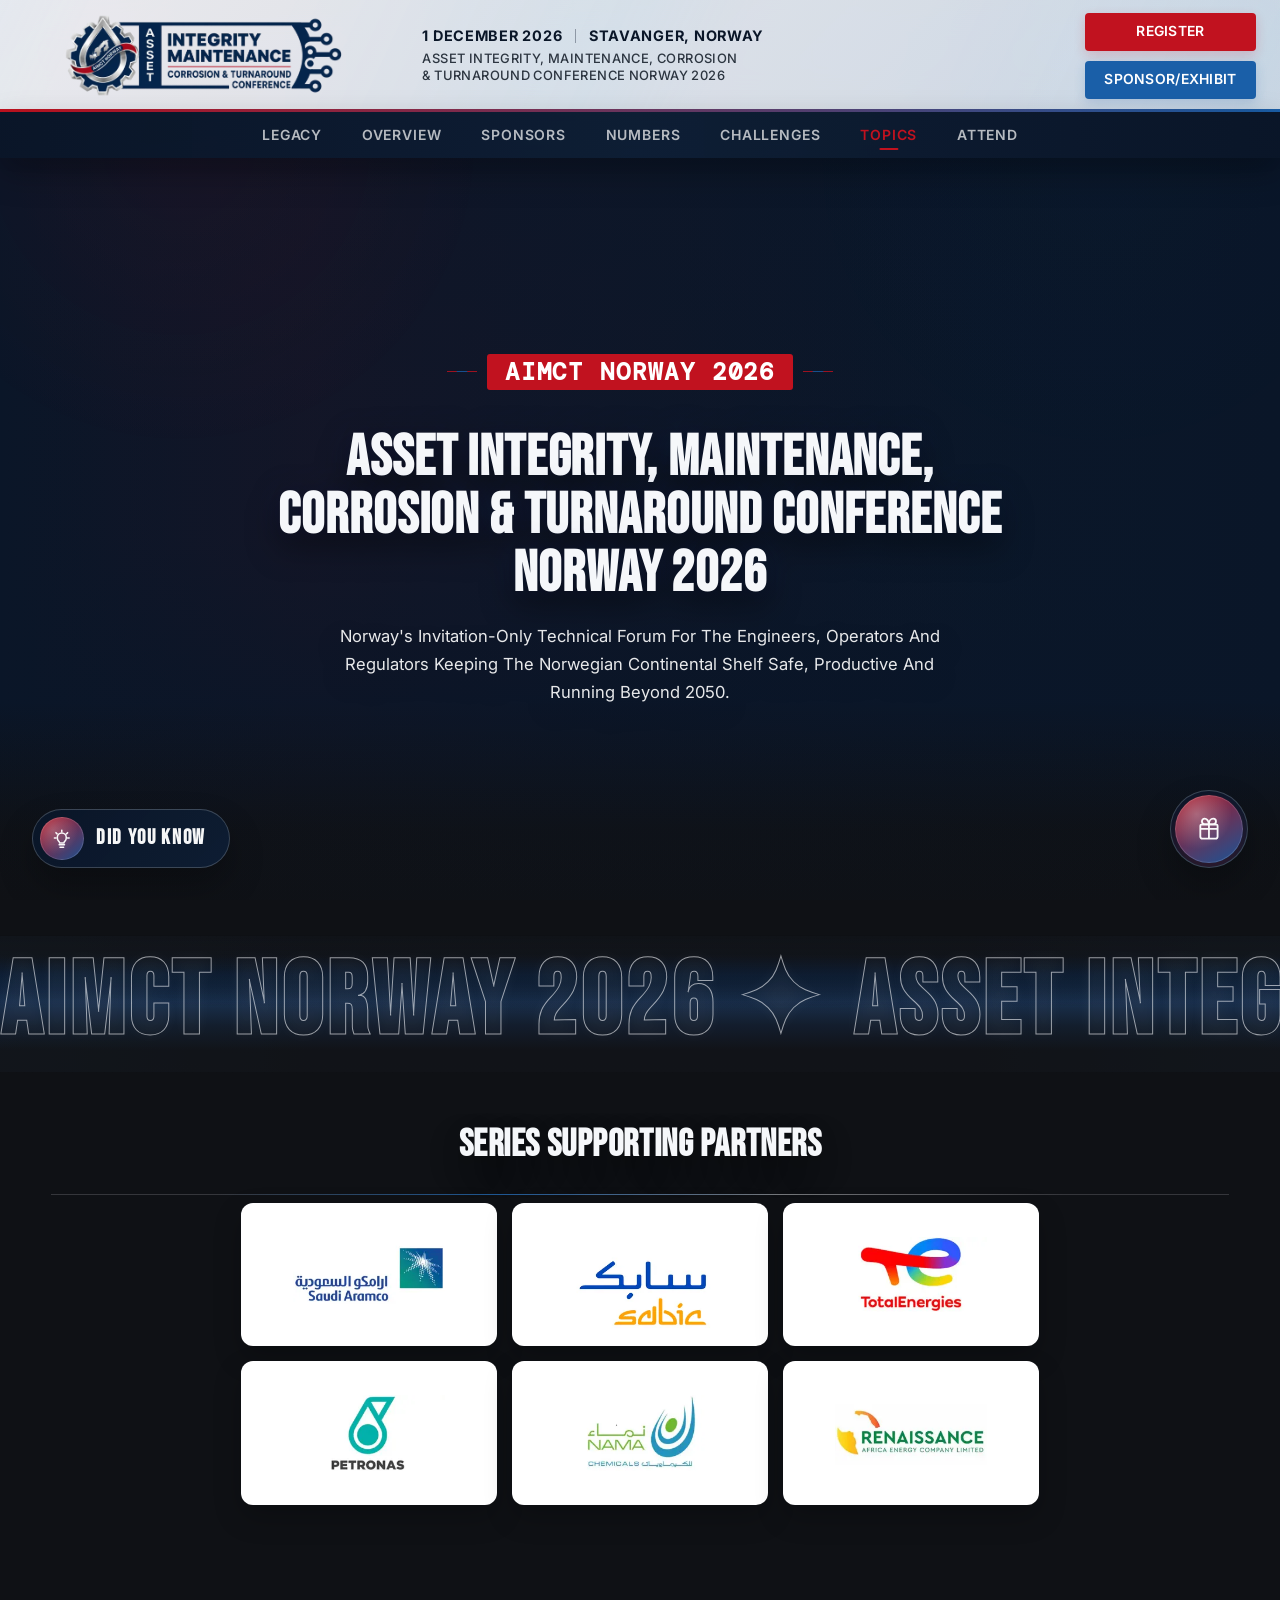
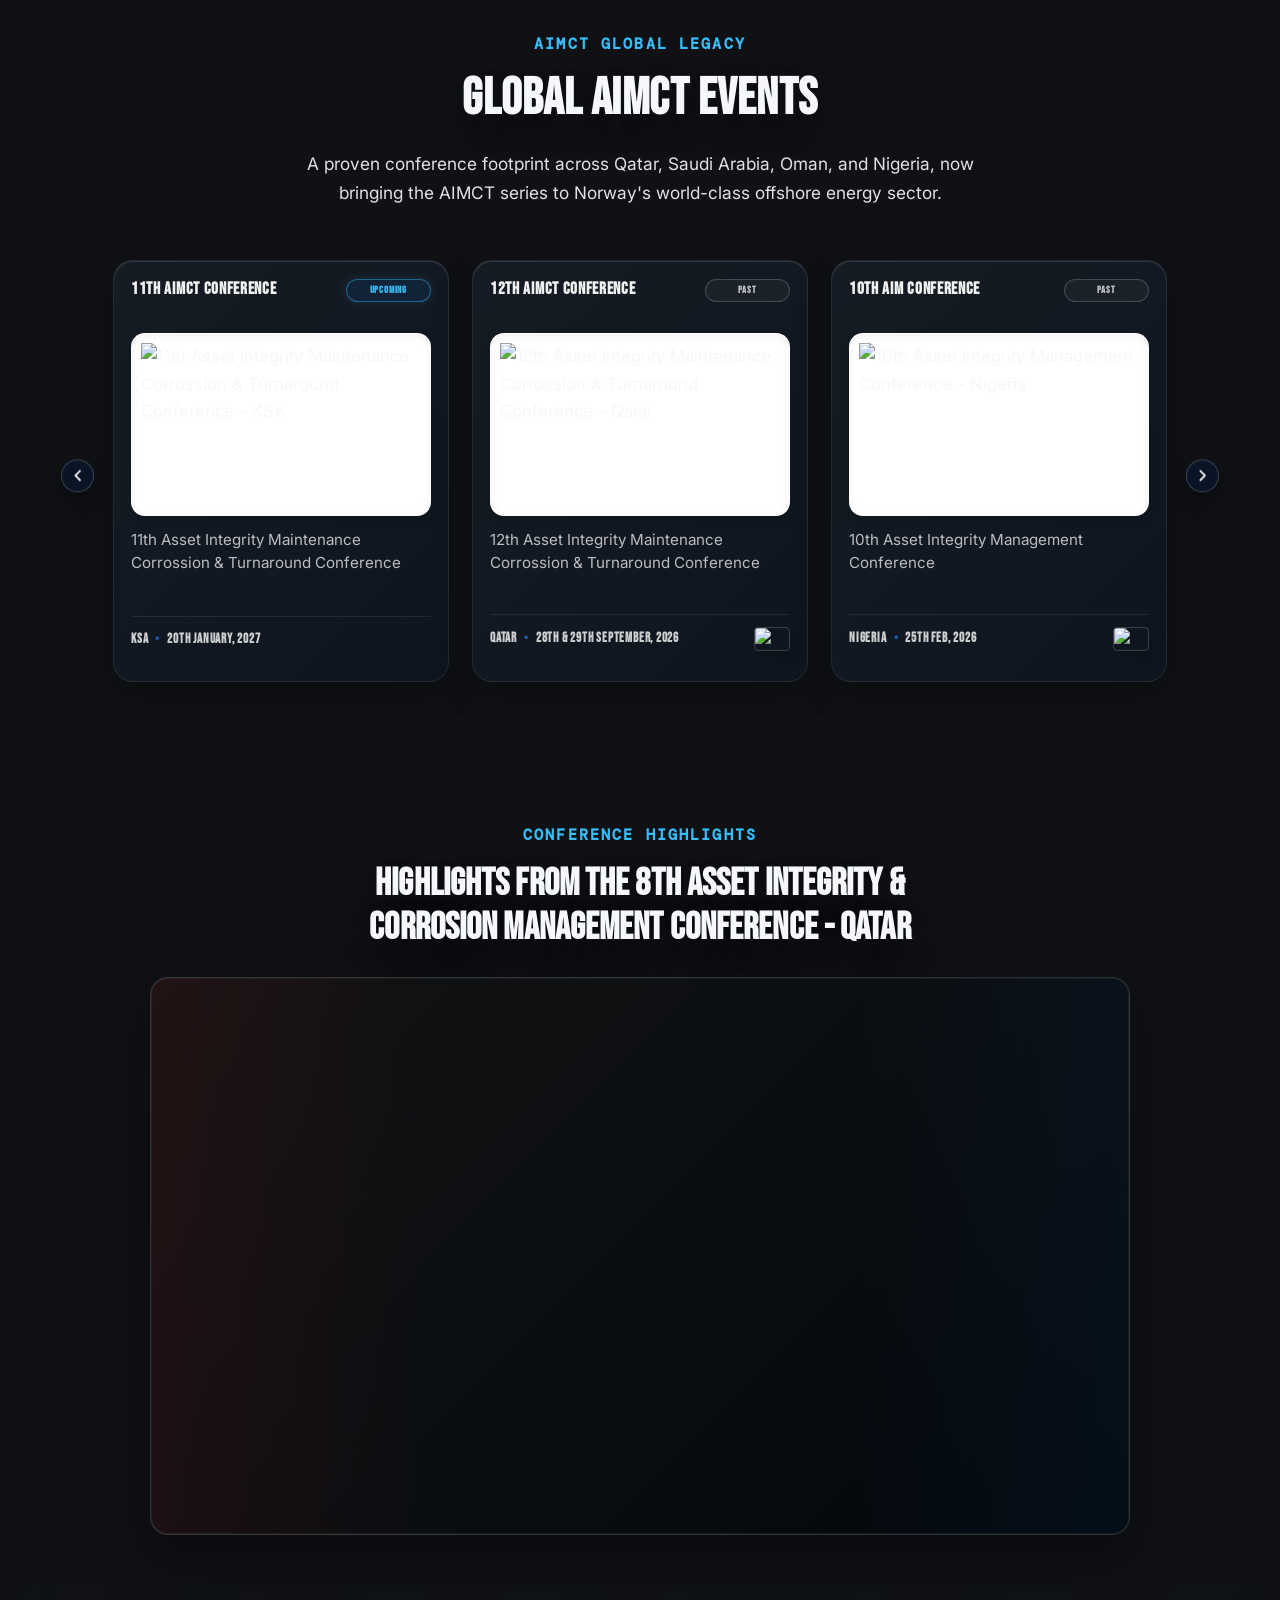
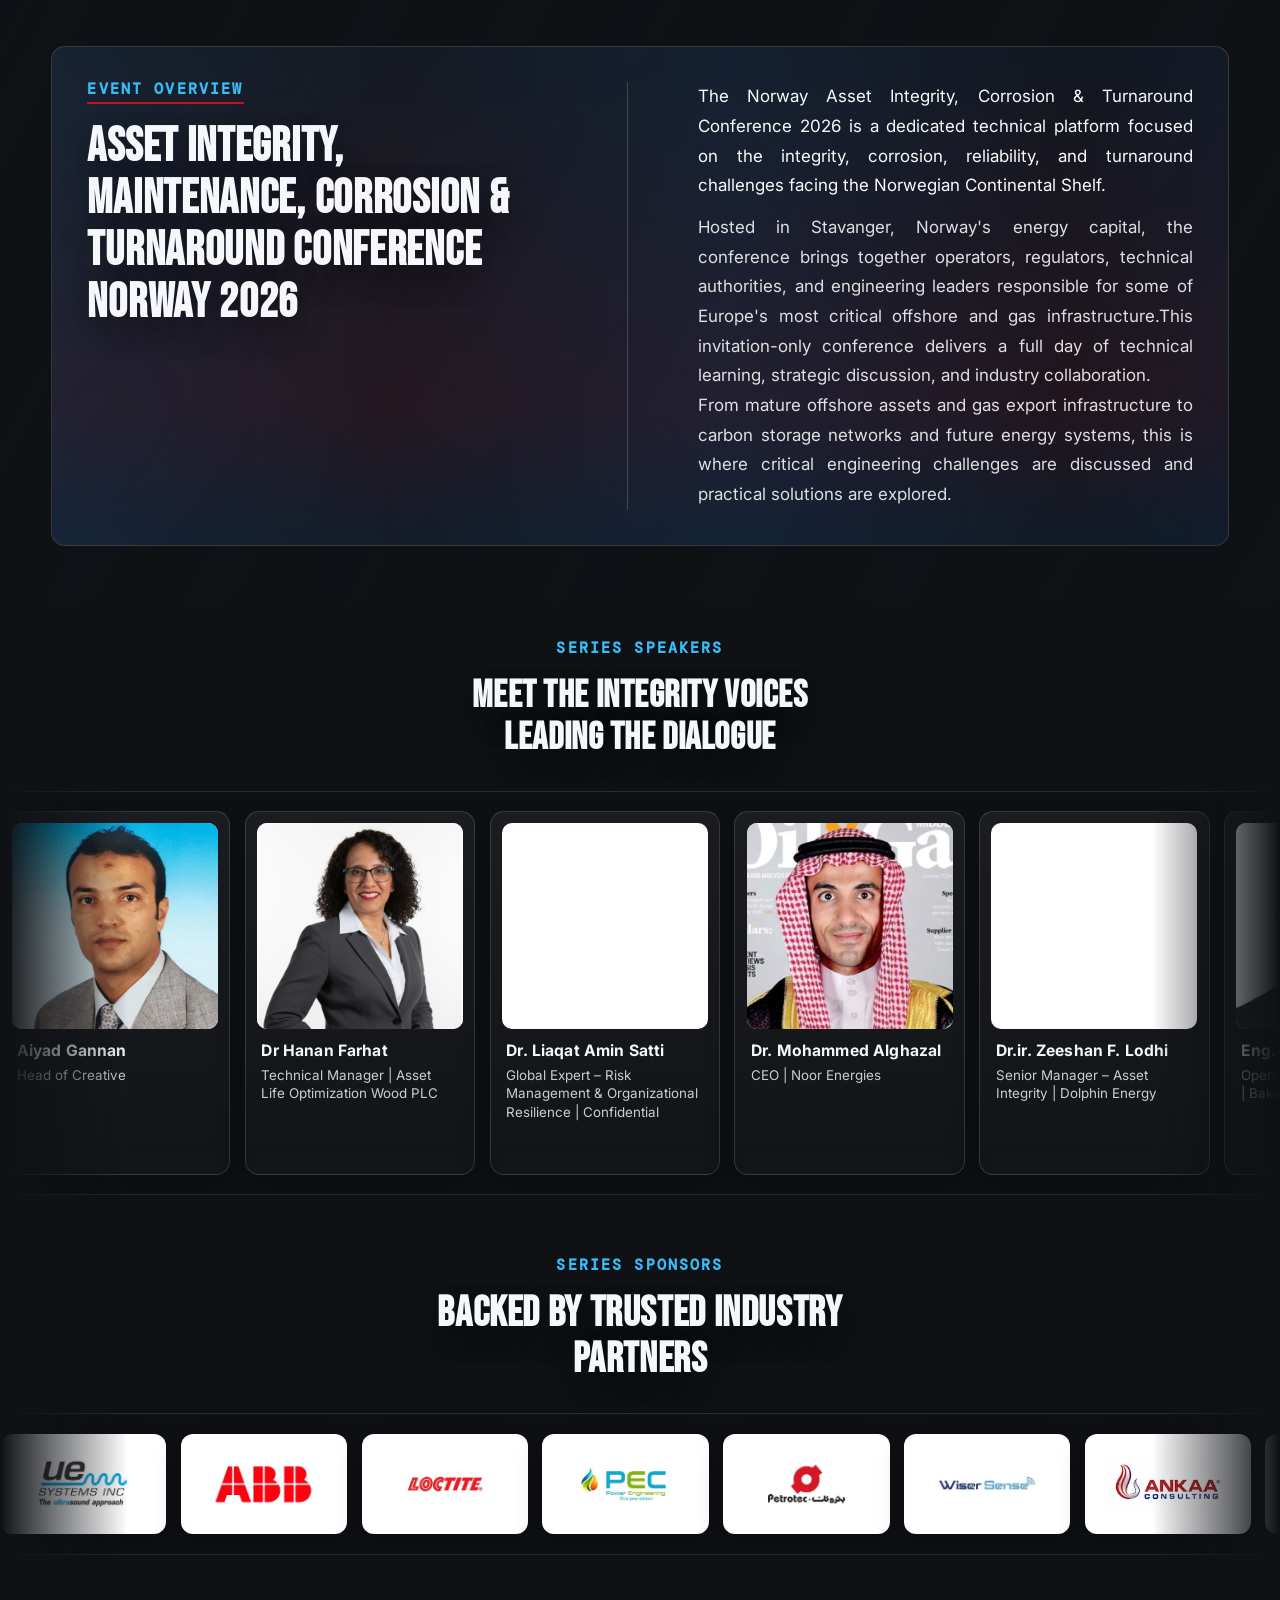
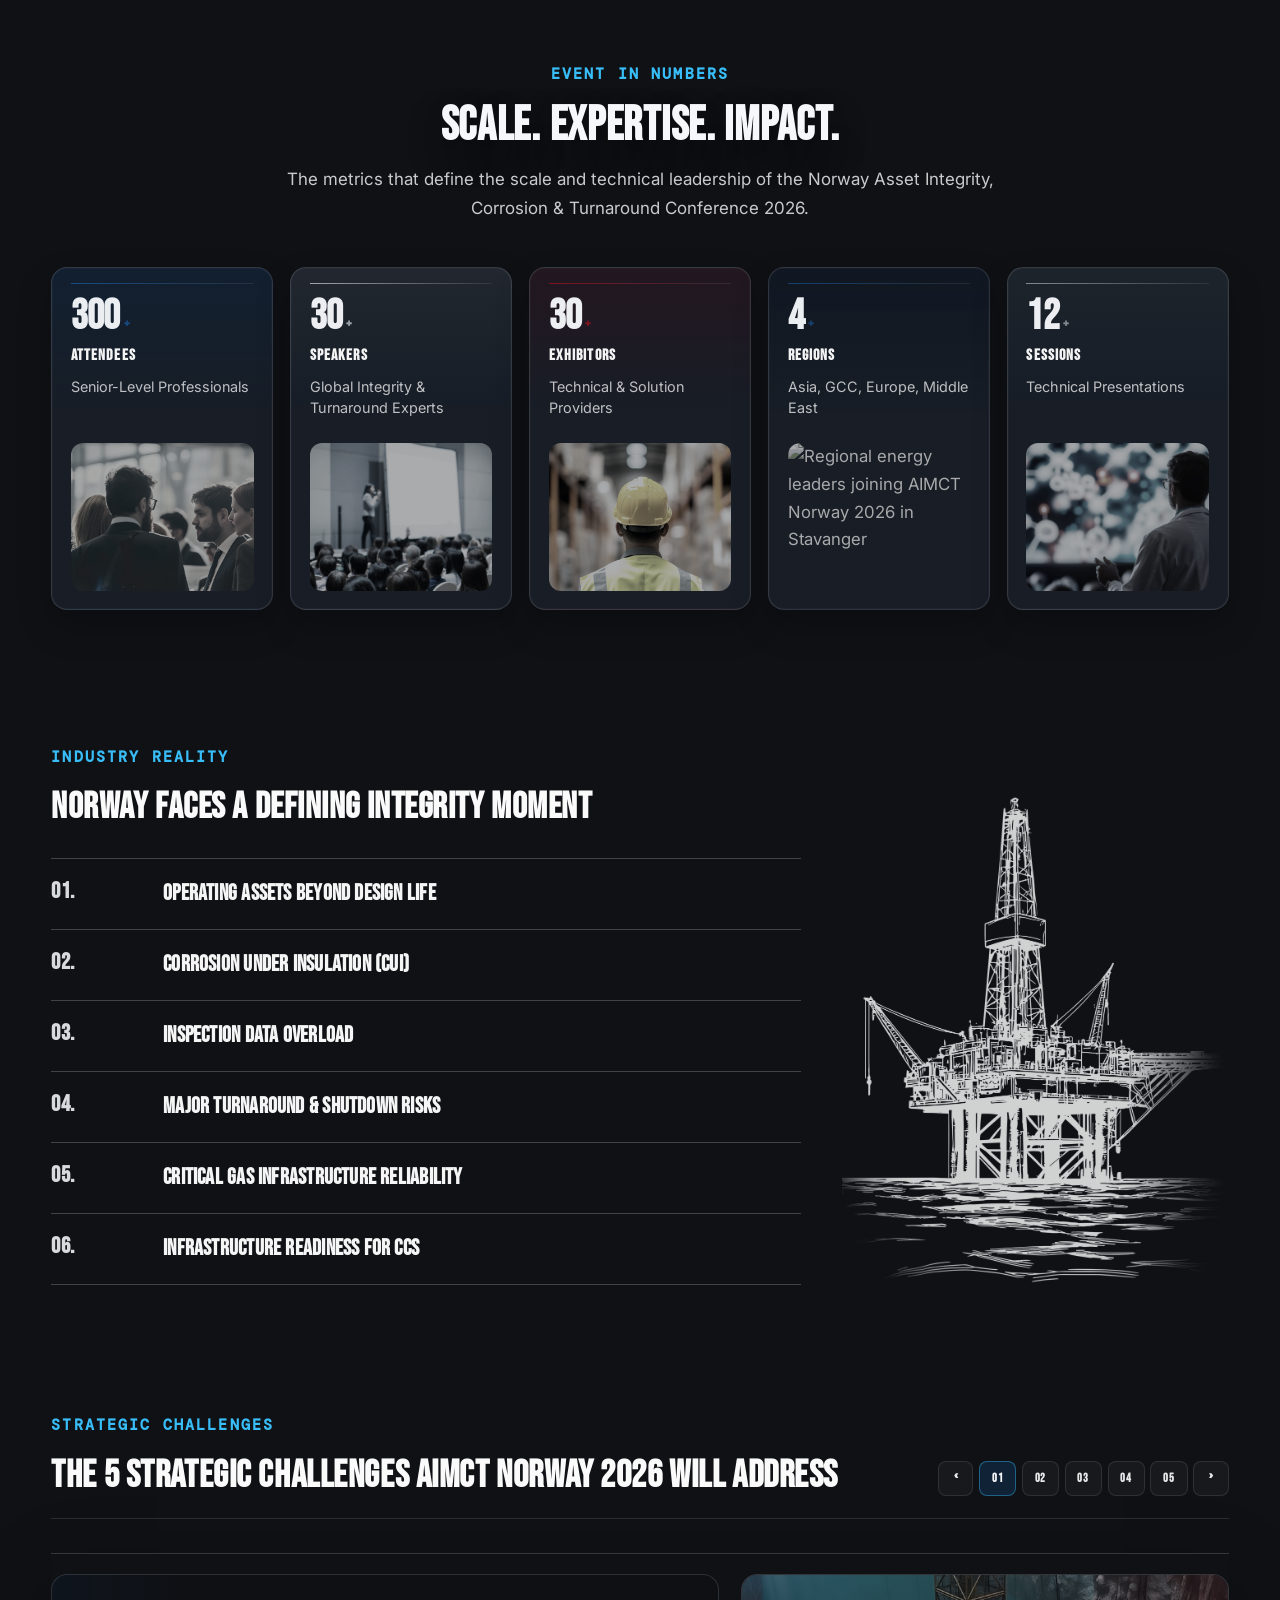
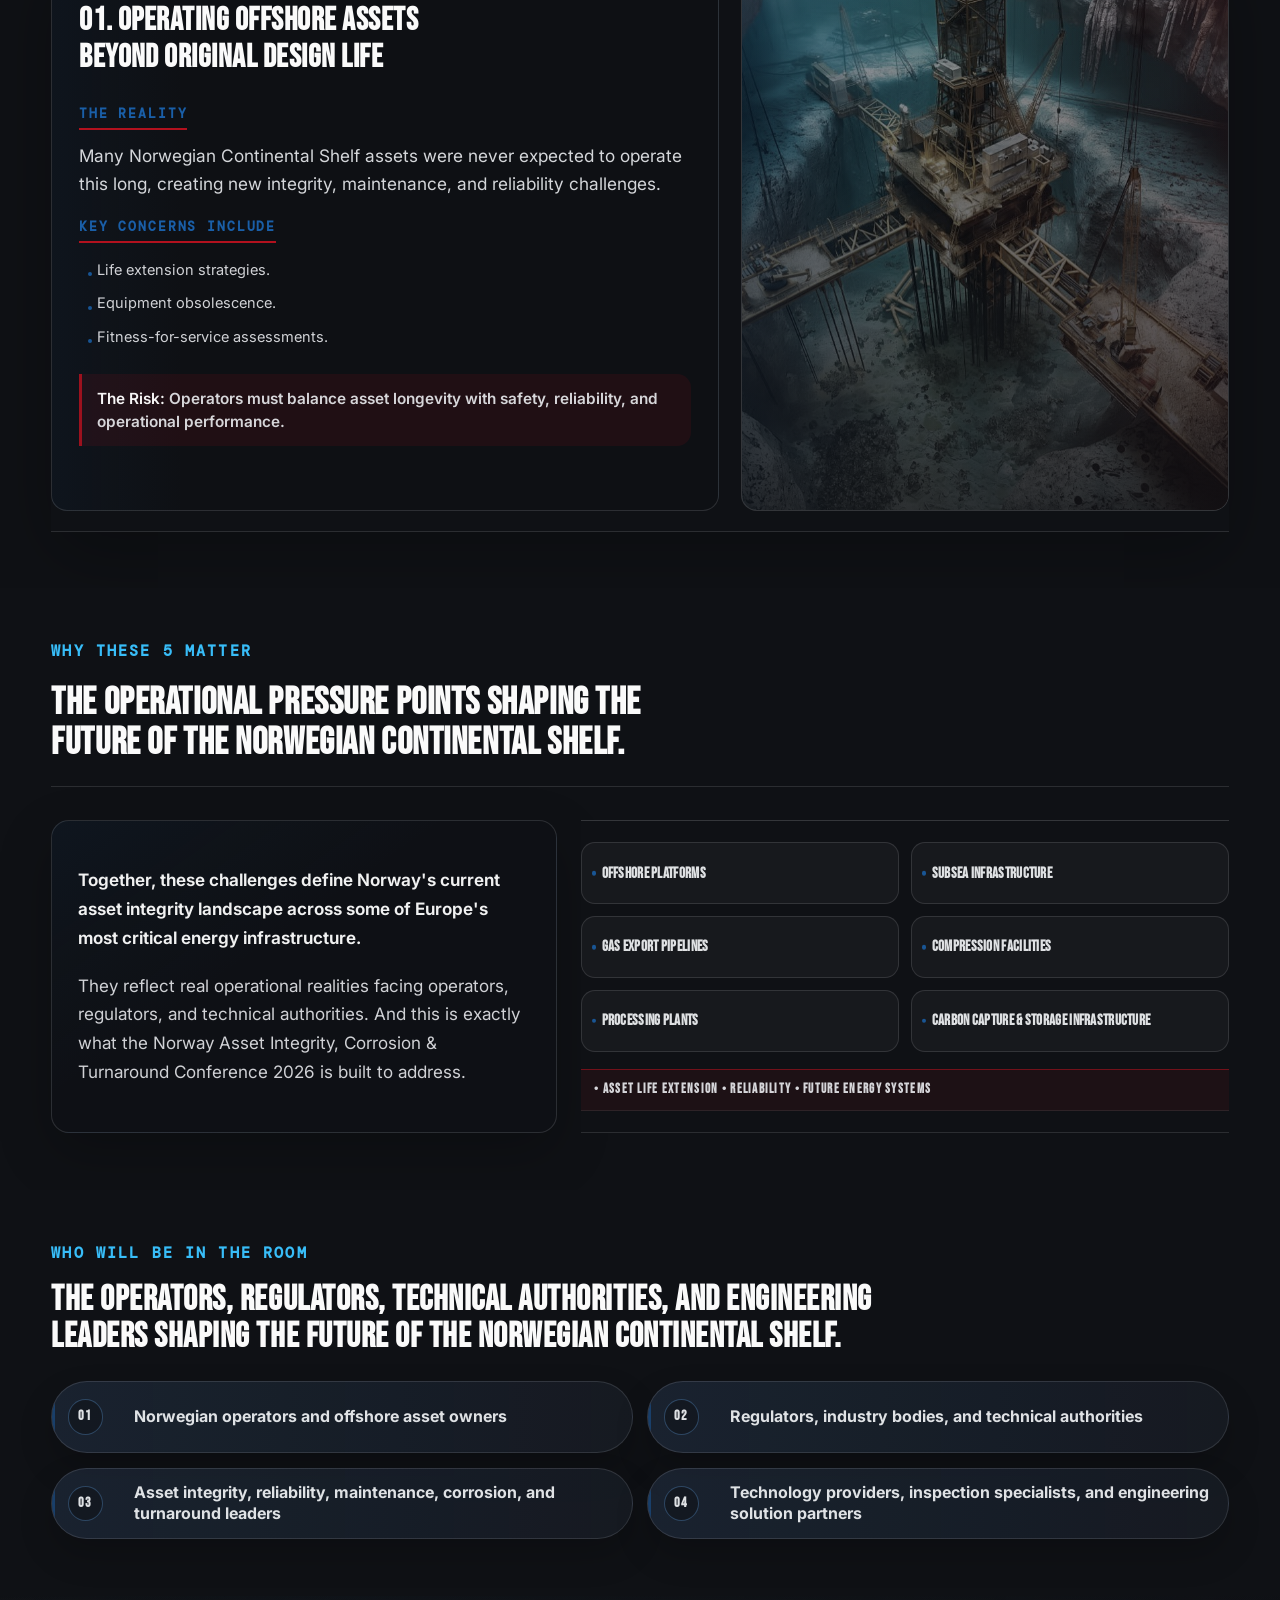
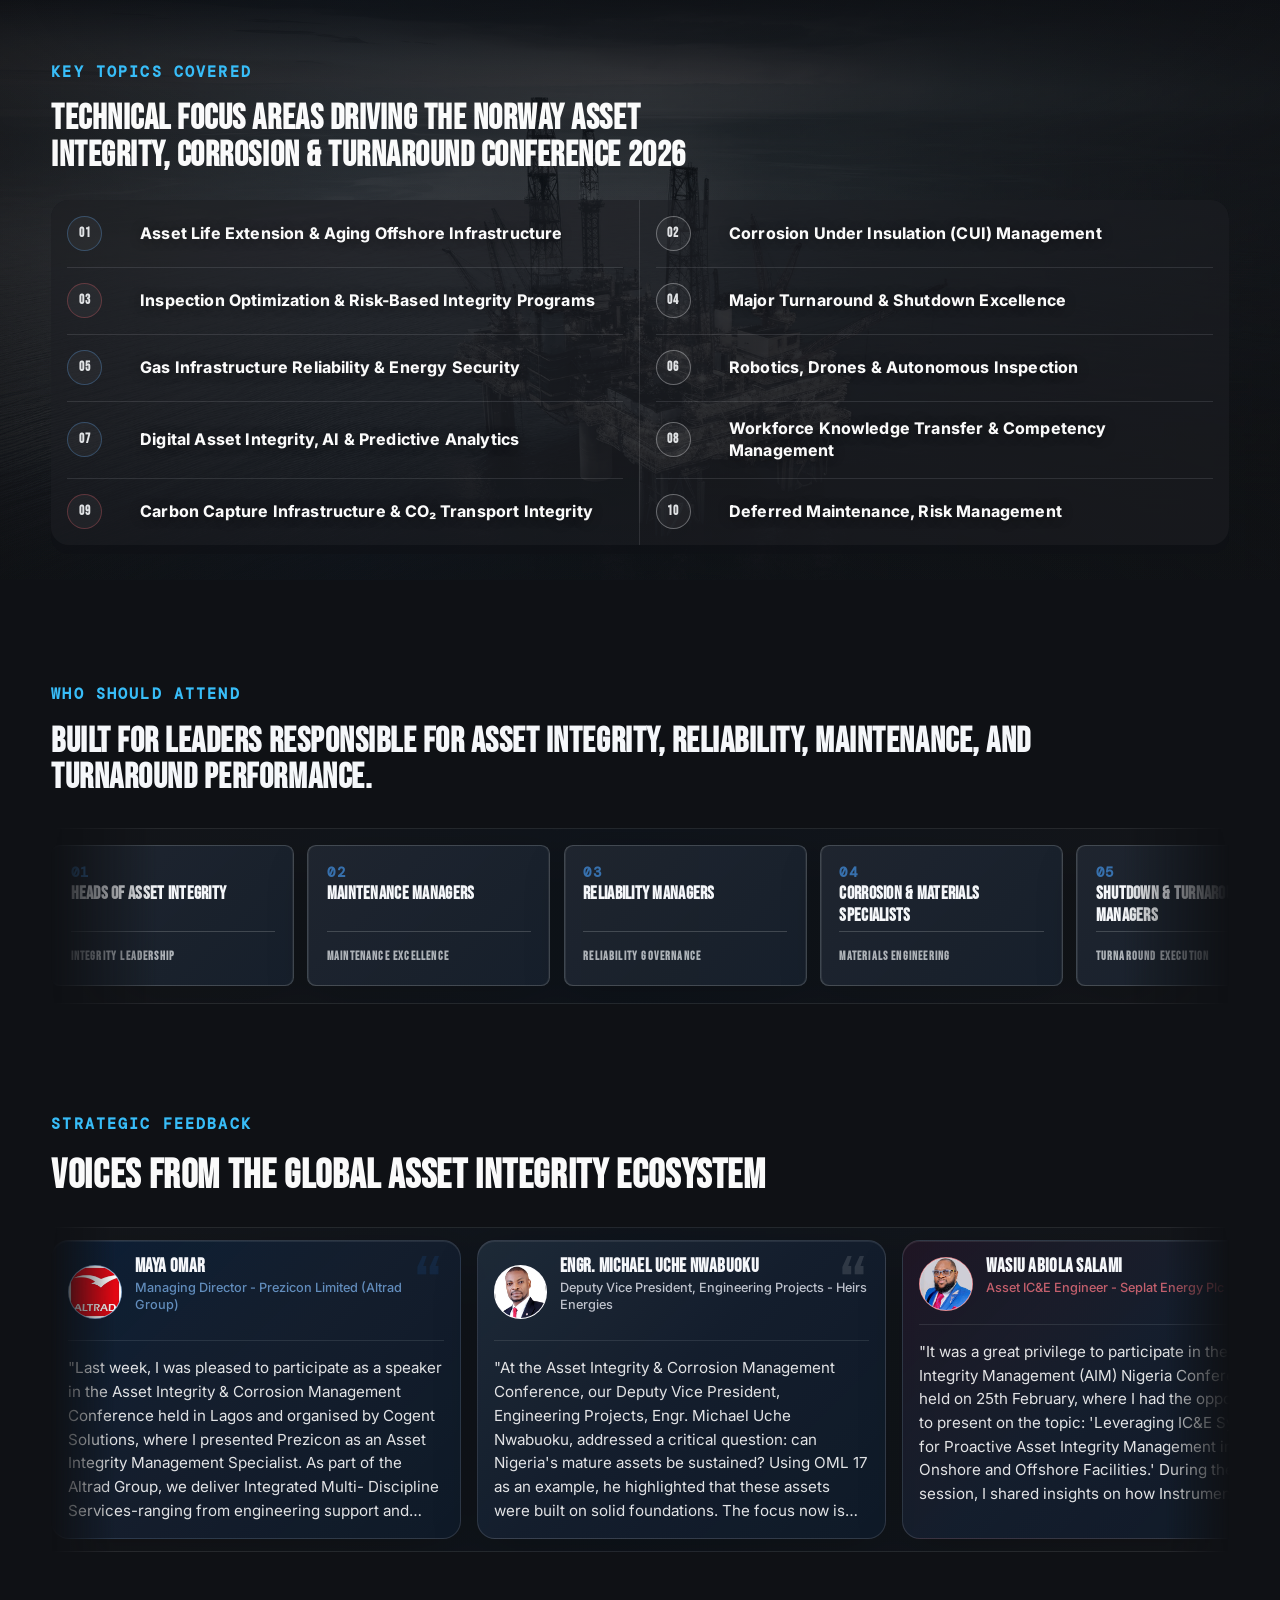
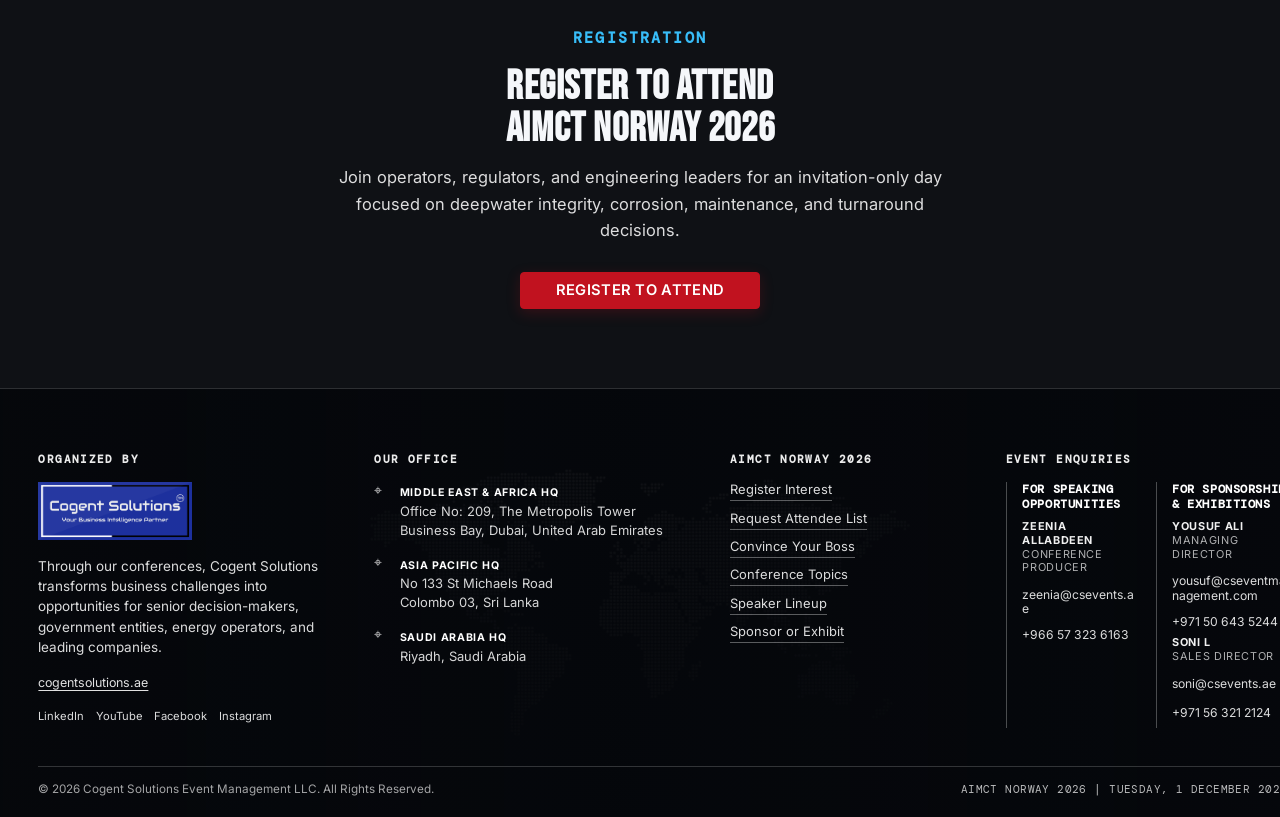
==== commit 09938c2b: "Update style" ====
--- a/index.html
+++ b/index.html
@@ -119,8 +119,8 @@
 
 <body>
   <div class="splash" data-splash aria-hidden="true">
-    <video class="splash__video" autoplay muted loop playsinline preload="auto" fetchpriority="high" aria-hidden="true">
-      <source src="./assets/video/herovideo3.mp4" type="video/mp4" />
+    <video class="splash__video" autoplay muted loop playsinline preload="metadata" aria-hidden="true">
+      <source src="./assets/video/download.mp4" type="video/mp4" />
     </video>
     <div class="splash__overlay" aria-hidden="true"></div>
     <div class="splash__brand" aria-hidden="true">
@@ -1256,7 +1256,7 @@
                 </p>
               </div>
               <figure class="strategic-slide__media">
-                <img src="./assets/images/stc7.jpeg"
+                <img src="./assets/images/stc7.webp"
                   alt="Subsea inspection and monitoring challenge for deepwater oil and gas infrastructure"
                   loading="lazy" />
               </figure>
@@ -1280,7 +1280,7 @@
                 </p>
               </div>
               <figure class="strategic-slide__media">
-                <img src="./assets/images/stc4.png"
+                <img src="./assets/images/stc4.webp"
                   alt="FPSO structural integrity fatigue and mooring system reliability challenge" loading="lazy" />
               </figure>
             </article>
@@ -1303,7 +1303,7 @@
                 </p>
               </div>
               <figure class="strategic-slide__media">
-                <img src="./assets/images/stc5.jpg"
+                <img src="./assets/images/stc5.webp"
                   alt="Integrity governance operational risk shutdown and turnaround planning for Norway energy assets"
                   loading="lazy" />
               </figure>
--- a/style.css
+++ b/style.css
@@ -69,9 +69,9 @@
   height: 100%;
   object-fit: cover;
   object-position: center;
-  filter: grayscale(0.82) brightness(0.66) contrast(1.16) saturate(0.88);
-  transform: scale(1.03);
-  animation: splash-video-drift 9s ease-in-out infinite;
+  filter: brightness(0.74) contrast(1.04);
+  transform: translateZ(0);
+  animation: none;
 }
 
 .splash__overlay {
@@ -99,23 +99,8 @@
 }
 
 .splash__overlay::before {
-  content: "";
-  position: absolute;
-  top: -30%;
-  left: -36%;
-  width: 58%;
-  height: 160%;
-  background: linear-gradient(
-    100deg,
-    transparent,
-    rgba(26, 95, 168, 0.06) 42%,
-    rgba(245, 247, 250, 0.16) 50%,
-    rgba(193, 18, 31, 0.08) 58%,
-    transparent
-  );
-  transform: translateX(-20%);
-  animation: splash-overlay-sweep 6.5s ease-in-out infinite;
-  pointer-events: none;
+  content: none;
+  display: none;
 }
 
 
@@ -534,7 +519,7 @@
   width: 100%;
   min-height: clamp(84px, 7.6vw, 116px);
   display: grid;
-  grid-template-columns: minmax(210px, 0.78fr) minmax(310px, 1.24fr) minmax(180px, auto);
+  grid-template-columns: minmax(210px, 0.78fr) minmax(330px, 1.08fr) minmax(260px, 1fr) minmax(160px, auto);
   align-items: center;
   overflow: hidden;
   background:
@@ -544,6 +529,10 @@
   -webkit-backdrop-filter: blur(20px) saturate(150%);
   color: #061220;
   box-shadow: 0 18px 44px rgba(7, 19, 38, 0.22);
+}
+
+.site-nav__top:not(:has(.site-nav__partners)) {
+  grid-template-columns: minmax(210px, 0.78fr) minmax(330px, 1.24fr) minmax(180px, auto);
 }
 
 .site-nav__top::before {
@@ -653,6 +642,7 @@
 
 .site-nav__brand {
   margin: 0;
+  grid-column: 1;
   display: flex;
   height: auto;
   padding: clamp(0.32rem, 0.72vw, 0.56rem);
@@ -686,6 +676,7 @@
 
 .site-nav__event {
   position: relative;
+  grid-column: 2;
   display: grid;
   align-content: center;
   gap: 0.35rem;
@@ -774,14 +765,16 @@
 }
 
 .site-nav__partners {
+  grid-column: 3;
   display: flex;
+  min-width: 0;
   align-items: center;
   justify-content: center;
-  gap: clamp(0.52rem, 1vw, 0.9rem);
+  gap: clamp(0.42rem, 0.76vw, 0.68rem);
   align-self: stretch;
   overflow: hidden;
-  padding-inline: clamp(0.45rem, 0.9vw, 0.75rem);
-  mask-image: linear-gradient(90deg, transparent 0%, #000 8%, #000 92%, transparent 100%);
+  padding-inline: clamp(0.25rem, 0.7vw, 0.62rem);
+  mask-image: linear-gradient(90deg, transparent 0%, #000 12%, #000 88%, transparent 100%);
 }
 
 .site-nav__partners-track {
@@ -797,8 +790,8 @@
 
 .site-nav__partner {
   flex: 1 1 0;
-  min-width: min(150px, 31%);
-  max-width: 220px;
+  min-width: min(124px, 31%);
+  max-width: 168px;
   margin: 0;
   display: grid;
   align-content: center;
@@ -815,7 +808,7 @@
 }
 
 .site-nav__partner figcaption {
-  font-size: clamp(0.66rem, 0.16vw + 0.62rem, 0.78rem);
+  font-size: clamp(0.56rem, 0.12vw + 0.54rem, 0.66rem);
   font-weight: 700;
   line-height: 1.1;
   color: #111827;
@@ -823,8 +816,8 @@
 }
 
 .site-nav__partner img {
-  width: clamp(154px, 10vw, 196px);
-  height: clamp(78px, 5.25vw, 96px);
+  width: clamp(112px, 7.6vw, 148px);
+  height: clamp(56px, 4vw, 72px);
   padding: 0;
   background: transparent;
   border-radius: 0;
@@ -840,8 +833,8 @@
 }
 
 .site-nav__partner--strategic img {
-  width: clamp(154px, 10vw, 196px);
-  height: clamp(78px, 5.25vw, 96px);
+  width: clamp(112px, 7.6vw, 148px);
+  height: clamp(56px, 4vw, 72px);
   filter: drop-shadow(0 6px 12px rgba(193, 18, 31, 0.18));
 }
 
@@ -883,7 +876,7 @@
 }
 
 .site-nav__partners--marquee .site-nav__partner {
-  flex: 0 0 clamp(150px, 10vw, 210px);
+  flex: 0 0 clamp(124px, 8vw, 164px);
 }
 
 @keyframes site-nav-partners-marquee {
@@ -911,11 +904,31 @@
   }
 }
 
+@media (max-width: 1180px) {
+  .site-nav__top {
+    grid-template-columns: minmax(210px, 0.8fr) minmax(310px, 1.1fr) minmax(160px, auto);
+  }
+
+  .site-nav__partners {
+    display: none;
+  }
+
+  .site-nav__actions,
+  .site-nav__top:not(:has(.site-nav__partners)) .site-nav__actions {
+    grid-column: 3;
+  }
+}
+
 .site-nav__actions {
+  grid-column: 4;
   display: grid;
   align-content: center;
   justify-content: end;
   gap: 0.64rem;
+}
+
+.site-nav__top:not(:has(.site-nav__partners)) .site-nav__actions {
+  grid-column: 3;
 }
 
 .site-nav__menu {
@@ -2377,10 +2390,11 @@
 
 .global-events__stage {
   position: relative;
-  overflow: hidden;
+  overflow-x: hidden;
+  overflow-y: visible;
   border-top: 0;
   border-bottom: 0;
-  padding-block: clamp(0.95rem, 2vw, 1.5rem) clamp(0.85rem, 1.8vw, 1.3rem);
+  padding-block: clamp(0.95rem, 2vw, 1.5rem) clamp(1.45rem, 2.8vw, 2.1rem);
   padding-inline: clamp(2.8rem, 4.8vw, 4rem);
   background: transparent;
   box-shadow: none;
@@ -6575,6 +6589,7 @@
 
 .register-card {
   border: 1px solid rgba(255, 255, 255, 0.2);
+  border-radius: 18px;
   background: var(--color-industry);
   padding: clamp(1rem, 2.8vw, 2rem);
   box-shadow: 0 18px 46px rgba(0, 0, 0, 0.25);
@@ -6590,35 +6605,41 @@
   position: relative;
   display: inline-flex;
   width: fit-content;
-  align-items: center;
-  gap: 0.5rem;
-  margin: 0;
-  padding: 0.46rem 0.82rem;
-  border: 1px solid rgba(26, 95, 168, 0.44);
-  border-radius: 999px;
-  background:
-    linear-gradient(135deg, rgba(26, 95, 168, 0.2), rgba(245, 247, 250, 0.045)),
-    rgba(10, 22, 40, 0.72);
-  box-shadow:
-    inset 0 1px 0 rgba(255, 255, 255, 0.08),
-    0 12px 26px rgba(0, 0, 0, 0.18);
+  margin: 0;
+  padding: 0 0 0.48rem;
+  border: 0;
+  border-radius: 0;
+  background: transparent;
+  box-shadow: none;
   font-family: var(--font-kicker);
-  font-size: clamp(0.76rem, 0.18vw + 0.72rem, 0.9rem);
-  font-weight: 800;
-  line-height: 1;
-  letter-spacing: 0.16em;
+  font-size: clamp(0.9rem, 0.22vw + 0.86rem, 1.02rem);
+  font-weight: 700;
+  line-height: 1.1;
+  letter-spacing: 0.18em;
   text-transform: uppercase;
-  color: rgba(245, 247, 250, 0.94);
+  color: #38bdf8;
+}
+
+.register-card__kicker::before,
+.register-card__kicker::after {
+  content: "";
+  position: absolute;
+  left: 0;
+  pointer-events: none;
 }
 
 .register-card__kicker::before {
-  content: "";
-  width: 0.42rem;
-  height: 0.42rem;
-  flex: 0 0 auto;
-  border-radius: 999px;
-  background: var(--color-accent);
-  box-shadow: 0 0 0 4px rgba(26, 95, 168, 0.14);
+  bottom: 0.04rem;
+  width: 100%;
+  height: 1px;
+  background: rgba(56, 189, 248, 0.26);
+}
+
+.register-card__kicker::after {
+  bottom: 0;
+  width: 100%;
+  height: 2px;
+  background: #e11d48;
 }
 
 .register-card__title {
@@ -6718,40 +6739,74 @@
 .register-submit {
   min-height: 48px;
   padding: 0.68rem 1.55rem;
-  border: 1px solid rgba(255, 255, 255, 0.34);
+  border: 0;
+  border-radius: 4px;
   background: var(--color-primary);
-  color: var(--color-bg);
-  font-family: var(--font-display);
-  font-size: clamp(0.85rem, 0.18vw + 0.82rem, 0.96rem);
-  font-weight: 700;
+  color: #ffffff;
+  font-family: var(--font-body);
+  font-size: clamp(0.8rem, 0.15vw + 0.75rem, 0.88rem);
+  font-weight: 600;
+  line-height: 1;
+  letter-spacing: 0.02em;
+  text-transform: uppercase;
+  box-shadow: 0 4px 12px rgba(193, 18, 31, 0.18);
+  transition:
+    background-color 180ms ease,
+    color 180ms ease,
+    transform 200ms ease,
+    box-shadow 200ms ease;
   cursor: pointer;
 }
 
 .register-submit:hover,
 .register-submit:focus-visible {
-  filter: brightness(1.03);
+  background: #a50f1a;
+  color: #ffffff;
+  transform: translateY(-1.5px);
+  box-shadow: 0 8px 18px rgba(193, 18, 31, 0.26);
 }
 
 .register-back {
   display: inline-flex;
   align-items: center;
+  justify-content: center;
   min-height: 48px;
   padding: 0.68rem 1.28rem;
-  border: 1px solid rgba(255, 255, 255, 0.28);
-  color: rgba(255, 255, 255, 0.9);
+  border: 0;
+  border-radius: 4px;
+  background: var(--color-accent);
+  font-family: var(--font-body);
+  font-size: clamp(0.8rem, 0.15vw + 0.75rem, 0.88rem);
+  font-weight: 600;
+  line-height: 1;
+  letter-spacing: 0.02em;
+  text-transform: uppercase;
+  color: #ffffff;
   text-decoration: none;
+  box-shadow: 0 4px 12px rgba(26, 95, 168, 0.18);
+  transition:
+    background-color 180ms ease,
+    color 180ms ease,
+    transform 200ms ease,
+    box-shadow 200ms ease;
 }
 
 .register-back:hover,
 .register-back:focus-visible {
-  color: var(--color-accent);
-  border-color: rgba(244, 195, 0, 0.58);
+  background: #144d88;
+  color: #ffffff;
+  transform: translateY(-1.5px);
+  box-shadow: 0 8px 18px rgba(26, 95, 168, 0.26);
 }
 
 .site-footer {
   position: relative;
   overflow: hidden;
-  background: #05070b;
+  background:
+    linear-gradient(rgba(5, 7, 11, 0.48), rgba(5, 7, 11, 0.74)),
+    url("./assets/images/map.webp") center / min(68%, 1240px) auto no-repeat,
+    #05070b;
+  background-position: center center, center center, center center;
   border-top: 1px solid rgba(255, 255, 255, 0.16);
   color: #ffffff;
 }
@@ -6761,8 +6816,8 @@
   position: absolute;
   inset: 0;
   background:
-    linear-gradient(90deg, rgba(255, 255, 255, 0.035), transparent 38%),
-    linear-gradient(180deg, rgba(255, 255, 255, 0.035), transparent 42%);
+    linear-gradient(90deg, rgba(5, 7, 11, 0.9) 0%, rgba(5, 7, 11, 0.52) 48%, rgba(5, 7, 11, 0.86) 100%),
+    linear-gradient(180deg, rgba(5, 7, 11, 0.58) 0%, rgba(5, 7, 11, 0.9) 100%);
   pointer-events: none;
 }
 
@@ -6991,6 +7046,12 @@
   letter-spacing: 0.04em;
   text-transform: uppercase;
   color: rgba(255, 255, 255, 0.72);
+}
+
+@media (min-width: 1440px) {
+  .site-footer {
+    background-position: center center, center center, center center;
+  }
 }
 
 .features {
@@ -7933,22 +7994,28 @@
   }
 
   .global-events__stage {
-    padding-block: 0.7rem 0.85rem;
+    padding-block: 0.7rem 1.35rem;
     padding-inline: clamp(2.05rem, 6.8vw, 2.7rem);
-    overflow: hidden;
+    overflow-x: hidden;
+    overflow-y: visible;
   }
 
   .global-events__cards {
-    display: flex;
-    width: 300%;
+    display: block;
+    width: 100%;
     gap: 0;
     margin-inline: 0;
   }
 
   .global-events__card {
-    flex: 0 0 calc(100% / 3);
+    width: 100%;
+    flex: none;
     height: auto;
     padding: clamp(0.72rem, 3vw, 1rem);
+  }
+
+  .global-events__card:nth-child(n + 2) {
+    display: none;
   }
 
   .global-events__card + .global-events__card::before {
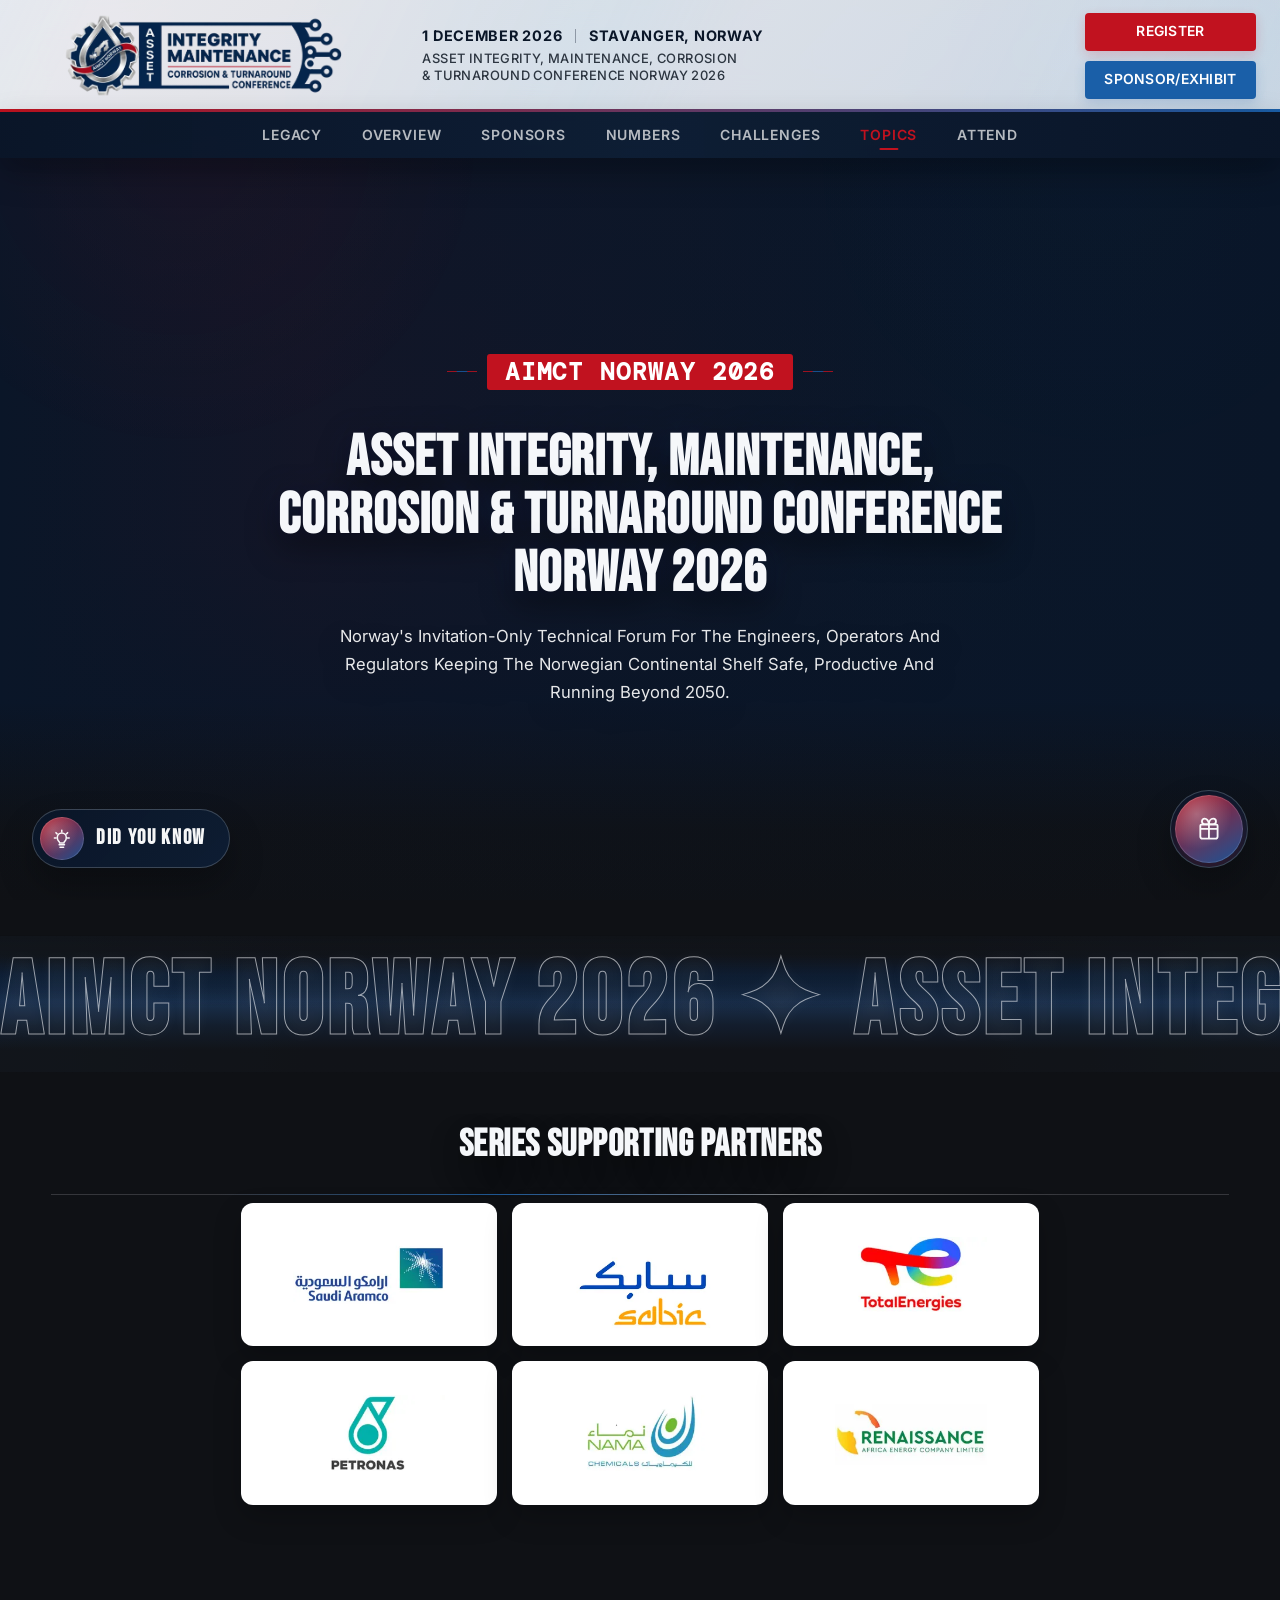
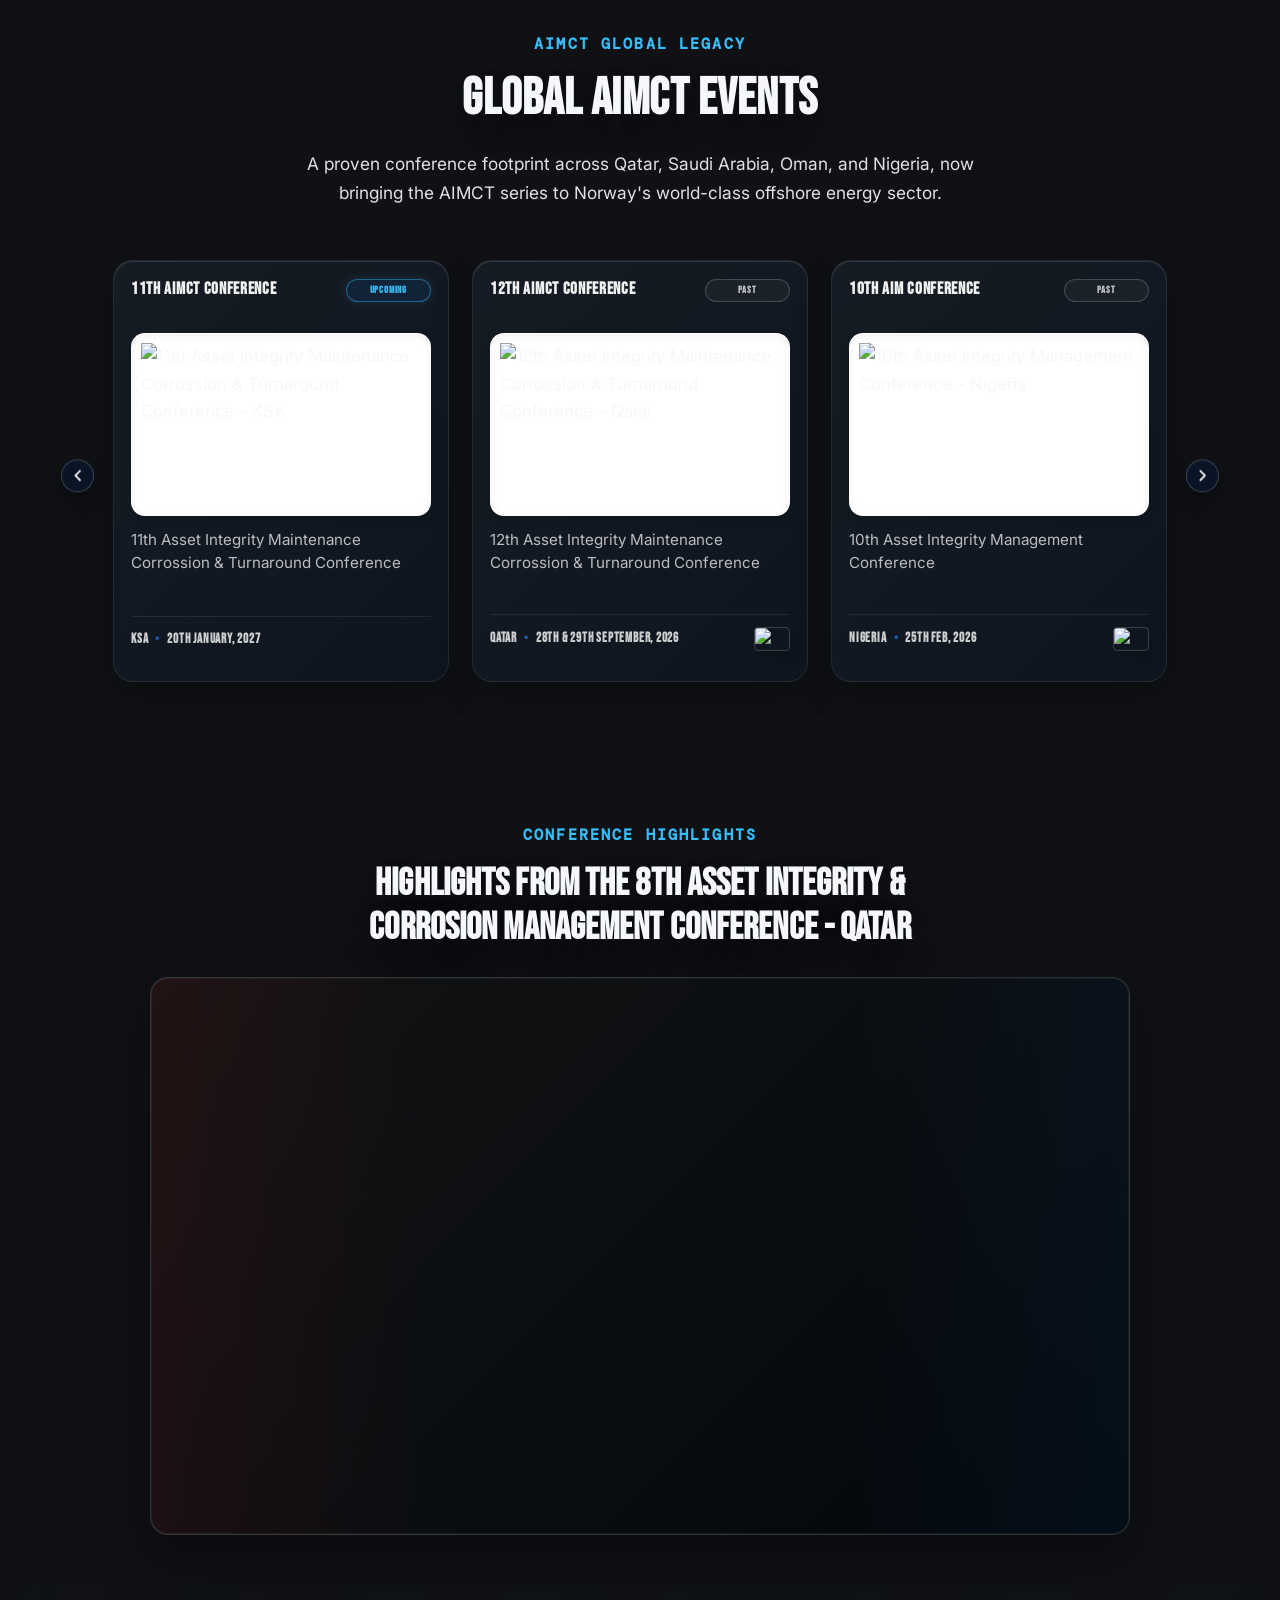
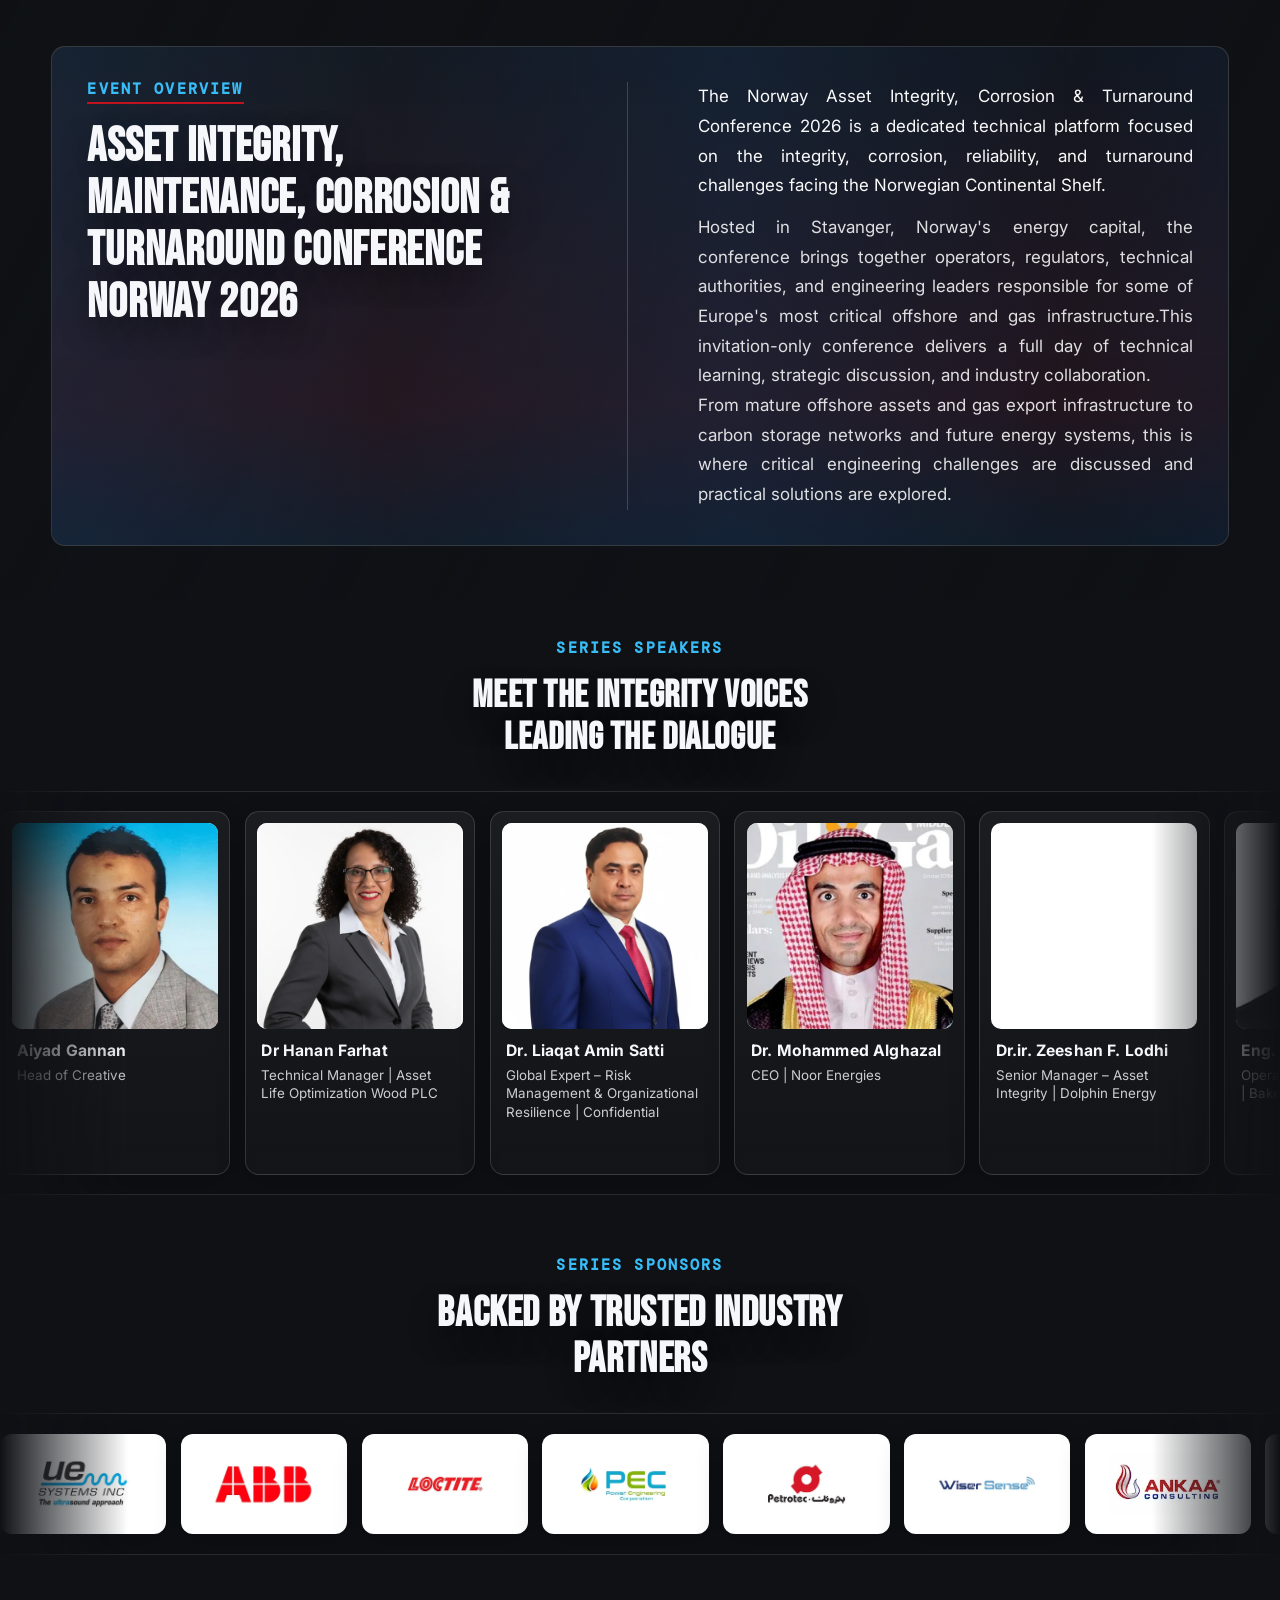
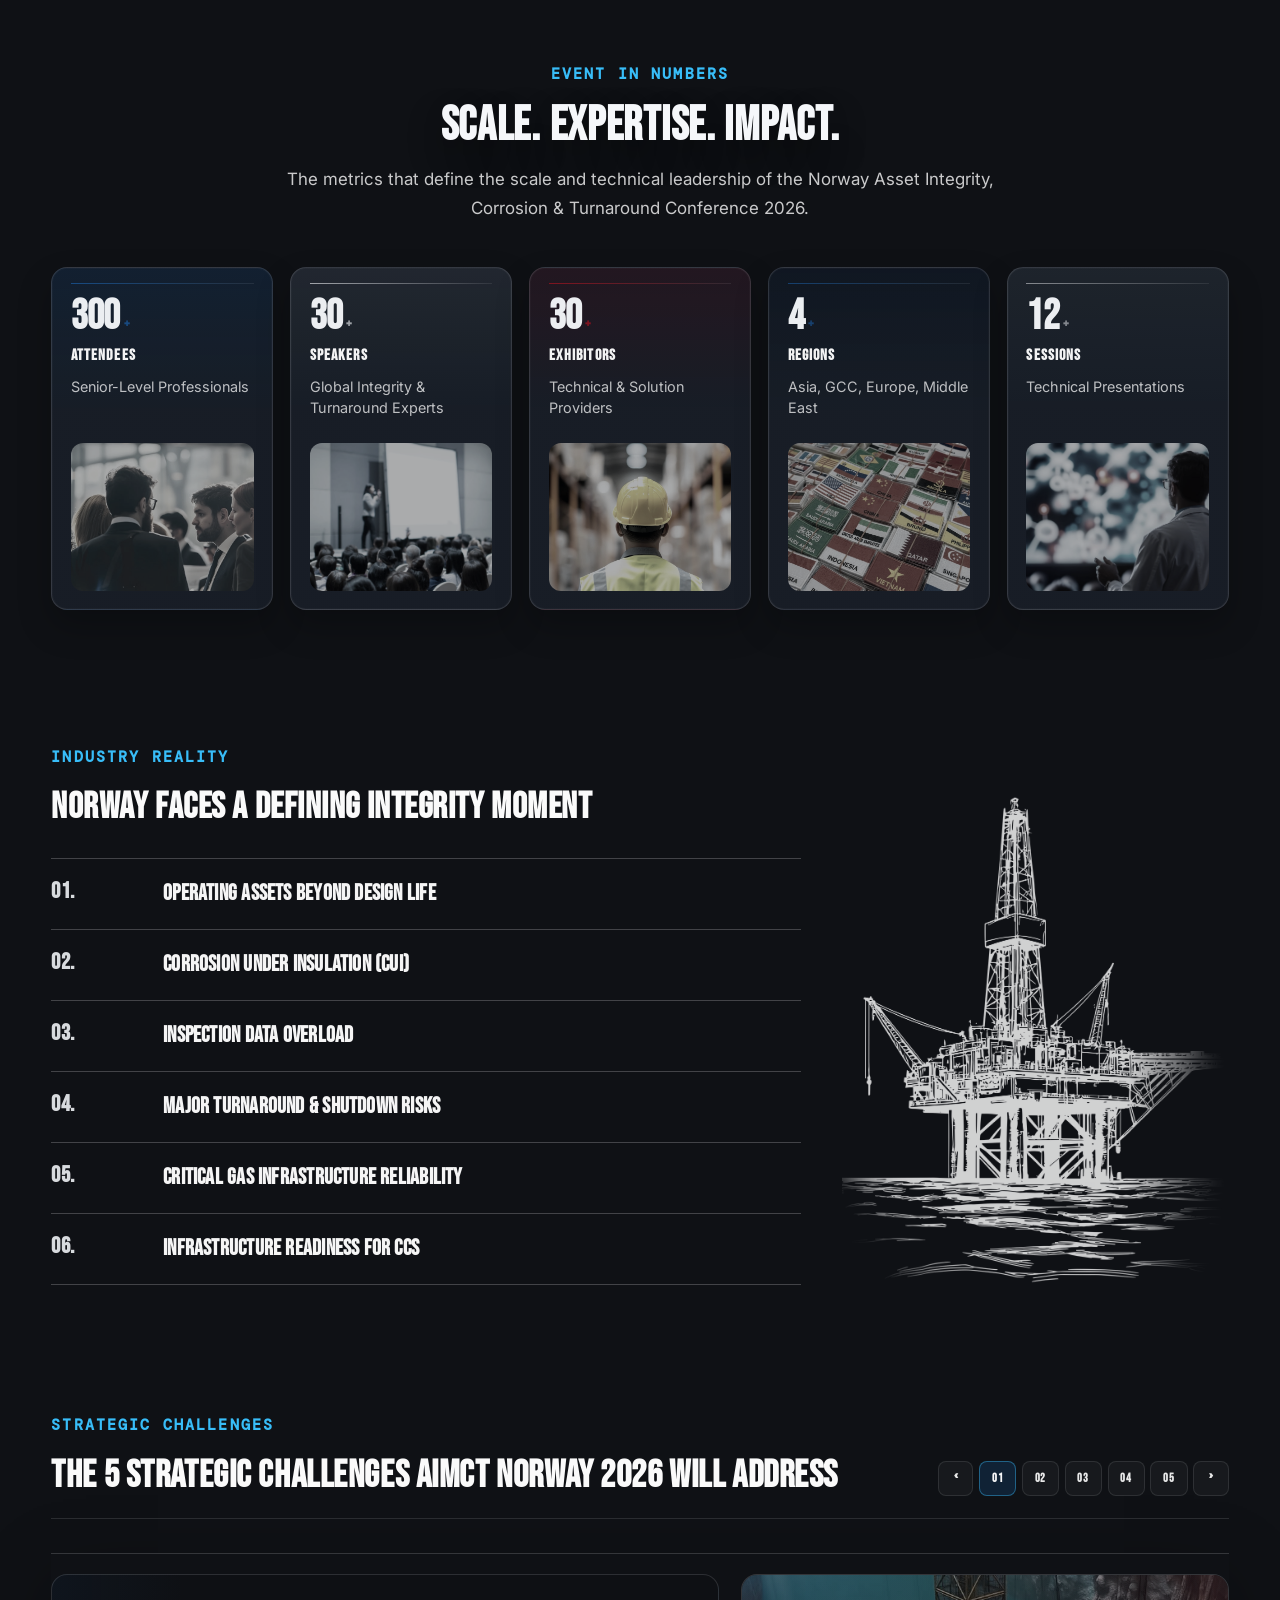
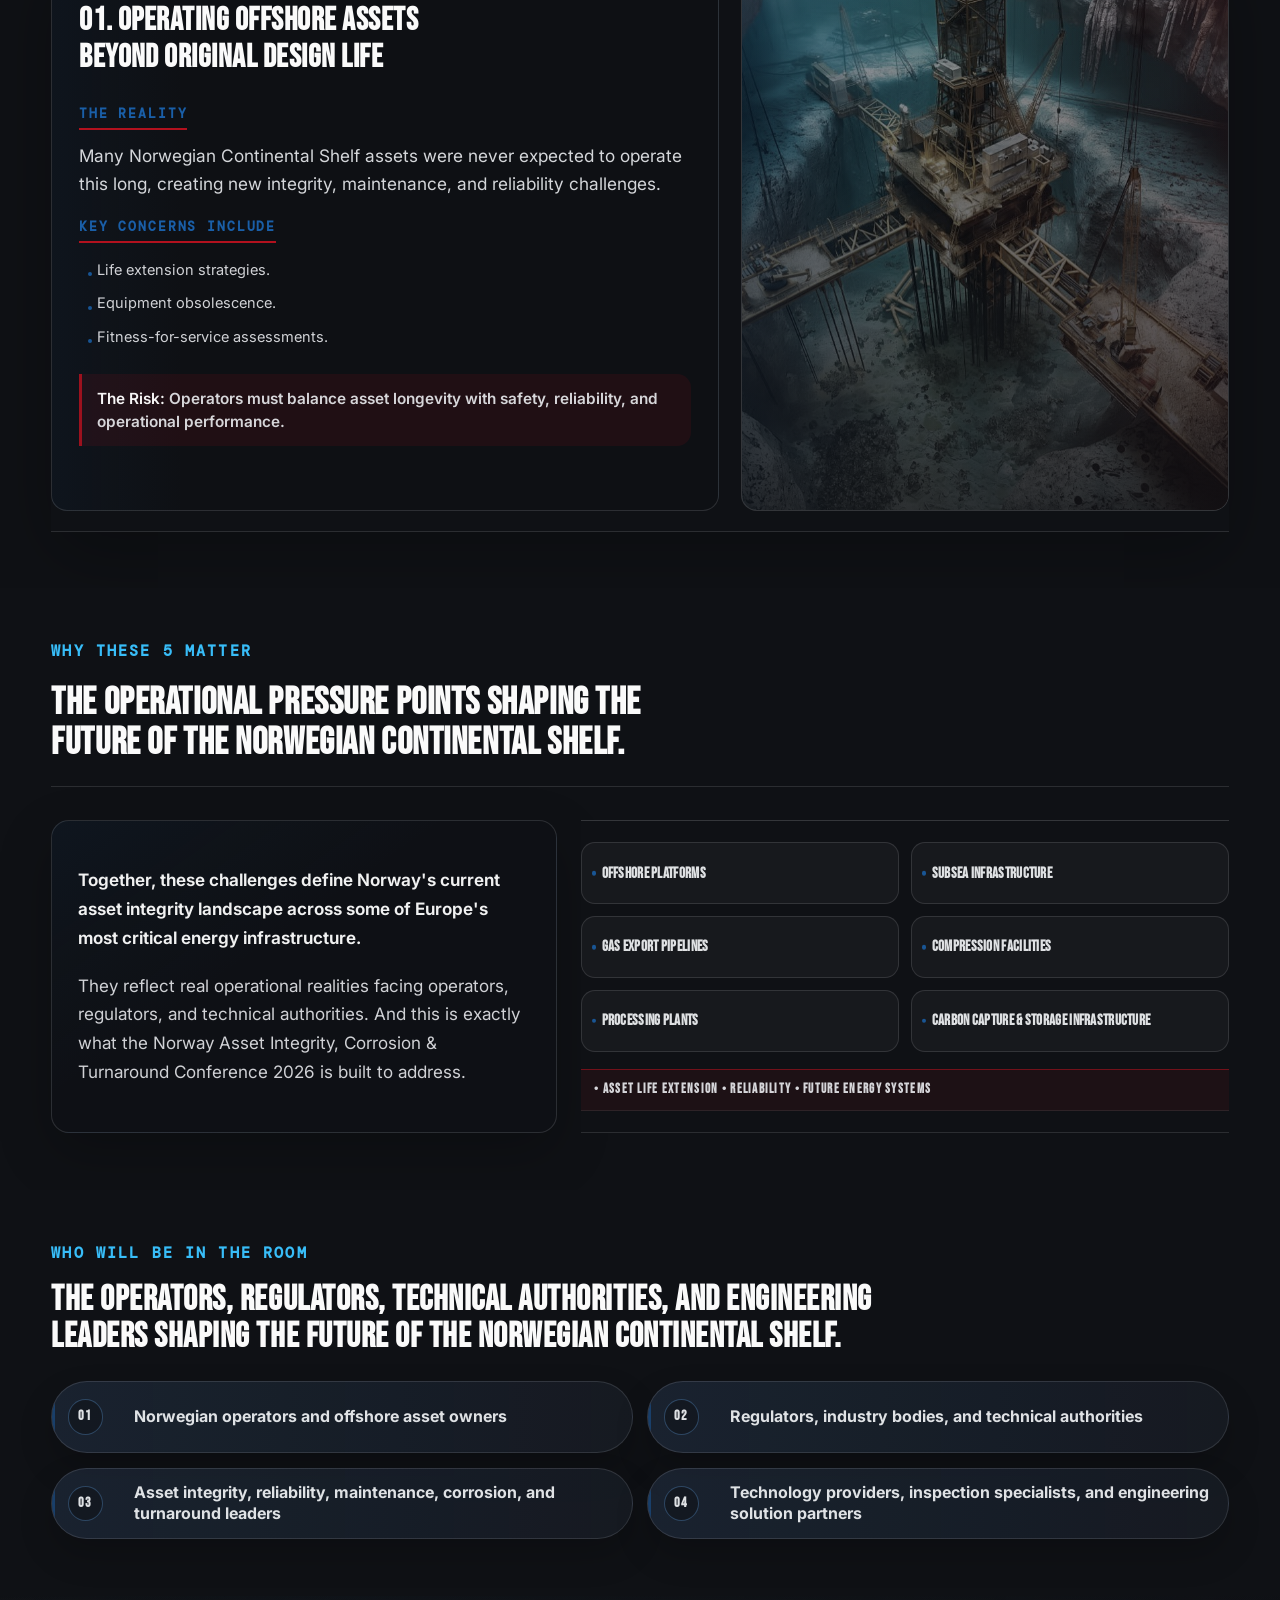
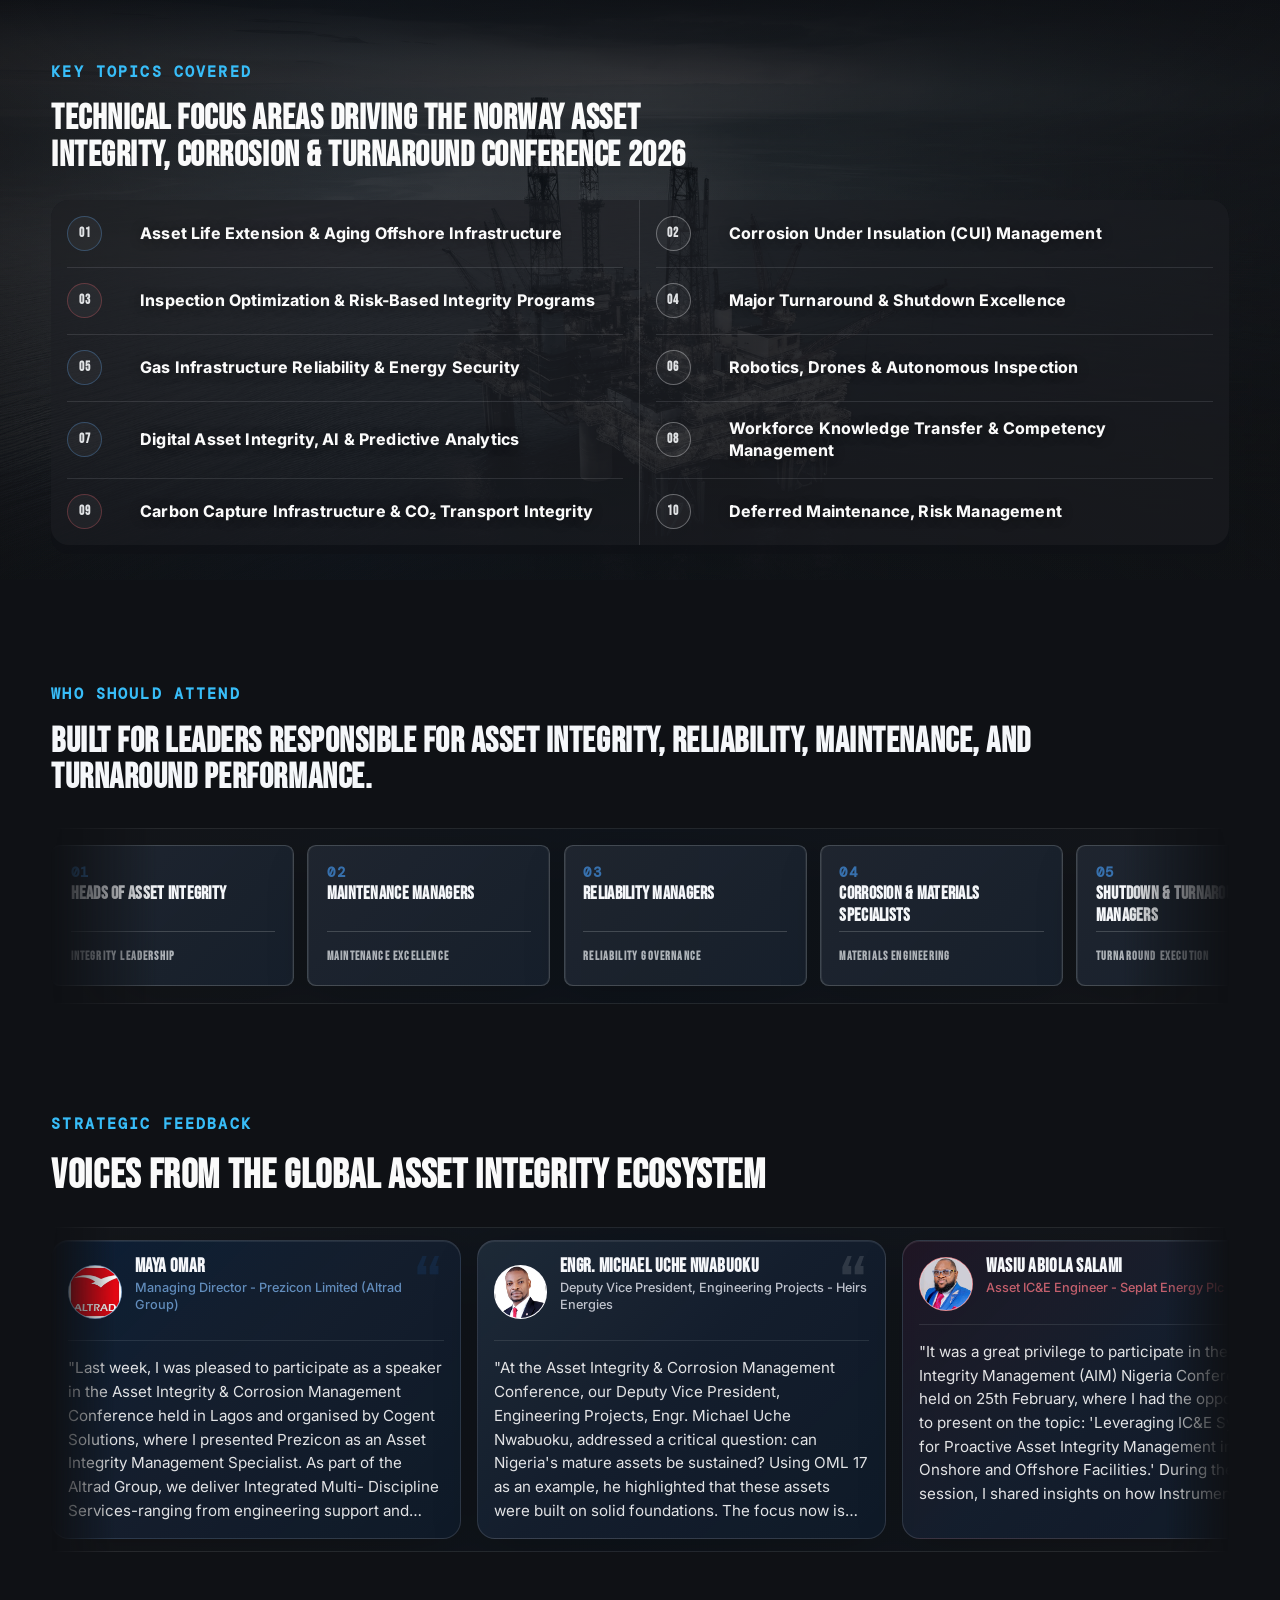
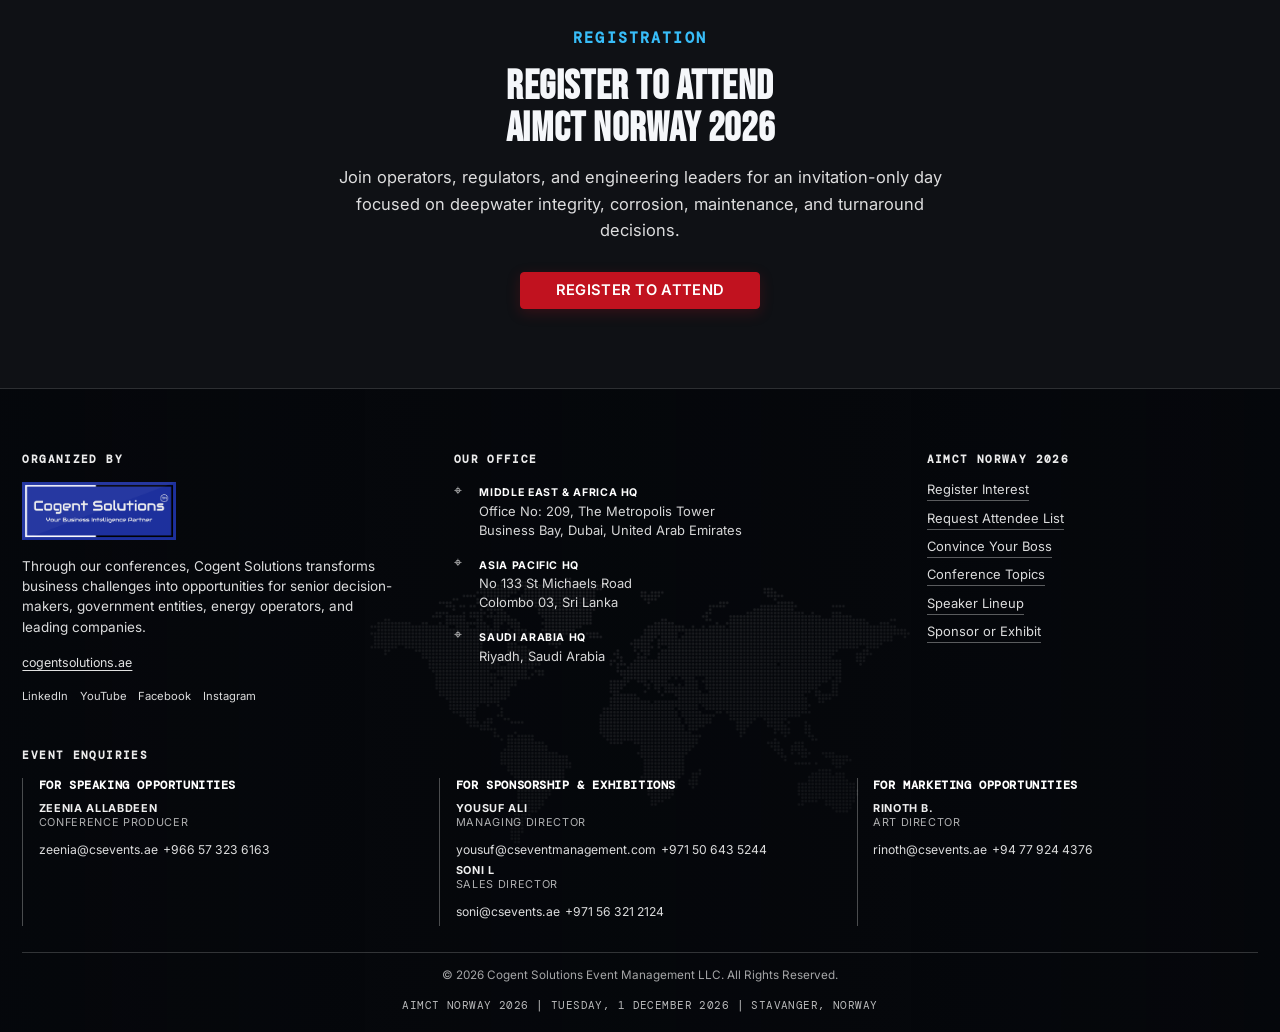
==== commit 7b5ea06a: "Update the mobile responsive" ====
--- a/index.html
+++ b/index.html
@@ -175,7 +175,6 @@
           <img src="./assets/logos/Sponsors/sp-15.webp" width="260" height="130"
             alt="Azule Energy supporting partner logo" />
         </figure>
-
       </div> -->
       <div class="site-nav__actions site-nav__top-cell" aria-label="Primary actions">
         <a class="site-nav__cta" href="register.html">Register</a>
@@ -604,9 +603,8 @@
 
     <!-- AIMCT Norway event video -->
     <!-- <section class="overview-image" aria-label="Conference theme">
-      <img src="./assets/images/rig-1320.webp"
-        srcset="./assets/images/rig-1320.webp 1320w, ./assets/images/rig-1600.webp 1600w, ./assets/images/rig.webp 1920w"
-        sizes="(max-width: 760px) 100vw, 72vw" width="1320" height="740"
+      <img src="./assets/images/oil-rig.png"
+        
         alt="Offshore oil and gas infrastructure for AIMCT Norway 2026 asset integrity and corrosion conference" />
       <div class="overview-image__overlay">
         <button class="overview-image__video-cta" type="button" data-overview-video-open aria-haspopup="dialog"
@@ -1972,7 +1970,7 @@
     </div>
   </footer>
 
-  <div class="timed-video-popup" data-timed-video-popup hidden>
+  <!-- <div class="timed-video-popup" data-timed-video-popup hidden>
     <div class="timed-video-popup__overlay" data-timed-video-close></div>
     <div class="timed-video-popup__dialog" role="dialog" aria-modal="true" aria-label="Conference highlights video"
       tabindex="-1">
@@ -1988,7 +1986,7 @@
           referrerpolicy="strict-origin-when-cross-origin" allowfullscreen></iframe>
       </div>
     </div>
-  </div>
+  </div> -->
 
   <div class="timed-video-popup" id="overview-video-popup" data-overview-video-popup hidden>
     <div class="timed-video-popup__overlay" data-overview-video-close></div>
@@ -2014,12 +2012,12 @@
     <a class="linkedin-follow-card__cover-link" href="https://www.linkedin.com/company/107531862/" target="_blank"
       rel="noopener noreferrer" aria-label="Open AIMCT LinkedIn page">
       <img class="linkedin-follow-card__cover"
-        src="./assets/images/asset_integrity_corrosion_management_conferences_cover.jpg"
+        src="./assets/images/asset_integrity_corrosion_management_conferences_cover.webp"
         alt="" loading="lazy" />
     </a>
     <div class="linkedin-follow-card__body">
       <img class="linkedin-follow-card__logo"
-        src="./assets/images/asset_integrity_corrosion_management_conferences_logo.jpg"
+        src="./assets/images/asset_integrity_corrosion_management_conferences_logo.webp"
         alt="Asset Integrity Corrosion Management Conferences LinkedIn logo" loading="lazy" />
       <h2 class="linkedin-follow-card__title">Asset Integrity &amp; Corrosion Management Conferences &amp; Exhibitions
       </h2>
--- a/style.css
+++ b/style.css
@@ -164,14 +164,9 @@
   width: clamp(400px, 52vw, 840px);
   height: auto;
   object-fit: contain;
-  padding: clamp(1.8rem, 4.2vw, 3.2rem) clamp(2.8rem, 6.8vw, 5.8rem);
-  background: radial-gradient(
-    ellipse closest-side,
-    rgba(255, 255, 255, 0.78) 0%,
-    rgba(255, 255, 255, 0.42) 50%,
-    rgba(255, 255, 255, 0) 90%
-  );
-  mix-blend-mode: screen;
+  padding: 0;
+  background: transparent;
+  mix-blend-mode: normal;
   animation: splash-logo-float 3.2s ease-in-out infinite;
 }
 
@@ -519,7 +514,7 @@
   width: 100%;
   min-height: clamp(84px, 7.6vw, 116px);
   display: grid;
-  grid-template-columns: minmax(210px, 0.78fr) minmax(330px, 1.08fr) minmax(260px, 1fr) minmax(160px, auto);
+  grid-template-columns: minmax(210px, 0.78fr) minmax(330px, 1.24fr) minmax(180px, auto);
   align-items: center;
   overflow: hidden;
   background:
@@ -529,10 +524,6 @@
   -webkit-backdrop-filter: blur(20px) saturate(150%);
   color: #061220;
   box-shadow: 0 18px 44px rgba(7, 19, 38, 0.22);
-}
-
-.site-nav__top:not(:has(.site-nav__partners)) {
-  grid-template-columns: minmax(210px, 0.78fr) minmax(330px, 1.24fr) minmax(180px, auto);
 }
 
 .site-nav__top::before {
@@ -766,7 +757,7 @@
 
 .site-nav__partners {
   grid-column: 3;
-  display: flex;
+  display: none;
   min-width: 0;
   align-items: center;
   justify-content: center;
@@ -914,21 +905,31 @@
   }
 
   .site-nav__actions,
-  .site-nav__top:not(:has(.site-nav__partners)) .site-nav__actions {
+  .site-nav__top:has(.site-nav__partners) .site-nav__actions {
     grid-column: 3;
   }
 }
 
 .site-nav__actions {
-  grid-column: 4;
+  grid-column: 3;
   display: grid;
   align-content: center;
   justify-content: end;
   gap: 0.64rem;
 }
 
-.site-nav__top:not(:has(.site-nav__partners)) .site-nav__actions {
-  grid-column: 3;
+@media (min-width: 1181px) {
+  .site-nav__top:has(.site-nav__partners) {
+    grid-template-columns: minmax(210px, 0.78fr) minmax(330px, 1.08fr) minmax(260px, 1fr) minmax(160px, auto);
+  }
+
+  .site-nav__partners {
+    display: flex;
+  }
+
+  .site-nav__top:has(.site-nav__partners) .site-nav__actions {
+    grid-column: 4;
+  }
 }
 
 .site-nav__menu {
@@ -2259,6 +2260,25 @@
   padding: clamp(0.9rem, 2.2vw, 1.6rem);
 }
 
+@media (max-width: 640px) {
+  #series-supporting-partners .supporting-partners__logos {
+    grid-template-columns: repeat(2, minmax(0, 1fr));
+    gap: clamp(0.52rem, 2.8vw, 0.72rem);
+  }
+
+  #series-supporting-partners .supporting-partners__row {
+    display: contents;
+  }
+
+  #series-supporting-partners .supporting-partners__row--featured .supporting-partners__logo,
+  #series-supporting-partners .supporting-partners__logo {
+    width: 100%;
+    min-width: 0;
+    height: clamp(84px, 26vw, 112px);
+    padding: clamp(0.42rem, 2.2vw, 0.68rem);
+  }
+}
+
 
 .global-events {
   position: relative;
@@ -3381,19 +3401,19 @@
   width: 100%;
   height: min(82vh, 760px);
   min-height: clamp(520px, 64vw, 720px);
-  object-fit: cover;
+  object-fit: contain;
   object-position: center;
-  filter: grayscale(24%) brightness(0.72) contrast(1.05) saturate(0.82);
+  filter: grayscale(18%) brightness(0.9) contrast(1.04) saturate(0.9);
   position: relative;
   z-index: 1;
-  transform: scale(1.015);
+  transform: scale(1);
   opacity: 1;
   visibility: visible;
 }
 
 @media (min-width: 1200px) {
   .overview-image img {
-    object-fit: cover;
+    object-fit: contain;
     background: #0f1115;
   }
 
@@ -3404,9 +3424,9 @@
     pointer-events: none;
     z-index: 2;
     background:
-      linear-gradient(180deg, #0f1115 0%, rgba(15, 17, 21, 0.98) 18px, rgba(15, 17, 21, 0) 88px),
-      linear-gradient(90deg, rgba(15, 17, 21, 0.92) 0%, rgba(15, 17, 21, 0.58) 42%, rgba(15, 17, 21, 0.56) 58%, rgba(15, 17, 21, 0.92) 100%),
-      linear-gradient(180deg, rgba(15, 17, 21, 0.98) 0%, rgba(15, 17, 21, 0.9) 14%, rgba(15, 17, 21, 0.58) 46%, rgba(15, 17, 21, 0.9) 100%);
+      linear-gradient(180deg, #0f1115 0%, rgba(15, 17, 21, 0.9) 18px, rgba(15, 17, 21, 0) 88px),
+      linear-gradient(90deg, rgba(15, 17, 21, 0.76) 0%, rgba(15, 17, 21, 0.42) 42%, rgba(15, 17, 21, 0.4) 58%, rgba(15, 17, 21, 0.76) 100%),
+      linear-gradient(180deg, rgba(15, 17, 21, 0.88) 0%, rgba(15, 17, 21, 0.74) 14%, rgba(15, 17, 21, 0.38) 46%, rgba(15, 17, 21, 0.78) 100%);
   }
 }
 
@@ -3420,9 +3440,9 @@
   pointer-events: none;
   z-index: 2;
   background:
-    linear-gradient(180deg, transparent 0%, rgba(15, 17, 21, 0.62) 44%, #0f1115 100%),
-    radial-gradient(circle at 18% 82%, rgba(15, 17, 21, 0.28), transparent 36%),
-    radial-gradient(circle at 78% 28%, rgba(15, 17, 21, 0.18), transparent 34%);
+    linear-gradient(180deg, transparent 0%, rgba(15, 17, 21, 0.46) 44%, #0f1115 100%),
+    radial-gradient(circle at 18% 82%, rgba(15, 17, 21, 0.18), transparent 36%),
+    radial-gradient(circle at 78% 28%, rgba(15, 17, 21, 0.12), transparent 34%);
 }
 
 .overview-image__overlay {
@@ -6803,7 +6823,7 @@
   position: relative;
   overflow: hidden;
   background:
-    linear-gradient(rgba(5, 7, 11, 0.48), rgba(5, 7, 11, 0.74)),
+    linear-gradient(rgba(5, 7, 11, 0.32), rgba(5, 7, 11, 0.58)),
     url("./assets/images/map.webp") center / min(68%, 1240px) auto no-repeat,
     #05070b;
   background-position: center center, center center, center center;
@@ -6816,8 +6836,8 @@
   position: absolute;
   inset: 0;
   background:
-    linear-gradient(90deg, rgba(5, 7, 11, 0.9) 0%, rgba(5, 7, 11, 0.52) 48%, rgba(5, 7, 11, 0.86) 100%),
-    linear-gradient(180deg, rgba(5, 7, 11, 0.58) 0%, rgba(5, 7, 11, 0.9) 100%);
+    linear-gradient(90deg, rgba(5, 7, 11, 0.76) 0%, rgba(5, 7, 11, 0.32) 48%, rgba(5, 7, 11, 0.72) 100%),
+    linear-gradient(180deg, rgba(5, 7, 11, 0.38) 0%, rgba(5, 7, 11, 0.78) 100%);
   pointer-events: none;
 }
 
@@ -6997,6 +7017,33 @@
   font-size: clamp(0.7rem, 0.1vw + 0.68rem, 0.8rem);
   line-height: 1.2;
   overflow-wrap: anywhere;
+}
+
+@media (min-width: 993px) and (max-width: 1440px) {
+  .site-footer__inner {
+    width: min(1240px, 100% - (2 * clamp(0.8rem, 2vw, 1.4rem)));
+    gap: clamp(1.2rem, 2vw, 1.8rem);
+  }
+
+  .site-footer__grid {
+    grid-template-columns: minmax(220px, 1fr) minmax(250px, 1.1fr) minmax(180px, 0.8fr);
+    gap: clamp(0.85rem, 1.4vw, 1.25rem);
+  }
+
+  .site-footer__col--enquiries {
+    grid-column: 1 / -1;
+    margin-top: clamp(1rem, 2vw, 1.6rem);
+  }
+
+  .site-footer__enquiries {
+    grid-template-columns: repeat(3, minmax(0, 1fr));
+    gap: clamp(0.78rem, 1.3vw, 1rem);
+  }
+
+  .site-footer__bottom {
+    align-items: flex-start;
+    flex-direction: column;
+  }
 }
 
 .site-footer__site-link:hover,
@@ -7328,12 +7375,24 @@
   }
 
   .site-nav__brand {
-    grid-row: 1 / 3;
+    grid-row: 1;
     justify-content: flex-start;
   }
 
   .site-nav__event {
     grid-column: 2;
+    grid-row: 1;
+    align-self: center;
+    justify-self: center;
+    text-align: center;
+  }
+
+  .site-nav__event-date {
+    justify-content: center;
+  }
+
+  .site-nav__event-name {
+    max-width: 52ch;
   }
 
   .site-nav__partners {
@@ -7357,10 +7416,7 @@
   }
 
   .site-nav__actions {
-    grid-column: 2;
-    grid-row: 2;
-    display: flex;
-    gap: 0.5rem;
+    display: none;
   }
 
   .site-nav__top-cell + .site-nav__top-cell {
@@ -7375,10 +7431,11 @@
 
   .site-nav__toggle {
     grid-column: 3;
-    grid-row: 1 / 3;
+    grid-row: 1;
     display: grid;
     align-self: center;
     justify-self: end;
+    margin-right: clamp(0.5rem, 2vw, 1rem);
   }
 
   .site-nav__bar-toggle {
@@ -7783,13 +7840,22 @@
   }
 
   .numbers__grid {
-    grid-template-columns: repeat(3, minmax(0, 1fr));
+    grid-template-columns: repeat(6, minmax(0, 1fr));
     gap: clamp(0.62rem, 1.4vw, 0.9rem);
     padding-bottom: 0.55rem;
   }
 
   .numbers__card {
+    grid-column: span 2;
     min-height: clamp(286px, 36vw, 330px);
+  }
+
+  .numbers__card:nth-child(4) {
+    grid-column: 2 / 4;
+  }
+
+  .numbers__card:nth-child(5) {
+    grid-column: 4 / 6;
   }
 
   .numbers__count {
@@ -8582,6 +8648,10 @@
     grid-template-columns: 1fr;
     gap: 1.35rem;
     text-align: center;
+  }
+
+  .site-footer__col--offices {
+    display: none;
   }
 
   .site-footer__copy {
@@ -8756,6 +8826,12 @@
     padding-bottom: 0.45rem;
   }
 
+  .numbers__card,
+  .numbers__card:nth-child(4),
+  .numbers__card:nth-child(5) {
+    grid-column: auto;
+  }
+
   .numbers__card {
     min-height: clamp(266px, 58vw, 312px);
     padding: 0.82rem;
@@ -8882,29 +8958,41 @@
 
 @media (max-width: 640px) {
   .register-main {
-    padding-top: var(--register-nav-offset, clamp(18rem, 68vw, 25rem));
+    padding-top: var(--register-nav-offset, clamp(9.2rem, 38vw, 12.5rem));
   }
 
   .site-nav__top {
-    grid-template-columns: 1fr auto;
+    grid-template-columns: minmax(0, 1fr) auto;
+    row-gap: 0.12rem;
+    min-height: 0;
+    max-height: none;
+  }
+
+  .site-nav__top-cell {
+    padding: 0.42rem clamp(0.62rem, 3vw, 0.9rem);
   }
 
   .site-nav__brand {
     grid-column: 1;
     grid-row: 1;
-    padding-block: 0.5rem;
+    padding-block: 0.38rem;
+  }
+
+  .site-nav__logo {
+    height: clamp(42px, 13vw, 58px);
+    max-width: min(58vw, 220px);
   }
 
   .site-nav__toggle {
     grid-column: 2;
     grid-row: 1;
+    margin-right: clamp(0.45rem, 3vw, 0.8rem);
   }
 
   .site-nav__event {
     grid-column: 1 / -1;
     grid-row: 2;
-    padding-top: 0.2rem;
-    padding-left: 0;
+    padding: 0.12rem 0.75rem 0.4rem;
     text-align: center;
   }
 
@@ -8913,6 +9001,30 @@
   }
 
   .site-nav__event-date {
+    flex-direction: column;
+    justify-content: center;
+    align-items: center;
+    gap: 0.16rem;
+  }
+
+  .site-nav__event-date-value,
+  .site-nav__event-location {
+    font-size: clamp(0.64rem, 2.65vw, 0.78rem);
+    line-height: 1.18;
+    letter-spacing: 0.04em;
+  }
+
+  .site-nav__event-date-value {
+    color: var(--color-primary);
+  }
+
+  .site-nav__event-sep {
+    display: none;
+  }
+
+  .site-nav__event-location {
+    display: flex;
+    width: 100%;
     justify-content: center;
   }
 
@@ -8921,11 +9033,7 @@
   }
 
   .site-nav__actions {
-    grid-column: 1 / -1;
-    grid-row: 3;
-    justify-content: center;
-    flex-wrap: wrap;
-    padding-top: 0.2rem;
+    display: none;
   }
 
   .site-nav__partners {
@@ -8961,7 +9069,7 @@
   }
 
   .hero {
-    padding-top: clamp(15.5rem, 63vw, 18rem);
+    padding-top: clamp(9.2rem, 38vw, 12rem);
   }
 
   .series-speakers__card {
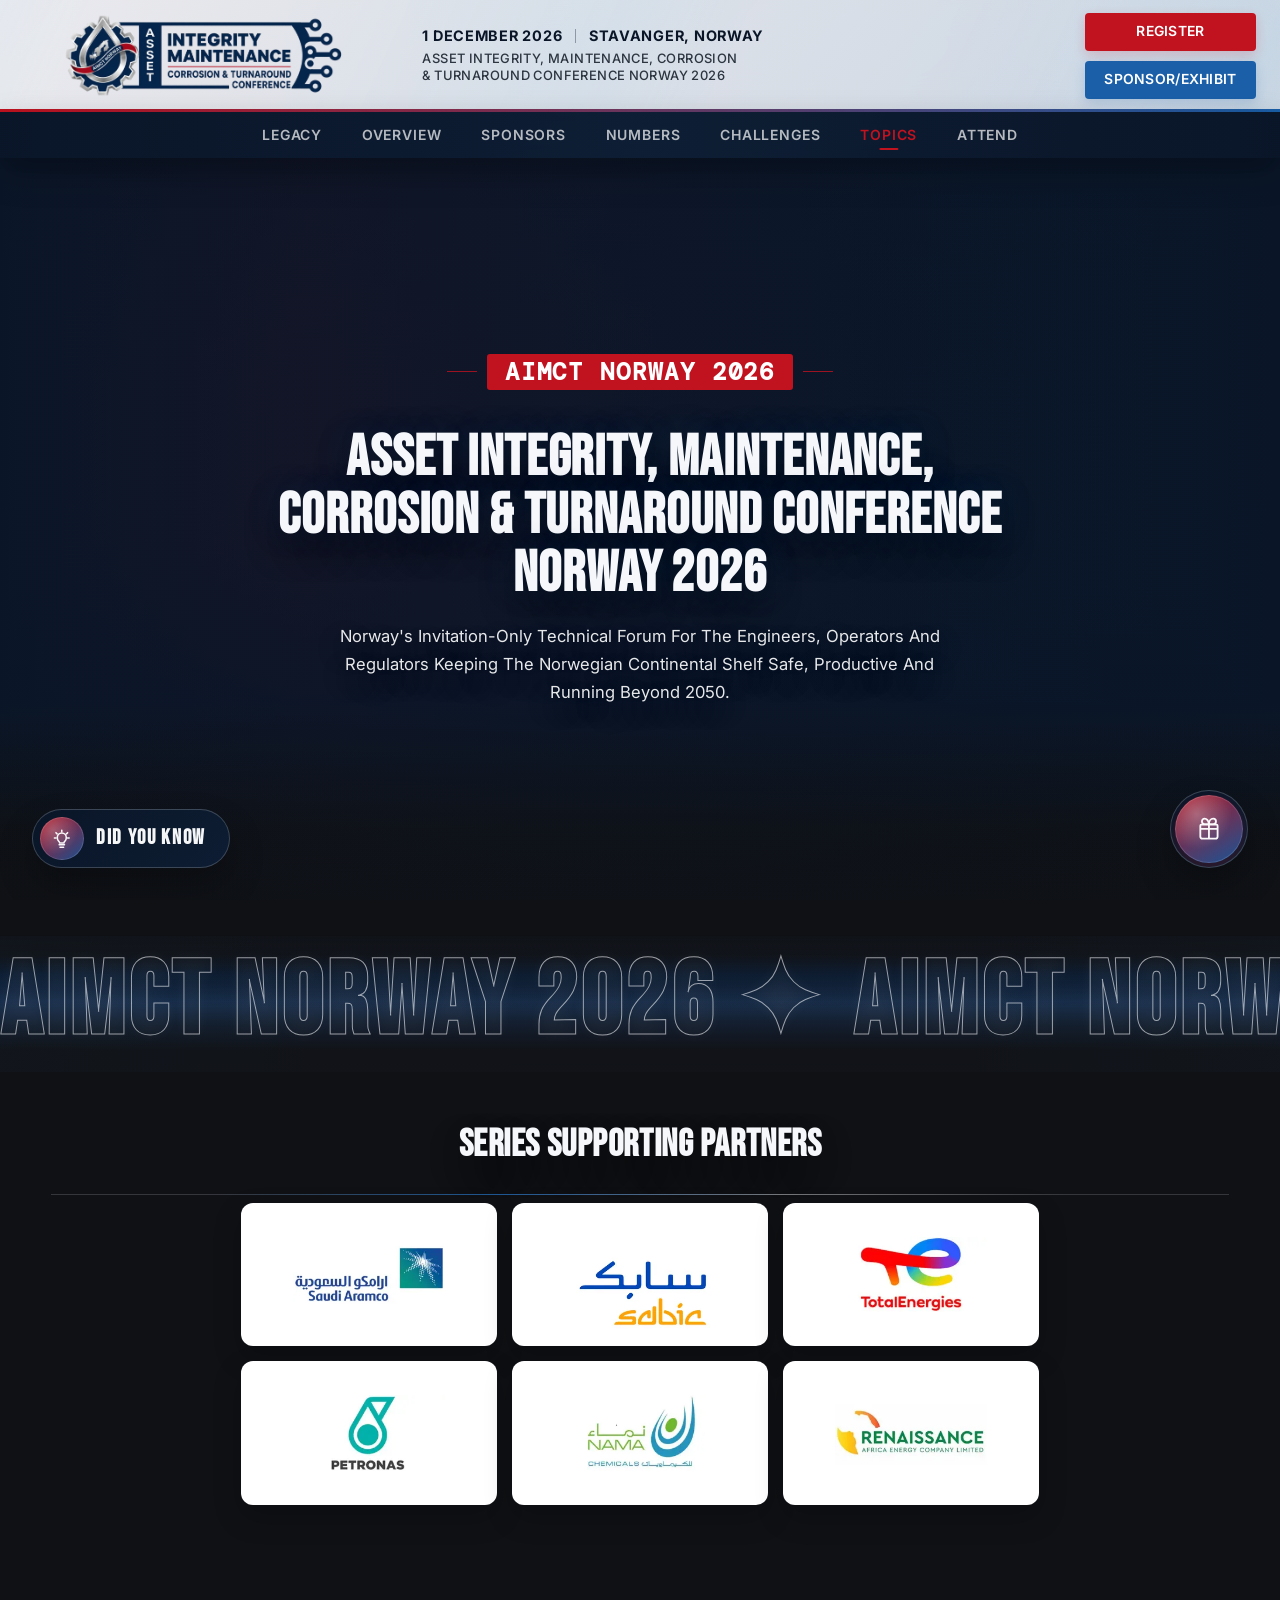
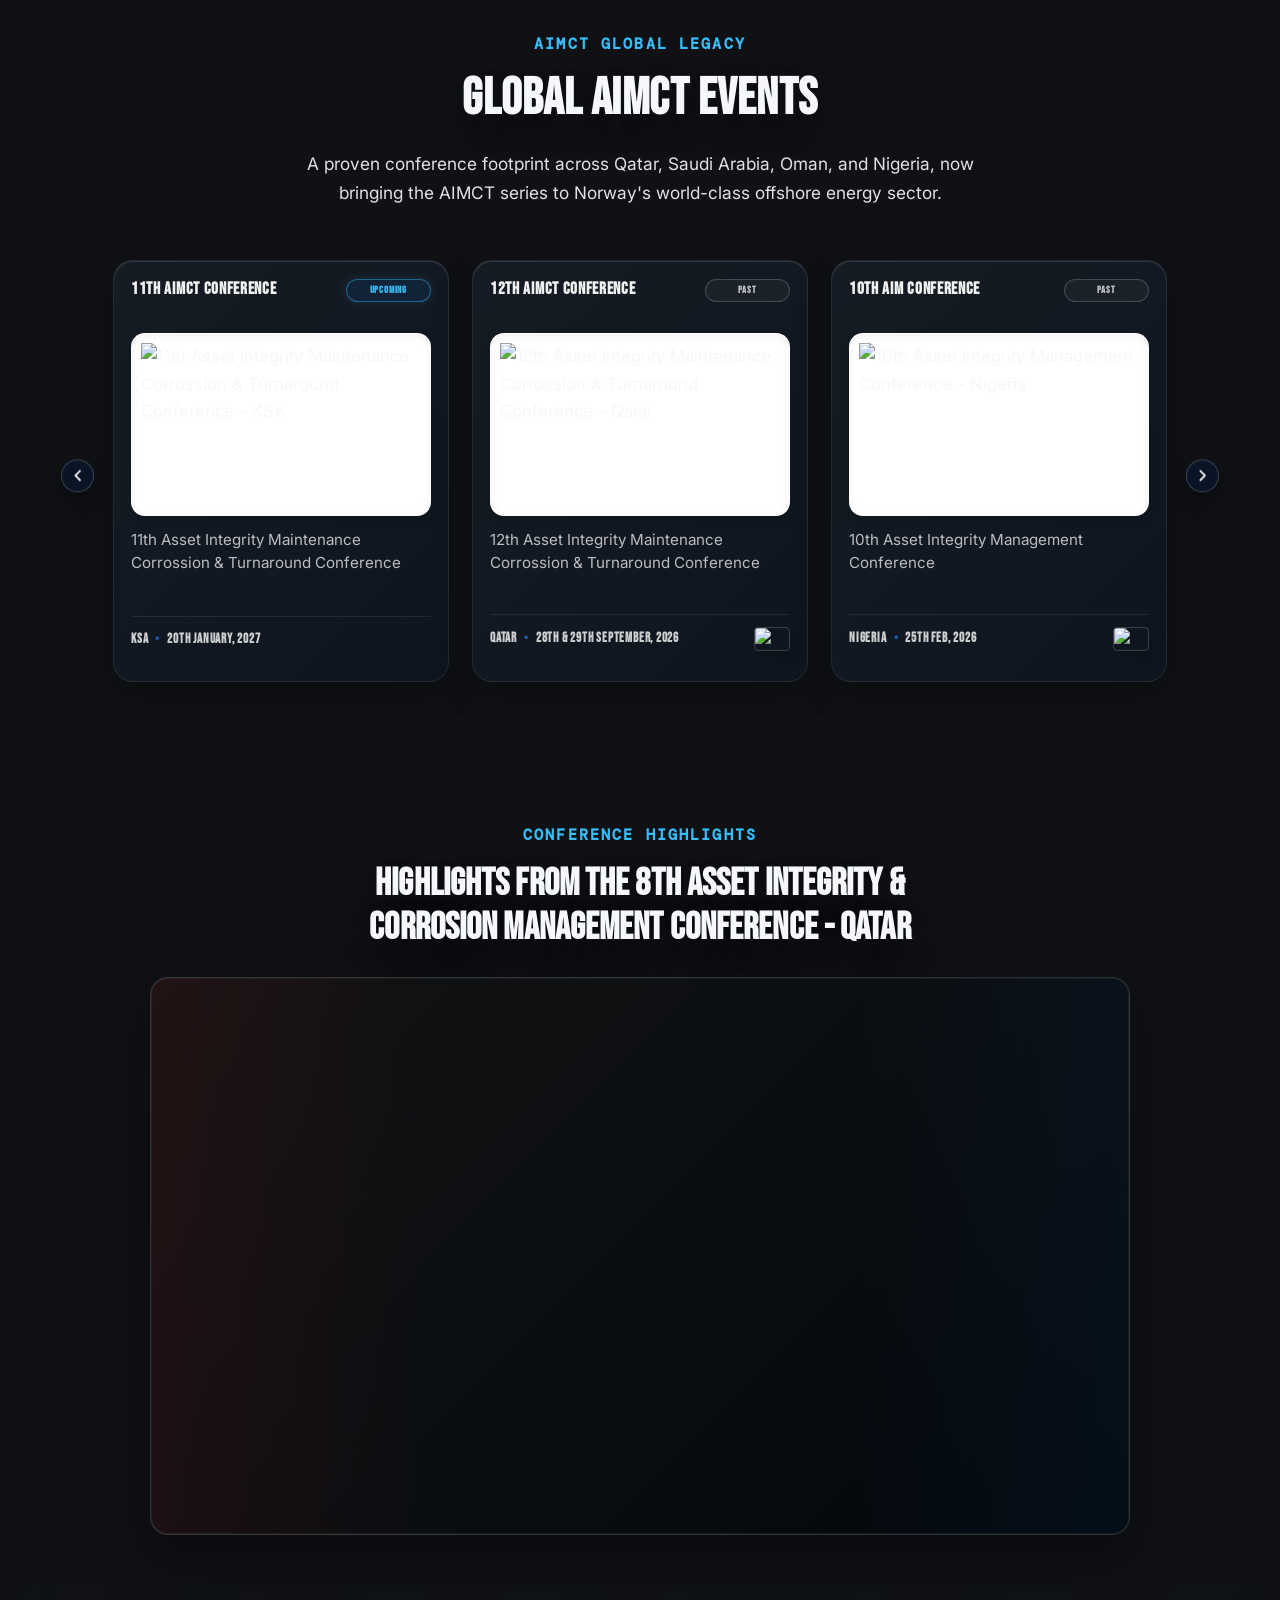
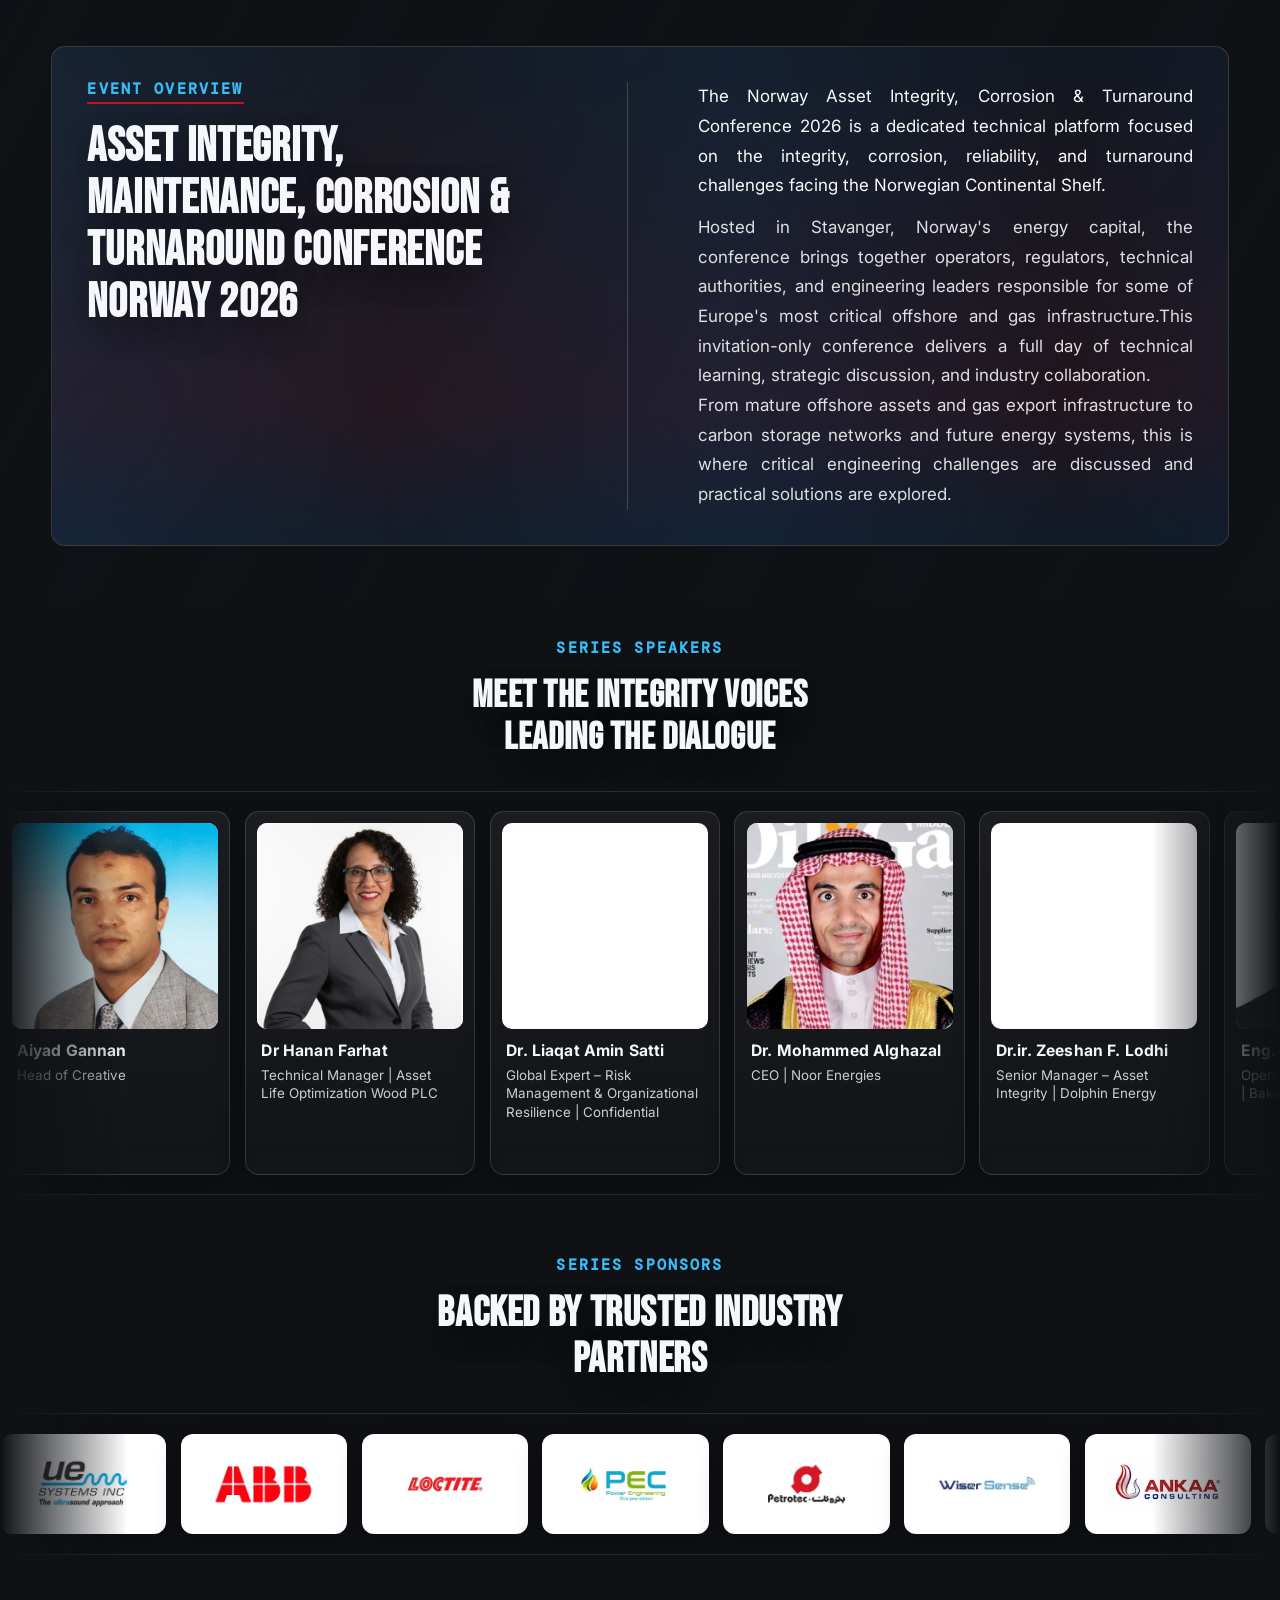
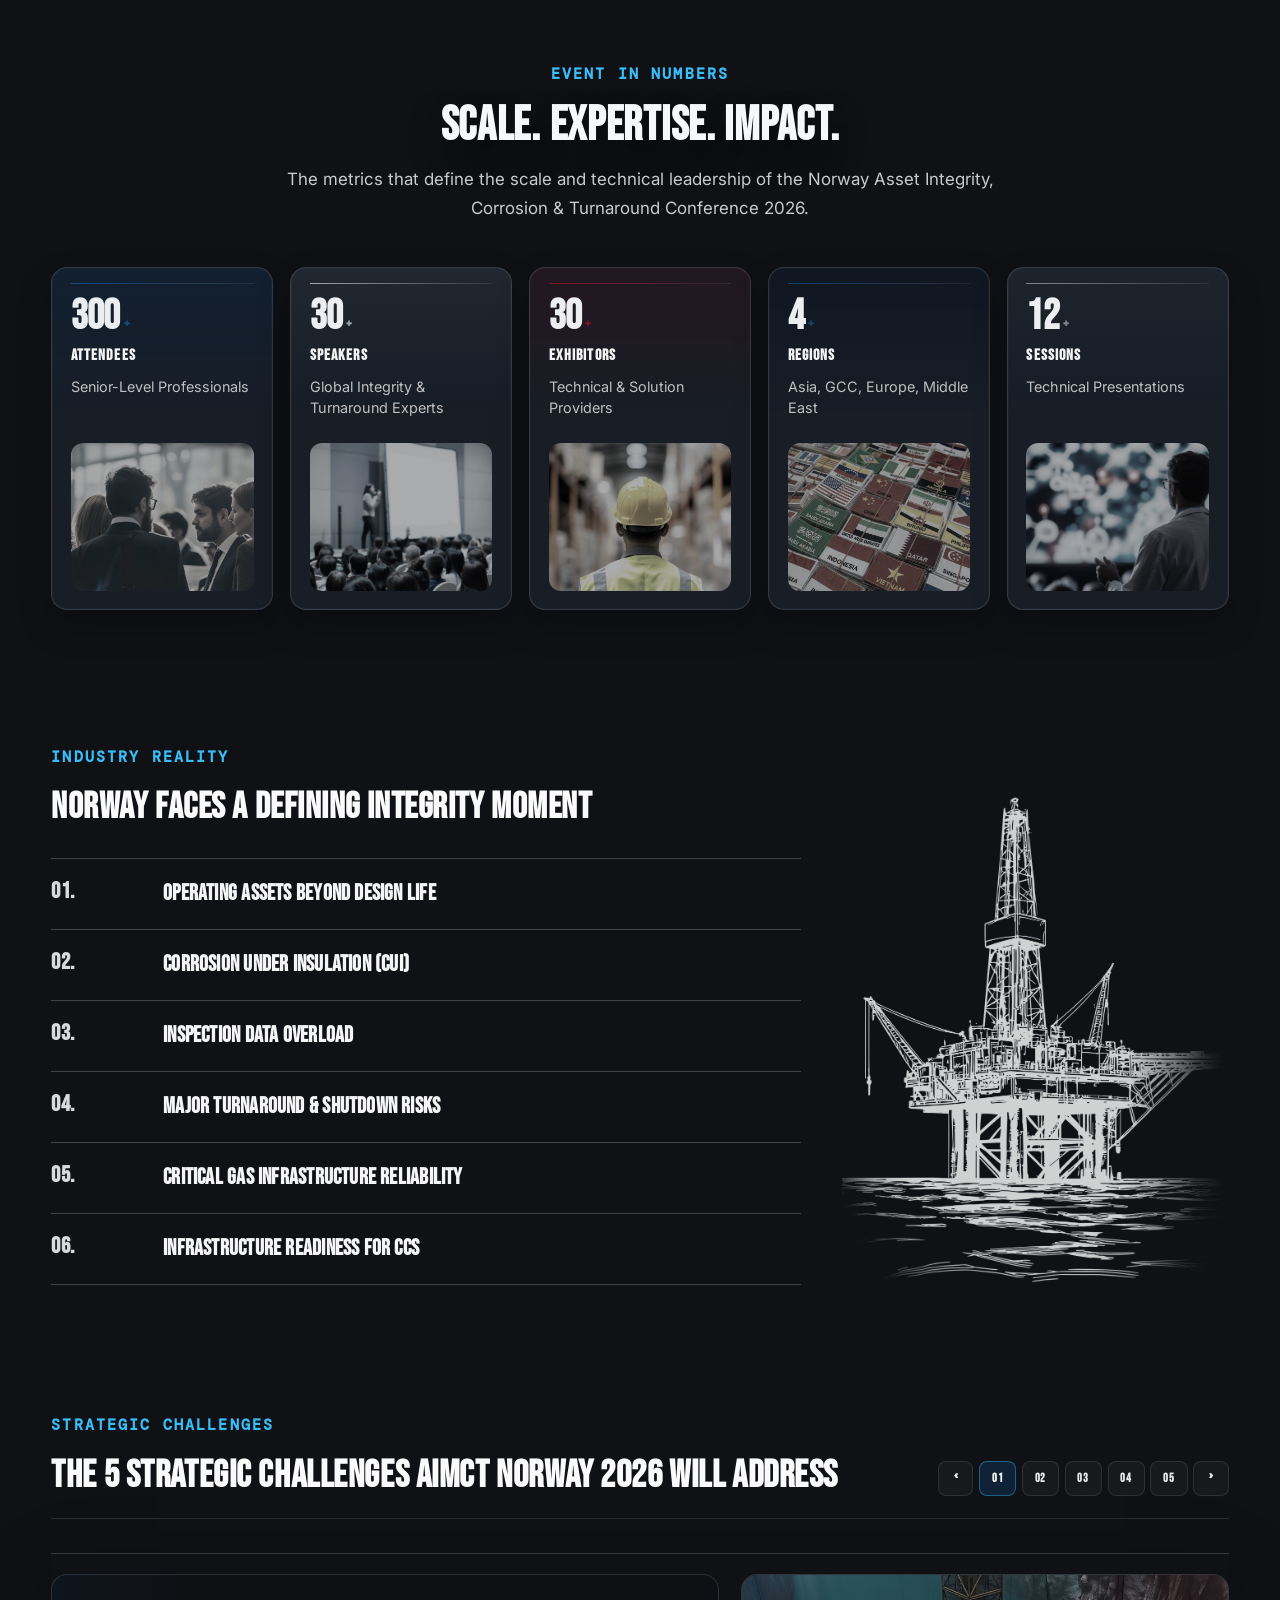
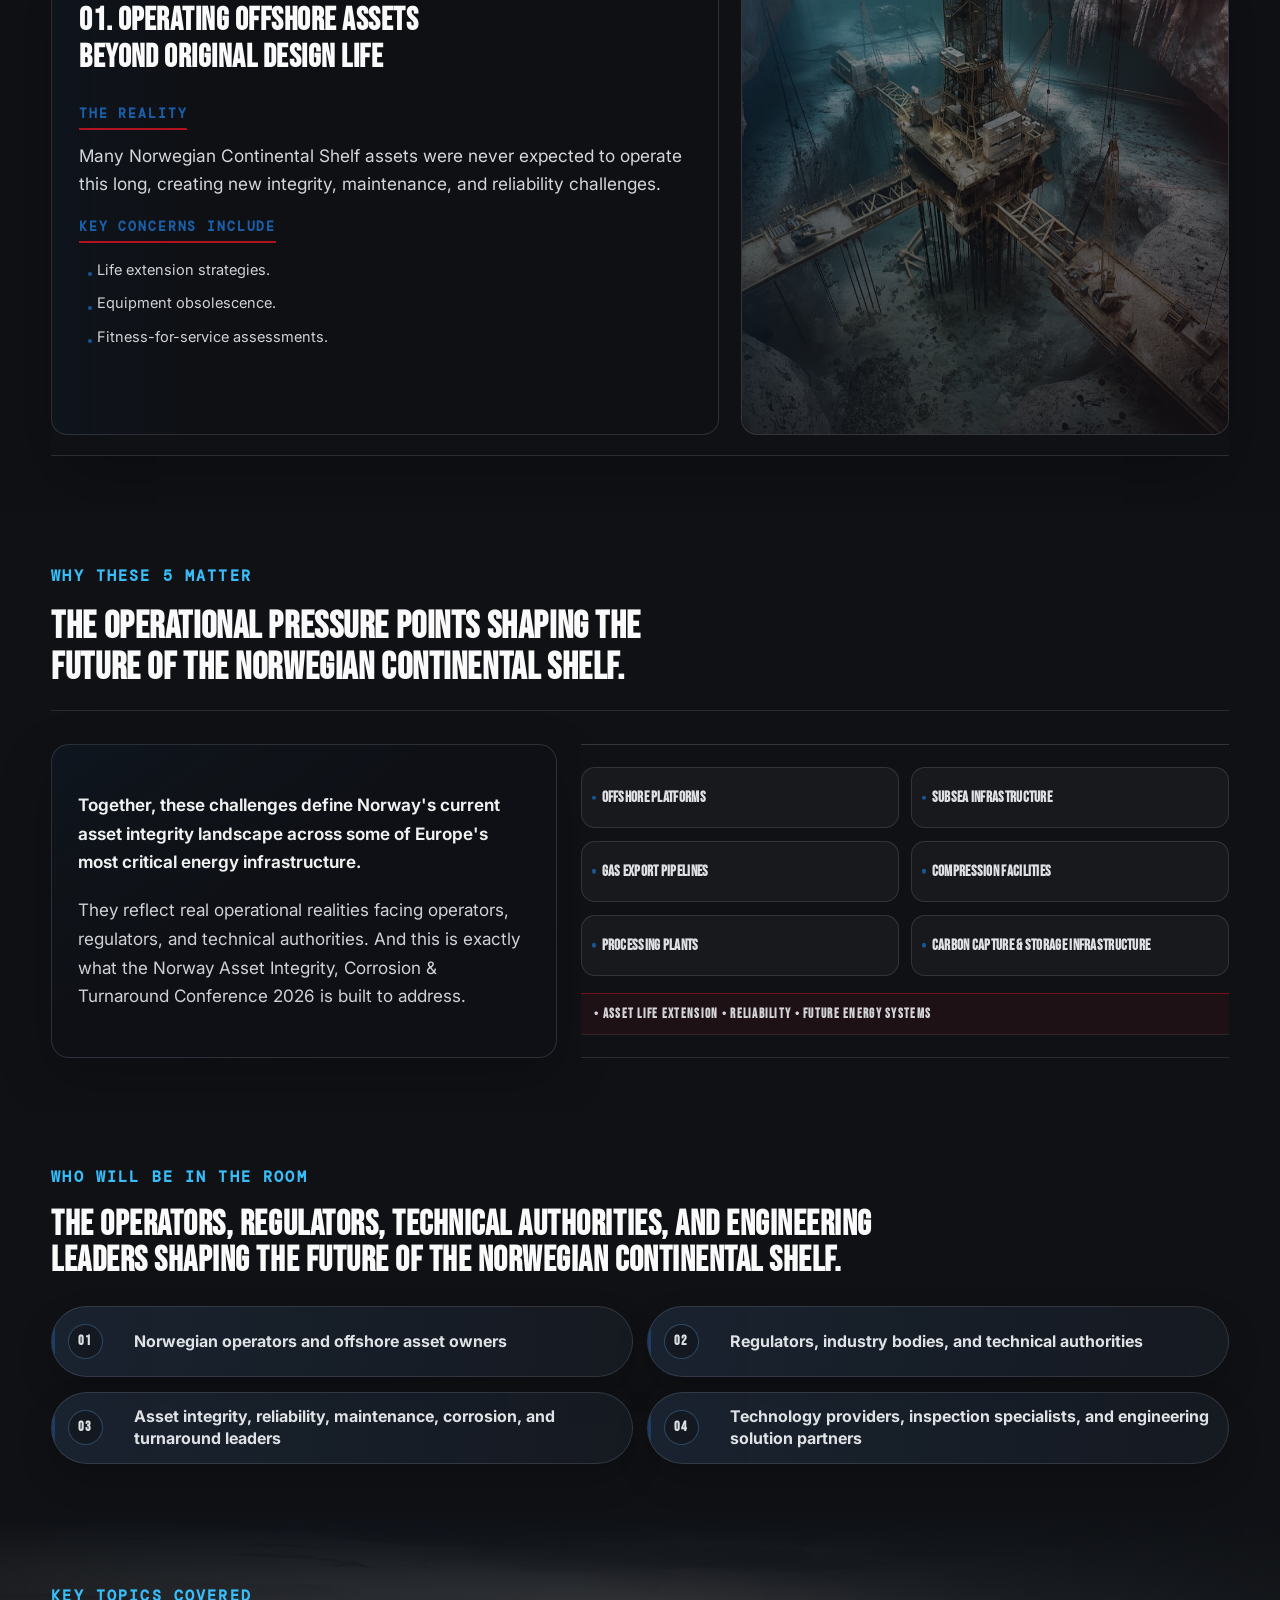
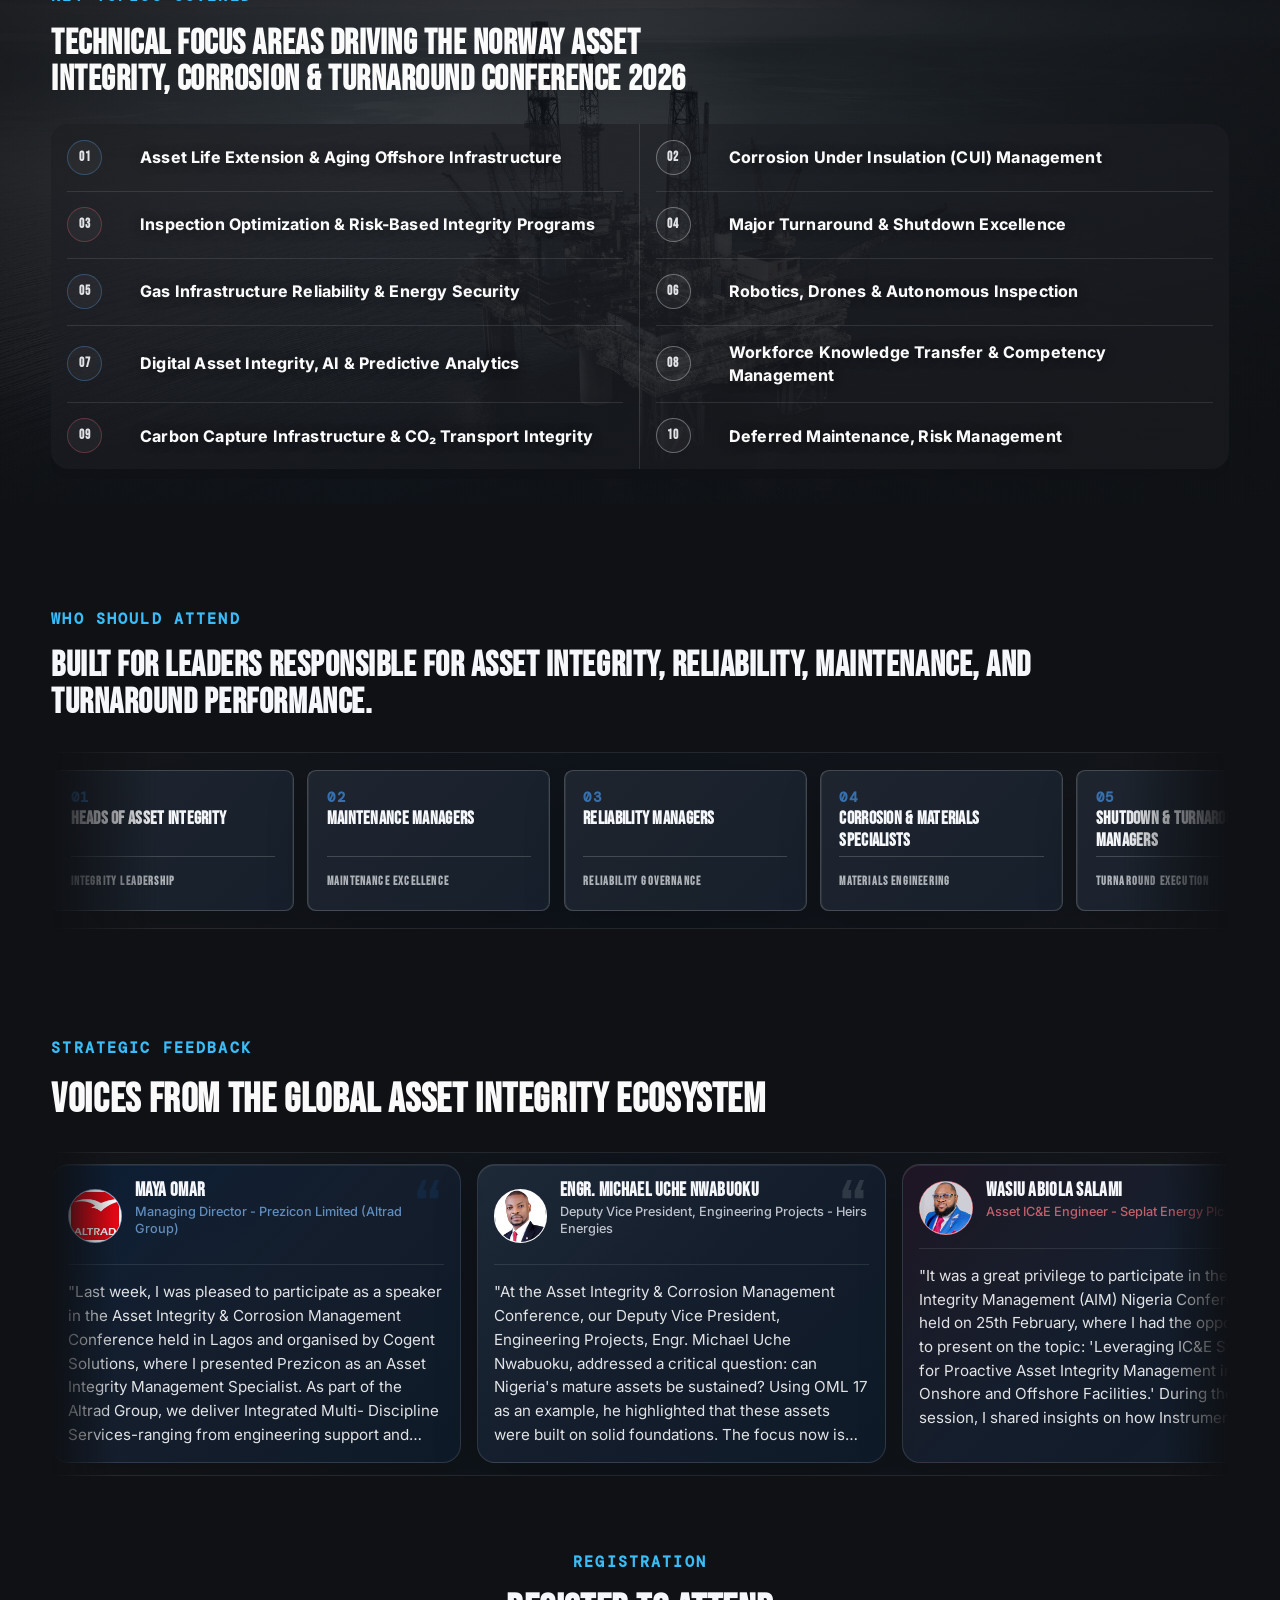
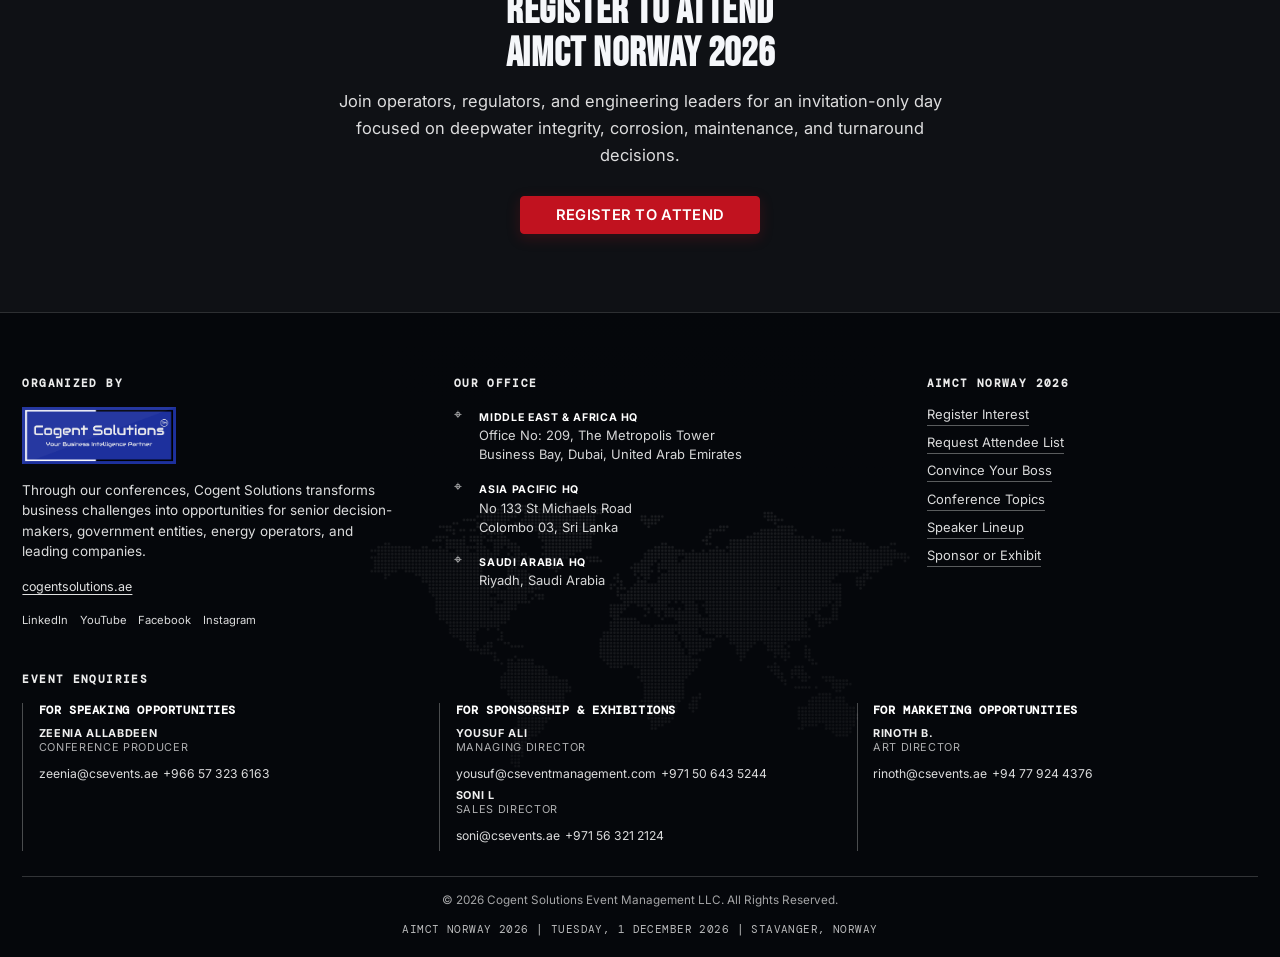
==== commit 6dbdab69: "Update the style" ====
--- a/index.html
+++ b/index.html
@@ -342,15 +342,15 @@
         <p class="marquee__line">
           <span>AIMCT NORWAY 2026 ✦</span>
           
-          <span>ASSET INTEGRITY ✦</span>
+          <span>AIMCT NORWAY 2026 ✦</span>
           
-          <span>CORROSION MANAGEMENT ✦</span>
+          <span>AIMCT NORWAY 2026 ✦</span>
           
         </p>
         <p class="marquee__line" aria-hidden="true">
-          <span>TURNAROUND EXCELLENCE ✦</span>
+          <span>AIMCT NORWAY 2026 ✦</span>
             
-          <span>RELIABILITY ENGINEERING ✦</span>
+          <span>AIMCT NORWAY 2026 ✦</span>
           
           <span>AIMCT NORWAY 2026 ✦</span>
           
@@ -1201,9 +1201,9 @@
                   <li>Equipment obsolescence.</li>
                   <li>Fitness-for-service assessments.</li>
                 </ul>
-                <p class="strategic-slide__risk">
+                <!-- <p class="strategic-slide__risk">
                   <span>The Risk:</span> Operators must balance asset longevity with safety, reliability, and operational performance.
-                </p>
+                </p> -->
               </div>
               <figure class="strategic-slide__media">
                 <img src="./assets/images/stc1.jpg"
@@ -1225,9 +1225,9 @@
                   <li>Risk-based inspection.</li>
                   <li>Coating performance.</li>
                 </ul>
-                <p class="strategic-slide__risk">
+                <!-- <p class="strategic-slide__risk">
                   <span>The Risk:</span> Hidden corrosion can lead to unexpected failures, increased costs, and production disruptions.
-                </p>
+                </p> -->
               </div>
               <figure class="strategic-slide__media">
                 <img src="./assets/images/stc2.jpg"
@@ -1249,9 +1249,9 @@
                   <li>Contractor productivity.</li>
                   <li>Workpack planning.</li>
                 </ul>
-                <p class="strategic-slide__risk">
+                <!-- <p class="strategic-slide__risk">
                   <span>The Risk:</span> Poor execution can result in delays, cost overruns, and increased integrity risk.
-                </p>
+                </p> -->
               </div>
               <figure class="strategic-slide__media">
                 <img src="./assets/images/stc7.webp"
@@ -1273,9 +1273,9 @@
                   <li>Compression systems.</li>
                   <li>Processing facilities.</li>
                 </ul>
-                <p class="strategic-slide__risk">
+                <!-- <p class="strategic-slide__risk">
                   <span>The Risk:</span> Infrastructure failures can impact production continuity and regional energy supply.
-                </p>
+                </p> -->
               </div>
               <figure class="strategic-slide__media">
                 <img src="./assets/images/stc4.webp"
@@ -1296,9 +1296,9 @@
                   <li>Asset repurposing.</li>
                   <li>Long-term monitoring.</li>
                 </ul>
-                <p class="strategic-slide__risk">
+                <!-- <p class="strategic-slide__risk">
                   <span>The Risk:</span> New operating conditions introduce integrity challenges that require proactive management.
-                </p>
+                </p> -->
               </div>
               <figure class="strategic-slide__media">
                 <img src="./assets/images/stc5.webp"
--- a/style.css
+++ b/style.css
@@ -1099,11 +1099,11 @@
 
 .site-nav__toggle {
   display: none;
-  border: 1px solid rgba(56, 189, 248, 0.28);
+  border: 0;
   border-radius: 50%;
-  background: rgba(10, 22, 40, 0.78);
-  backdrop-filter: blur(6px);
-  box-shadow: 0 4px 10px rgba(0, 0, 0, 0.3);
+  background: transparent;
+  backdrop-filter: none;
+  box-shadow: none;
   width: 2.6rem;
   height: 2.6rem;
   padding: 0.32rem 0.4rem;
@@ -1121,8 +1121,8 @@
 
 .site-nav__toggle:hover,
 .site-nav__toggle:focus-visible {
-  background: rgba(56, 189, 248, 0.16);
-  border-color: rgba(56, 189, 248, 0.46);
+  background: transparent;
+  border-color: transparent;
   transform: scale(1.06);
 }
 
@@ -1143,8 +1143,8 @@
 
 .site-nav__toggle-line {
   display: block;
-  width: 1.36rem;
-  height: 1px;
+  width: 1.58rem;
+  height: 2px;
   border-radius: 2px;
   background: var(--color-primary);
   transition: transform 180ms ease, opacity 180ms ease;
@@ -1313,17 +1313,7 @@
 }
 
 .hero::after {
-  content: "";
-  position: absolute;
-  inset: 0;
-  z-index: -1;
-  pointer-events: none;
-  opacity: 0.46;
-  background:
-    radial-gradient(circle at 14% 16%, rgba(193, 18, 31, 0.12) 0%, rgba(193, 18, 31, 0) 24%),
-    radial-gradient(circle at 86% 18%, rgba(26, 95, 168, 0.04) 0%, rgba(26, 95, 168, 0) 28%);
-  background-size: auto, auto;
-  background-position: 0 0, 0 0;
+  content: none;
 }
 
 .hero__content {
@@ -1346,7 +1336,6 @@
   justify-items: center;
   gap: clamp(1rem, 2vw, 1.8rem);
   margin-inline: auto;
-  animation: hero-copy-enter 860ms cubic-bezier(0.22, 0.78, 0.26, 1) 160ms both;
 }
 
 .hero .container {
@@ -1456,13 +1445,7 @@
 }
 
 .hero__kicker-bar::after {
-  content: "";
-  position: absolute;
-  inset: 0;
-  background: currentColor;
-  transform: scaleX(0.35);
-  transform-origin: center;
-  animation: hero-kicker-pulse 2.8s ease-in-out infinite;
+  content: none;
 }
 
 @keyframes hero-kicker-shimmer {
@@ -1724,7 +1707,6 @@
   line-height: 1.02;
   color: var(--color-bg);
   text-shadow: 0 16px 34px rgba(0, 0, 0, 0.48), 0 0 34px rgba(26, 95, 168, 0.18);
-  animation: hero-title-breathe 6.5s ease-in-out infinite;
 }
 
 .hero__title-line {
@@ -2260,7 +2242,164 @@
   padding: clamp(0.9rem, 2.2vw, 1.6rem);
 }
 
+@media (max-width: 992px) {
+  .strategic-slide_div {
+    padding: clamp(1.25rem, 3vw, 1.7rem) var(--gutter) clamp(0.65rem, 1.6vw, 0.95rem);
+  }
+
+  #strategic-partner-title {
+    margin: 0 !important;
+    font-size: clamp(1rem, 2.4vw, 1.28rem);
+    line-height: 1.05;
+  }
+
+  .strategic-logos-wrapper .supporting-partners__logos {
+    width: min(100% - (2 * clamp(1rem, 3vw, 1.6rem)), 920px);
+    padding-top: 0.12rem;
+    padding-bottom: clamp(1.65rem, 3.4vw, 2.25rem);
+  }
+
+  .strategic-logos-wrapper .supporting-partners__row,
+  #supporting-partners .supporting-partners__row,
+  #series-supporting-partners .supporting-partners__row {
+    align-items: flex-start;
+    margin-top: 0;
+  }
+
+  .strategic-logos-wrapper .supporting-partners__row--featured .supporting-partners__logo {
+    flex-basis: clamp(160px, 28vw, 220px);
+    width: clamp(160px, 28vw, 220px);
+    height: clamp(92px, 15vw, 122px);
+  }
+
+  #supporting-partners.section {
+    padding-top: clamp(1.45rem, 3.4vw, 2.2rem);
+    padding-bottom: clamp(1.45rem, 3.4vw, 2.2rem);
+  }
+
+  #supporting-partners .supporting-partners__inner,
+  #series-supporting-partners .supporting-partners__inner {
+    gap: clamp(1.1rem, 2.7vw, 1.55rem);
+  }
+
+  #supporting-partners .supporting-partners__head,
+  #series-supporting-partners .supporting-partners__head {
+    gap: clamp(0.38rem, 1.2vw, 0.58rem);
+    margin-bottom: 0.15rem;
+  }
+
+  #supporting-partners .supporting-partners__title,
+  #series-supporting-partners .supporting-partners__title {
+    max-width: min(24rem, 92vw);
+    font-size: clamp(1.18rem, 3.2vw, 1.8rem);
+    line-height: 1.12;
+  }
+
+  #supporting-partners .supporting-partners__logos,
+  #series-supporting-partners .supporting-partners__logos {
+    width: min(100% - (2 * clamp(1rem, 3vw, 1.6rem)), 920px);
+    padding-top: 0.12rem;
+  }
+
+  #supporting-partners .supporting-partners__row--featured .supporting-partners__logo {
+    flex-basis: clamp(160px, 26vw, 220px);
+    width: clamp(160px, 26vw, 220px);
+    height: clamp(92px, 14.5vw, 122px);
+  }
+
+  #series-supporting-partners {
+    padding-top: clamp(1.45rem, 3.4vw, 2.2rem);
+  }
+}
+
 @media (max-width: 640px) {
+  .strategic-slide_div {
+    padding: 1.15rem var(--gutter) 0.62rem;
+  }
+
+  #strategic-partner-title {
+    font-size: clamp(0.88rem, 4vw, 1.05rem);
+  }
+
+  .strategic-logos-wrapper .supporting-partners__logos {
+    width: min(100% - 2rem, 360px);
+    padding-top: 0;
+    padding-bottom: 1.65rem;
+  }
+
+  .strategic-logos-wrapper .supporting-partners__row--featured,
+  #supporting-partners .supporting-partners__row--featured,
+  #series-supporting-partners .supporting-partners__row--featured {
+    transform: translateY(-0.75rem);
+  }
+
+  .strategic-logos-wrapper .supporting-partners__row--featured .supporting-partners__logo {
+    flex-basis: clamp(156px, 48vw, 190px);
+    width: clamp(156px, 48vw, 190px);
+    height: clamp(88px, 27vw, 108px);
+  }
+
+  #supporting-partners.section {
+    padding-top: 1.55rem;
+    padding-bottom: 1.65rem;
+  }
+
+  #supporting-partners .supporting-partners__inner,
+  #series-supporting-partners .supporting-partners__inner {
+    gap: 1.05rem;
+  }
+
+  #supporting-partners .supporting-partners__kicker {
+    font-size: clamp(0.72rem, 3.3vw, 0.86rem);
+    letter-spacing: 0.13em;
+  }
+
+  #supporting-partners .supporting-partners__title,
+  #series-supporting-partners .supporting-partners__title {
+    max-width: min(17rem, 90vw);
+    font-size: clamp(1rem, 5vw, 1.36rem);
+    line-height: 1.16;
+  }
+
+  #supporting-partners .supporting-partners__logos,
+  #series-supporting-partners .supporting-partners__logos {
+    width: min(100% - 1.5rem, 380px);
+    padding-top: 0;
+  }
+
+  #supporting-partners .supporting-partners__row {
+    gap: 0.8rem;
+  }
+
+  #supporting-partners .supporting-partners__row--featured .supporting-partners__logo {
+    flex-basis: clamp(150px, 48vw, 190px);
+    width: clamp(150px, 48vw, 190px);
+    height: clamp(88px, 27vw, 108px);
+  }
+
+  #norway-sponsors-partners .supporting-partners__logos {
+    width: min(100% - 1.5rem, 420px);
+  }
+
+  #norway-sponsors-partners .supporting-partners__row {
+    display: grid;
+    grid-template-columns: repeat(2, minmax(0, 1fr));
+    gap: clamp(0.58rem, 3vw, 0.8rem);
+    align-items: stretch;
+  }
+
+  #norway-sponsors-partners .supporting-partners__row--featured .supporting-partners__logo,
+  #norway-sponsors-partners .supporting-partners__logo {
+    width: 100%;
+    min-width: 0;
+    height: clamp(86px, 28vw, 112px);
+    padding: clamp(0.42rem, 2.4vw, 0.68rem);
+  }
+
+  #series-supporting-partners {
+    padding-top: 1.55rem;
+  }
+
   #series-supporting-partners .supporting-partners__logos {
     grid-template-columns: repeat(2, minmax(0, 1fr));
     gap: clamp(0.52rem, 2.8vw, 0.72rem);
@@ -7524,6 +7663,7 @@
     justify-content: space-between;
     gap: 0.6rem;
     padding: 0.58rem clamp(0.82rem, 4vw, 1.1rem);
+    overflow: visible;
     background:
       linear-gradient(90deg, rgba(10, 22, 40, 0.98), rgba(14, 30, 53, 0.98), rgba(10, 22, 40, 0.98));
   }
@@ -7561,6 +7701,7 @@
     left: 0;
     right: 0;
     top: 100%;
+    z-index: 6;
     width: 100%;
     padding-inline: clamp(0.82rem, 4vw, 1.1rem);
     background: #05070b;
@@ -7598,7 +7739,7 @@
 
   .global-events__stage {
     padding-block: clamp(0.85rem, 1.8vw, 1.3rem) clamp(0.78rem, 1.6vw, 1.15rem);
-    padding-inline: clamp(2.45rem, 4.4vw, 3.3rem);
+    padding-inline: clamp(3rem, 5.4vw, 4rem);
   }
 
   .global-events__cards {
@@ -7894,6 +8035,39 @@
     line-height: 1.55;
   }
 
+  .strategic__title-col,
+  .strategic__head,
+  .matter__head,
+  .in-room__head,
+  .topics__head,
+  .attend__head,
+  .testimonials__head {
+    justify-items: center;
+    text-align: center;
+  }
+
+  .integrity-moment__kicker,
+  .strategic__kicker,
+  .matter__kicker,
+  .in-room__kicker,
+  .topics__kicker,
+  .attend__kicker,
+  .testimonials__kicker {
+    justify-self: center;
+    margin-inline: auto;
+  }
+
+  .integrity-moment__title,
+  .strategic__title,
+  .matter__title,
+  .in-room__title,
+  .topics__title,
+  .attend__title,
+  .testimonials__title {
+    margin-inline: auto;
+    text-align: center;
+  }
+
   .hero__centerpiece {
     gap: 0.9rem;
   }
@@ -8050,7 +8224,7 @@
 
   .global-events__controls {
     width: 100%;
-    padding-inline: clamp(0.24rem, 0.95vw, 0.5rem);
+    padding-inline: clamp(0.34rem, 1.2vw, 0.62rem);
     top: 50%;
   }
 
@@ -8061,7 +8235,7 @@
 
   .global-events__stage {
     padding-block: 0.7rem 1.35rem;
-    padding-inline: clamp(2.05rem, 6.8vw, 2.7rem);
+    padding-inline: clamp(2.85rem, 10vw, 3.45rem);
     overflow-x: hidden;
     overflow-y: visible;
   }
@@ -8200,7 +8374,7 @@
     grid-template-columns: 1fr;
     align-items: start;
     gap: 0.82rem;
-    padding-bottom: 0;
+    padding-bottom: clamp(0.7rem, 3.8vw, 1rem);
   }
 
   .strategic__title {
@@ -8339,6 +8513,7 @@
     justify-self: center;
     align-self: center;
     margin-top: 0.18rem;
+    margin-bottom: clamp(0.7rem, 3.8vw, 1rem);
     justify-content: center;
     max-width: 100%;
     overflow-x: auto;
@@ -8347,6 +8522,10 @@
   .strategic__arrow {
     width: 1.85rem;
     height: 1.85rem;
+  }
+
+  .strategic__arrow {
+    display: none;
   }
 
   .strategic__dot {
@@ -8359,7 +8538,7 @@
   .matter__head {
     grid-template-columns: 1fr;
     gap: 0.55rem;
-    padding-bottom: 0;
+    padding-bottom: clamp(0.82rem, 4vw, 1.12rem);
   }
 
   .matter__layout {
@@ -8654,6 +8833,10 @@
     display: none;
   }
 
+  .site-footer__col--links {
+    display: none;
+  }
+
   .site-footer__copy {
     max-width: 100%;
     font-size: clamp(0.84rem, 0.12vw + 0.81rem, 0.92rem);
@@ -8669,6 +8852,8 @@
 
   .site-footer__enquiries {
     grid-template-columns: 1fr;
+    justify-items: center;
+    gap: 1.05rem;
   }
 
   .site-footer__brand,
@@ -8686,7 +8871,44 @@
   .site-footer__contact-card {
     width: min(100%, 320px);
     margin-inline: auto;
-    text-align: left;
+    padding-left: 0;
+    border-left: 0;
+    text-align: center;
+  }
+
+  .site-footer__contact-card p {
+    justify-items: center;
+    gap: 0.02rem;
+    margin-bottom: 0.18rem;
+  }
+
+  .site-footer__contact-card strong {
+    font-weight: 900;
+    letter-spacing: 0.08em;
+    color: #ffffff;
+  }
+
+  .site-footer__contact-card span {
+    font-weight: 500;
+    letter-spacing: 0.075em;
+  }
+
+  .site-footer__contact-card a {
+    display: flex;
+    width: fit-content;
+    min-height: 0;
+    margin-inline: auto;
+    justify-content: center;
+    padding-block: 0.08rem;
+    line-height: 1.18;
+  }
+
+  .site-footer__contact-card a + a {
+    margin-top: 0.02rem;
+  }
+
+  .site-footer__contact-card a + p {
+    margin-top: 0.52rem;
   }
 
   .site-footer__bottom {
@@ -8895,6 +9117,8 @@
     border-bottom: 1px solid rgba(245, 247, 250, 0.18);
     padding-right: 0;
     padding-bottom: 1rem;
+    justify-items: center;
+    text-align: center;
   }
 
   .overview__content {
@@ -8903,6 +9127,8 @@
 
   .overview__title {
     max-width: 100%;
+    margin-inline: auto;
+    text-align: center;
   }
 
   .overview-image img {
@@ -8958,7 +9184,7 @@
 
 @media (max-width: 640px) {
   .register-main {
-    padding-top: var(--register-nav-offset, clamp(9.2rem, 38vw, 12.5rem));
+    padding-top: var(--register-nav-offset, clamp(7.2rem, 30vw, 8.8rem));
   }
 
   .site-nav__top {
@@ -9085,6 +9311,162 @@
   }
 }
 
+@keyframes site-nav-mobile-badge-in {
+  from {
+    opacity: 0;
+    transform: translate(-50%, 0.85rem);
+  }
+
+  to {
+    opacity: 1;
+    transform: translate(-50%, 0);
+  }
+}
+
+@media (max-width: 640px) {
+  .site-nav__top {
+    grid-template-columns: minmax(0, 1fr) auto;
+    min-height: clamp(62px, 10vw, 78px);
+    max-height: none;
+    overflow: visible;
+    align-items: center;
+    padding-inline: clamp(0.62rem, 2.8vw, 1rem);
+  }
+
+  .site-nav__top-cell {
+    min-height: 0;
+    padding-block: clamp(0.24rem, 1vw, 0.42rem);
+    padding-inline: 0;
+  }
+
+  .site-nav__brand {
+    grid-column: 1;
+    grid-row: 1;
+    justify-content: flex-start;
+    padding: 0;
+  }
+
+  .site-nav__logo {
+    height: clamp(46px, 9.2vw, 68px);
+    max-width: min(54vw, 260px);
+  }
+
+  .site-nav__toggle {
+    grid-column: 2;
+    grid-row: 1;
+    justify-self: end;
+    margin-right: clamp(0.45rem, 2.5vw, 0.95rem);
+  }
+
+  .site-nav__event {
+    position: absolute;
+    z-index: 4;
+    left: 50%;
+    top: calc(100% + clamp(0.75rem, 3vw, 1.05rem));
+    bottom: auto;
+    grid-column: auto;
+    grid-row: auto;
+    width: fit-content;
+    min-width: min(54vw, 11.4rem);
+    max-width: min(62vw, 13.8rem);
+    padding: 0.46rem 0.72rem 0.42rem;
+    justify-items: center;
+    gap: 0;
+    border: 1px solid rgba(255, 255, 255, 0.34);
+    border-radius: 999px;
+    background:
+      linear-gradient(135deg, rgba(255, 255, 255, 0.96), rgba(232, 239, 248, 0.92)),
+      linear-gradient(90deg, rgba(193, 18, 31, 0.12), rgba(26, 95, 168, 0.14));
+    box-shadow:
+      0 14px 26px rgba(7, 19, 38, 0.2),
+      0 0 0 1px rgba(26, 95, 168, 0.1) inset;
+    text-align: center;
+    transform: translate(-50%, 0);
+    animation: site-nav-mobile-badge-in 620ms ease-out 120ms both;
+    transition:
+      transform 180ms ease,
+      box-shadow 180ms ease,
+      border-color 180ms ease;
+  }
+
+  .site-nav__event:hover,
+  .site-nav__event:focus-within {
+    transform: translate(-50%, -2px);
+    border-color: rgba(26, 95, 168, 0.36);
+    box-shadow:
+      0 18px 32px rgba(7, 19, 38, 0.24),
+      0 0 0 1px rgba(193, 18, 31, 0.12) inset;
+  }
+
+  .site-nav__event::before,
+  .site-nav__event-sep,
+  .site-nav__event-pin,
+  .site-nav__event-name {
+    display: none;
+  }
+
+  .site-nav__event-date {
+    display: grid;
+    justify-items: center;
+    gap: 0.08rem;
+  }
+
+  .site-nav__event-date-value {
+    font-size: clamp(0.68rem, 1.7vw, 0.82rem);
+    font-weight: 800;
+    line-height: 1.05;
+    letter-spacing: 0.075em;
+    color: var(--color-primary);
+  }
+
+  .site-nav__event-location {
+    width: auto;
+    justify-content: center;
+    font-size: clamp(0.56rem, 1.5vw, 0.68rem);
+    font-weight: 800;
+    line-height: 1.05;
+    letter-spacing: 0.095em;
+    color: var(--color-accent);
+  }
+
+  .hero {
+    padding-top: clamp(9.2rem, 38vw, 11.6rem);
+  }
+}
+
+@media (max-width: 640px) {
+  .site-nav__top {
+    min-height: clamp(58px, 17vw, 72px);
+    padding-inline: clamp(0.56rem, 3.2vw, 0.82rem);
+  }
+
+  .site-nav.is-compact .site-nav__top {
+    min-height: 0;
+    max-height: 0;
+    padding-block: 0;
+    overflow: hidden;
+  }
+
+  .site-nav.is-compact .site-nav__event {
+    display: none;
+  }
+
+  .site-nav__logo {
+    height: clamp(38px, 12vw, 52px);
+    max-width: min(52vw, 198px);
+  }
+
+  .site-nav__event {
+    min-width: min(52vw, 10.8rem);
+    max-width: min(60vw, 13rem);
+    padding: 0.42rem 0.66rem 0.38rem;
+  }
+
+  .hero {
+    padding-top: clamp(9.2rem, 38vw, 11.6rem);
+  }
+}
+
 @media (prefers-reduced-motion: reduce) {
   html {
     scroll-behavior: auto;
@@ -9128,6 +9510,10 @@
     transform: none;
   }
 
+  .site-nav__event {
+    animation: none;
+  }
+
   .splash__progress {
     animation: none;
     box-shadow: 0 0 12px rgba(26, 95, 168, 0.16);
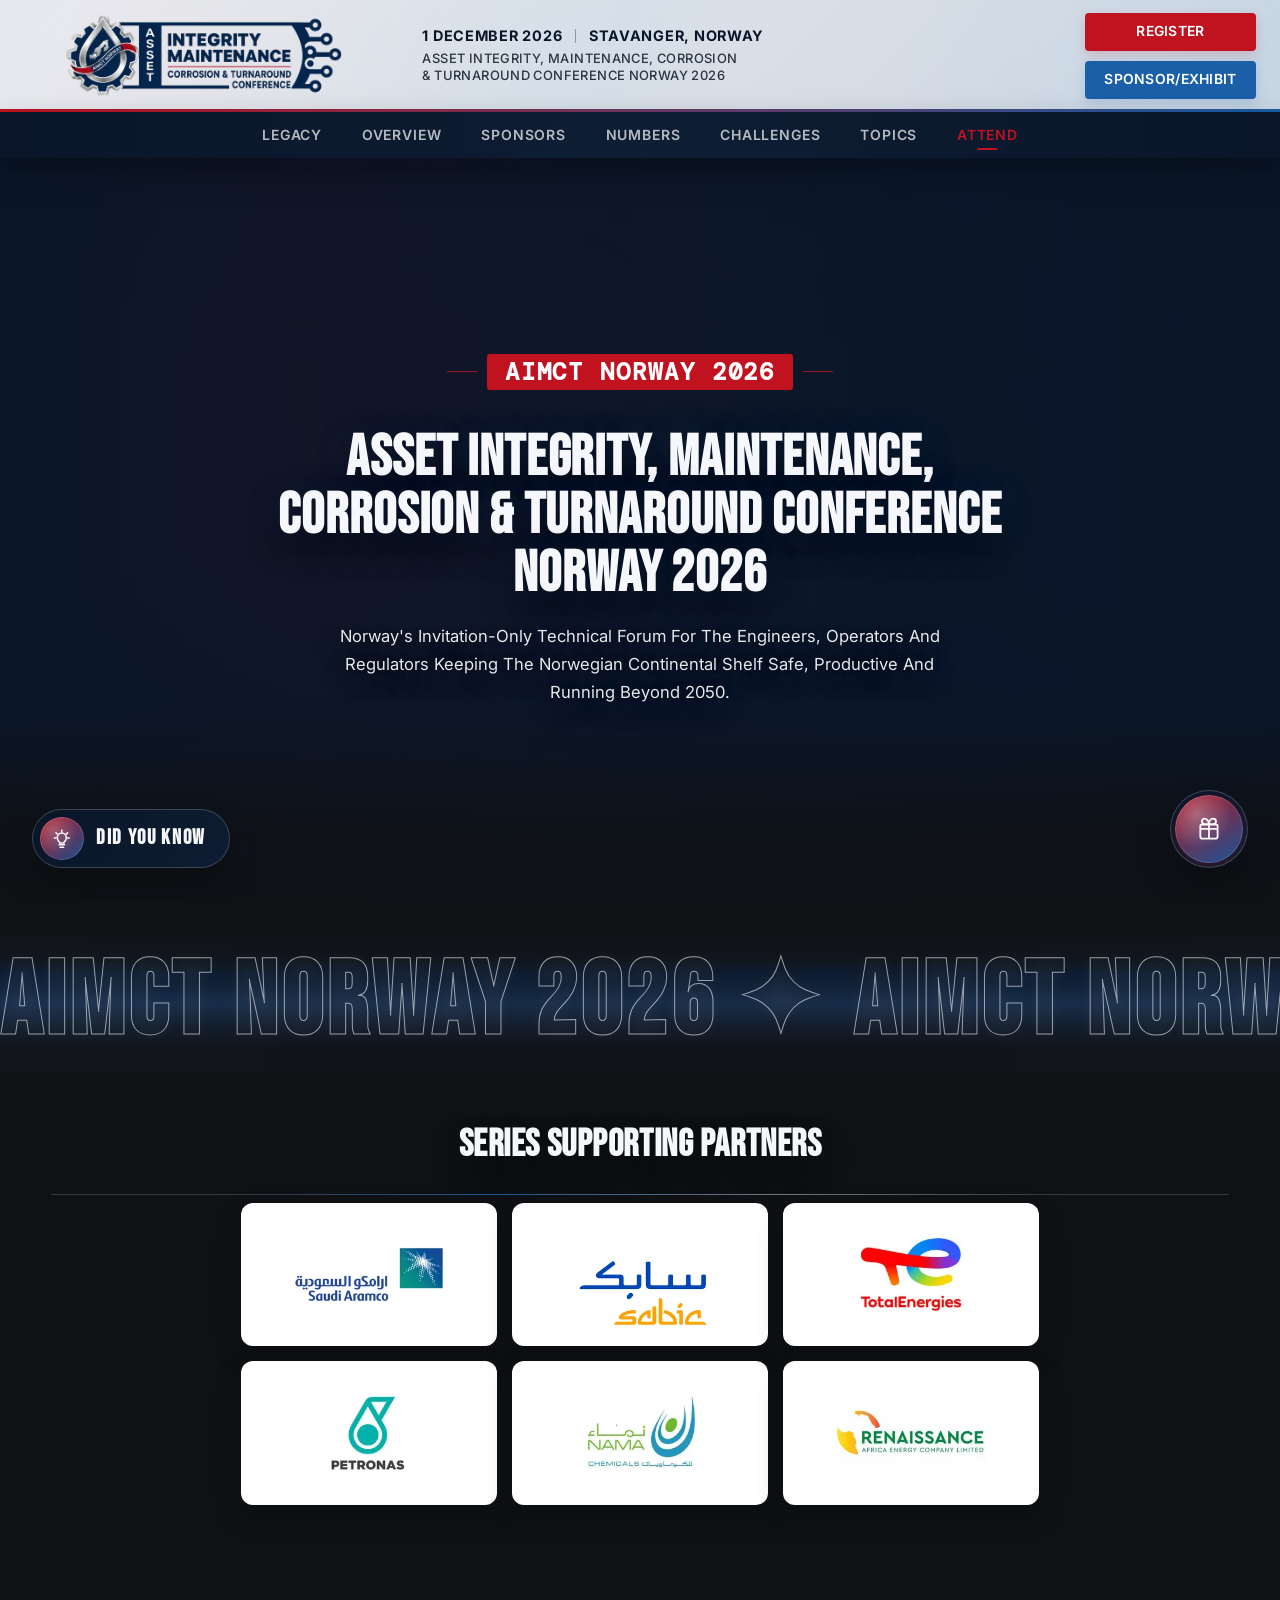
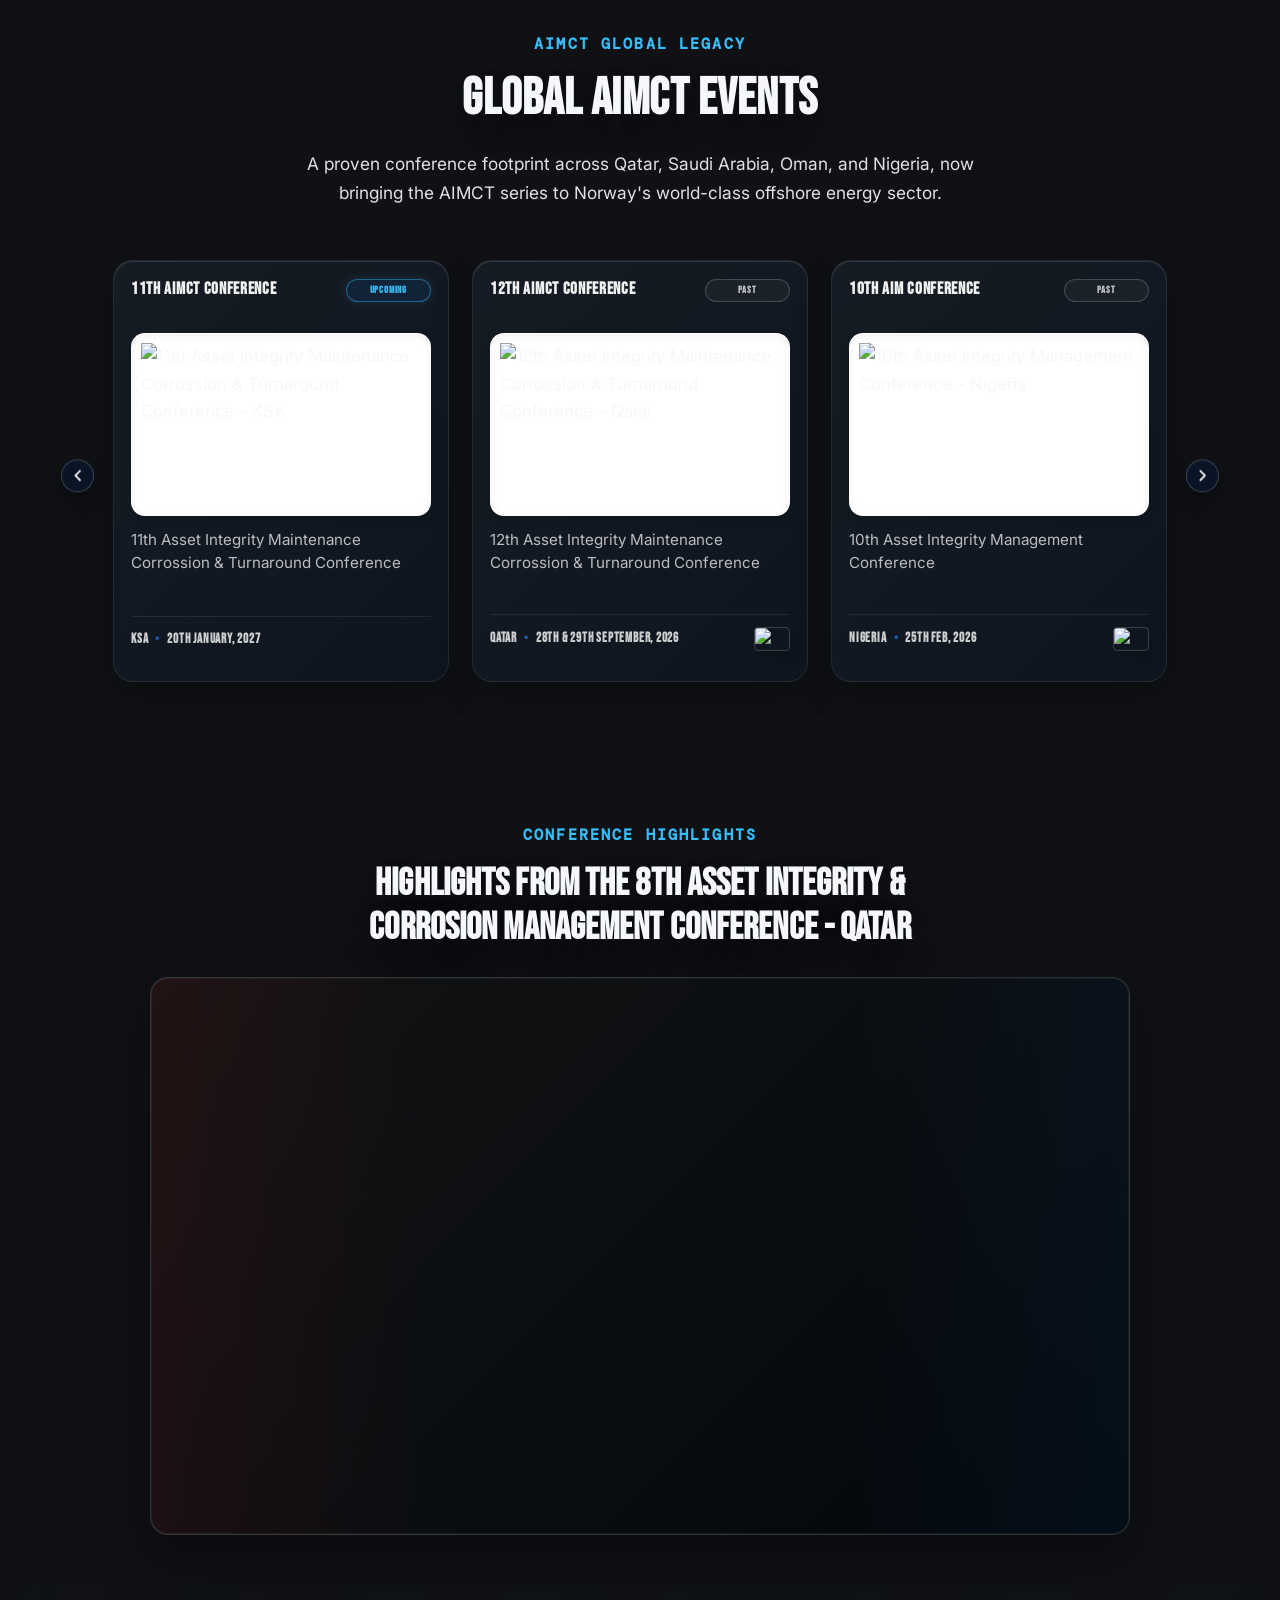
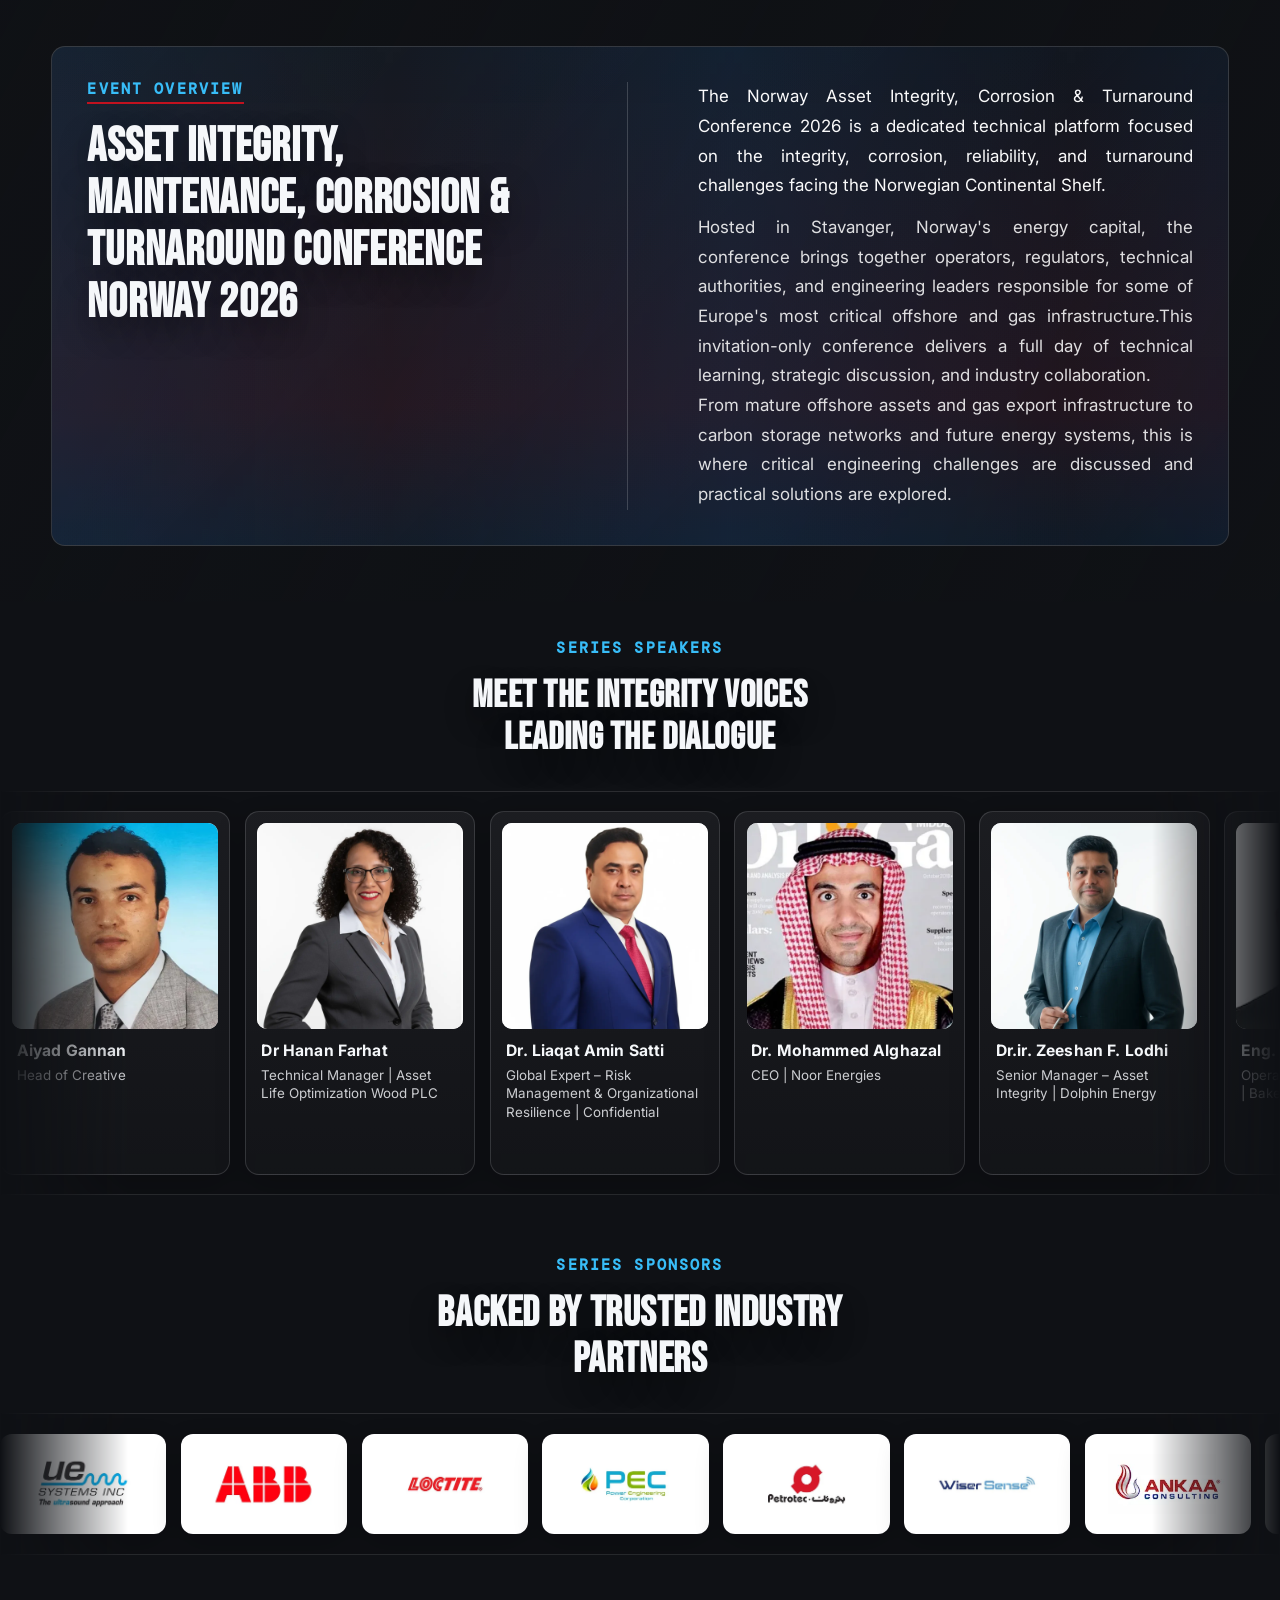
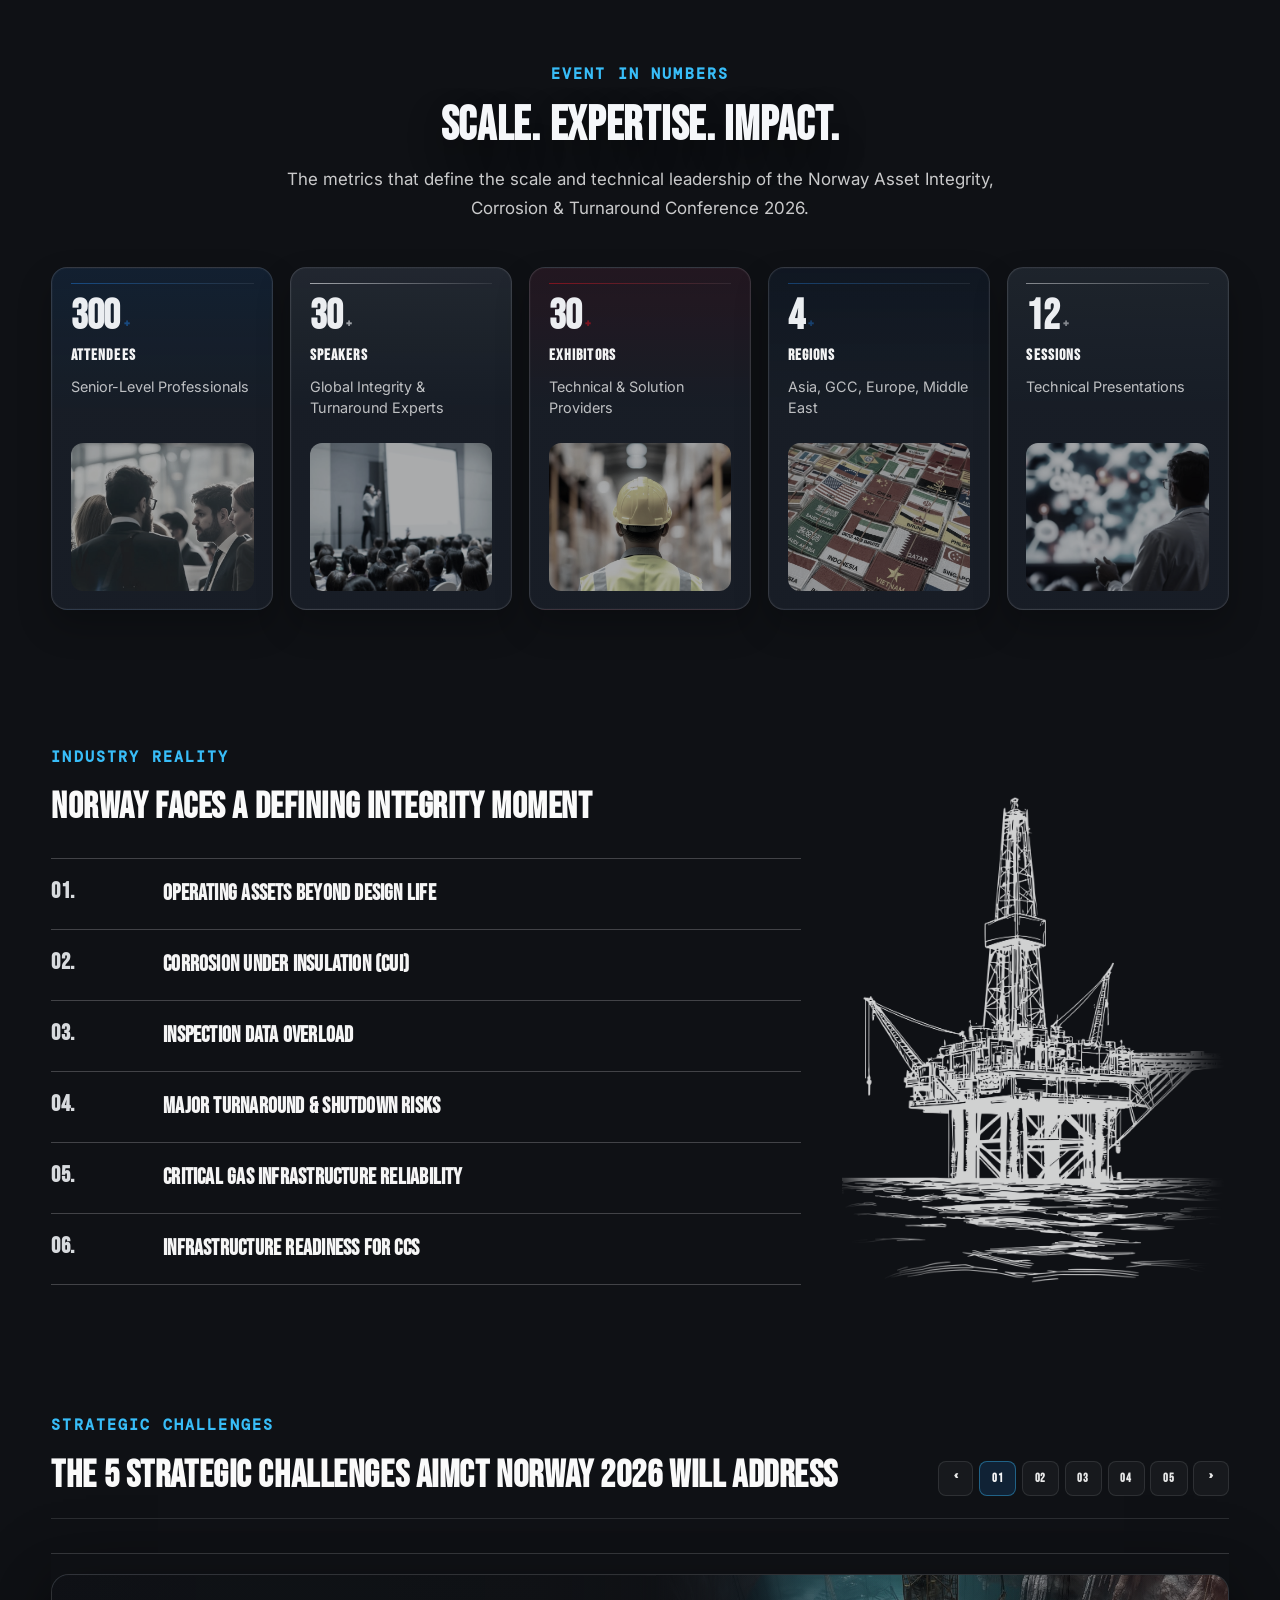
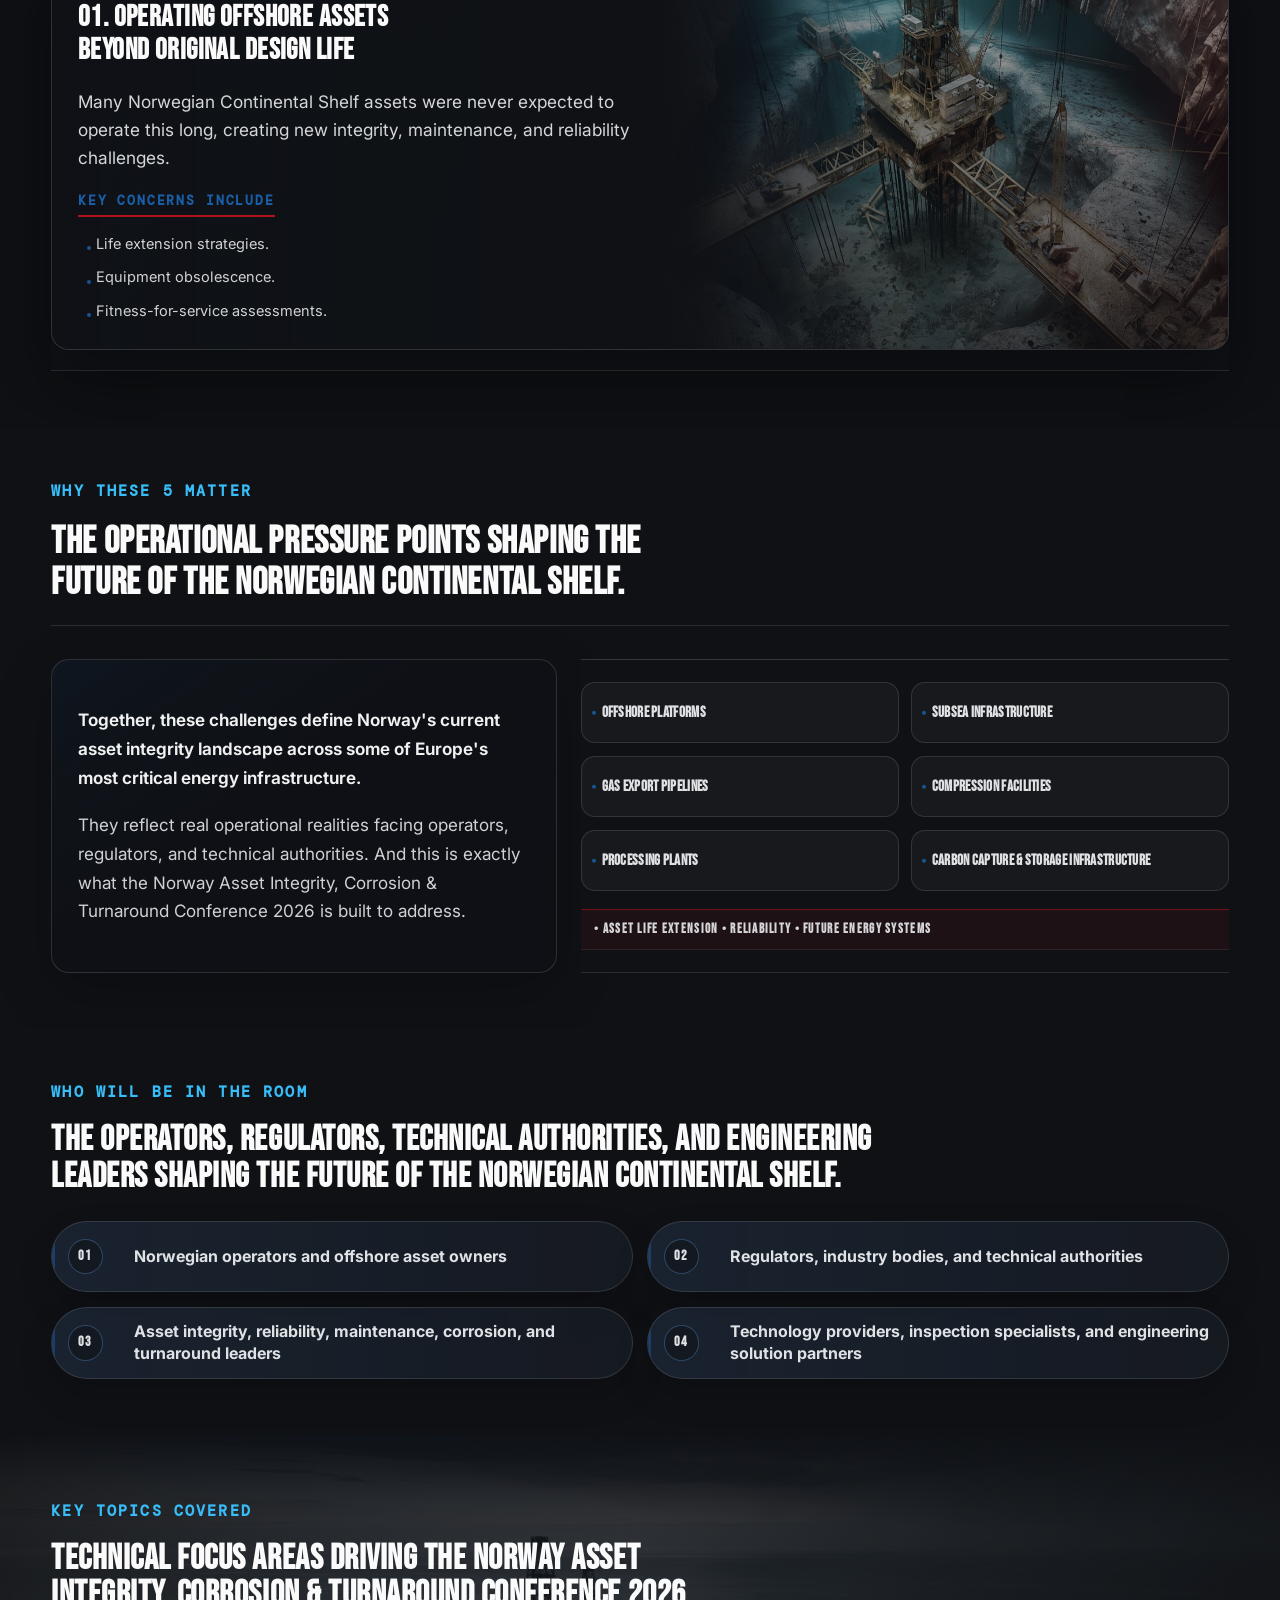
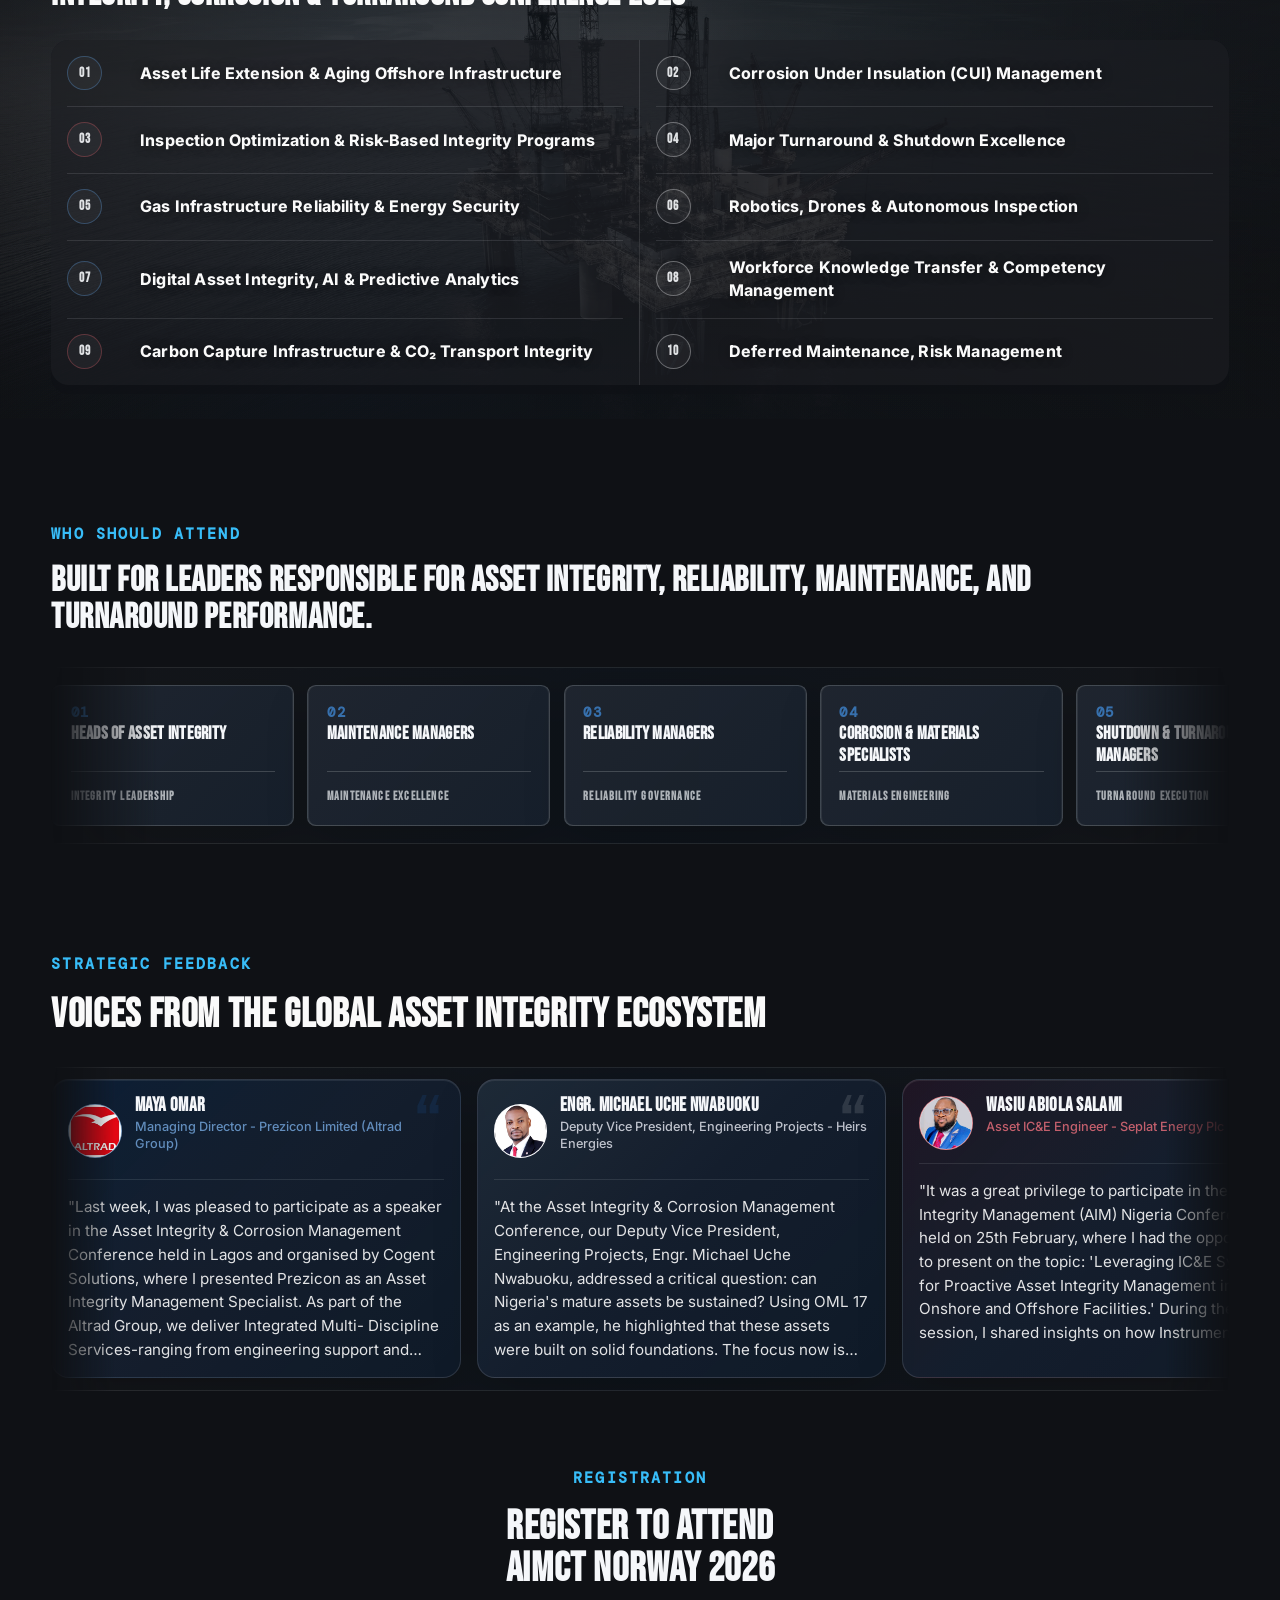
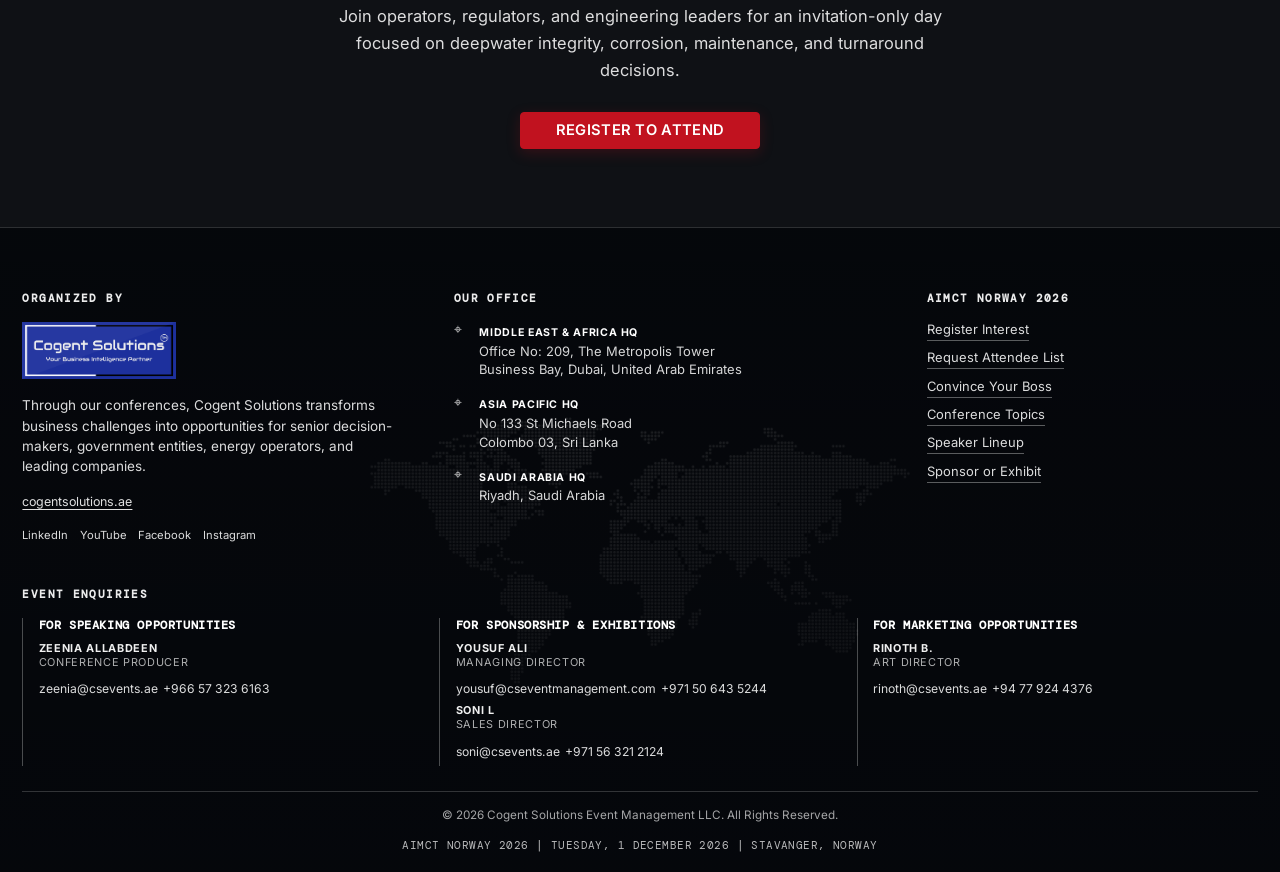
==== commit bb381030: "Update the style" ====
--- a/index.html
+++ b/index.html
@@ -1191,7 +1191,7 @@
             <article class="strategic-slide is-active" id="strategic-slide-1" aria-hidden="false">
               <div class="strategic-slide__content">
                 <h3 class="strategic-slide__title">01. Operating Offshore Assets Beyond Original Design Life</h3>
-                <p class="strategic-slide__label">The Reality</p>
+                <!-- <p class="strategic-slide__label">The Reality</p> -->
                 <p class="strategic-slide__summary">
                   Many Norwegian Continental Shelf assets were never expected to operate this long, creating new integrity, maintenance, and reliability challenges.
                 </p>
@@ -1215,7 +1215,7 @@
             <article class="strategic-slide" id="strategic-slide-2" aria-hidden="true">
               <div class="strategic-slide__content">
                 <h3 class="strategic-slide__title">02. Corrosion Under Insulation (CUI)</h3>
-                <p class="strategic-slide__label">The Reality</p>
+                <!-- <p class="strategic-slide__label">The Reality</p> -->
                 <p class="strategic-slide__summary">
                   CUI remains one of the most persistent and costly integrity threats across Norway's mature offshore and processing assets.
                 </p>
@@ -1238,8 +1238,8 @@
 
             <article class="strategic-slide" id="strategic-slide-3" aria-hidden="true">
               <div class="strategic-slide__content">
-                <h3 class="strategic-slide__title">Managing Integrity During Major Turnarounds</h3>
-                <p class="strategic-slide__label">The Reality</p>
+                <h3 class="strategic-slide__title">03. Managing Integrity During Major Turnarounds</h3>
+                <!-- <p class="strategic-slide__label">The Reality</p> -->
                 <p class="strategic-slide__summary">
                   Turnarounds are among the highest-risk periods for offshore facilities, requiring careful planning and execution.
                 </p>
@@ -1263,7 +1263,7 @@
             <article class="strategic-slide" id="strategic-slide-4" aria-hidden="true">
               <div class="strategic-slide__content">
                 <h3 class="strategic-slide__title">04. Protecting Critical Gas Infrastructure</h3>
-                <p class="strategic-slide__label">The Reality</p>
+                <!-- <p class="strategic-slide__label">The Reality</p> -->
                 <p class="strategic-slide__summary">
                   Norway's gas export infrastructure plays a vital role in European energy security and requires exceptional reliability.
                 </p>
@@ -1286,7 +1286,7 @@
             <article class="strategic-slide" id="strategic-slide-5" aria-hidden="true">
               <div class="strategic-slide__content">
                 <h3 class="strategic-slide__title">05. Infrastructure Readiness for CCS & Future Energy Systems</h3>
-                <p class="strategic-slide__label">The Reality</p>
+                <!-- <p class="strategic-slide__label">The Reality</p> -->
                 <p class="strategic-slide__summary">
                   Existing offshore infrastructure is being evaluated for future carbon capture and storage applications.
                 </p>
--- a/style.css
+++ b/style.css
@@ -4595,10 +4595,19 @@
 .strategic-slide {
   grid-area: 1 / 1;
   display: grid;
-  grid-template-columns: minmax(0, 1.04fr) minmax(320px, 0.76fr);
+  grid-template-columns: minmax(0, 1.08fr) minmax(320px, 0.82fr);
   align-items: stretch;
-  gap: clamp(0.9rem, 1.8vw, 1.4rem);
-  min-height: clamp(410px, 36vw, 520px);
+  gap: 0;
+  min-height: clamp(270px, 21vw, 320px);
+  overflow: hidden;
+  border: 1px solid rgba(245, 247, 250, 0.14);
+  border-radius: 18px;
+  background:
+    linear-gradient(110deg, rgba(26, 95, 168, 0.045), transparent 38%),
+    rgba(15, 17, 21, 0.94);
+  box-shadow:
+    0 18px 58px rgba(0, 0, 0, 0.3),
+    inset 0 1px 0 rgba(245, 247, 250, 0.06);
   opacity: 0;
   visibility: hidden;
   pointer-events: none;
@@ -4619,26 +4628,39 @@
 .strategic-slide__content {
   min-width: 0;
   position: relative;
+  z-index: 2;
   display: grid;
   align-content: start;
   gap: clamp(0.58rem, 0.95vw, 0.82rem);
-  border: 1px solid rgba(245, 247, 250, 0.13);
-  border-radius: 16px;
+  border: 0;
+  border-radius: 0;
   background:
-    linear-gradient(90deg, rgba(26, 95, 168, 0.06), transparent 20%),
-    rgba(15, 17, 21, 0.84);
-  padding: clamp(1.1rem, 2.1vw, 1.8rem);
-  overflow: hidden;
+    linear-gradient(
+      90deg,
+      rgba(15, 17, 21, 0.98) 0%,
+      rgba(15, 17, 21, 0.96) 72%,
+      rgba(15, 17, 21, 0.86) 88%,
+      rgba(15, 17, 21, 0) 100%
+    ),
+    linear-gradient(90deg, rgba(26, 95, 168, 0.055), transparent 34%);
+  padding: clamp(1.15rem, 2vw, 1.65rem) clamp(2rem, 3.6vw, 3.6rem) clamp(1.15rem, 2vw, 1.65rem) clamp(1.15rem, 2vw, 1.65rem);
+  overflow: visible;
 }
 
 .strategic-slide__title {
   margin: 0 0 clamp(0.24rem, 0.65vw, 0.48rem);
-  max-width: 28ch;
-  font-size: clamp(1.35rem, 2.5vw, 2.45rem);
+  max-width: 36ch;
+  font-size: clamp(1.35rem, 2.25vw, 2.2rem);
   font-weight: 800;
   line-height: 1.16;
   color: rgba(255, 255, 255, 0.98);
   text-wrap: balance;
+}
+
+@media (min-width: 993px) {
+  .strategic-slide__title {
+    max-width: 38ch;
+  }
 }
 
 .strategic-slide__label {
@@ -4719,27 +4741,49 @@
 
 .strategic-slide__media {
   position: relative;
-  margin: 0;
+  z-index: 1;
+  margin: 0;
+  margin-left: clamp(-5.2rem, -5vw, -2.4rem);
   height: 100%;
-  min-height: 0;
+  min-height: clamp(270px, 21vw, 320px);
   align-self: start;
   overflow: hidden;
-  border: 1px solid rgba(245, 247, 250, 0.12);
-  border-radius: 16px;
-  background: rgba(245, 247, 250, 0.04);
+  border: 0;
+  border-radius: 0;
+  background: rgba(245, 247, 250, 0.03);
+}
+
+.strategic-slide__media::before {
+  content: "";
+  position: absolute;
+  inset: 0 auto 0 0;
+  z-index: 2;
+  width: min(46%, 240px);
+  pointer-events: none;
+  background:
+    linear-gradient(
+      90deg,
+      rgba(15, 17, 21, 0.98) 0%,
+      rgba(15, 17, 21, 0.78) 28%,
+      rgba(15, 17, 21, 0.34) 58%,
+      rgba(15, 17, 21, 0) 100%
+    );
 }
 
 .strategic-slide__media::after {
   content: "";
   position: absolute;
   inset: 0;
+  z-index: 1;
   pointer-events: none;
   background:
-    linear-gradient(180deg, rgba(15, 17, 21, 0.1) 0%, rgba(15, 17, 21, 0.78) 100%),
-    linear-gradient(90deg, rgba(26, 95, 168, 0.18), transparent 42%, rgba(193, 18, 31, 0.1));
+    linear-gradient(180deg, rgba(15, 17, 21, 0.04) 0%, rgba(15, 17, 21, 0.7) 100%),
+    linear-gradient(90deg, rgba(26, 95, 168, 0.14), transparent 46%, rgba(193, 18, 31, 0.08));
 }
 
 .strategic-slide__media img {
+  position: absolute;
+  inset: 0;
   width: 100%;
   height: 100%;
   object-fit: cover;
@@ -8482,13 +8526,19 @@
 
   .strategic-slide {
     grid-template-columns: 1fr;
-    gap: 0.78rem;
+    grid-template-rows: auto minmax(clamp(210px, 48vw, 295px), 1fr);
+    align-self: stretch;
+    gap: 0;
+    height: 100%;
     min-height: 0;
   }
 
   .strategic-slide__content {
     padding: 0.82rem;
-    border-radius: 14px;
+    border-radius: 0;
+    background:
+      linear-gradient(180deg, rgba(15, 17, 21, 0.98) 0%, rgba(15, 17, 21, 0.92) 100%),
+      linear-gradient(90deg, rgba(26, 95, 168, 0.055), transparent 34%);
   }
 
   .strategic-slide__title {
@@ -8506,13 +8556,40 @@
   }
 
   .strategic-slide__media {
-    height: clamp(210px, 48vw, 295px);
+    margin-left: 0;
+    height: 100%;
+    min-height: clamp(210px, 48vw, 295px);
+    align-self: stretch;
+    background: #0f1115;
+  }
+
+  .strategic-slide__media::before {
+    inset: 0;
+    width: 100%;
+    z-index: 2;
+    background:
+      linear-gradient(
+        180deg,
+        #0f1115 0%,
+        rgba(15, 17, 21, 0.96) 9%,
+        rgba(15, 17, 21, 0.68) 22%,
+        rgba(15, 17, 21, 0.24) 40%,
+        rgba(15, 17, 21, 0) 58%
+      );
+  }
+
+  .strategic-slide__media img {
+    display: block;
+    object-fit: cover;
+    object-position: center;
+    min-height: 100%;
+    transform: none;
   }
 
   .strategic__controls {
     justify-self: center;
     align-self: center;
-    margin-top: 0.18rem;
+    margin-top: 0.72rem;
     margin-bottom: clamp(0.7rem, 3.8vw, 1rem);
     justify-content: center;
     max-width: 100%;
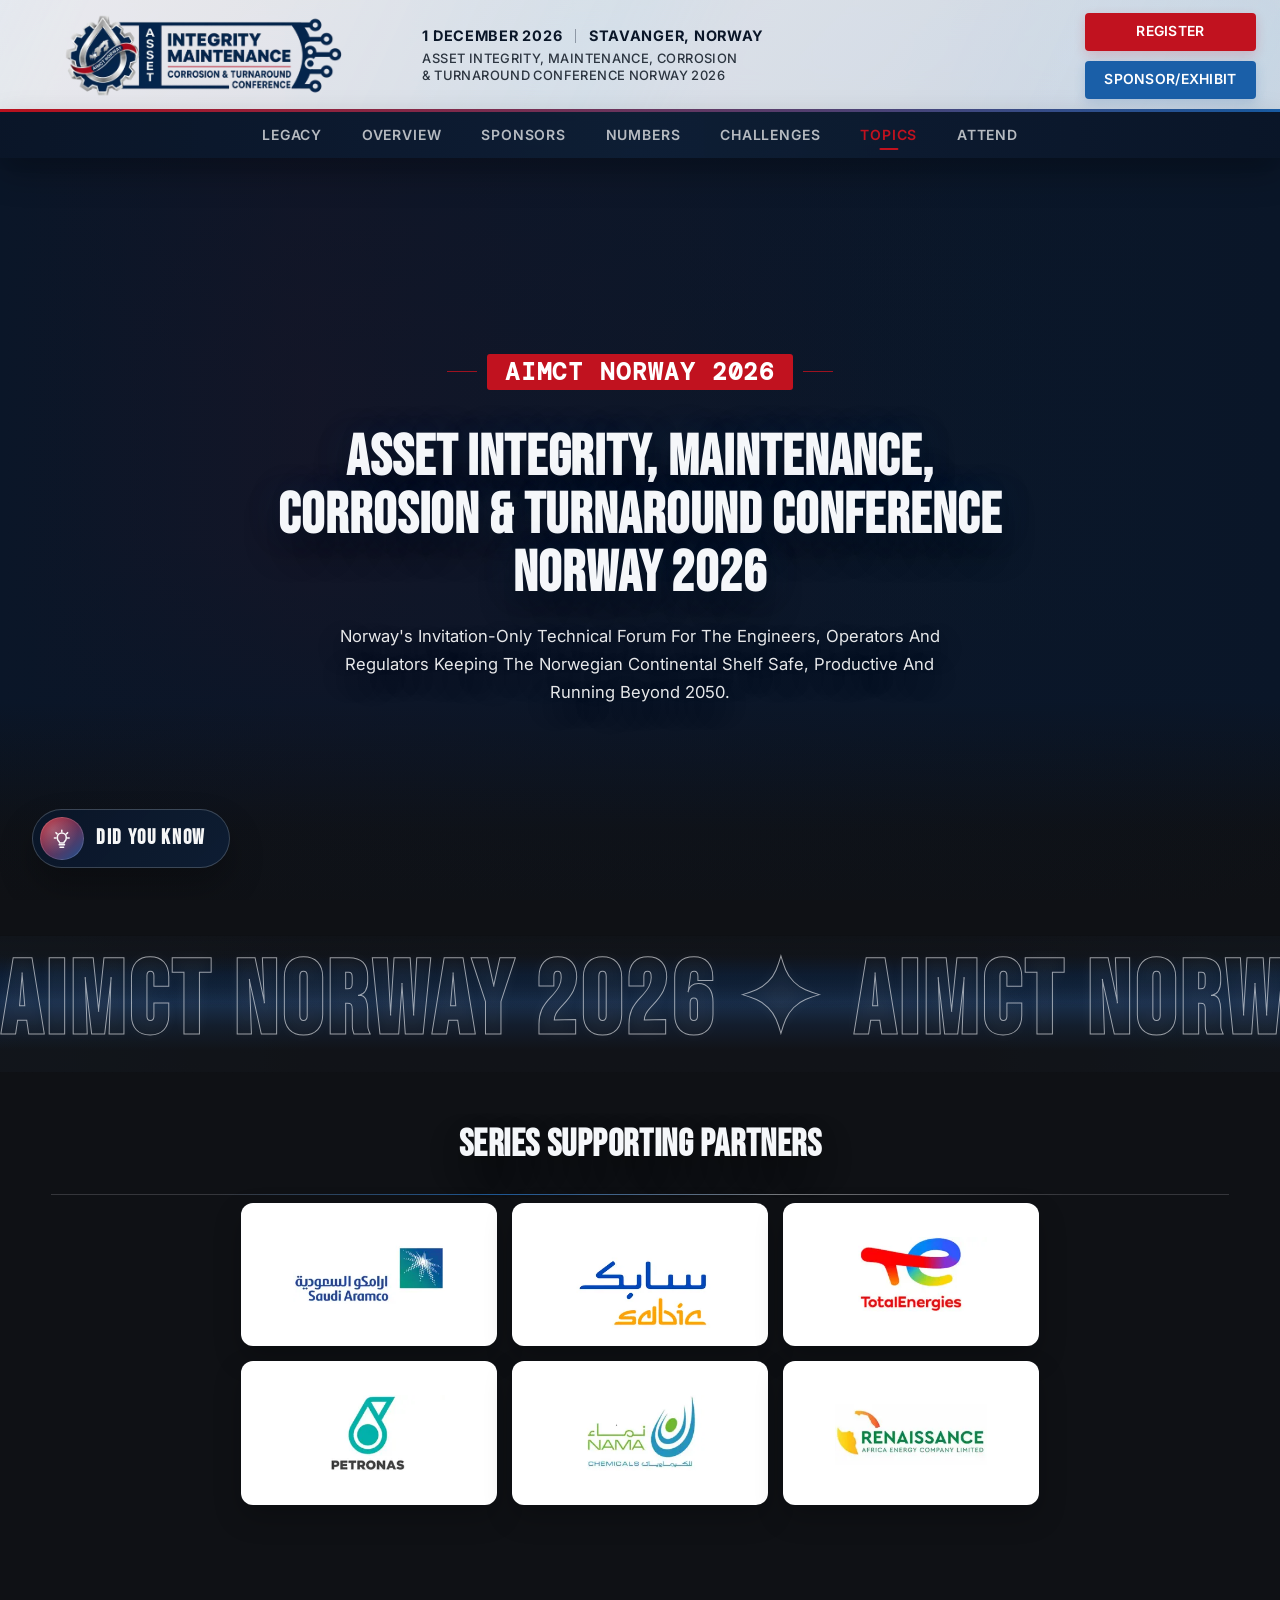
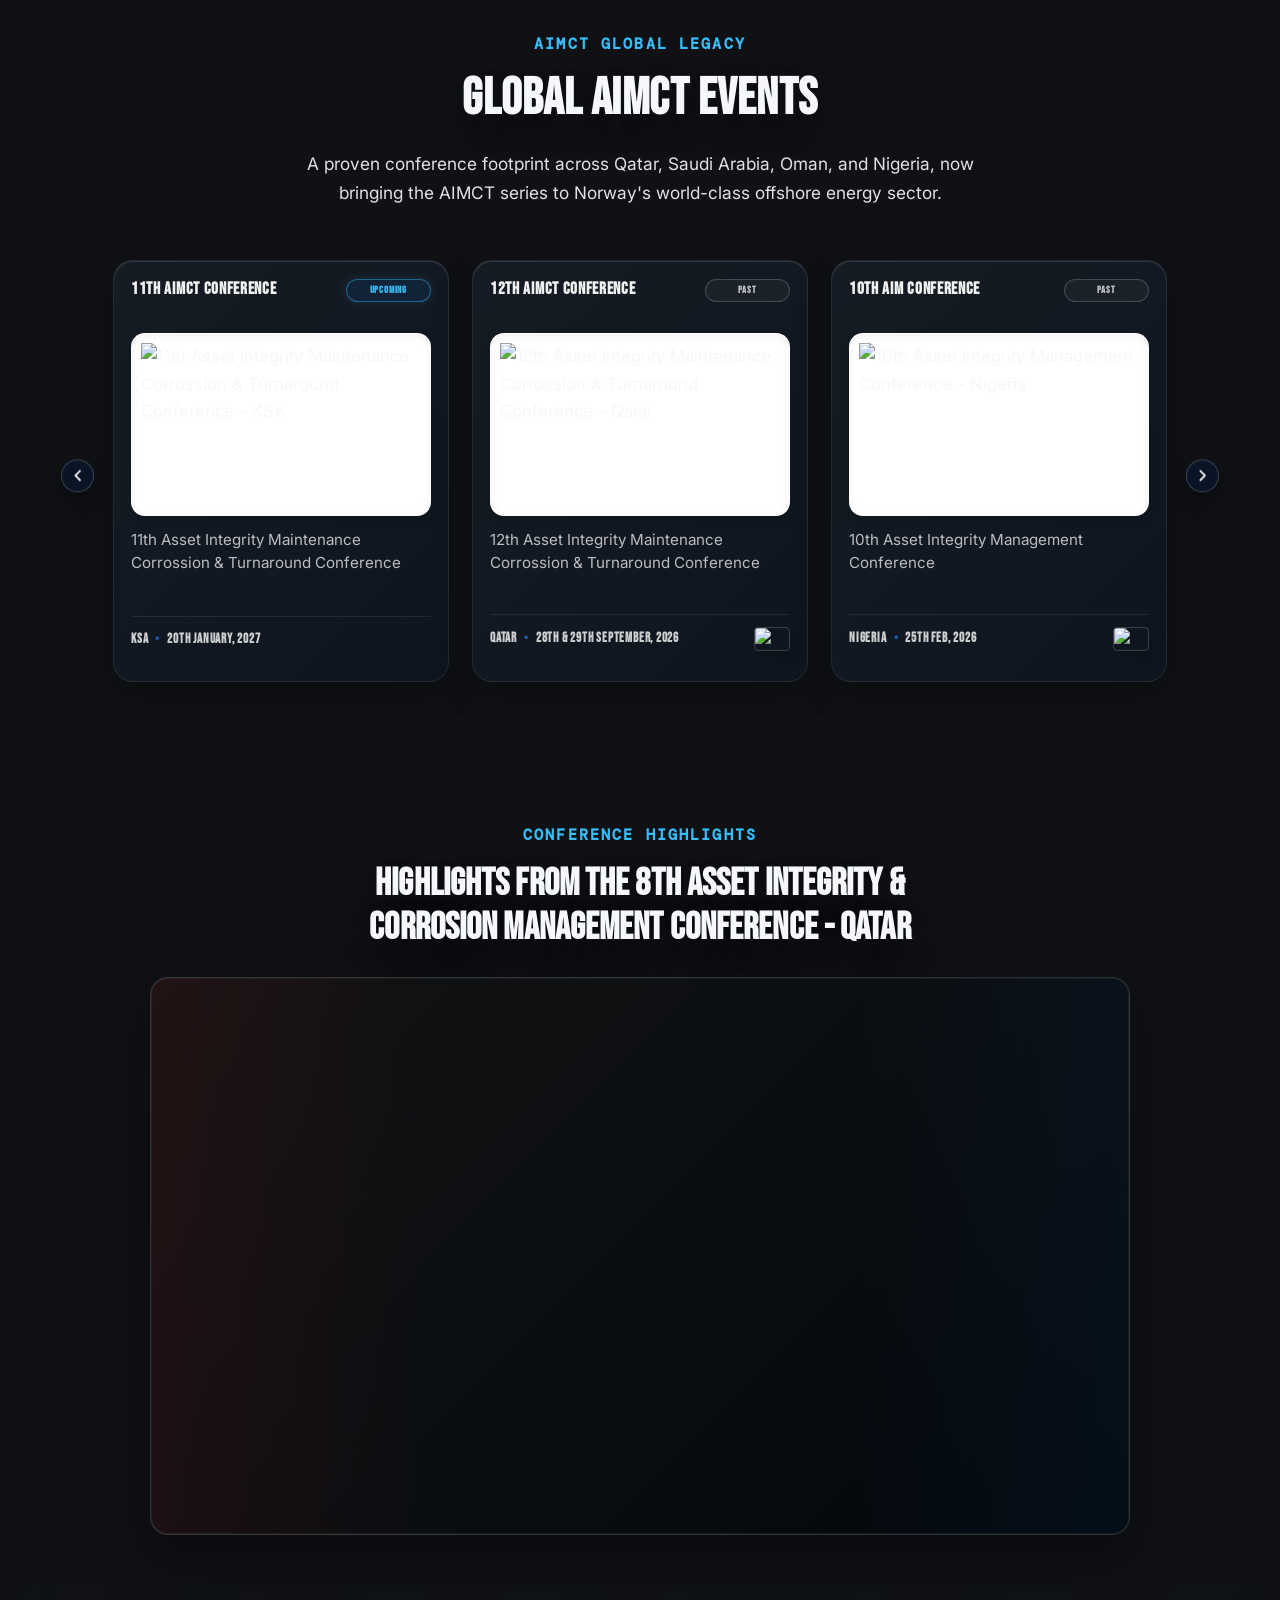
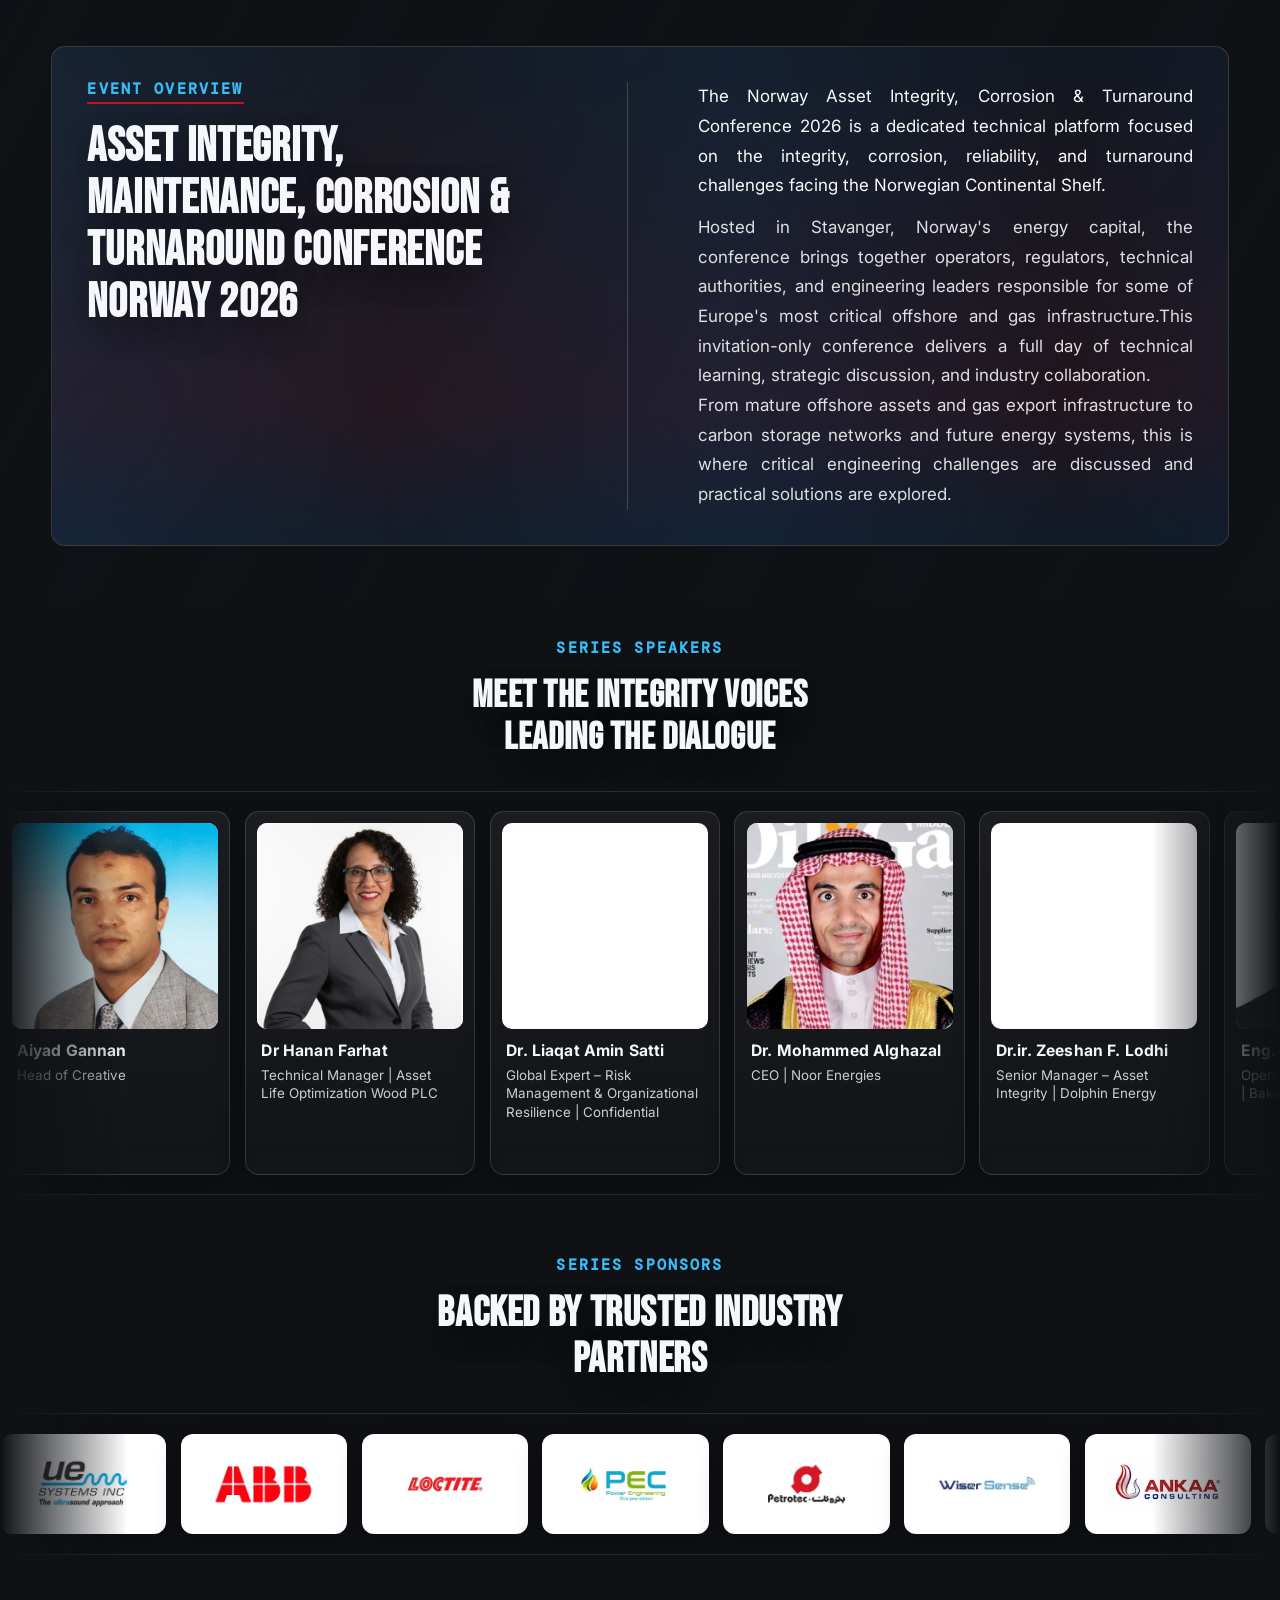
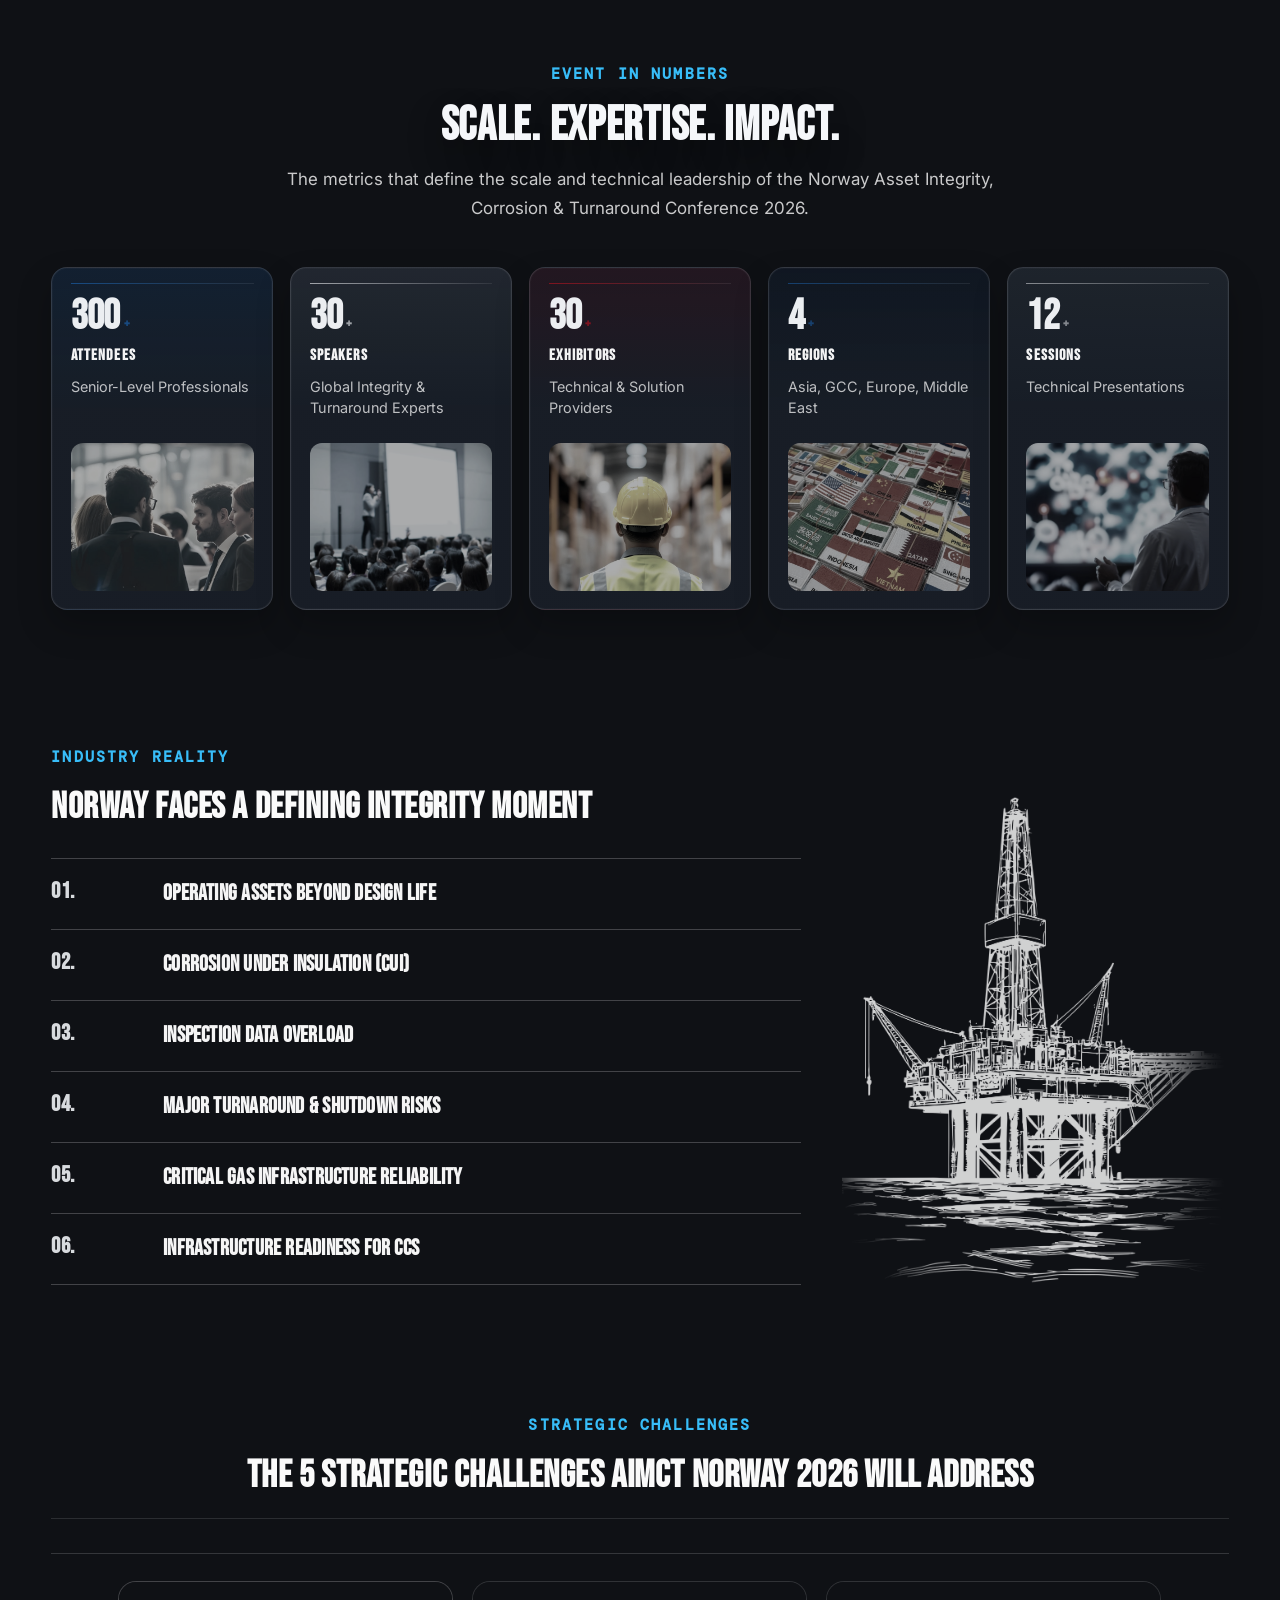
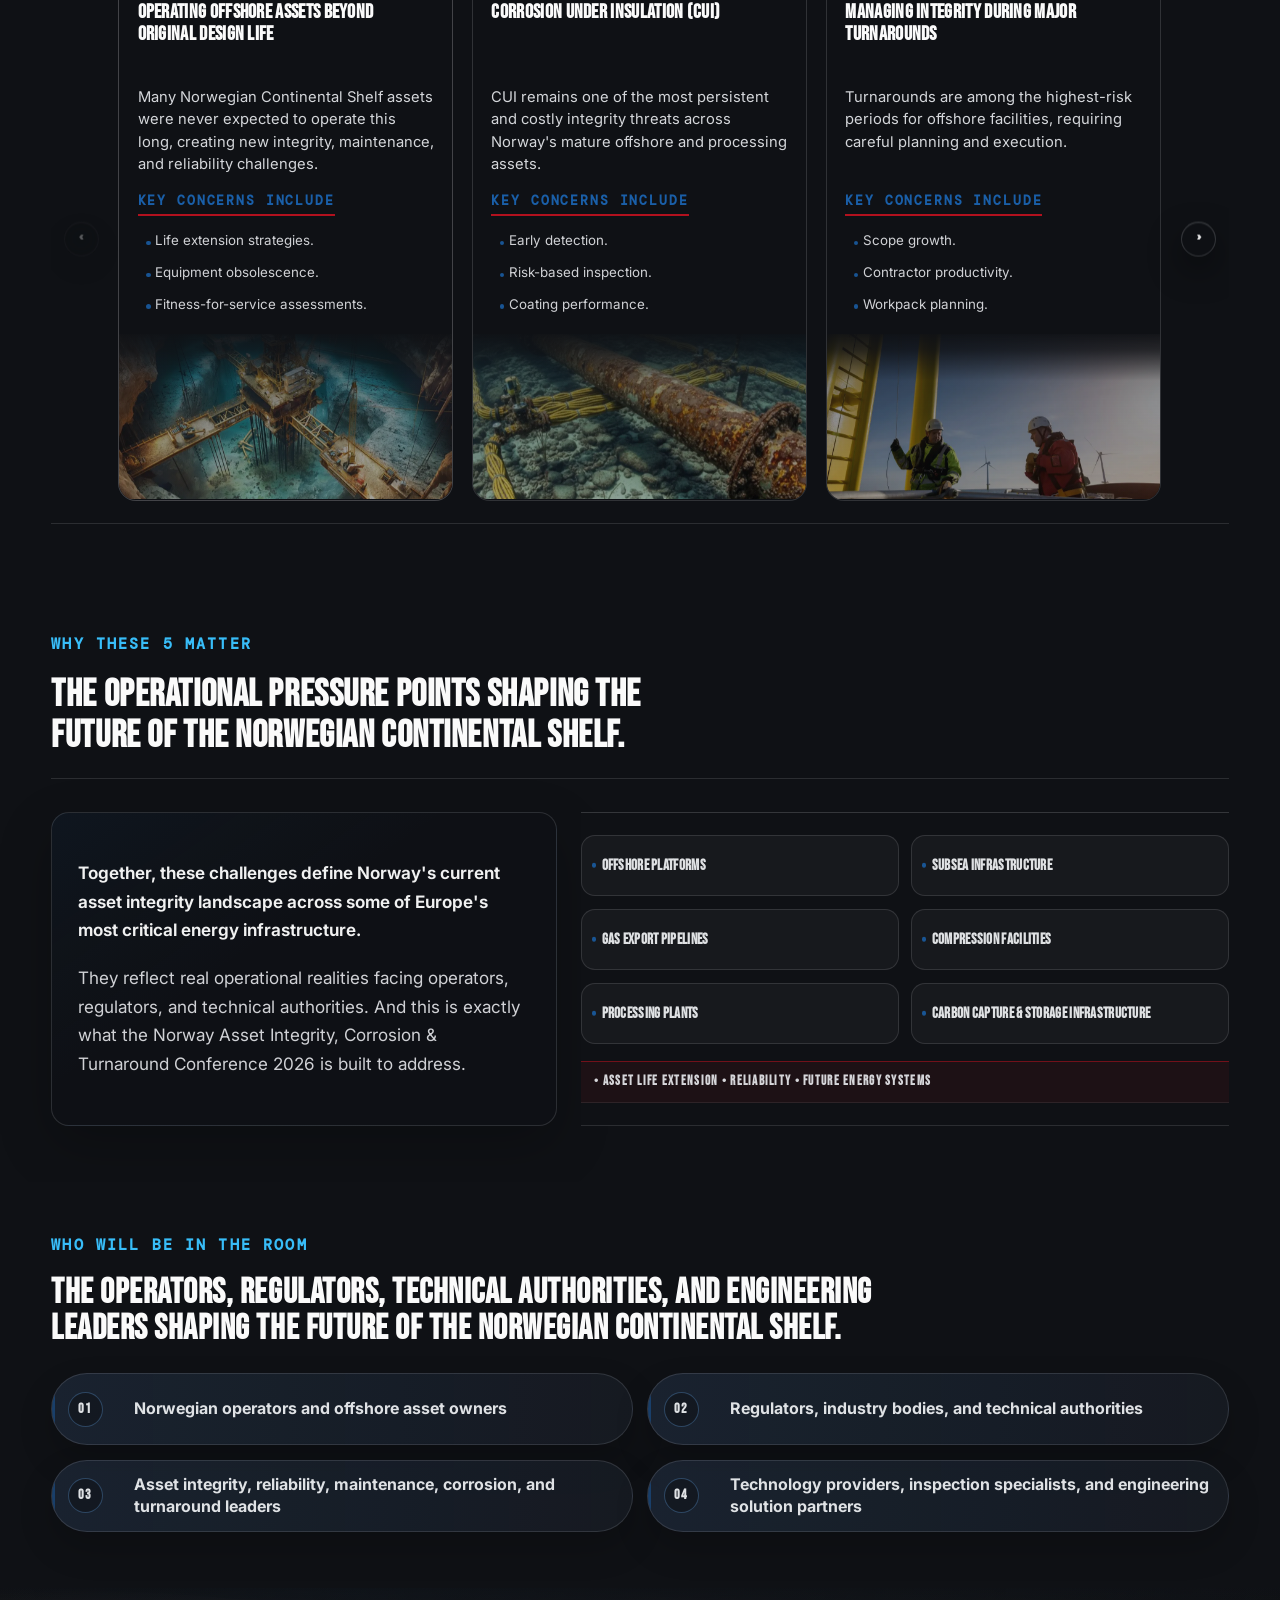
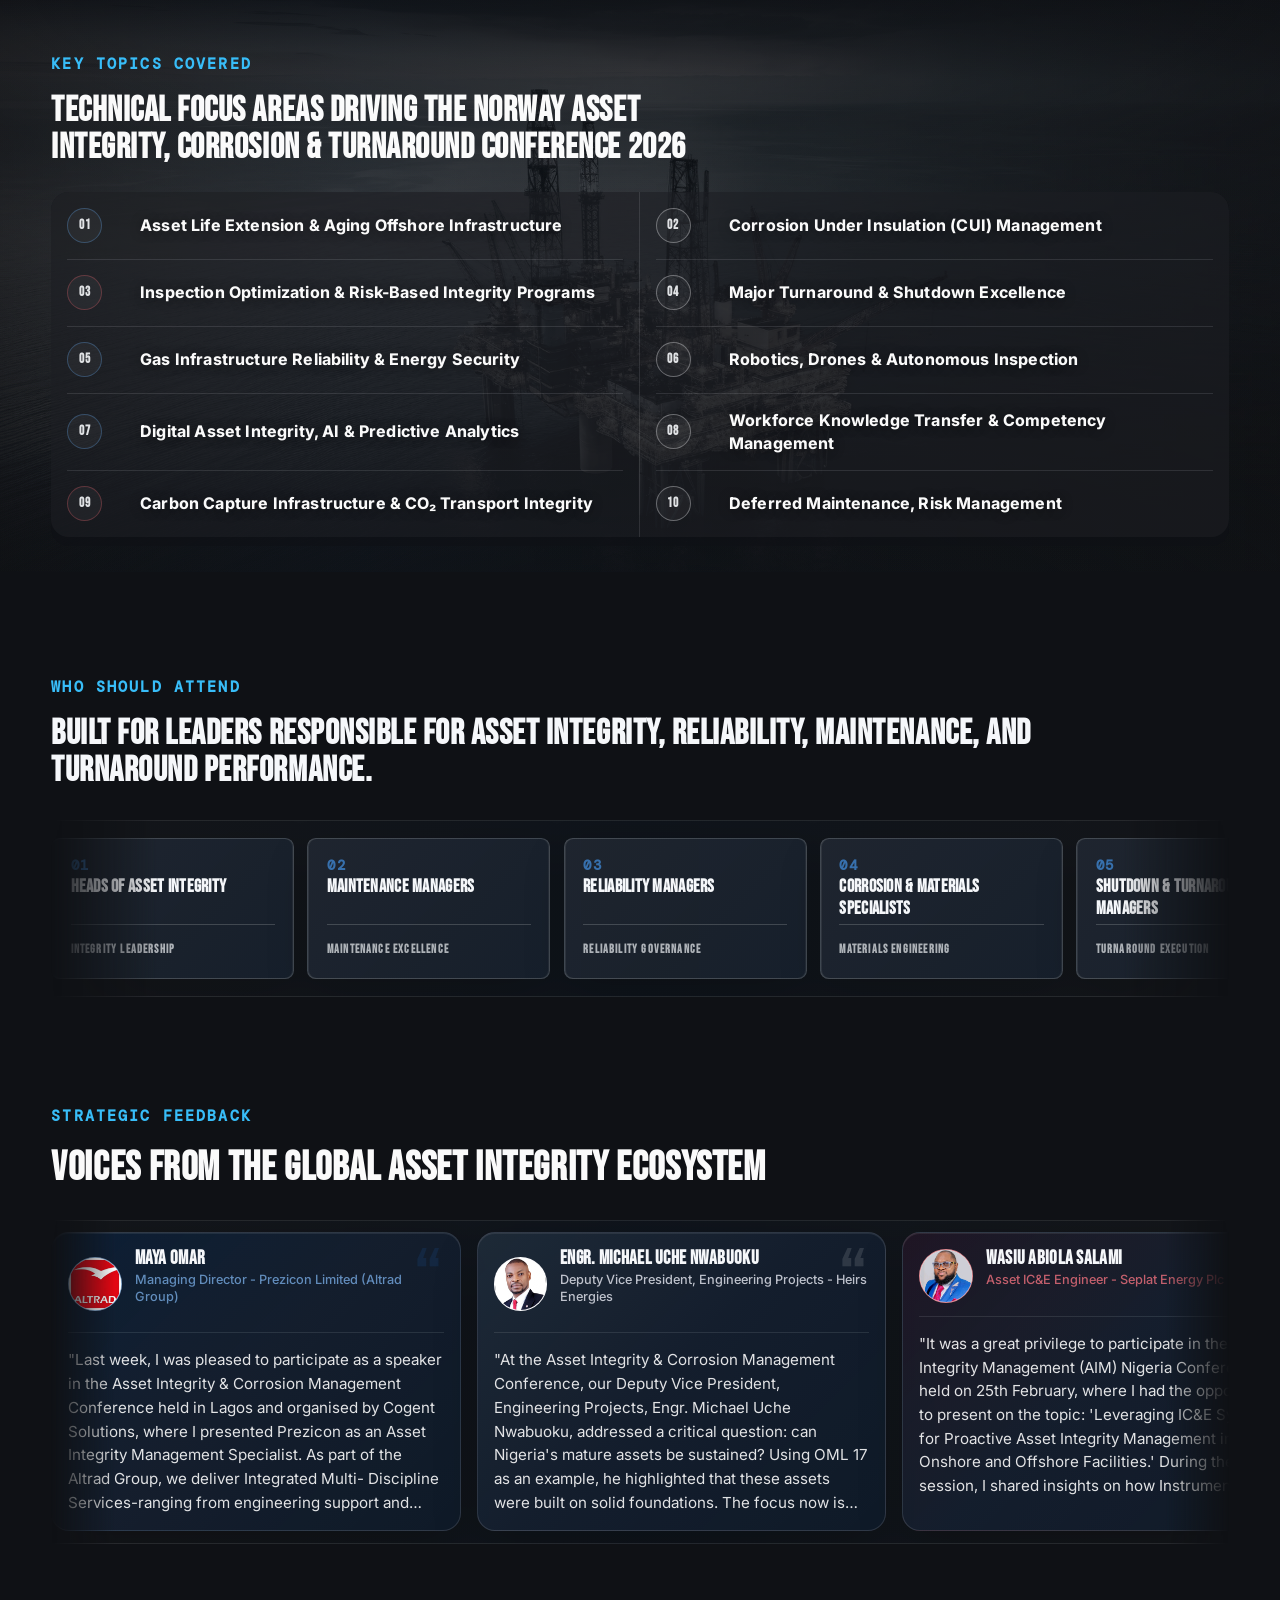
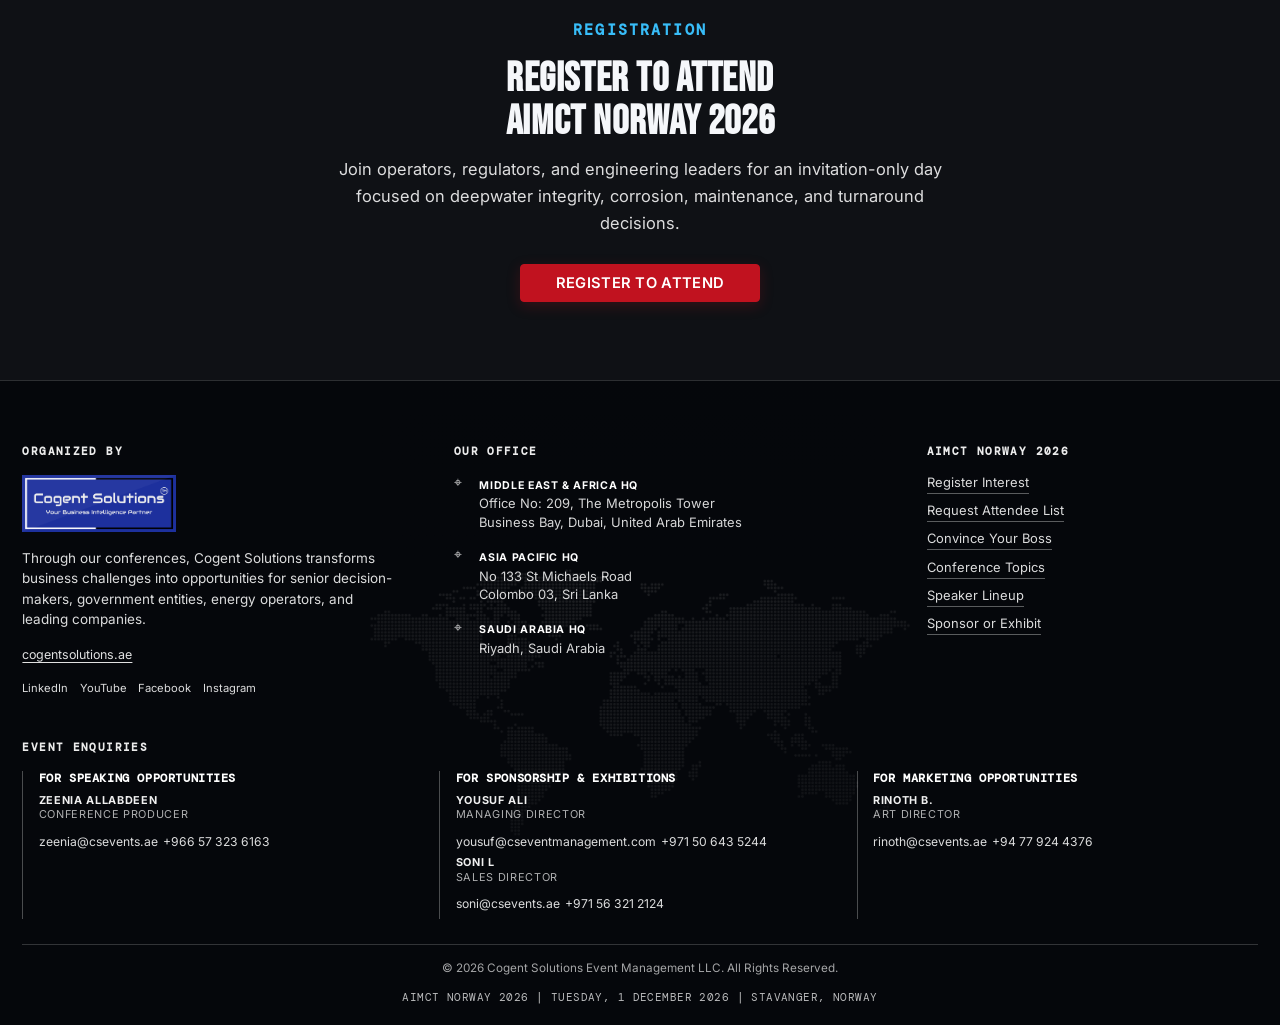
==== commit 689d47e5: "Update style" ====
--- a/index.html
+++ b/index.html
@@ -311,7 +311,7 @@
             
           </div>
         </div>
-        <div class="hero__hover-card hero__hover-card--right">
+        <!-- <div class="hero__hover-card hero__hover-card--right">
           <button class="hero__hover-trigger hero__hover-trigger--gift" type="button"
             aria-describedby="hero-giveaway-preview">
             <span class="hero__hover-trigger-icon hero__hover-trigger-icon--gift" aria-hidden="true">
@@ -326,7 +326,7 @@
             <img class="hero__hover-image" src="./assets/images/giveaway-norway.webp" width="900" height="1125"
               alt="AIMCT Norway giveaway artwork preview" loading="lazy" />
           </div>
-        </div>
+        </div> -->
       </div>
     </section>
     <style>
@@ -1156,41 +1156,17 @@
             </h2>
           </div>
 
-          <div class="strategic__controls" role="tablist" aria-label="Switch strategic challenge">
-            <button class="strategic__arrow strategic__arrow--prev" type="button" aria-label="Previous challenge">
-              &#8249;
-            </button>
-            <button class="strategic__dot is-active" type="button" role="tab" aria-selected="true"
-              aria-controls="strategic-slide-1" data-slide="0">
-              01
-            </button>
-            <button class="strategic__dot" type="button" role="tab" aria-selected="false"
-              aria-controls="strategic-slide-2" data-slide="1">
-              02
-            </button>
-            <button class="strategic__dot" type="button" role="tab" aria-selected="false"
-              aria-controls="strategic-slide-3" data-slide="2">
-              03
-            </button>
-            <button class="strategic__dot" type="button" role="tab" aria-selected="false"
-              aria-controls="strategic-slide-4" data-slide="3">
-              04
-            </button>
-            <button class="strategic__dot" type="button" role="tab" aria-selected="false"
-              aria-controls="strategic-slide-5" data-slide="4">
-              05
-            </button>
-            <button class="strategic__arrow strategic__arrow--next" type="button" aria-label="Next challenge">
-              &#8250;
-            </button>
-          </div>
         </header>
 
         <div class="strategic__carousel" data-strategic-carousel aria-label="Strategic challenges carousel">
-          <div class="strategic__slides">
+          <button class="strategic__arrow strategic__arrow--prev" type="button" aria-label="Previous challenge">
+            &#8249;
+          </button>
+          <div class="strategic__viewport">
+            <div class="strategic__slides" data-strategic-track>
             <article class="strategic-slide is-active" id="strategic-slide-1" aria-hidden="false">
               <div class="strategic-slide__content">
-                <h3 class="strategic-slide__title">01. Operating Offshore Assets Beyond Original Design Life</h3>
+                <h3 class="strategic-slide__title">Operating Offshore Assets Beyond Original Design Life</h3>
                 <!-- <p class="strategic-slide__label">The Reality</p> -->
                 <p class="strategic-slide__summary">
                   Many Norwegian Continental Shelf assets were never expected to operate this long, creating new integrity, maintenance, and reliability challenges.
@@ -1206,7 +1182,7 @@
                 </p> -->
               </div>
               <figure class="strategic-slide__media">
-                <img src="./assets/images/stc1.jpg"
+                <img src="./assets/images/stc1.webp"
                   alt="Aging deepwater infrastructure and FPSO life extension challenge for Norwegian offshore energy assets"
                   loading="lazy" />
               </figure>
@@ -1214,7 +1190,7 @@
 
             <article class="strategic-slide" id="strategic-slide-2" aria-hidden="true">
               <div class="strategic-slide__content">
-                <h3 class="strategic-slide__title">02. Corrosion Under Insulation (CUI)</h3>
+                <h3 class="strategic-slide__title">Corrosion Under Insulation (CUI)</h3>
                 <!-- <p class="strategic-slide__label">The Reality</p> -->
                 <p class="strategic-slide__summary">
                   CUI remains one of the most persistent and costly integrity threats across Norway's mature offshore and processing assets.
@@ -1230,7 +1206,7 @@
                 </p> -->
               </div>
               <figure class="strategic-slide__media">
-                <img src="./assets/images/stc2.jpg"
+                <img src="./assets/images/stc2.webp"
                   alt="Offshore corrosion and corrosion under insulation challenge in marine Norway energy environments"
                   loading="lazy" />
               </figure>
@@ -1238,7 +1214,7 @@
 
             <article class="strategic-slide" id="strategic-slide-3" aria-hidden="true">
               <div class="strategic-slide__content">
-                <h3 class="strategic-slide__title">03. Managing Integrity During Major Turnarounds</h3>
+                <h3 class="strategic-slide__title">Managing Integrity During Major Turnarounds</h3>
                 <!-- <p class="strategic-slide__label">The Reality</p> -->
                 <p class="strategic-slide__summary">
                   Turnarounds are among the highest-risk periods for offshore facilities, requiring careful planning and execution.
@@ -1254,7 +1230,7 @@
                 </p> -->
               </div>
               <figure class="strategic-slide__media">
-                <img src="./assets/images/stc7.webp"
+                <img src="./assets/images/stc3.webp"
                   alt="Subsea inspection and monitoring challenge for deepwater oil and gas infrastructure"
                   loading="lazy" />
               </figure>
@@ -1262,7 +1238,7 @@
 
             <article class="strategic-slide" id="strategic-slide-4" aria-hidden="true">
               <div class="strategic-slide__content">
-                <h3 class="strategic-slide__title">04. Protecting Critical Gas Infrastructure</h3>
+                <h3 class="strategic-slide__title">Protecting Critical Gas Infrastructure</h3>
                 <!-- <p class="strategic-slide__label">The Reality</p> -->
                 <p class="strategic-slide__summary">
                   Norway's gas export infrastructure plays a vital role in European energy security and requires exceptional reliability.
@@ -1285,7 +1261,7 @@
 
             <article class="strategic-slide" id="strategic-slide-5" aria-hidden="true">
               <div class="strategic-slide__content">
-                <h3 class="strategic-slide__title">05. Infrastructure Readiness for CCS & Future Energy Systems</h3>
+                <h3 class="strategic-slide__title">Infrastructure Readiness for CCS & Future Energy Systems</h3>
                 <!-- <p class="strategic-slide__label">The Reality</p> -->
                 <p class="strategic-slide__summary">
                   Existing offshore infrastructure is being evaluated for future carbon capture and storage applications.
@@ -1306,7 +1282,11 @@
                   loading="lazy" />
               </figure>
             </article>
-          </div>
+            </div>
+          </div>
+          <button class="strategic__arrow strategic__arrow--next" type="button" aria-label="Next challenge">
+            &#8250;
+          </button>
 
         </div>
       </div>
--- a/style.css
+++ b/style.css
@@ -1534,8 +1534,7 @@
   .supporting-partners__logo,
   .supporting-partners__logo img,
   .supporting-partners__logo::after,
-  #strategic-partner-title,
-  #strategic-partner-title::after {
+  #strategic-partner-title {
     transition: none;
   }
 
@@ -2001,24 +2000,8 @@
   padding-bottom: clamp(1.2rem, 2.5vw, 2.2rem);
 }
 
-#strategic-partner-title::after {
-  content: "";
-  position: absolute;
-  left: 50%;
-  bottom: -8px;
-  width: 0;
-  height: 2px;
-  background: linear-gradient(90deg, var(--color-primary), var(--color-accent));
-  transform: translateX(-50%);
-  transition: width 320ms ease;
-}
-
 #strategic-partner-title:hover {
   color: var(--color-bg);
-}
-
-#strategic-partner-title:hover::after {
-  width: 70%;
 }
 
 .supporting-partners {
@@ -4540,7 +4523,7 @@
 
 .strategic__head {
   display: grid;
-  grid-template-columns: minmax(0, 1fr) minmax(260px, auto);
+  grid-template-columns: minmax(0, 1fr);
   align-items: center;
   gap: clamp(1rem, 2.5vw, 2rem);
   padding-bottom: clamp(1rem, 1.7vw, 1.35rem);
@@ -4550,6 +4533,8 @@
 .strategic__title-col {
   display: grid;
   gap: clamp(0.7rem, 1.2vw, 1rem);
+  justify-items: center;
+  text-align: center;
 }
 
 .strategic__kicker {
@@ -4567,7 +4552,7 @@
 
 .strategic__title {
   margin: 0;
-  max-width: min(960px, 76vw);
+  max-width: min(960px, 100%);
   font-size: clamp(1.75rem, 3vw, 3.15rem);
   line-height: 1.06;
   color: rgba(255, 255, 255, 0.98);
@@ -4580,49 +4565,72 @@
   border-bottom: 1px solid rgba(245, 247, 250, 0.12);
   border-inline: 0;
   border-radius: 0;
-  background: #0f1115;
-  padding: clamp(0.85rem, 1.6vw, 1.25rem) 0;
-  box-shadow: 0 22px 70px rgba(0, 0, 0, 0.28);
+  background: transparent;
+  padding:
+    clamp(1.45rem, 2.1vw, 1.85rem)
+    clamp(4.2rem, 5vw, 5.25rem)
+    clamp(0.95rem, 1.8vw, 1.35rem);
+  box-shadow: none;
+  overflow: hidden;
+  --strategic-visible-cards: 3;
+  --strategic-card-gap: clamp(0.82rem, 1.45vw, 1.25rem);
+}
+
+.strategic__viewport {
+  position: relative;
+  width: 100%;
+  padding-top: 0.55rem;
+  margin-top: -0.55rem;
+  overflow: hidden;
 }
 
 .strategic__slides {
   position: relative;
-  display: grid;
+  display: flex;
+  align-items: stretch;
+  gap: var(--strategic-card-gap);
+  will-change: transform;
+  transition: transform 520ms cubic-bezier(0.22, 0.78, 0.26, 1);
+  touch-action: pan-y;
 }
 
 
 
 .strategic-slide {
-  grid-area: 1 / 1;
-  display: grid;
-  grid-template-columns: minmax(0, 1.08fr) minmax(320px, 0.82fr);
-  align-items: stretch;
+  display: grid;
+  grid-template-rows: minmax(0, auto) clamp(165px, 13vw, 205px);
+  align-items: start;
   gap: 0;
-  min-height: clamp(270px, 21vw, 320px);
+  flex: 0 0 calc((100% - ((var(--strategic-visible-cards) - 1) * var(--strategic-card-gap))) / var(--strategic-visible-cards));
+  min-width: 0;
+  min-height: clamp(455px, 34vw, 520px);
+  height: auto;
   overflow: hidden;
   border: 1px solid rgba(245, 247, 250, 0.14);
   border-radius: 18px;
-  background:
-    linear-gradient(110deg, rgba(26, 95, 168, 0.045), transparent 38%),
-    rgba(15, 17, 21, 0.94);
-  box-shadow:
-    0 18px 58px rgba(0, 0, 0, 0.3),
-    inset 0 1px 0 rgba(245, 247, 250, 0.06);
-  opacity: 0;
-  visibility: hidden;
-  pointer-events: none;
-  transform: translateY(18px);
+  background: #0f1115;
+  box-shadow: inset 0 1px 0 rgba(245, 247, 250, 0.06);
+  opacity: 1;
+  pointer-events: auto;
+  transform: translateY(0);
   transition:
-    opacity 520ms ease,
-    transform 520ms ease,
-    visibility 520ms ease;
+    opacity 320ms ease,
+    transform 320ms ease,
+    border-color 320ms ease,
+    box-shadow 320ms ease;
 }
 
 .strategic-slide.is-active {
   opacity: 1;
-  visibility: visible;
-  pointer-events: auto;
-  transform: translateY(0);
+  border-color: rgba(245, 247, 250, 0.22);
+  box-shadow: inset 0 1px 0 rgba(245, 247, 250, 0.08);
+}
+
+.strategic-slide:hover,
+.strategic-slide:focus-within {
+  transform: translateY(-8px);
+  border-color: rgba(56, 189, 248, 0.38);
+  background: #0f1115;
 }
 
 .strategic-slide__content {
@@ -4630,42 +4638,39 @@
   position: relative;
   z-index: 2;
   display: grid;
+  grid-template-rows:
+    clamp(4.8rem, 5.4vw, 6.1rem)
+    clamp(5.9rem, 6.2vw, 6.8rem)
+    auto
+    auto;
   align-content: start;
-  gap: clamp(0.58rem, 0.95vw, 0.82rem);
+  gap: clamp(0.42rem, 0.7vw, 0.62rem);
   border: 0;
   border-radius: 0;
-  background:
-    linear-gradient(
-      90deg,
-      rgba(15, 17, 21, 0.98) 0%,
-      rgba(15, 17, 21, 0.96) 72%,
-      rgba(15, 17, 21, 0.86) 88%,
-      rgba(15, 17, 21, 0) 100%
-    ),
-    linear-gradient(90deg, rgba(26, 95, 168, 0.055), transparent 34%);
-  padding: clamp(1.15rem, 2vw, 1.65rem) clamp(2rem, 3.6vw, 3.6rem) clamp(1.15rem, 2vw, 1.65rem) clamp(1.15rem, 2vw, 1.65rem);
-  overflow: visible;
+  background: #0f1115;
+  padding: clamp(0.92rem, 1.45vw, 1.2rem);
+  overflow: hidden;
 }
 
 .strategic-slide__title {
-  margin: 0 0 clamp(0.24rem, 0.65vw, 0.48rem);
-  max-width: 36ch;
-  font-size: clamp(1.35rem, 2.25vw, 2.2rem);
+  margin: 0;
+  max-width: 100%;
+  font-size: clamp(1.28rem, 1.58vw, 1.72rem);
   font-weight: 800;
-  line-height: 1.16;
+  line-height: 1.12;
   color: rgba(255, 255, 255, 0.98);
-  text-wrap: balance;
+  text-wrap: wrap;
 }
 
 @media (min-width: 993px) {
   .strategic-slide__title {
-    max-width: 38ch;
+    max-width: 100%;
   }
 }
 
 .strategic-slide__label {
   width: fit-content;
-  margin: clamp(0.2rem, 0.5vw, 0.4rem) 0 0;
+  margin: 0;
   border-bottom: 2px solid rgba(193, 18, 31, 0.92);
   padding: 0 0 0.18rem;
   font-family: var(--font-kicker);
@@ -4679,9 +4684,9 @@
 
 .strategic-slide__summary {
   margin: 0;
-  max-width: 64ch;
-  font-size: clamp(0.96rem, 0.22vw + 0.91rem, 1.08rem);
-  line-height: 1.62;
+  max-width: 100%;
+  font-size: clamp(0.82rem, 0.18vw + 0.78rem, 0.94rem);
+  line-height: 1.5;
   color: rgba(245, 247, 250, 0.86);
 }
 
@@ -4702,8 +4707,8 @@
   border-radius: 0;
   background: transparent;
   padding: 0.16rem 0 0.16rem 1.12rem;
-  max-width: 84ch;
-  font-size: clamp(0.82rem, 0.15vw + 0.79rem, 0.93rem);
+  max-width: 100%;
+  font-size: clamp(0.76rem, 0.12vw + 0.74rem, 0.86rem);
   line-height: 1.36;
   color: rgba(245, 247, 250, 0.84);
 }
@@ -4742,31 +4747,33 @@
 .strategic-slide__media {
   position: relative;
   z-index: 1;
-  margin: 0;
-  margin-left: clamp(-5.2rem, -5vw, -2.4rem);
+  margin: -1px 0 0;
   height: 100%;
-  min-height: clamp(270px, 21vw, 320px);
-  align-self: start;
+  min-height: 0;
+  align-self: stretch;
   overflow: hidden;
   border: 0;
   border-radius: 0;
-  background: rgba(245, 247, 250, 0.03);
+  background: #0f1115;
+  transition:
+    box-shadow 360ms ease,
+    border-color 360ms ease;
 }
 
 .strategic-slide__media::before {
   content: "";
   position: absolute;
-  inset: 0 auto 0 0;
+  inset: -3px 0 0;
   z-index: 2;
-  width: min(46%, 240px);
   pointer-events: none;
+  display: block;
   background:
     linear-gradient(
-      90deg,
-      rgba(15, 17, 21, 0.98) 0%,
-      rgba(15, 17, 21, 0.78) 28%,
-      rgba(15, 17, 21, 0.34) 58%,
-      rgba(15, 17, 21, 0) 100%
+      180deg,
+      #0f1115 0%,
+      rgba(15, 17, 21, 0.86) 12%,
+      rgba(15, 17, 21, 0.38) 30%,
+      rgba(15, 17, 21, 0.18) 100%
     );
 }
 
@@ -4776,9 +4783,8 @@
   inset: 0;
   z-index: 1;
   pointer-events: none;
-  background:
-    linear-gradient(180deg, rgba(15, 17, 21, 0.04) 0%, rgba(15, 17, 21, 0.7) 100%),
-    linear-gradient(90deg, rgba(26, 95, 168, 0.14), transparent 46%, rgba(193, 18, 31, 0.08));
+  display: block;
+  background: rgba(15, 17, 21, 0.2);
 }
 
 .strategic-slide__media img {
@@ -4788,83 +4794,78 @@
   height: 100%;
   object-fit: cover;
   object-position: center;
-  filter: grayscale(58%) brightness(0.7) contrast(1.12);
-  transform: scale(1.02);
-}
-
-.strategic__controls {
-  position: relative;
-  justify-self: center;
-  align-self: end;
-  width: max-content;
-  max-width: 100%;
-  margin-inline: auto;
-  margin-bottom: 0;
-  z-index: 2;
-  display: flex;
-  align-items: center;
-  justify-content: center;
-  gap: 0.34rem;
-  border: 0;
-  border-radius: 0;
-  background: transparent;
-  padding: 0;
-}
-
-.strategic__arrow,
-.strategic__dot {
+  filter: none;
+  transform: none;
+  will-change: transform;
+  transition: transform 420ms ease;
+}
+
+.strategic-slide:hover .strategic-slide__media img,
+.strategic-slide:focus-within .strategic-slide__media img {
+  transform: scale(1.07);
+}
+
+.strategic__arrow {
+  position: absolute;
+  top: 50%;
+  z-index: 5;
   display: inline-grid;
   place-items: center;
-  border: 1px solid rgba(245, 247, 250, 0.1);
-  border-radius: 8px;
-  background: rgba(245, 247, 250, 0.035);
+  width: clamp(2.18rem, 2.7vw, 2.85rem);
+  height: clamp(2.18rem, 2.7vw, 2.85rem);
+  border: 1px solid rgba(245, 247, 250, 0.16);
+  border-radius: 999px;
+  background: rgba(15, 17, 21, 0.78);
+  box-shadow:
+    0 14px 34px rgba(0, 0, 0, 0.42),
+    inset 0 1px 0 rgba(245, 247, 250, 0.08);
   color: rgba(255, 255, 255, 0.9);
+  backdrop-filter: blur(10px);
   transition:
     transform 220ms ease,
+    opacity 220ms ease,
     color 220ms ease,
     border-color 220ms ease,
-    background-color 220ms ease;
-}
-
-.strategic__arrow {
-  width: 2.22rem;
-  height: 2.22rem;
+    background-color 220ms ease,
+    box-shadow 220ms ease;
   padding: 0;
   font-family: var(--font-display);
-  font-size: 1.18rem;
+  font-size: clamp(1.15rem, 1.6vw, 1.35rem);
   font-weight: 700;
   line-height: 1;
   cursor: pointer;
-}
-
-.strategic__dot {
-  width: 2.34rem;
-  height: 2.22rem;
-  padding: 0;
-  font-family: var(--font-display);
-  font-size: 0.74rem;
-  font-weight: 700;
-  font-variant-numeric: tabular-nums;
-  letter-spacing: 0.08em;
-  line-height: 1;
-  text-transform: uppercase;
-  cursor: pointer;
-}
-
-.strategic__dot.is-active {
+  transform: translateY(-50%);
+}
+
+.strategic__arrow--prev {
+  left: clamp(0.5rem, 1vw, 0.82rem);
+}
+
+.strategic__arrow--next {
+  right: clamp(0.5rem, 1vw, 0.82rem);
+}
+
+.strategic__arrow:hover,
+.strategic__arrow:focus-visible {
+  transform: translateY(-50%) scale(1.05);
   border-color: rgba(56, 189, 248, 0.42);
   background: rgba(26, 95, 168, 0.22);
+  box-shadow:
+    0 16px 38px rgba(0, 0, 0, 0.46),
+    0 0 18px rgba(26, 95, 168, 0.14),
+    inset 0 1px 0 rgba(245, 247, 250, 0.1);
   color: rgba(255, 255, 255, 0.96);
 }
 
-.strategic__arrow:hover,
-.strategic__arrow:focus-visible,
-.strategic__dot:hover,
-.strategic__dot:focus-visible {
-  transform: translateY(-1px);
-  border-color: rgba(56, 189, 248, 0.42);
-  background: rgba(26, 95, 168, 0.22);
-  color: rgba(255, 255, 255, 0.96);
+.strategic__arrow:disabled {
+  opacity: 0.34;
+  cursor: not-allowed;
+  transform: translateY(-50%);
+  border-color: rgba(245, 247, 250, 0.08);
+  background: rgba(15, 17, 21, 0.54);
+  box-shadow:
+    0 10px 26px rgba(0, 0, 0, 0.28),
+    inset 0 1px 0 rgba(245, 247, 250, 0.04);
 }
 
 .matter {
@@ -7882,10 +7883,13 @@
     max-width: min(760px, 100%);
   }
 
+  .strategic__carousel {
+    --strategic-visible-cards: 2;
+  }
+
   .strategic-slide {
-    grid-template-columns: minmax(0, 1fr) clamp(280px, 40vw, 420px);
-    gap: clamp(0.82rem, 1.8vw, 1.35rem);
-    min-height: clamp(360px, 34vw, 440px);
+    grid-template-rows: minmax(0, auto) clamp(165px, 18vw, 210px);
+    min-height: clamp(445px, 52vw, 510px);
   }
 
   .strategic-slide__title {
@@ -7893,13 +7897,7 @@
   }
 
   .strategic-slide__media {
-    height: 100%;
     min-height: 0;
-  }
-
-  .strategic__controls {
-    justify-self: end;
-    align-self: center;
   }
 
   .matter__layout {
@@ -8520,25 +8518,28 @@
   }
 
   .strategic__carousel {
-    padding: 0.72rem 0;
+    --strategic-visible-cards: 1;
+    padding: 0.72rem 2.75rem;
     border-radius: 0;
   }
 
   .strategic-slide {
-    grid-template-columns: 1fr;
-    grid-template-rows: auto minmax(clamp(210px, 48vw, 295px), 1fr);
+    grid-template-rows: minmax(0, auto) clamp(175px, 40vw, 225px);
     align-self: stretch;
     gap: 0;
     height: 100%;
-    min-height: 0;
+    min-height: clamp(430px, 104vw, 520px);
   }
 
   .strategic-slide__content {
+    grid-template-rows:
+      clamp(4.2rem, 18vw, 5.3rem)
+      clamp(5.4rem, 22vw, 6.4rem)
+      auto
+      auto;
     padding: 0.82rem;
     border-radius: 0;
-    background:
-      linear-gradient(180deg, rgba(15, 17, 21, 0.98) 0%, rgba(15, 17, 21, 0.92) 100%),
-      linear-gradient(90deg, rgba(26, 95, 168, 0.055), transparent 34%);
+    background: #0f1115;
   }
 
   .strategic-slide__title {
@@ -8546,6 +8547,10 @@
     line-height: 1.2;
   }
 
+  .strategic-slide__label {
+    margin-top: 0.42rem;
+  }
+
   .strategic-slide__points {
     grid-template-columns: 1fr;
     gap: 0.32rem;
@@ -8556,25 +8561,23 @@
   }
 
   .strategic-slide__media {
-    margin-left: 0;
+    margin: -1px 0 0;
     height: 100%;
-    min-height: clamp(210px, 48vw, 295px);
+    min-height: 0;
     align-self: stretch;
     background: #0f1115;
   }
 
   .strategic-slide__media::before {
-    inset: 0;
-    width: 100%;
-    z-index: 2;
+    display: block;
     background:
       linear-gradient(
         180deg,
         #0f1115 0%,
-        rgba(15, 17, 21, 0.96) 9%,
-        rgba(15, 17, 21, 0.68) 22%,
-        rgba(15, 17, 21, 0.24) 40%,
-        rgba(15, 17, 21, 0) 58%
+        rgba(15, 17, 21, 0.9) 16%,
+        rgba(15, 17, 21, 0.48) 38%,
+        rgba(15, 17, 21, 0.16) 72%,
+        rgba(15, 17, 21, 0) 100%
       );
   }
 
@@ -8586,30 +8589,18 @@
     transform: none;
   }
 
-  .strategic__controls {
-    justify-self: center;
-    align-self: center;
-    margin-top: 0.72rem;
-    margin-bottom: clamp(0.7rem, 3.8vw, 1rem);
-    justify-content: center;
-    max-width: 100%;
-    overflow-x: auto;
-  }
-
   .strategic__arrow {
-    width: 1.85rem;
-    height: 1.85rem;
-  }
-
-  .strategic__arrow {
-    display: none;
-  }
-
-  .strategic__dot {
-    width: 1.84rem;
-    height: 1.85rem;
-    padding: 0;
-    font-size: 0.68rem;
+    width: 1.9rem;
+    height: 1.9rem;
+    font-size: 1.05rem;
+  }
+
+  .strategic__arrow--prev {
+    left: 0.34rem;
+  }
+
+  .strategic__arrow--next {
+    right: 0.34rem;
   }
 
   .matter__head {
